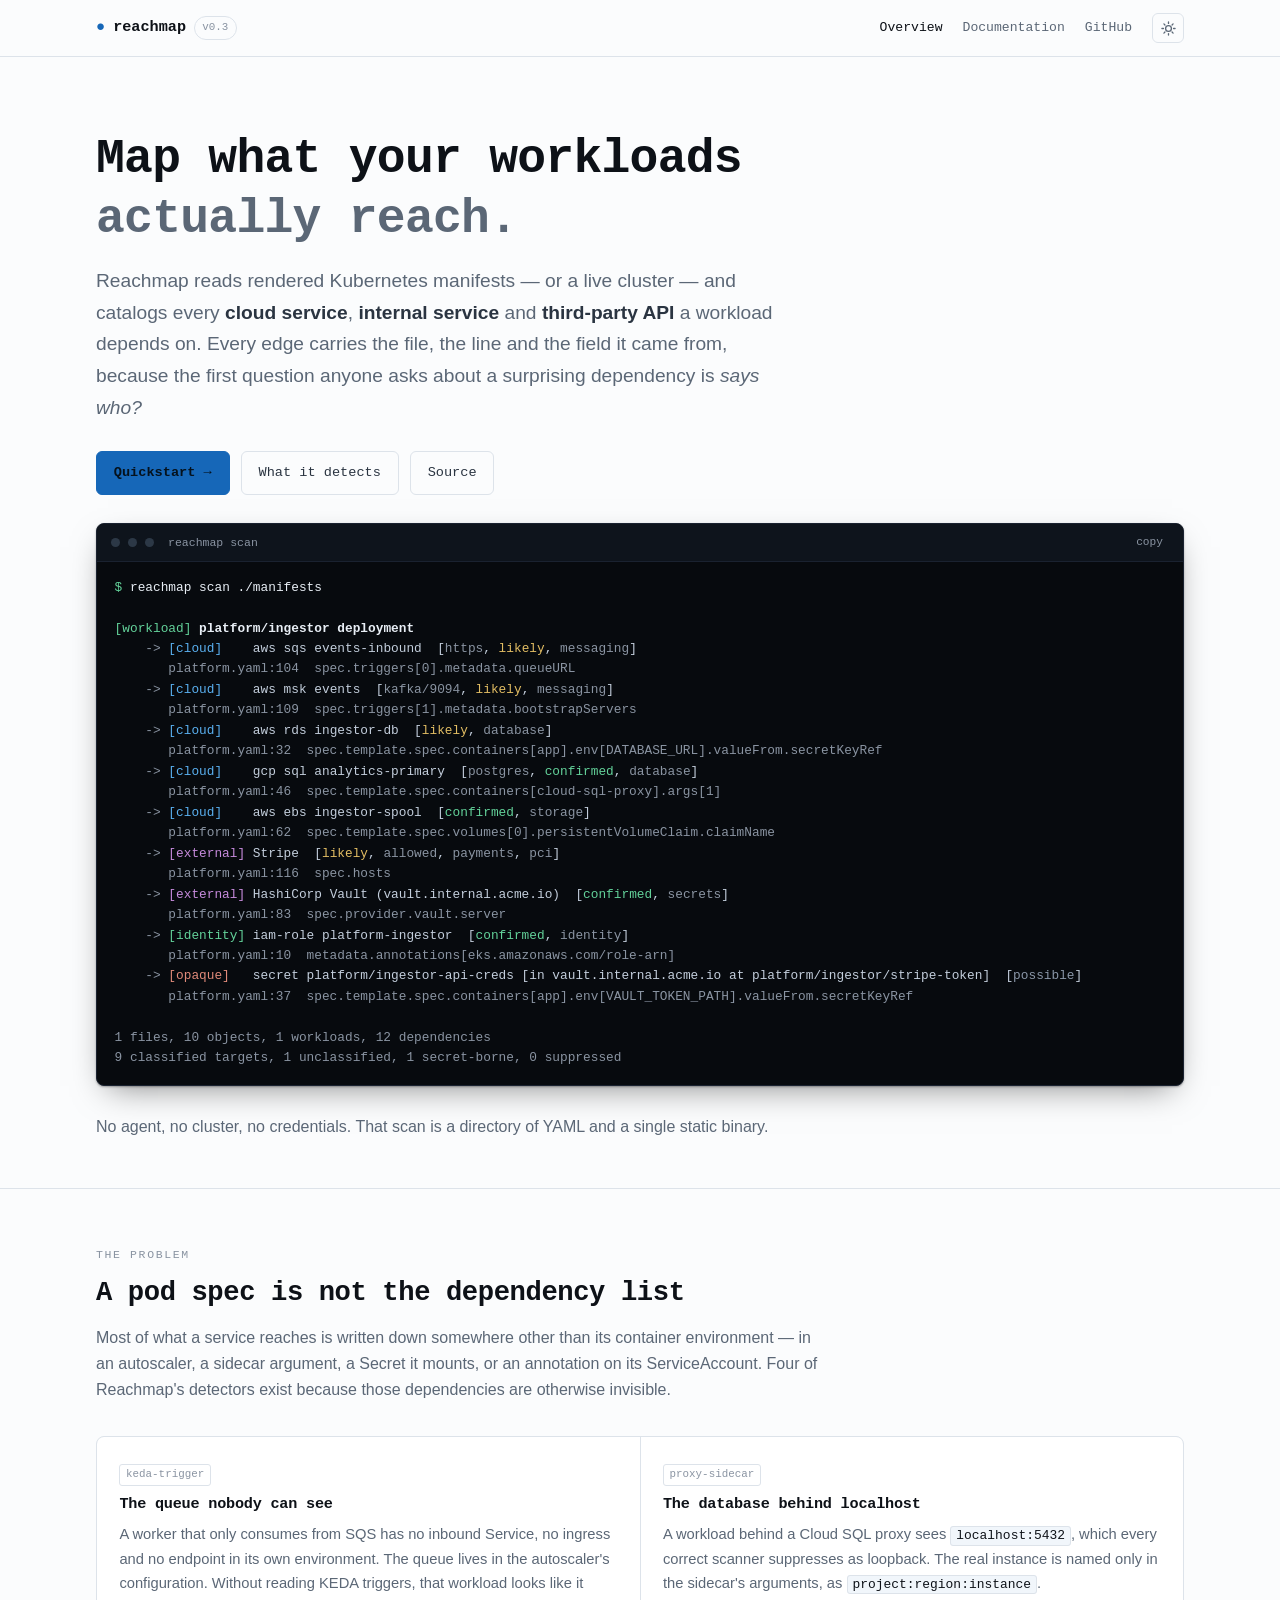
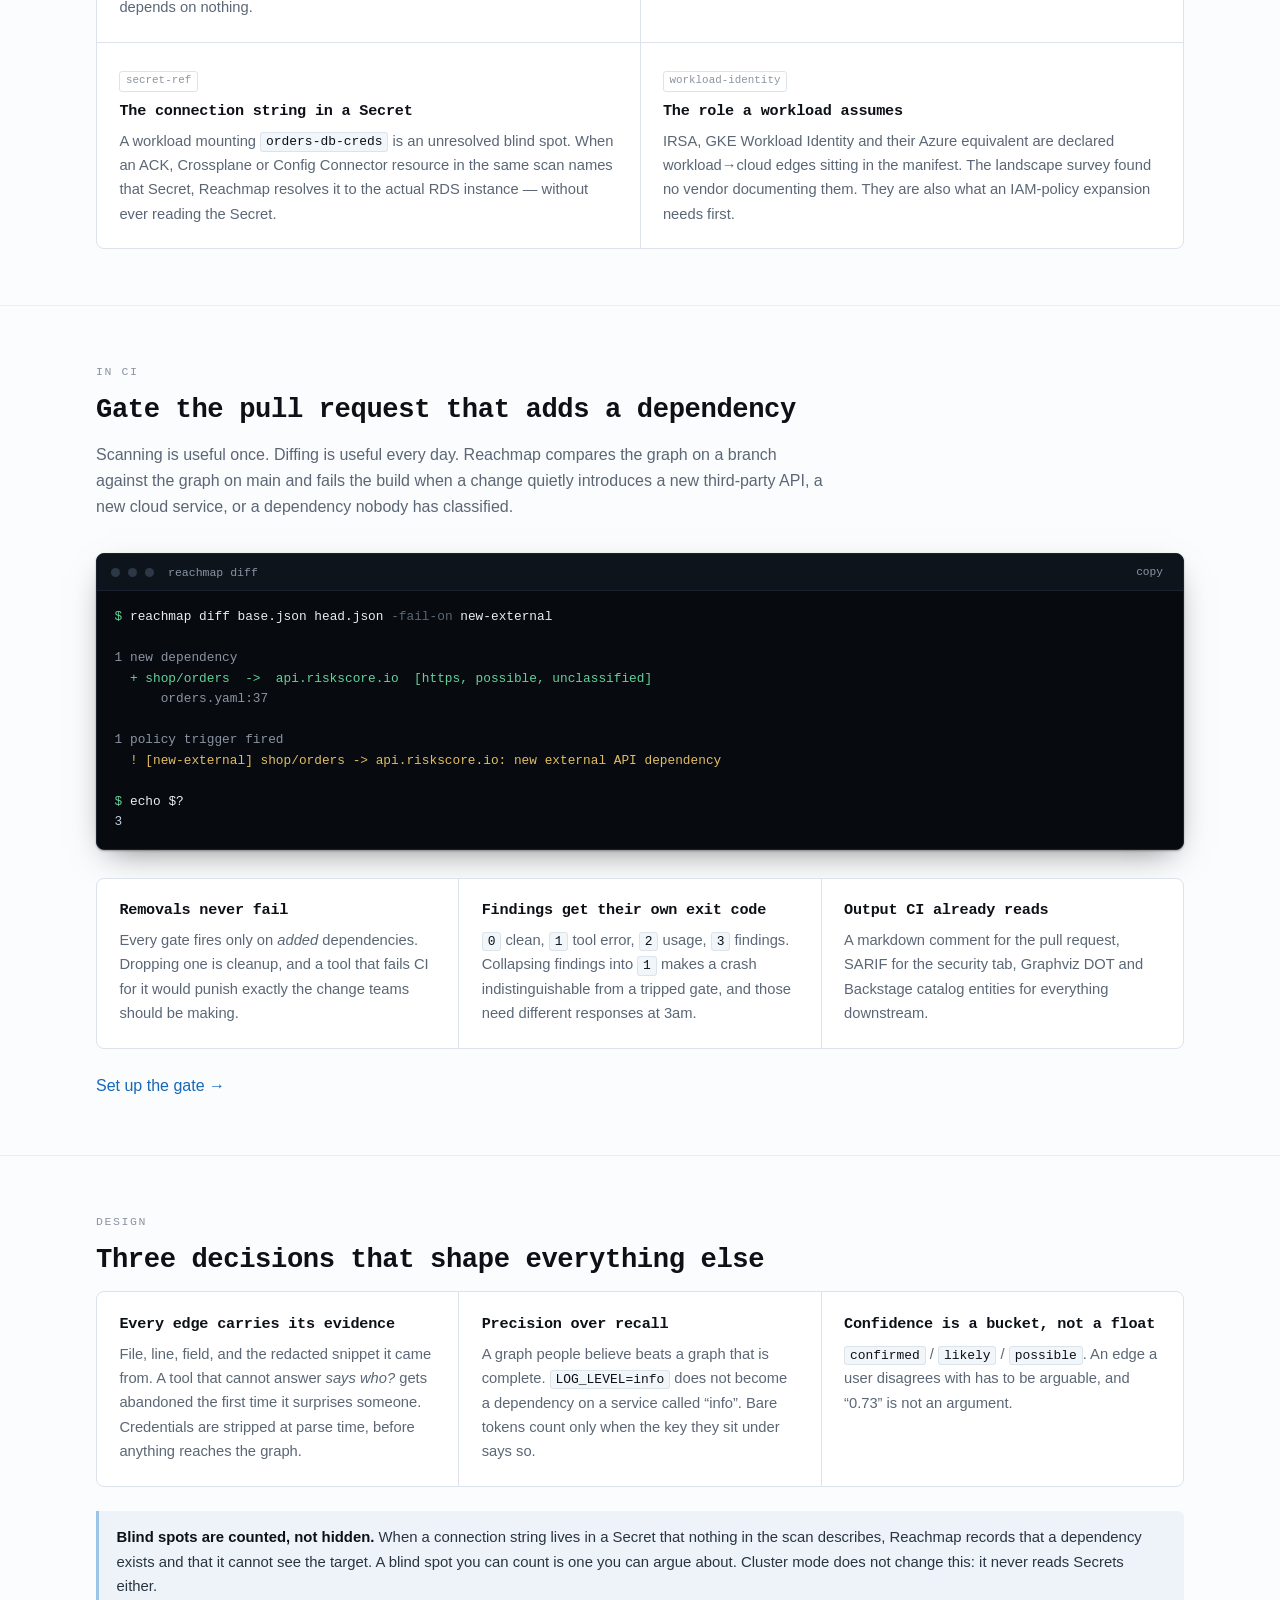
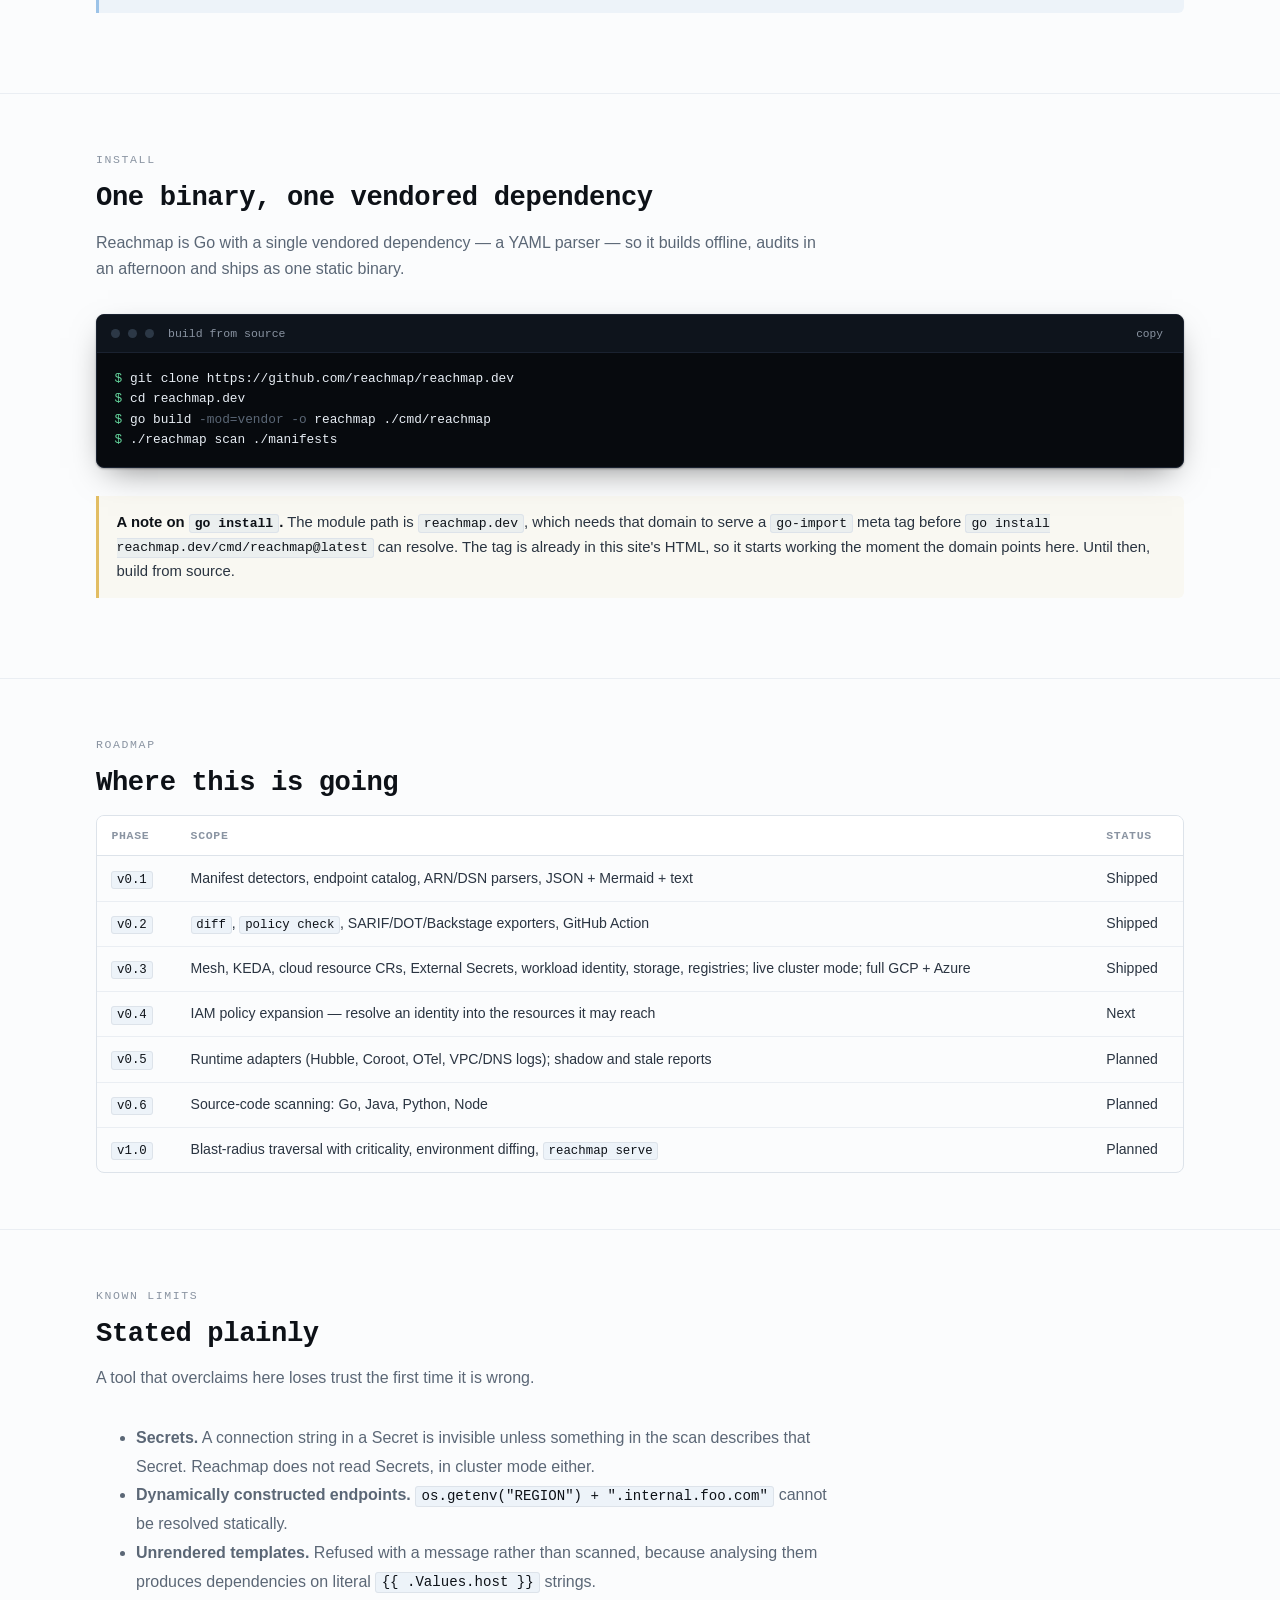
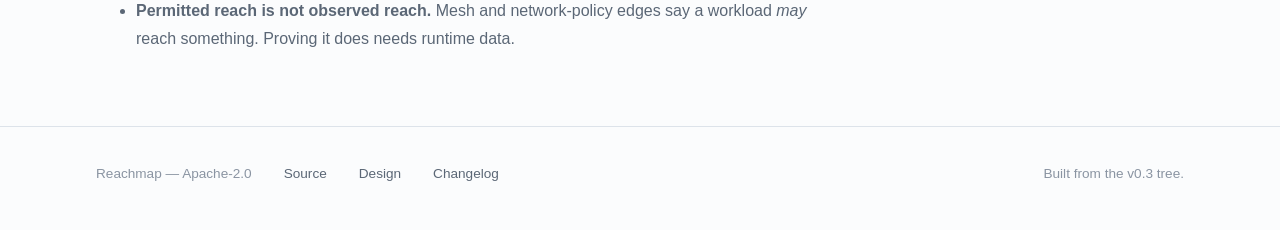
==== index.html @ 5110d8fe "Initial site: landing page and documentation A static site for Reachmap, served by GitHub Pages from" ====
<!doctype html>
<html lang="en">
<head>
  <meta charset="utf-8">
  <meta name="viewport" content="width=device-width, initial-scale=1">
  <title>Reachmap — map what your Kubernetes workloads reach</title>
  <meta name="description" content="A dependency mapper for distributed systems. Reads rendered Kubernetes manifests or a live cluster and catalogs every cloud service, internal service and third-party API a workload reaches — with the file and line behind every claim.">
  <meta property="og:title" content="Reachmap — map what your Kubernetes workloads reach">
  <meta property="og:description" content="A dependency mapper for distributed systems. Reads rendered Kubernetes manifests or a live cluster and catalogs every cloud service, internal service and third-party API a workload reaches — with the file and line behind every claim.">
  <meta property="og:type" content="website">
  <meta name="go-import" content="reachmap.dev git https://github.com/reachmap/reachmap.dev">
  <meta name="go-source" content="reachmap.dev https://github.com/reachmap/reachmap.dev https://github.com/reachmap/reachmap.dev/tree/main{/dir} https://github.com/reachmap/reachmap.dev/blob/main{/dir}/{file}#L{line}">
  <link rel="icon" href="data:image/svg+xml,<svg xmlns='http://www.w3.org/2000/svg' viewBox='0 0 16 16'><text y='13' font-size='13'>&#127760;</text></svg>">
  <link rel="stylesheet" href="assets/style.css">
  <script src="assets/theme-boot.js"></script>
</head>
<body>
<a class="skip" href="#main">Skip to content</a>
<header class="site-head">
  <div class="wrap">
    <a class="brand" href="index.html">
      <span class="mark">&#9679;</span> reachmap
      <span class="ver">v0.3</span>
    </a>
    <nav class="site-nav">
      <a href="index.html" aria-current="page">Overview</a>
      <a href="docs/index.html">Documentation</a>
      <a class="gh" href="https://github.com/reachmap/reachmap.dev">GitHub</a>
      <button class="theme-toggle" type="button" aria-label="Toggle theme"><svg class="moon" viewBox="0 0 16 16" fill="none" stroke="currentColor" stroke-width="1.4" stroke-linecap="round" stroke-linejoin="round" aria-hidden="true"><path d="M13.5 9.6A5.8 5.8 0 0 1 6.4 2.5 5.8 5.8 0 1 0 13.5 9.6Z"/></svg><svg class="sun" viewBox="0 0 16 16" fill="none" stroke="currentColor" stroke-width="1.4" stroke-linecap="round" aria-hidden="true"><circle cx="8" cy="8" r="3.1"/><path d="M8 1v1.6M8 13.4V15M15 8h-1.6M2.6 8H1M12.9 3.1l-1.1 1.1M4.2 11.8l-1.1 1.1M12.9 12.9l-1.1-1.1M4.2 4.2 3.1 3.1"/></svg></button>
    </nav>
  </div>
</header>
<main id="main">

<section class="hero">
  <div class="wrap">
    <h1>Map what your workloads<br><span class="dim">actually reach.</span></h1>
    <p class="lede">
      Reachmap reads rendered Kubernetes manifests &mdash; or a live cluster &mdash; and
      catalogs every <strong>cloud service</strong>, <strong>internal service</strong> and
      <strong>third-party API</strong> a workload depends on. Every edge carries the file,
      the line and the field it came from, because the first question anyone asks about a
      surprising dependency is <em>says who?</em>
    </p>
    <div class="cta-row">
      <a class="btn btn-primary" href="docs/quickstart.html">Quickstart &rarr;</a>
      <a class="btn" href="docs/detectors.html">What it detects</a>
      <a class="btn" href="https://github.com/reachmap/reachmap.dev">Source</a>
    </div>

    <div class="term">
  <div class="term-bar">
    <span class="dot"></span><span class="dot"></span><span class="dot"></span>
    <span class="label">reachmap scan</span><button class="copy" type="button">copy</button>
  </div>
  <pre><code><span class="t-prompt">$</span> <span class="t-cmd">reachmap</span> <span class="t-cmd">scan</span> <span class="t-cmd">./manifests</span>

<span class="t-ident">[workload]</span><span class="t-src"> platform/ingestor deployment</span>
    <span class="t-arrow">-&gt;</span> <span class="t-cloud">[cloud]    </span>aws sqs events-inbound  [<span class="t-meta">https</span>, <span class="t-likely">likely</span>, <span class="t-meta">messaging</span>]
<span class="t-meta">       platform.yaml:104  spec.triggers[0].metadata.queueURL</span>
    <span class="t-arrow">-&gt;</span> <span class="t-cloud">[cloud]    </span>aws msk events  [<span class="t-meta">kafka/9094</span>, <span class="t-likely">likely</span>, <span class="t-meta">messaging</span>]
<span class="t-meta">       platform.yaml:109  spec.triggers[1].metadata.bootstrapServers</span>
    <span class="t-arrow">-&gt;</span> <span class="t-cloud">[cloud]    </span>aws rds ingestor-db  [<span class="t-likely">likely</span>, <span class="t-meta">database</span>]
<span class="t-meta">       platform.yaml:32  spec.template.spec.containers[app].env[DATABASE_URL].valueFrom.secretKeyRef</span>
    <span class="t-arrow">-&gt;</span> <span class="t-cloud">[cloud]    </span>gcp sql analytics-primary  [<span class="t-meta">postgres</span>, <span class="t-conf">confirmed</span>, <span class="t-meta">database</span>]
<span class="t-meta">       platform.yaml:46  spec.template.spec.containers[cloud-sql-proxy].args[1]</span>
    <span class="t-arrow">-&gt;</span> <span class="t-cloud">[cloud]    </span>aws ebs ingestor-spool  [<span class="t-conf">confirmed</span>, <span class="t-meta">storage</span>]
<span class="t-meta">       platform.yaml:62  spec.template.spec.volumes[0].persistentVolumeClaim.claimName</span>
    <span class="t-arrow">-&gt;</span> <span class="t-ext">[external] </span>Stripe  [<span class="t-likely">likely</span>, <span class="t-meta">allowed</span>, <span class="t-meta">payments</span>, <span class="t-meta">pci</span>]
<span class="t-meta">       platform.yaml:116  spec.hosts</span>
    <span class="t-arrow">-&gt;</span> <span class="t-ext">[external] </span>HashiCorp Vault (vault.internal.acme.io)  [<span class="t-conf">confirmed</span>, <span class="t-meta">secrets</span>]
<span class="t-meta">       platform.yaml:83  spec.provider.vault.server</span>
    <span class="t-arrow">-&gt;</span> <span class="t-ident">[identity] </span>iam-role platform-ingestor  [<span class="t-conf">confirmed</span>, <span class="t-meta">identity</span>]
<span class="t-meta">       platform.yaml:10  metadata.annotations[eks.amazonaws.com/role-arn]</span>
    <span class="t-arrow">-&gt;</span> <span class="t-opaque">[opaque]   </span>secret platform/ingestor-api-creds [in vault.internal.acme.io at platform/ingestor/stripe-token]  [<span class="t-poss">possible</span>]
<span class="t-meta">       platform.yaml:37  spec.template.spec.containers[app].env[VAULT_TOKEN_PATH].valueFrom.secretKeyRef</span>

<span class="t-meta">1 files, 10 objects, 1 workloads, 12 dependencies</span>
<span class="t-meta">9 classified targets, 1 unclassified, 1 secret-borne, 0 suppressed</span></code></pre>
</div>

    <p class="sec-intro" style="margin-bottom:0">
      No agent, no cluster, no credentials. That scan is a directory of YAML and a
      single static binary.
    </p>
  </div>
</section>

<section>
  <div class="wrap">
    <div class="sec-label">The problem</div>
    <h2>A pod spec is not the dependency list</h2>
    <p class="sec-intro">
      Most of what a service reaches is written down somewhere other than its container
      environment &mdash; in an autoscaler, a sidecar argument, a Secret it mounts, or an
      annotation on its ServiceAccount. Four of Reachmap's detectors exist because those
      dependencies are otherwise invisible.
    </p>
    <div class="grid grid-2">
      <div class="cell">
        <span class="tag">keda-trigger</span>
        <h3>The queue nobody can see</h3>
        <p>A worker that only consumes from SQS has no inbound Service, no ingress and no
        endpoint in its own environment. The queue lives in the autoscaler's configuration.
        Without reading KEDA triggers, that workload looks like it depends on nothing.</p>
      </div>
      <div class="cell">
        <span class="tag">proxy-sidecar</span>
        <h3>The database behind localhost</h3>
        <p>A workload behind a Cloud SQL proxy sees <code>localhost:5432</code>, which every
        correct scanner suppresses as loopback. The real instance is named only in the
        sidecar's arguments, as <code>project:region:instance</code>.</p>
      </div>
      <div class="cell">
        <span class="tag">secret-ref</span>
        <h3>The connection string in a Secret</h3>
        <p>A workload mounting <code>orders-db-creds</code> is an unresolved blind spot. When an
        ACK, Crossplane or Config Connector resource in the same scan names that Secret,
        Reachmap resolves it to the actual RDS instance &mdash; without ever reading the Secret.</p>
      </div>
      <div class="cell">
        <span class="tag">workload-identity</span>
        <h3>The role a workload assumes</h3>
        <p>IRSA, GKE Workload Identity and their Azure equivalent are declared
        workload&rarr;cloud edges sitting in the manifest. The landscape survey found no
        vendor documenting them. They are also what an IAM-policy expansion needs first.</p>
      </div>
    </div>
  </div>
</section>

<section>
  <div class="wrap">
    <div class="sec-label">In CI</div>
    <h2>Gate the pull request that adds a dependency</h2>
    <p class="sec-intro">
      Scanning is useful once. Diffing is useful every day. Reachmap compares the graph on a
      branch against the graph on main and fails the build when a change quietly introduces a
      new third-party API, a new cloud service, or a dependency nobody has classified.
    </p>

    <div class="term">
  <div class="term-bar">
    <span class="dot"></span><span class="dot"></span><span class="dot"></span>
    <span class="label">reachmap diff</span><button class="copy" type="button">copy</button>
  </div>
  <pre><code><span class="t-prompt">$</span> <span class="t-cmd">reachmap</span> <span class="t-cmd">diff</span> <span class="t-cmd">base.json</span> <span class="t-cmd">head.json</span> <span class="t-flag">-fail-on</span> <span class="t-cmd">new-external</span>

<span class="t-meta">1 new dependency</span>
<span class="t-add">  + shop/orders  -&gt;  api.riskscore.io  [https, possible, unclassified]</span>
<span class="t-meta">      orders.yaml:37</span>

<span class="t-meta">1 policy trigger fired</span>
<span class="t-warn">  ! [new-external] shop/orders -&gt; api.riskscore.io: new external API dependency</span>

<span class="t-prompt">$</span> <span class="t-cmd">echo</span> <span class="t-cmd">$?</span>
3</code></pre>
</div>

    <div class="grid grid-3">
      <div class="cell">
        <h3>Removals never fail</h3>
        <p>Every gate fires only on <em>added</em> dependencies. Dropping one is cleanup, and a
        tool that fails CI for it would punish exactly the change teams should be making.</p>
      </div>
      <div class="cell">
        <h3>Findings get their own exit code</h3>
        <p><code>0</code> clean, <code>1</code> tool error, <code>2</code> usage, <code>3</code>
        findings. Collapsing findings into <code>1</code> makes a crash indistinguishable from a
        tripped gate, and those need different responses at 3am.</p>
      </div>
      <div class="cell">
        <h3>Output CI already reads</h3>
        <p>A markdown comment for the pull request, SARIF for the security tab, Graphviz DOT
        and Backstage catalog entities for everything downstream.</p>
      </div>
    </div>
    <p style="margin-top:1.5rem"><a href="docs/ci.html">Set up the gate &rarr;</a></p>
  </div>
</section>

<section>
  <div class="wrap">
    <div class="sec-label">Design</div>
    <h2>Three decisions that shape everything else</h2>
    <div class="grid grid-3">
      <div class="cell">
        <h3>Every edge carries its evidence</h3>
        <p>File, line, field, and the redacted snippet it came from. A tool that cannot answer
        <em>says who?</em> gets abandoned the first time it surprises someone. Credentials are
        stripped at parse time, before anything reaches the graph.</p>
      </div>
      <div class="cell">
        <h3>Precision over recall</h3>
        <p>A graph people believe beats a graph that is complete. <code>LOG_LEVEL=info</code> does
        not become a dependency on a service called &ldquo;info&rdquo;. Bare tokens count only when
        the key they sit under says so.</p>
      </div>
      <div class="cell">
        <h3>Confidence is a bucket, not a float</h3>
        <p><code>confirmed</code> / <code>likely</code> / <code>possible</code>. An edge a user
        disagrees with has to be arguable, and &ldquo;0.73&rdquo; is not an argument.</p>
      </div>
    </div>

    <div class="note">
      <strong>Blind spots are counted, not hidden.</strong> When a connection string lives in a
      Secret that nothing in the scan describes, Reachmap records that a dependency exists and
      that it cannot see the target. A blind spot you can count is one you can argue about.
      Cluster mode does not change this: it never reads Secrets either.
    </div>
  </div>
</section>

<section>
  <div class="wrap">
    <div class="sec-label">Install</div>
    <h2>One binary, one vendored dependency</h2>
    <p class="sec-intro">
      Reachmap is Go with a single vendored dependency &mdash; a YAML parser &mdash; so it builds
      offline, audits in an afternoon and ships as one static binary.
    </p>

    <div class="term">
  <div class="term-bar">
    <span class="dot"></span><span class="dot"></span><span class="dot"></span>
    <span class="label">build from source</span><button class="copy" type="button">copy</button>
  </div>
  <pre><code><span class="t-prompt">$</span> <span class="t-cmd">git</span> <span class="t-cmd">clone</span> <span class="t-cmd">https://github.com/reachmap/reachmap.dev</span>
<span class="t-prompt">$</span> <span class="t-cmd">cd</span> <span class="t-cmd">reachmap.dev</span>
<span class="t-prompt">$</span> <span class="t-cmd">go</span> <span class="t-cmd">build</span> <span class="t-flag">-mod=vendor</span> <span class="t-flag">-o</span> <span class="t-cmd">reachmap</span> <span class="t-cmd">./cmd/reachmap</span>
<span class="t-prompt">$</span> <span class="t-cmd">./reachmap</span> <span class="t-cmd">scan</span> <span class="t-cmd">./manifests</span></code></pre>
</div>

    <div class="note warn">
      <strong>A note on <code>go install</code>.</strong> The module path is
      <code>reachmap.dev</code>, which needs that domain to serve a <code>go-import</code> meta
      tag before <code>go install reachmap.dev/cmd/reachmap@latest</code> can resolve. The tag is
      already in this site's HTML, so it starts working the moment the domain points here.
      Until then, build from source.
    </div>
  </div>
</section>

<section>
  <div class="wrap">
    <div class="sec-label">Roadmap</div>
    <h2>Where this is going</h2>
    <div class="table-scroll">
      <table>
        <thead><tr><th>Phase</th><th>Scope</th><th>Status</th></tr></thead>
        <tbody>
          <tr><td><code>v0.1</code></td><td>Manifest detectors, endpoint catalog, ARN/DSN parsers, JSON + Mermaid + text</td><td>Shipped</td></tr>
          <tr><td><code>v0.2</code></td><td><code>diff</code>, <code>policy check</code>, SARIF/DOT/Backstage exporters, GitHub Action</td><td>Shipped</td></tr>
          <tr><td><code>v0.3</code></td><td>Mesh, KEDA, cloud resource CRs, External Secrets, workload identity, storage, registries; live cluster mode; full GCP + Azure</td><td>Shipped</td></tr>
          <tr><td><code>v0.4</code></td><td>IAM policy expansion &mdash; resolve an identity into the resources it may reach</td><td>Next</td></tr>
          <tr><td><code>v0.5</code></td><td>Runtime adapters (Hubble, Coroot, OTel, VPC/DNS logs); shadow and stale reports</td><td>Planned</td></tr>
          <tr><td><code>v0.6</code></td><td>Source-code scanning: Go, Java, Python, Node</td><td>Planned</td></tr>
          <tr><td><code>v1.0</code></td><td>Blast-radius traversal with criticality, environment diffing, <code>reachmap serve</code></td><td>Planned</td></tr>
        </tbody>
      </table>
    </div>
  </div>
</section>

<section>
  <div class="wrap">
    <div class="sec-label">Known limits</div>
    <h2>Stated plainly</h2>
    <p class="sec-intro">
      A tool that overclaims here loses trust the first time it is wrong.
    </p>
    <ul style="color:var(--fg-mute); max-width:46rem; line-height:1.8">
      <li><strong>Secrets.</strong> A connection string in a Secret is invisible unless something in
      the scan describes that Secret. Reachmap does not read Secrets, in cluster mode either.</li>
      <li><strong>Dynamically constructed endpoints.</strong>
      <code>os.getenv("REGION") + ".internal.foo.com"</code> cannot be resolved statically.</li>
      <li><strong>Unrendered templates.</strong> Refused with a message rather than scanned, because
      analysing them produces dependencies on literal <code>&#123;&#123; .Values.host &#125;&#125;</code> strings.</li>
      <li><strong>Permitted reach is not observed reach.</strong> Mesh and network-policy edges say a
      workload <em>may</em> reach something. Proving it does needs runtime data.</li>
    </ul>
  </div>
</section>

</main>
<footer class="site-foot">
  <div class="wrap">
    <span>Reachmap &mdash; Apache-2.0</span>
    <a href="https://github.com/reachmap/reachmap.dev">Source</a>
    <a href="https://github.com/reachmap/reachmap.dev/blob/main/docs/DESIGN.md">Design</a>
    <a href="https://github.com/reachmap/reachmap.dev/blob/main/CHANGELOG.md">Changelog</a>
    <span class="spacer">Built from the v0.3 tree.</span>
  </div>
</footer>
<script src="assets/site.js"></script>
</body>
</html>
---- assets/style.css ----
/* Reachmap — terminal-forward, dark-first.
   Dark is the default because the tool is judged by its output, and its output
   is a terminal. Light is a full override, not an afterthought. */

:root {
  color-scheme: dark;

  --bg:        #0b0f14;
  --bg-raised: #111721;
  --bg-sunken: #070a0e;
  --line:      #1e2733;
  --line-soft: #161d27;

  --fg:        #d7e0ea;
  --fg-strong: #f2f6fa;
  --fg-mute:   #8a97a8;
  --fg-faint:  #5d6a7a;

  --accent:      #5ab0f0;
  --accent-dim:  #2a5a80;
  --accent-wash: rgba(90, 176, 240, 0.09);

  /* Confidence + kind colours. These are the same semantic buckets the tool
     uses, so the site and the terminal agree. */
  --confirmed: #63d29a;
  --likely:    #e2bd63;
  --possible:  #8a97a8;
  --cloud:     #5ab0f0;
  --external:  #c78bdd;
  --identity:  #63d29a;
  --opaque:    #e08a7a;

  /* Terminal chrome is fixed, not themed. The code block stays dark in light
     mode on purpose, so a title bar mixed from the page background would come
     out mid-grey and look broken. */
  --term-bg:   #070a0e;
  --term-bar:  #0e141c;
  --term-line: #1a2230;
  --term-fg:   #c3cedc;

  --mono: ui-monospace, "SF Mono", "JetBrains Mono", "Fira Code", Menlo, Consolas, monospace;
  --sans: ui-sans-serif, -apple-system, "Segoe UI", Inter, Roboto, "Helvetica Neue", sans-serif;

  --wrap: 68rem;
  --radius: 6px;
}

:root[data-theme="light"] {
  color-scheme: light;
  --bg:        #fbfcfd;
  --bg-raised: #ffffff;
  --bg-sunken: #12161c;
  --line:      #dde3ea;
  --line-soft: #eaeef3;
  --fg:        #2a3441;
  --fg-strong: #0d1117;
  --fg-mute:   #5b6776;
  --fg-faint:  #8a94a2;
  --accent:      #1667b8;
  --accent-dim:  #9cc3e8;
  --accent-wash: rgba(22, 103, 184, 0.06);
}

/* Dark is the default, but a visitor whose system says light should get light
   without having to find the toggle. The [data-theme="dark"] guard keeps an
   explicit choice winning over the system preference. */
@media (prefers-color-scheme: light) {
  :root:not([data-theme="dark"]) {
    color-scheme: light;
    --bg:        #fbfcfd;
    --bg-raised: #ffffff;
    --bg-sunken: #12161c;
    --line:      #dde3ea;
    --line-soft: #eaeef3;
    --fg:        #2a3441;
    --fg-strong: #0d1117;
    --fg-mute:   #5b6776;
    --fg-faint:  #8a94a2;
    --accent:      #1667b8;
    --accent-dim:  #9cc3e8;
    --accent-wash: rgba(22, 103, 184, 0.06);
  }
}

*, *::before, *::after { box-sizing: border-box; }

html { scroll-behavior: smooth; }
@media (prefers-reduced-motion: reduce) { html { scroll-behavior: auto; } }

body {
  margin: 0;
  background: var(--bg);
  color: var(--fg);
  font: 400 16px/1.65 var(--sans);
  -webkit-font-smoothing: antialiased;
  text-rendering: optimizeLegibility;
}

.wrap { width: min(100% - 2.5rem, var(--wrap)); margin-inline: auto; }

a { color: var(--accent); text-decoration: none; }
a:hover { text-decoration: underline; text-underline-offset: 3px; }
a:focus-visible, button:focus-visible {
  outline: 2px solid var(--accent); outline-offset: 2px; border-radius: 3px;
}

h1, h2, h3, h4 {
  color: var(--fg-strong);
  font-family: var(--mono);
  font-weight: 600;
  letter-spacing: -0.015em;
  line-height: 1.25;
  margin: 0;
}

p { margin: 0 0 1rem; }
p:last-child { margin-bottom: 0; }

code { font-family: var(--mono); font-size: 0.88em; }

:not(pre) > code {
  background: var(--accent-wash);
  border: 1px solid var(--line);
  border-radius: 3px;
  padding: 0.1em 0.38em;
  color: var(--fg-strong);
  /* Short tokens never wrap because they fit; a long one wraps rather than
     pushing the whole page sideways on a phone. `nowrap` here was forcing a
     horizontal scrollbar on the landing page at 390px. */
  overflow-wrap: break-word;
}

/* Table cells are the one place a token must not wrap: a broken flag or
   hostname in a reference table is harder to read than a scrollbar, and the
   table already scrolls inside .table-scroll. */
td > code, th > code, .kv dt code { white-space: nowrap; }

/* ---------- header ---------- */

.site-head {
  position: sticky; top: 0; z-index: 20;
  background: color-mix(in srgb, var(--bg) 88%, transparent);
  backdrop-filter: blur(10px);
  border-bottom: 1px solid var(--line);
}
.site-head .wrap {
  display: flex; align-items: center; gap: 1.5rem;
  height: 3.5rem;
}
.brand {
  font-family: var(--mono); font-weight: 600; font-size: 0.95rem;
  color: var(--fg-strong); text-decoration: none;
  display: inline-flex; align-items: center; gap: 0.5rem;
  margin-right: auto;
}
.brand:hover { text-decoration: none; }
.brand .mark { color: var(--accent); }
.brand .ver {
  font-size: 0.68rem; font-weight: 500; color: var(--fg-faint);
  border: 1px solid var(--line); border-radius: 999px;
  padding: 0.1rem 0.45rem;
}
.site-nav { display: flex; align-items: center; gap: 1.25rem; }
.site-nav a {
  font-family: var(--mono); font-size: 0.82rem; color: var(--fg-mute);
}
.site-nav a:hover, .site-nav a[aria-current="page"] { color: var(--fg-strong); text-decoration: none; }

.theme-toggle {
  background: none; border: 1px solid var(--line); color: var(--fg-mute);
  border-radius: var(--radius); cursor: pointer;
  width: 2rem; height: 1.85rem; display: grid; place-items: center;
  padding: 0;
}
.theme-toggle svg { width: 15px; height: 15px; display: block; }
.theme-toggle .sun { display: none; }
:root[data-theme="light"] .theme-toggle .sun { display: block; }
:root[data-theme="light"] .theme-toggle .moon { display: none; }
@media (prefers-color-scheme: light) {
  :root:not([data-theme="dark"]) .theme-toggle .sun { display: block; }
  :root:not([data-theme="dark"]) .theme-toggle .moon { display: none; }
}
.theme-toggle:hover { color: var(--fg-strong); border-color: var(--accent-dim); }

@media (max-width: 40rem) {
  .site-nav a:not(.gh) { display: none; }
}

/* ---------- hero ---------- */

.hero { padding: 4.5rem 0 3rem; border-bottom: 1px solid var(--line); }
.hero h1 {
  font-size: clamp(1.9rem, 5.2vw, 3rem);
  margin-bottom: 1rem;
}
.hero h1 .dim { color: var(--fg-mute); }
.hero .lede {
  font-size: clamp(1rem, 2.1vw, 1.2rem);
  color: var(--fg-mute);
  max-width: 44rem;
  margin-bottom: 1.75rem;
}
.hero .lede strong { color: var(--fg); font-weight: 600; }

.cta-row { display: flex; flex-wrap: wrap; gap: 0.7rem; align-items: center; }
.btn {
  font-family: var(--mono); font-size: 0.85rem; font-weight: 500;
  padding: 0.6rem 1.05rem; border-radius: var(--radius);
  border: 1px solid var(--line); color: var(--fg);
  display: inline-flex; align-items: center; gap: 0.45rem;
}
.btn:hover { text-decoration: none; border-color: var(--accent-dim); color: var(--fg-strong); }
.btn-primary {
  background: var(--accent); border-color: var(--accent);
  color: #05121d; font-weight: 600;
}
.btn-primary:hover { background: color-mix(in srgb, var(--accent) 88%, #fff); color: #05121d; }

/* ---------- terminal ---------- */

.term {
  background: var(--term-bg);
  border: 1px solid var(--term-line);
  border-radius: 8px;
  overflow: hidden;
  margin: 1.75rem 0;
  box-shadow: 0 1px 2px rgba(0,0,0,.3), 0 12px 32px -12px rgba(0,0,0,.5);
}
.term-bar {
  display: flex; align-items: center; gap: 0.5rem;
  padding: 0.55rem 0.85rem;
  border-bottom: 1px solid var(--term-line);
  background: var(--term-bar);
}
.term-bar .dot { width: 9px; height: 9px; border-radius: 50%; background: #2c3846; }
.term-bar .label {
  font-family: var(--mono); font-size: 0.72rem; color: var(--fg-faint);
  margin-left: 0.4rem;
}
.term-bar .copy {
  margin-left: auto; background: none; border: 0; cursor: pointer;
  font-family: var(--mono); font-size: 0.7rem; color: var(--fg-faint);
  padding: 0.15rem 0.4rem; border-radius: 3px;
}
.term-bar .copy:hover { color: var(--term-fg); background: var(--term-line); }

.term pre {
  margin: 0; padding: 1rem 1.1rem;
  overflow-x: auto;
  font-family: var(--mono); font-size: 0.8rem; line-height: 1.6;
  color: var(--term-fg);
  tab-size: 2;
}
.term pre code { font-size: inherit; background: none; border: 0; padding: 0; white-space: pre; }

/* terminal token colours */
.t-prompt  { color: var(--confirmed); }
.t-cmd     { color: #e8eef5; }
.t-flag    { color: var(--fg-mute); }
.t-src     { color: #e8eef5; font-weight: 600; }
.t-arrow   { color: var(--fg-faint); }
.t-cloud   { color: var(--cloud); }
.t-ext     { color: var(--external); }
.t-ident   { color: var(--identity); }
.t-opaque  { color: var(--opaque); }
.t-meta    { color: var(--fg-faint); }
.t-conf    { color: var(--confirmed); }
.t-likely  { color: var(--likely); }
.t-poss    { color: var(--possible); }
.t-warn    { color: var(--likely); }
.t-comment { color: var(--fg-faint); font-style: italic; }
.t-add     { color: var(--confirmed); }

/* ---------- sections ---------- */

section { padding: 3.5rem 0; border-bottom: 1px solid var(--line-soft); }
section:last-of-type { border-bottom: 0; }

.sec-label {
  font-family: var(--mono); font-size: 0.72rem; letter-spacing: 0.14em;
  text-transform: uppercase; color: var(--fg-faint); margin-bottom: 0.75rem;
}
section > .wrap > h2 { font-size: clamp(1.3rem, 3vw, 1.7rem); margin-bottom: 0.9rem; }
.sec-intro { color: var(--fg-mute); max-width: 46rem; margin-bottom: 2rem; }

.grid { display: grid; gap: 1px; background: var(--line); border: 1px solid var(--line); border-radius: 8px; overflow: hidden; }
.grid-3 { grid-template-columns: repeat(3, 1fr); }
.grid-2 { grid-template-columns: repeat(2, 1fr); }
@media (max-width: 52rem) { .grid-3, .grid-2 { grid-template-columns: 1fr; } }

.cell { background: var(--bg-raised); padding: 1.4rem; }
.cell h3 { font-size: 0.95rem; margin-bottom: 0.5rem; }
.cell p { color: var(--fg-mute); font-size: 0.92rem; margin: 0; }
.cell .tag {
  display: inline-block; font-family: var(--mono); font-size: 0.68rem;
  color: var(--fg-faint); border: 1px solid var(--line);
  border-radius: 3px; padding: 0.05rem 0.35rem; margin-bottom: 0.6rem;
}

/* ---------- tables ---------- */

.table-scroll { overflow-x: auto; border: 1px solid var(--line); border-radius: 8px; }
table { border-collapse: collapse; width: 100%; font-size: 0.88rem; }
th, td { text-align: left; padding: 0.65rem 0.9rem; border-bottom: 1px solid var(--line-soft); vertical-align: top; }
thead th {
  font-family: var(--mono); font-size: 0.72rem; letter-spacing: 0.06em;
  text-transform: uppercase; color: var(--fg-faint);
  background: var(--bg-raised); border-bottom: 1px solid var(--line);
  position: sticky; top: 0;
}
tbody tr:last-child td { border-bottom: 0; }
tbody tr:hover td { background: var(--accent-wash); }

/* ---------- callouts ---------- */

.note {
  border-left: 3px solid var(--accent-dim);
  background: var(--accent-wash);
  padding: 0.9rem 1.1rem;
  border-radius: 0 var(--radius) var(--radius) 0;
  margin: 1.5rem 0;
  font-size: 0.93rem;
}
.note strong { color: var(--fg-strong); }
.note.warn { border-left-color: var(--likely); background: rgba(226, 189, 99, 0.07); }

/* ---------- docs layout ---------- */

.docs { display: grid; grid-template-columns: 15rem minmax(0, 1fr); gap: 3rem; padding: 2.75rem 0 5rem; }
@media (max-width: 58rem) { .docs { grid-template-columns: 1fr; gap: 1.5rem; } }

.docs-nav { font-size: 0.88rem; }
@media (min-width: 58rem) {
  .docs-nav { position: sticky; top: 5rem; align-self: start; max-height: calc(100vh - 7rem); overflow-y: auto; }
}
.docs-nav .group {
  font-family: var(--mono); font-size: 0.7rem; letter-spacing: 0.12em;
  text-transform: uppercase; color: var(--fg-faint);
  margin: 1.4rem 0 0.5rem;
}
.docs-nav .group:first-child { margin-top: 0; }
.docs-nav ul { list-style: none; margin: 0; padding: 0; }
.docs-nav li { margin: 0; }
.docs-nav a {
  display: block; padding: 0.28rem 0.6rem; margin-left: -0.6rem;
  color: var(--fg-mute); border-radius: var(--radius);
}
.docs-nav a:hover { color: var(--fg-strong); background: var(--line-soft); text-decoration: none; }
.docs-nav a[aria-current="page"] {
  color: var(--fg-strong); background: var(--accent-wash);
  box-shadow: inset 2px 0 0 var(--accent);
}

.docs-body { min-width: 0; max-width: 48rem; }
.docs-body h1 { font-size: clamp(1.5rem, 3.5vw, 2rem); margin-bottom: 0.6rem; }
.docs-body .page-lede { color: var(--fg-mute); font-size: 1.02rem; margin-bottom: 2.25rem; }
.docs-body h2 {
  font-size: 1.15rem; margin: 2.75rem 0 0.85rem;
  padding-top: 0.6rem; border-top: 1px solid var(--line-soft);
}
.docs-body h3 { font-size: 0.98rem; margin: 1.9rem 0 0.6rem; }
.docs-body ul, .docs-body ol { margin: 0 0 1rem; padding-left: 1.3rem; color: var(--fg); }
.docs-body li { margin-bottom: 0.4rem; }
.docs-body li::marker { color: var(--fg-faint); }

.anchor { color: var(--fg-faint); font-weight: 400; opacity: 0; margin-left: 0.4rem; }
h2:hover .anchor, h3:hover .anchor { opacity: 1; }
.anchor:hover { text-decoration: none; color: var(--accent); }

.page-nav {
  display: flex; justify-content: space-between; gap: 1rem;
  margin-top: 3.5rem; padding-top: 1.25rem; border-top: 1px solid var(--line);
  font-family: var(--mono); font-size: 0.82rem;
}
.page-nav a { color: var(--fg-mute); }
.page-nav a:hover { color: var(--fg-strong); }

/* ---------- footer ---------- */

.site-foot {
  border-top: 1px solid var(--line);
  padding: 2.25rem 0 3rem;
  color: var(--fg-faint);
  font-size: 0.85rem;
}
.site-foot .wrap { display: flex; flex-wrap: wrap; gap: 1rem 2rem; align-items: baseline; }
.site-foot .spacer { margin-left: auto; }
.site-foot a { color: var(--fg-mute); }

/* ---------- misc ---------- */

.kv { display: grid; grid-template-columns: auto 1fr; gap: 0.4rem 1.25rem; font-size: 0.9rem; }
.kv dt { font-family: var(--mono); color: var(--fg-faint); font-size: 0.82rem; }
.kv dd { margin: 0; color: var(--fg); }

.skip {
  position: absolute; left: -9999px;
  background: var(--accent); color: #05121d; padding: 0.6rem 1rem;
  border-radius: var(--radius); font-family: var(--mono); font-size: 0.85rem;
}
.skip:focus { left: 1rem; top: 1rem; z-index: 50; }
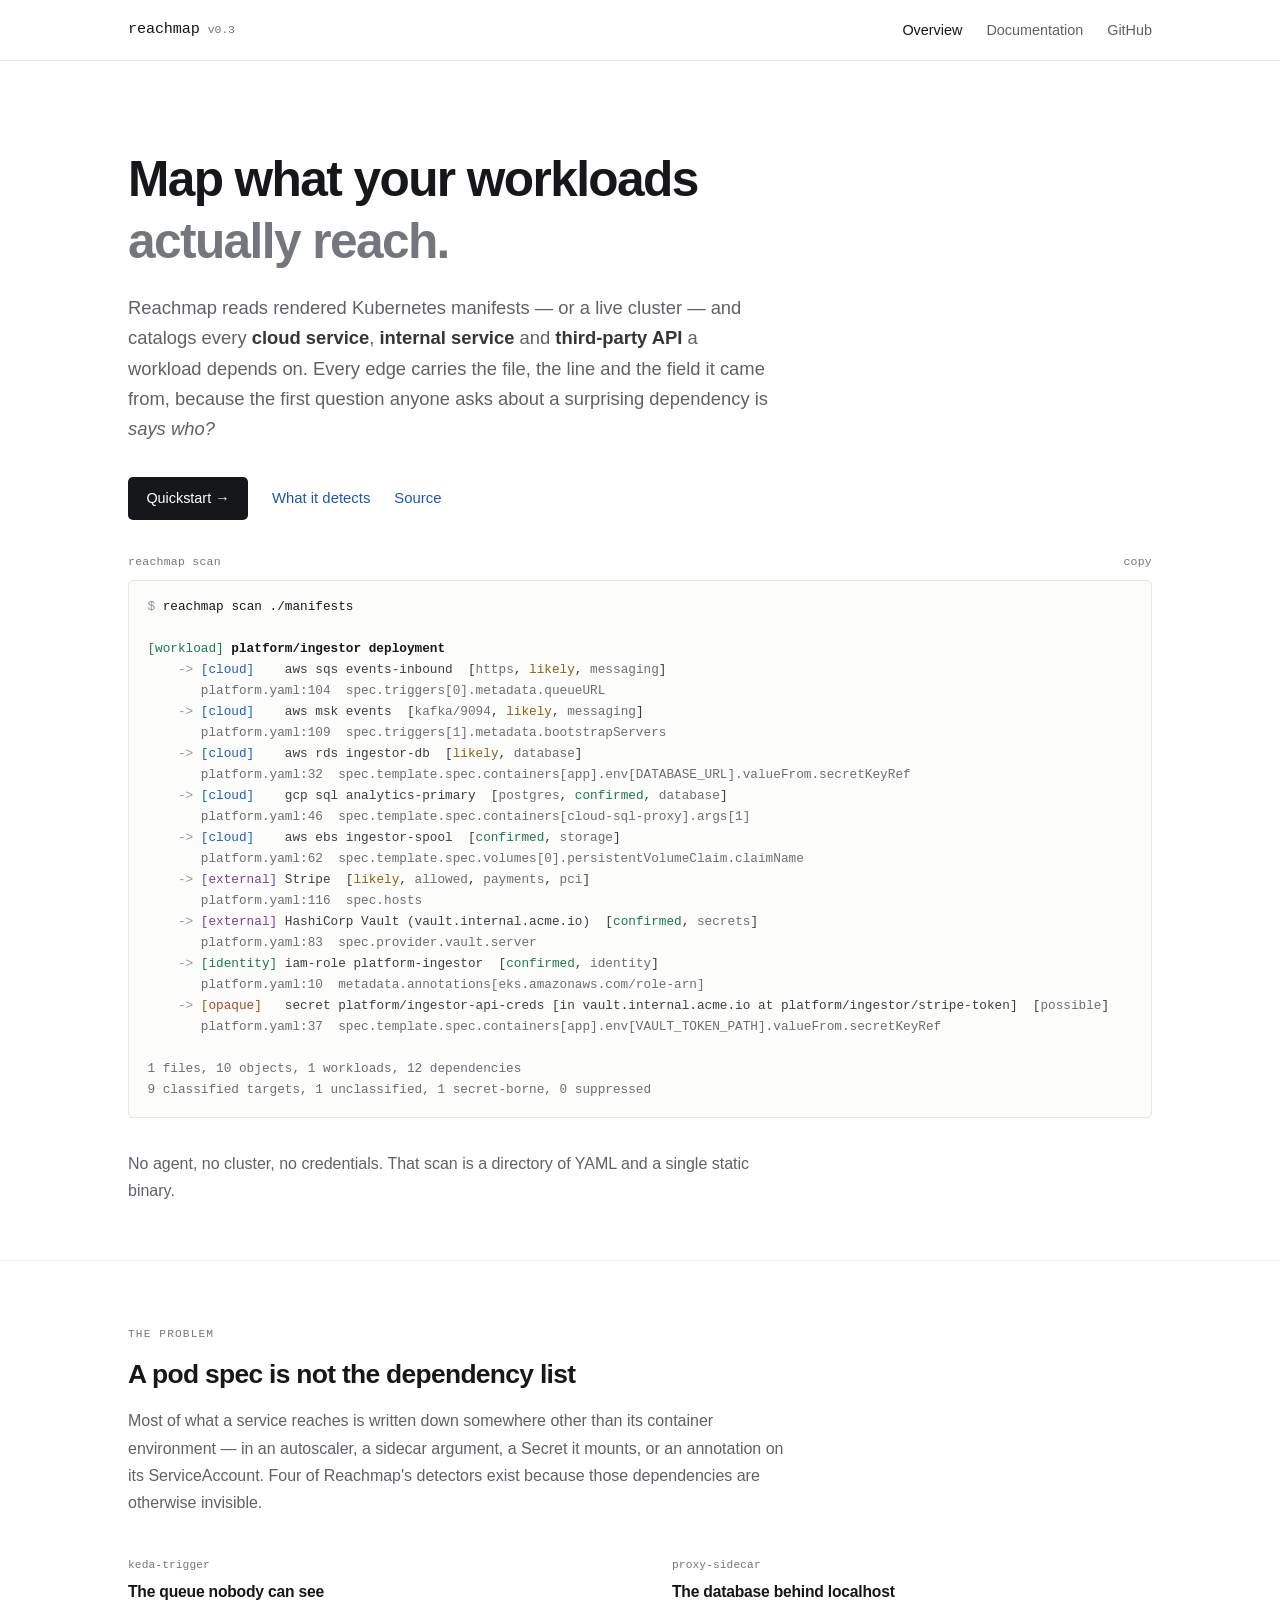
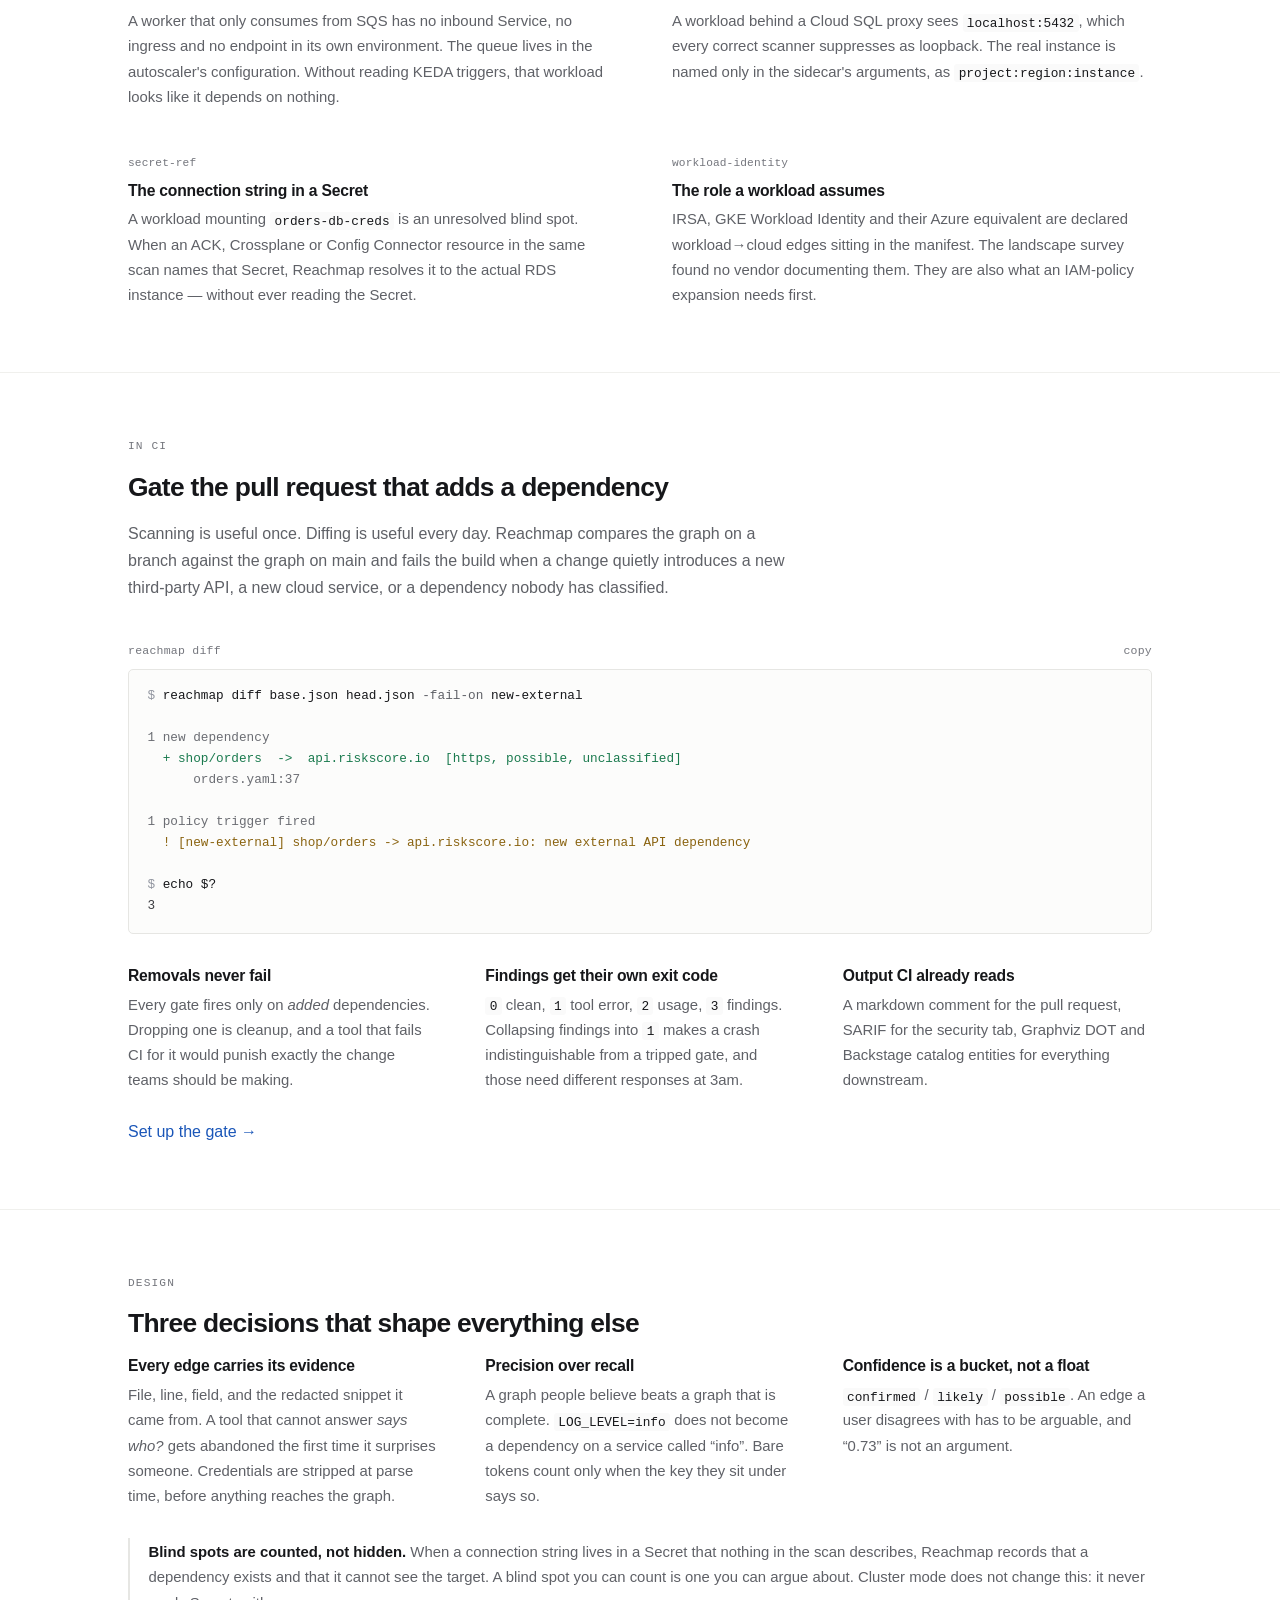
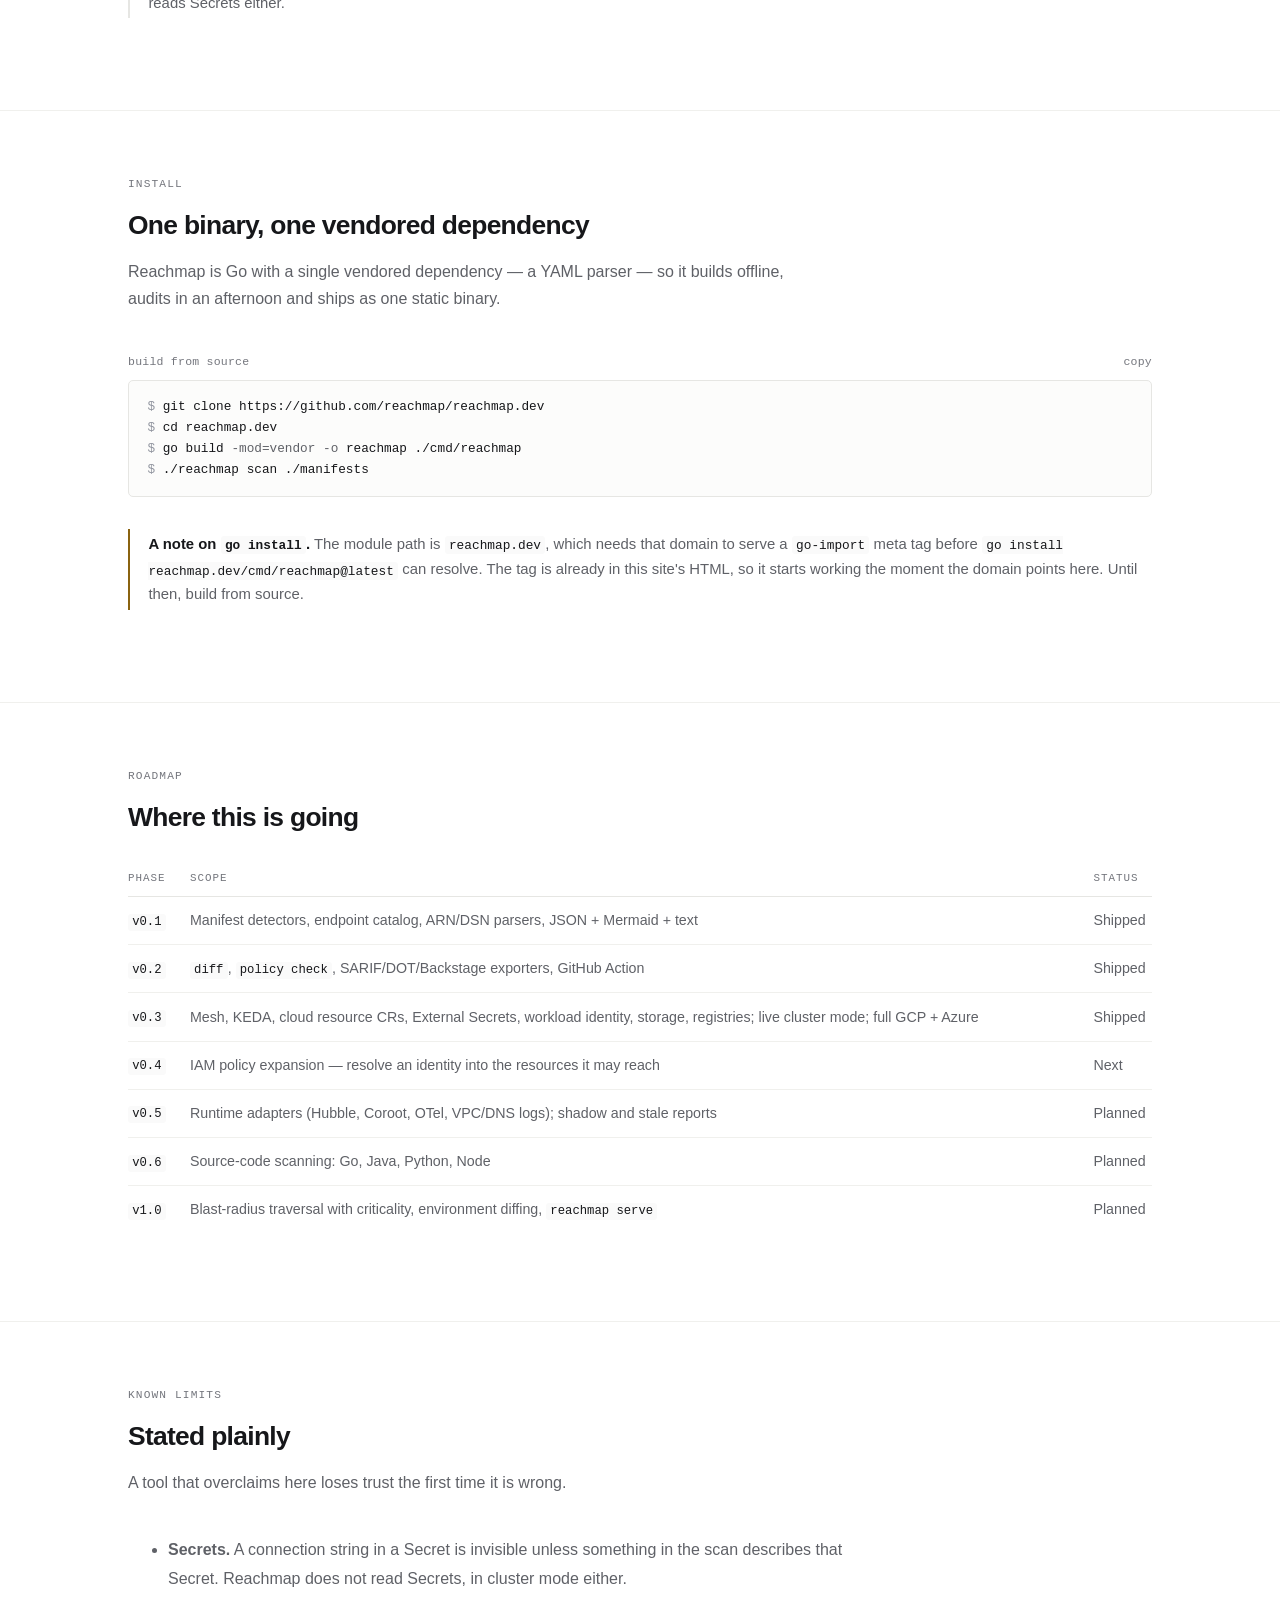
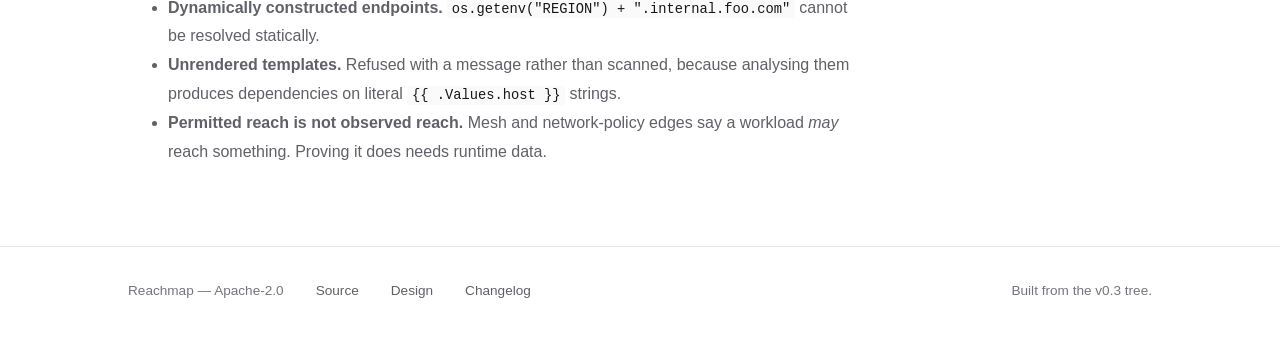
==== commit e87e9dfe: "design: light and minimal Replaces the dark, terminal-chrome treatment with a single light theme.  T" ====
--- a/index.html
+++ b/index.html
@@ -12,21 +12,18 @@
   <meta name="go-source" content="reachmap.dev https://github.com/reachmap/reachmap.dev https://github.com/reachmap/reachmap.dev/tree/main{/dir} https://github.com/reachmap/reachmap.dev/blob/main{/dir}/{file}#L{line}">
   <link rel="icon" href="data:image/svg+xml,<svg xmlns='http://www.w3.org/2000/svg' viewBox='0 0 16 16'><text y='13' font-size='13'>&#127760;</text></svg>">
   <link rel="stylesheet" href="assets/style.css">
-  <script src="assets/theme-boot.js"></script>
 </head>
 <body>
 <a class="skip" href="#main">Skip to content</a>
 <header class="site-head">
   <div class="wrap">
     <a class="brand" href="index.html">
-      <span class="mark">&#9679;</span> reachmap
-      <span class="ver">v0.3</span>
+      reachmap<span class="ver">v0.3</span>
     </a>
     <nav class="site-nav">
-      <a href="index.html" aria-current="page">Overview</a>
+      <a href="index.html" class="nav-home" aria-current="page">Overview</a>
       <a href="docs/index.html">Documentation</a>
       <a class="gh" href="https://github.com/reachmap/reachmap.dev">GitHub</a>
-      <button class="theme-toggle" type="button" aria-label="Toggle theme"><svg class="moon" viewBox="0 0 16 16" fill="none" stroke="currentColor" stroke-width="1.4" stroke-linecap="round" stroke-linejoin="round" aria-hidden="true"><path d="M13.5 9.6A5.8 5.8 0 0 1 6.4 2.5 5.8 5.8 0 1 0 13.5 9.6Z"/></svg><svg class="sun" viewBox="0 0 16 16" fill="none" stroke="currentColor" stroke-width="1.4" stroke-linecap="round" aria-hidden="true"><circle cx="8" cy="8" r="3.1"/><path d="M8 1v1.6M8 13.4V15M15 8h-1.6M2.6 8H1M12.9 3.1l-1.1 1.1M4.2 11.8l-1.1 1.1M12.9 12.9l-1.1-1.1M4.2 4.2 3.1 3.1"/></svg></button>
     </nav>
   </div>
 </header>
--- a/assets/style.css
+++ b/assets/style.css
@@ -1,97 +1,62 @@
-/* Reachmap — terminal-forward, dark-first.
-   Dark is the default because the tool is judged by its output, and its output
-   is a terminal. Light is a full override, not an afterthought. */
+/* Reachmap — light, minimal.
+   One surface, hairline rules, and whitespace doing the work that borders and
+   shadows used to. Colour appears in exactly two places: links, and the
+   semantic tokens in code output, where it carries meaning the text does not. */
 
 :root {
-  color-scheme: dark;
-
-  --bg:        #0b0f14;
-  --bg-raised: #111721;
-  --bg-sunken: #070a0e;
-  --line:      #1e2733;
-  --line-soft: #161d27;
-
-  --fg:        #d7e0ea;
-  --fg-strong: #f2f6fa;
-  --fg-mute:   #8a97a8;
-  --fg-faint:  #5d6a7a;
-
-  --accent:      #5ab0f0;
-  --accent-dim:  #2a5a80;
-  --accent-wash: rgba(90, 176, 240, 0.09);
-
-  /* Confidence + kind colours. These are the same semantic buckets the tool
-     uses, so the site and the terminal agree. */
-  --confirmed: #63d29a;
-  --likely:    #e2bd63;
-  --possible:  #8a97a8;
-  --cloud:     #5ab0f0;
-  --external:  #c78bdd;
-  --identity:  #63d29a;
-  --opaque:    #e08a7a;
-
-  /* Terminal chrome is fixed, not themed. The code block stays dark in light
-     mode on purpose, so a title bar mixed from the page background would come
-     out mid-grey and look broken. */
-  --term-bg:   #070a0e;
-  --term-bar:  #0e141c;
-  --term-line: #1a2230;
-  --term-fg:   #c3cedc;
-
-  --mono: ui-monospace, "SF Mono", "JetBrains Mono", "Fira Code", Menlo, Consolas, monospace;
-  --sans: ui-sans-serif, -apple-system, "Segoe UI", Inter, Roboto, "Helvetica Neue", sans-serif;
-
-  --wrap: 68rem;
-  --radius: 6px;
-}
-
-:root[data-theme="light"] {
   color-scheme: light;
-  --bg:        #fbfcfd;
-  --bg-raised: #ffffff;
-  --bg-sunken: #12161c;
-  --line:      #dde3ea;
-  --line-soft: #eaeef3;
-  --fg:        #2a3441;
-  --fg-strong: #0d1117;
-  --fg-mute:   #5b6776;
-  --fg-faint:  #8a94a2;
-  --accent:      #1667b8;
-  --accent-dim:  #9cc3e8;
-  --accent-wash: rgba(22, 103, 184, 0.06);
-}
-
-/* Dark is the default, but a visitor whose system says light should get light
-   without having to find the toggle. The [data-theme="dark"] guard keeps an
-   explicit choice winning over the system preference. */
-@media (prefers-color-scheme: light) {
-  :root:not([data-theme="dark"]) {
-    color-scheme: light;
-    --bg:        #fbfcfd;
-    --bg-raised: #ffffff;
-    --bg-sunken: #12161c;
-    --line:      #dde3ea;
-    --line-soft: #eaeef3;
-    --fg:        #2a3441;
-    --fg-strong: #0d1117;
-    --fg-mute:   #5b6776;
-    --fg-faint:  #8a94a2;
-    --accent:      #1667b8;
-    --accent-dim:  #9cc3e8;
-    --accent-wash: rgba(22, 103, 184, 0.06);
-  }
+
+  --bg:        #ffffff;
+  --bg-soft:   #fafafa;
+  --bg-code:   #fcfcfb;
+  --line:      #e6e6e3;
+  --line-soft: #f0f0ed;
+
+  --fg:        #35363a;
+  --fg-strong: #16171a;
+  --fg-mute:   #5f6167;
+  /* Not lighter than this. Hierarchy here comes from size, weight and letter-
+     spacing; leaning on low contrast instead would push labels, table headers
+     and detector names below 4.5:1, and those are content, not decoration. */
+  --fg-faint:  #74767d;
+  /* Punctuation only — the shell prompt and the arrow glyph. Exempt from the
+     text contrast floor because there is nothing to read in them. */
+  --fg-glyph:  #9296a0;
+
+  --accent:      #1a56b8;
+  --accent-soft: #eef3fb;
+
+  /* Semantic tokens for scan output. These are the same buckets the tool
+     prints, so the page and the terminal agree on what a colour means. */
+  --confirmed: #1a7a4e;
+  --likely:    #8a6310;
+  --possible:  #6b6d73;
+  --cloud:     #1d5fb8;
+  --external:  #7340a8;
+  --identity:  #1a7a4e;
+  --opaque:    #a8472a;
+
+  --mono: ui-monospace, "SF Mono", "JetBrains Mono", Menlo, Consolas, monospace;
+  --sans: -apple-system, BlinkMacSystemFont, "Segoe UI", Inter, Roboto,
+          "Helvetica Neue", Arial, sans-serif;
+
+  /* 64rem, not narrower: real scan output runs long, and this is the width at
+     which the hero block stops clipping. Prose is capped separately and much
+     tighter, so the extra width only ever goes to code and tables. */
+  --wrap: 64rem;
+  --radius: 5px;
 }
 
 *, *::before, *::after { box-sizing: border-box; }
 
-html { scroll-behavior: smooth; }
+html { scroll-behavior: smooth; -webkit-text-size-adjust: 100%; }
 @media (prefers-reduced-motion: reduce) { html { scroll-behavior: auto; } }
 
 body {
   margin: 0;
   background: var(--bg);
   color: var(--fg);
-  font: 400 16px/1.65 var(--sans);
+  font: 400 16px/1.7 var(--sans);
   -webkit-font-smoothing: antialiased;
   text-rendering: optimizeLegibility;
 }
@@ -99,303 +64,287 @@
 .wrap { width: min(100% - 2.5rem, var(--wrap)); margin-inline: auto; }
 
 a { color: var(--accent); text-decoration: none; }
-a:hover { text-decoration: underline; text-underline-offset: 3px; }
+a:hover { text-decoration: underline; text-underline-offset: 2px; }
 a:focus-visible, button:focus-visible {
-  outline: 2px solid var(--accent); outline-offset: 2px; border-radius: 3px;
-}
-
-h1, h2, h3, h4 {
+  outline: 2px solid var(--accent); outline-offset: 2px; border-radius: 2px;
+}
+
+h1, h2, h3 {
   color: var(--fg-strong);
-  font-family: var(--mono);
+  font-family: var(--sans);
   font-weight: 600;
-  letter-spacing: -0.015em;
+  letter-spacing: -0.021em;
   line-height: 1.25;
   margin: 0;
 }
 
-p { margin: 0 0 1rem; }
+p { margin: 0 0 1.1rem; }
 p:last-child { margin-bottom: 0; }
 
-code { font-family: var(--mono); font-size: 0.88em; }
-
+code { font-family: var(--mono); font-size: 0.86em; }
+
+/* Inline code is marked by tint alone. A border on every token turns a
+   technical paragraph into a fence. */
 :not(pre) > code {
-  background: var(--accent-wash);
-  border: 1px solid var(--line);
+  background: var(--bg-soft);
   border-radius: 3px;
-  padding: 0.1em 0.38em;
+  padding: 0.12em 0.34em;
   color: var(--fg-strong);
-  /* Short tokens never wrap because they fit; a long one wraps rather than
-     pushing the whole page sideways on a phone. `nowrap` here was forcing a
-     horizontal scrollbar on the landing page at 390px. */
   overflow-wrap: break-word;
 }
-
-/* Table cells are the one place a token must not wrap: a broken flag or
-   hostname in a reference table is harder to read than a scrollbar, and the
-   table already scrolls inside .table-scroll. */
 td > code, th > code, .kv dt code { white-space: nowrap; }
 
 /* ---------- header ---------- */
 
 .site-head {
-  position: sticky; top: 0; z-index: 20;
-  background: color-mix(in srgb, var(--bg) 88%, transparent);
-  backdrop-filter: blur(10px);
   border-bottom: 1px solid var(--line);
+  background: var(--bg);
 }
 .site-head .wrap {
-  display: flex; align-items: center; gap: 1.5rem;
-  height: 3.5rem;
+  display: flex; align-items: center; gap: 2rem;
+  height: 3.75rem;
 }
 .brand {
-  font-family: var(--mono); font-weight: 600; font-size: 0.95rem;
-  color: var(--fg-strong); text-decoration: none;
-  display: inline-flex; align-items: center; gap: 0.5rem;
-  margin-right: auto;
+  font-family: var(--mono); font-weight: 500; font-size: 0.95rem;
+  color: var(--fg-strong);
+  display: inline-flex; align-items: baseline; gap: 0.5rem;
+  margin-right: auto; letter-spacing: -0.01em;
 }
 .brand:hover { text-decoration: none; }
-.brand .mark { color: var(--accent); }
-.brand .ver {
-  font-size: 0.68rem; font-weight: 500; color: var(--fg-faint);
-  border: 1px solid var(--line); border-radius: 999px;
-  padding: 0.1rem 0.45rem;
-}
-.site-nav { display: flex; align-items: center; gap: 1.25rem; }
-.site-nav a {
-  font-family: var(--mono); font-size: 0.82rem; color: var(--fg-mute);
-}
-.site-nav a:hover, .site-nav a[aria-current="page"] { color: var(--fg-strong); text-decoration: none; }
-
-.theme-toggle {
-  background: none; border: 1px solid var(--line); color: var(--fg-mute);
-  border-radius: var(--radius); cursor: pointer;
-  width: 2rem; height: 1.85rem; display: grid; place-items: center;
-  padding: 0;
-}
-.theme-toggle svg { width: 15px; height: 15px; display: block; }
-.theme-toggle .sun { display: none; }
-:root[data-theme="light"] .theme-toggle .sun { display: block; }
-:root[data-theme="light"] .theme-toggle .moon { display: none; }
-@media (prefers-color-scheme: light) {
-  :root:not([data-theme="dark"]) .theme-toggle .sun { display: block; }
-  :root:not([data-theme="dark"]) .theme-toggle .moon { display: none; }
-}
-.theme-toggle:hover { color: var(--fg-strong); border-color: var(--accent-dim); }
-
-@media (max-width: 40rem) {
-  .site-nav a:not(.gh) { display: none; }
+.brand .ver { font-size: 0.72rem; color: var(--fg-faint); font-weight: 400; }
+
+.site-nav { display: flex; align-items: center; gap: 1.5rem; }
+.site-nav a { font-size: 0.9rem; color: var(--fg-mute); }
+.site-nav a:hover { color: var(--fg-strong); text-decoration: none; }
+.site-nav a[aria-current="page"] { color: var(--fg-strong); }
+
+/* On a narrow screen the brand plus three links will not fit, and flex items
+   refuse to shrink below their content, so the header pushes the whole page
+   sideways. Drop the link to the page you are already on, and the Overview
+   link — the wordmark already goes there. Keyed on a class rather than on
+   aria-current, because the 404 page marks nothing current and would
+   otherwise keep all three. */
+@media (max-width: 34rem) {
+  .site-head .wrap { gap: 1.25rem; }
+  .site-nav { gap: 1.1rem; }
+  .site-nav a.nav-home,
+  .site-nav a[aria-current="page"] { display: none; }
 }
 
 /* ---------- hero ---------- */
 
-.hero { padding: 4.5rem 0 3rem; border-bottom: 1px solid var(--line); }
+.hero { padding: 5.5rem 0 3.5rem; }
 .hero h1 {
-  font-size: clamp(1.9rem, 5.2vw, 3rem);
-  margin-bottom: 1rem;
-}
-.hero h1 .dim { color: var(--fg-mute); }
+  font-size: clamp(2rem, 5.5vw, 3.1rem);
+  letter-spacing: -0.032em;
+  margin-bottom: 1.25rem;
+}
+.hero h1 .dim { color: var(--fg-faint); }
 .hero .lede {
-  font-size: clamp(1rem, 2.1vw, 1.2rem);
+  font-size: clamp(1.02rem, 2vw, 1.15rem);
+  line-height: 1.65;
   color: var(--fg-mute);
-  max-width: 44rem;
-  margin-bottom: 1.75rem;
+  max-width: 40rem;
+  margin-bottom: 2rem;
 }
 .hero .lede strong { color: var(--fg); font-weight: 600; }
 
-.cta-row { display: flex; flex-wrap: wrap; gap: 0.7rem; align-items: center; }
-.btn {
-  font-family: var(--mono); font-size: 0.85rem; font-weight: 500;
-  padding: 0.6rem 1.05rem; border-radius: var(--radius);
-  border: 1px solid var(--line); color: var(--fg);
-  display: inline-flex; align-items: center; gap: 0.45rem;
-}
-.btn:hover { text-decoration: none; border-color: var(--accent-dim); color: var(--fg-strong); }
+.cta-row { display: flex; flex-wrap: wrap; gap: 1.5rem; align-items: center; }
+.btn { font-size: 0.93rem; color: var(--accent); }
 .btn-primary {
-  background: var(--accent); border-color: var(--accent);
-  color: #05121d; font-weight: 600;
-}
-.btn-primary:hover { background: color-mix(in srgb, var(--accent) 88%, #fff); color: #05121d; }
-
-/* ---------- terminal ---------- */
-
-.term {
-  background: var(--term-bg);
-  border: 1px solid var(--term-line);
-  border-radius: 8px;
-  overflow: hidden;
-  margin: 1.75rem 0;
-  box-shadow: 0 1px 2px rgba(0,0,0,.3), 0 12px 32px -12px rgba(0,0,0,.5);
-}
+  background: var(--fg-strong); color: #fff;
+  padding: 0.6rem 1.15rem; border-radius: var(--radius);
+  font-size: 0.9rem; font-weight: 500;
+}
+.btn-primary:hover { background: #000; text-decoration: none; }
+
+/* ---------- code blocks ---------- */
+
+.term { margin: 2rem 0; }
 .term-bar {
-  display: flex; align-items: center; gap: 0.5rem;
-  padding: 0.55rem 0.85rem;
-  border-bottom: 1px solid var(--term-line);
-  background: var(--term-bar);
-}
-.term-bar .dot { width: 9px; height: 9px; border-radius: 50%; background: #2c3846; }
-.term-bar .label {
-  font-family: var(--mono); font-size: 0.72rem; color: var(--fg-faint);
-  margin-left: 0.4rem;
-}
+  display: flex; align-items: baseline;
+  font-family: var(--mono); font-size: 0.72rem;
+  color: var(--fg-faint); letter-spacing: 0.02em;
+  margin-bottom: 0.5rem;
+}
+.term-bar .dot { display: none; }
 .term-bar .copy {
   margin-left: auto; background: none; border: 0; cursor: pointer;
-  font-family: var(--mono); font-size: 0.7rem; color: var(--fg-faint);
-  padding: 0.15rem 0.4rem; border-radius: 3px;
-}
-.term-bar .copy:hover { color: var(--term-fg); background: var(--term-line); }
+  font-family: var(--mono); font-size: 0.72rem; color: var(--fg-faint);
+  padding: 0; letter-spacing: 0.02em;
+}
+.term-bar .copy:hover { color: var(--accent); }
 
 .term pre {
-  margin: 0; padding: 1rem 1.1rem;
+  margin: 0; padding: 1rem 1.15rem;
+  background: var(--bg-code);
+  border: 1px solid var(--line);
+  border-radius: var(--radius);
   overflow-x: auto;
-  font-family: var(--mono); font-size: 0.8rem; line-height: 1.6;
-  color: var(--term-fg);
+  overscroll-behavior-x: contain;
+  scrollbar-width: thin;
+  font-family: var(--mono); font-size: 0.795rem; line-height: 1.65;
+  color: #3c3d41;
   tab-size: 2;
 }
-.term pre code { font-size: inherit; background: none; border: 0; padding: 0; white-space: pre; }
-
-/* terminal token colours */
-.t-prompt  { color: var(--confirmed); }
-.t-cmd     { color: #e8eef5; }
+.term pre code { font-size: inherit; background: none; padding: 0; white-space: pre; }
+
+.t-prompt  { color: var(--fg-glyph); }
+.t-cmd     { color: var(--fg-strong); font-weight: 500; }
 .t-flag    { color: var(--fg-mute); }
-.t-src     { color: #e8eef5; font-weight: 600; }
-.t-arrow   { color: var(--fg-faint); }
+.t-src     { color: var(--fg-strong); font-weight: 600; }
+.t-arrow   { color: var(--fg-glyph); }
 .t-cloud   { color: var(--cloud); }
 .t-ext     { color: var(--external); }
 .t-ident   { color: var(--identity); }
 .t-opaque  { color: var(--opaque); }
-.t-meta    { color: var(--fg-faint); }
+.t-meta    { color: #6b6d73; }  /* evidence locators are content: 5.1:1 */
 .t-conf    { color: var(--confirmed); }
 .t-likely  { color: var(--likely); }
 .t-poss    { color: var(--possible); }
 .t-warn    { color: var(--likely); }
-.t-comment { color: var(--fg-faint); font-style: italic; }
 .t-add     { color: var(--confirmed); }
 
 /* ---------- sections ---------- */
 
-section { padding: 3.5rem 0; border-bottom: 1px solid var(--line-soft); }
-section:last-of-type { border-bottom: 0; }
+section { padding: 4rem 0; }
+section + section { border-top: 1px solid var(--line-soft); }
 
 .sec-label {
-  font-family: var(--mono); font-size: 0.72rem; letter-spacing: 0.14em;
-  text-transform: uppercase; color: var(--fg-faint); margin-bottom: 0.75rem;
-}
-section > .wrap > h2 { font-size: clamp(1.3rem, 3vw, 1.7rem); margin-bottom: 0.9rem; }
-.sec-intro { color: var(--fg-mute); max-width: 46rem; margin-bottom: 2rem; }
-
-.grid { display: grid; gap: 1px; background: var(--line); border: 1px solid var(--line); border-radius: 8px; overflow: hidden; }
+  font-family: var(--mono); font-size: 0.7rem; letter-spacing: 0.1em;
+  text-transform: uppercase; color: var(--fg-faint); margin-bottom: 0.9rem;
+}
+section > .wrap > h2 {
+  font-size: clamp(1.35rem, 3vw, 1.65rem);
+  letter-spacing: -0.026em;
+  margin-bottom: 1rem;
+}
+.sec-intro { color: var(--fg-mute); max-width: 42rem; margin-bottom: 2.5rem; }
+
+/* Columns, not boxes. The old grid drew a border around every claim, which
+   made three short paragraphs look like a control panel. */
+.grid { display: grid; gap: 2.5rem 3rem; }
 .grid-3 { grid-template-columns: repeat(3, 1fr); }
-.grid-2 { grid-template-columns: repeat(2, 1fr); }
-@media (max-width: 52rem) { .grid-3, .grid-2 { grid-template-columns: 1fr; } }
-
-.cell { background: var(--bg-raised); padding: 1.4rem; }
-.cell h3 { font-size: 0.95rem; margin-bottom: 0.5rem; }
-.cell p { color: var(--fg-mute); font-size: 0.92rem; margin: 0; }
+.grid-2 { grid-template-columns: repeat(2, 1fr); gap: 2.75rem 4rem; }
+@media (max-width: 52rem) {
+  .grid-3, .grid-2 { grid-template-columns: 1fr; gap: 2.25rem; }
+}
+
+.cell h3 { font-size: 0.98rem; margin-bottom: 0.45rem; letter-spacing: -0.014em; }
+.cell p { color: var(--fg-mute); font-size: 0.93rem; margin: 0; }
 .cell .tag {
-  display: inline-block; font-family: var(--mono); font-size: 0.68rem;
-  color: var(--fg-faint); border: 1px solid var(--line);
-  border-radius: 3px; padding: 0.05rem 0.35rem; margin-bottom: 0.6rem;
+  display: block; font-family: var(--mono); font-size: 0.7rem;
+  color: var(--fg-faint); margin-bottom: 0.45rem; letter-spacing: 0.01em;
 }
 
 /* ---------- tables ---------- */
 
-.table-scroll { overflow-x: auto; border: 1px solid var(--line); border-radius: 8px; }
-table { border-collapse: collapse; width: 100%; font-size: 0.88rem; }
-th, td { text-align: left; padding: 0.65rem 0.9rem; border-bottom: 1px solid var(--line-soft); vertical-align: top; }
+.table-scroll { overflow-x: auto; margin: 1.5rem 0; }
+table { border-collapse: collapse; width: 100%; font-size: 0.89rem; }
+th, td {
+  text-align: left; padding: 0.7rem 1.1rem 0.7rem 0;
+  border-bottom: 1px solid var(--line-soft); vertical-align: top;
+}
+th:last-child, td:last-child { padding-right: 0; }
 thead th {
-  font-family: var(--mono); font-size: 0.72rem; letter-spacing: 0.06em;
+  font-family: var(--mono); font-size: 0.68rem; letter-spacing: 0.09em;
+  text-transform: uppercase; color: var(--fg-faint); font-weight: 400;
+  border-bottom: 1px solid var(--line); padding-bottom: 0.55rem;
+}
+tbody td { color: var(--fg-mute); }
+tbody td:first-child { color: var(--fg); }
+tbody tr:last-child td { border-bottom: 0; }
+
+/* ---------- callouts ---------- */
+
+.note {
+  border-left: 2px solid var(--line);
+  padding: 0.15rem 0 0.15rem 1.15rem;
+  margin: 1.75rem 0;
+  font-size: 0.93rem;
+  color: var(--fg-mute);
+}
+.note strong { color: var(--fg-strong); font-weight: 600; }
+.note.warn { border-left-color: var(--likely); }
+
+/* ---------- docs layout ---------- */
+
+.docs {
+  display: grid; grid-template-columns: 13rem minmax(0, 1fr);
+  gap: 4rem; padding: 3.5rem 0 6rem;
+}
+@media (max-width: 58rem) {
+  .docs { grid-template-columns: 1fr; gap: 2rem; padding-top: 2.25rem; }
+}
+
+.docs-nav { font-size: 0.9rem; }
+@media (min-width: 58rem) {
+  .docs-nav { position: sticky; top: 2.5rem; align-self: start; }
+}
+.docs-nav .group {
+  font-family: var(--mono); font-size: 0.68rem; letter-spacing: 0.1em;
   text-transform: uppercase; color: var(--fg-faint);
-  background: var(--bg-raised); border-bottom: 1px solid var(--line);
-  position: sticky; top: 0;
-}
-tbody tr:last-child td { border-bottom: 0; }
-tbody tr:hover td { background: var(--accent-wash); }
-
-/* ---------- callouts ---------- */
-
-.note {
-  border-left: 3px solid var(--accent-dim);
-  background: var(--accent-wash);
-  padding: 0.9rem 1.1rem;
-  border-radius: 0 var(--radius) var(--radius) 0;
-  margin: 1.5rem 0;
-  font-size: 0.93rem;
-}
-.note strong { color: var(--fg-strong); }
-.note.warn { border-left-color: var(--likely); background: rgba(226, 189, 99, 0.07); }
-
-/* ---------- docs layout ---------- */
-
-.docs { display: grid; grid-template-columns: 15rem minmax(0, 1fr); gap: 3rem; padding: 2.75rem 0 5rem; }
-@media (max-width: 58rem) { .docs { grid-template-columns: 1fr; gap: 1.5rem; } }
-
-.docs-nav { font-size: 0.88rem; }
-@media (min-width: 58rem) {
-  .docs-nav { position: sticky; top: 5rem; align-self: start; max-height: calc(100vh - 7rem); overflow-y: auto; }
-}
-.docs-nav .group {
-  font-family: var(--mono); font-size: 0.7rem; letter-spacing: 0.12em;
-  text-transform: uppercase; color: var(--fg-faint);
-  margin: 1.4rem 0 0.5rem;
+  margin: 2rem 0 0.7rem;
 }
 .docs-nav .group:first-child { margin-top: 0; }
 .docs-nav ul { list-style: none; margin: 0; padding: 0; }
-.docs-nav li { margin: 0; }
-.docs-nav a {
-  display: block; padding: 0.28rem 0.6rem; margin-left: -0.6rem;
-  color: var(--fg-mute); border-radius: var(--radius);
-}
-.docs-nav a:hover { color: var(--fg-strong); background: var(--line-soft); text-decoration: none; }
-.docs-nav a[aria-current="page"] {
-  color: var(--fg-strong); background: var(--accent-wash);
-  box-shadow: inset 2px 0 0 var(--accent);
-}
-
-.docs-body { min-width: 0; max-width: 48rem; }
-.docs-body h1 { font-size: clamp(1.5rem, 3.5vw, 2rem); margin-bottom: 0.6rem; }
-.docs-body .page-lede { color: var(--fg-mute); font-size: 1.02rem; margin-bottom: 2.25rem; }
+.docs-nav a { display: block; padding: 0.24rem 0; color: var(--fg-mute); }
+.docs-nav a:hover { color: var(--fg-strong); text-decoration: none; }
+.docs-nav a[aria-current="page"] { color: var(--fg-strong); font-weight: 500; }
+
+.docs-body { min-width: 0; max-width: 44rem; }
+.docs-body h1 {
+  font-size: clamp(1.65rem, 3.5vw, 2.1rem);
+  letter-spacing: -0.03em; margin-bottom: 0.7rem;
+}
+.docs-body .page-lede {
+  color: var(--fg-mute); font-size: 1.05rem; margin-bottom: 2.75rem;
+}
 .docs-body h2 {
-  font-size: 1.15rem; margin: 2.75rem 0 0.85rem;
-  padding-top: 0.6rem; border-top: 1px solid var(--line-soft);
-}
-.docs-body h3 { font-size: 0.98rem; margin: 1.9rem 0 0.6rem; }
-.docs-body ul, .docs-body ol { margin: 0 0 1rem; padding-left: 1.3rem; color: var(--fg); }
-.docs-body li { margin-bottom: 0.4rem; }
+  font-size: 1.2rem; letter-spacing: -0.022em;
+  margin: 3.25rem 0 0.9rem;
+}
+.docs-body h3 { font-size: 1rem; margin: 2.1rem 0 0.6rem; }
+.docs-body ul, .docs-body ol { margin: 0 0 1.1rem; padding-left: 1.15rem; }
+.docs-body li { margin-bottom: 0.45rem; }
 .docs-body li::marker { color: var(--fg-faint); }
 
-.anchor { color: var(--fg-faint); font-weight: 400; opacity: 0; margin-left: 0.4rem; }
-h2:hover .anchor, h3:hover .anchor { opacity: 1; }
+.anchor {
+  color: var(--fg-faint); font-weight: 400; opacity: 0;
+  margin-left: 0.4rem; transition: opacity .12s;
+}
+h2:hover .anchor, h3:hover .anchor, .anchor:focus-visible { opacity: 1; }
 .anchor:hover { text-decoration: none; color: var(--accent); }
 
 .page-nav {
   display: flex; justify-content: space-between; gap: 1rem;
-  margin-top: 3.5rem; padding-top: 1.25rem; border-top: 1px solid var(--line);
-  font-family: var(--mono); font-size: 0.82rem;
+  margin-top: 4rem; padding-top: 1.5rem; border-top: 1px solid var(--line);
+  font-size: 0.89rem;
 }
 .page-nav a { color: var(--fg-mute); }
-.page-nav a:hover { color: var(--fg-strong); }
+.page-nav a:hover { color: var(--accent); }
 
 /* ---------- footer ---------- */
 
 .site-foot {
   border-top: 1px solid var(--line);
-  padding: 2.25rem 0 3rem;
+  padding: 2rem 0 3.5rem;
   color: var(--fg-faint);
   font-size: 0.85rem;
 }
-.site-foot .wrap { display: flex; flex-wrap: wrap; gap: 1rem 2rem; align-items: baseline; }
+.site-foot .wrap { display: flex; flex-wrap: wrap; gap: 0.75rem 2rem; align-items: baseline; }
 .site-foot .spacer { margin-left: auto; }
 .site-foot a { color: var(--fg-mute); }
 
 /* ---------- misc ---------- */
 
-.kv { display: grid; grid-template-columns: auto 1fr; gap: 0.4rem 1.25rem; font-size: 0.9rem; }
-.kv dt { font-family: var(--mono); color: var(--fg-faint); font-size: 0.82rem; }
-.kv dd { margin: 0; color: var(--fg); }
+.kv { display: grid; grid-template-columns: auto 1fr; gap: 0.5rem 1.5rem; font-size: 0.91rem; }
+.kv dt { font-family: var(--mono); color: var(--fg-strong); font-size: 0.82rem; }
+.kv dd { margin: 0; color: var(--fg-mute); }
 
 .skip {
   position: absolute; left: -9999px;
-  background: var(--accent); color: #05121d; padding: 0.6rem 1rem;
-  border-radius: var(--radius); font-family: var(--mono); font-size: 0.85rem;
+  background: var(--fg-strong); color: #fff; padding: 0.6rem 1rem;
+  border-radius: var(--radius); font-size: 0.88rem;
 }
 .skip:focus { left: 1rem; top: 1rem; z-index: 50; }
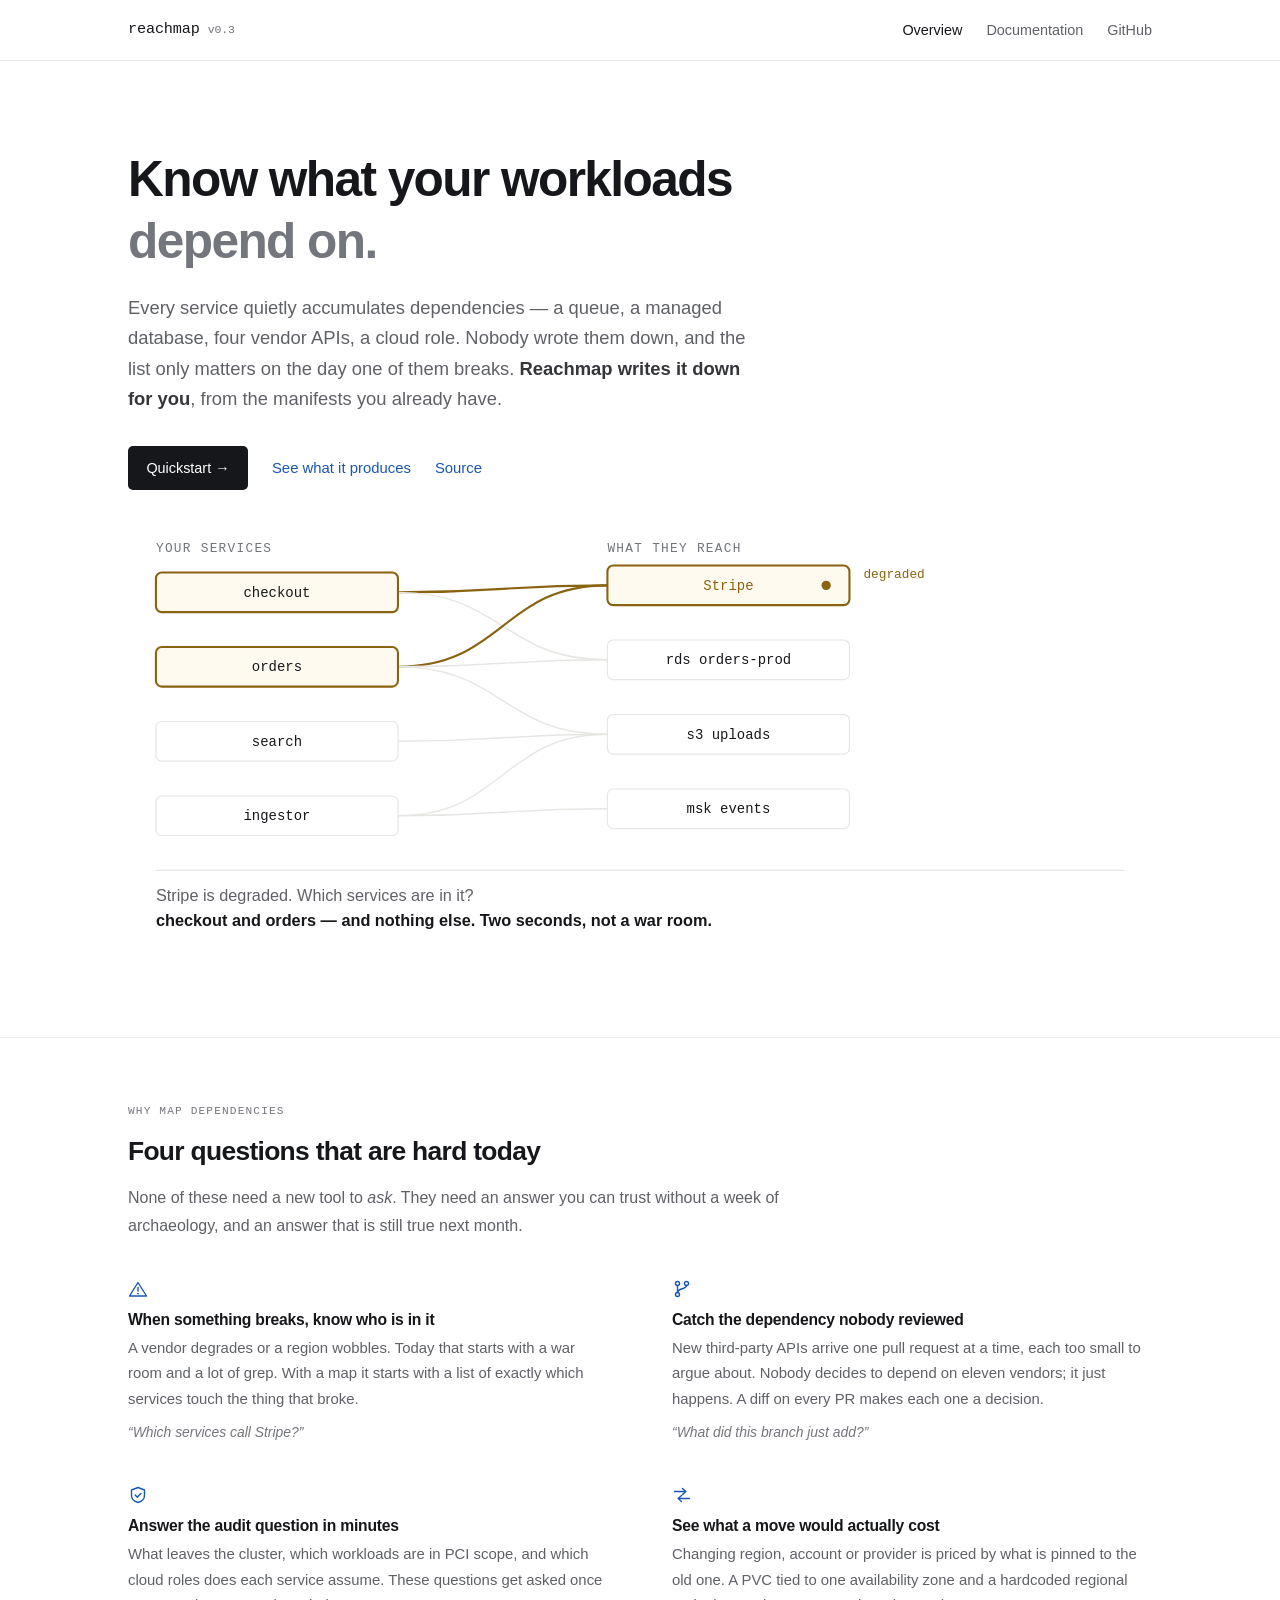
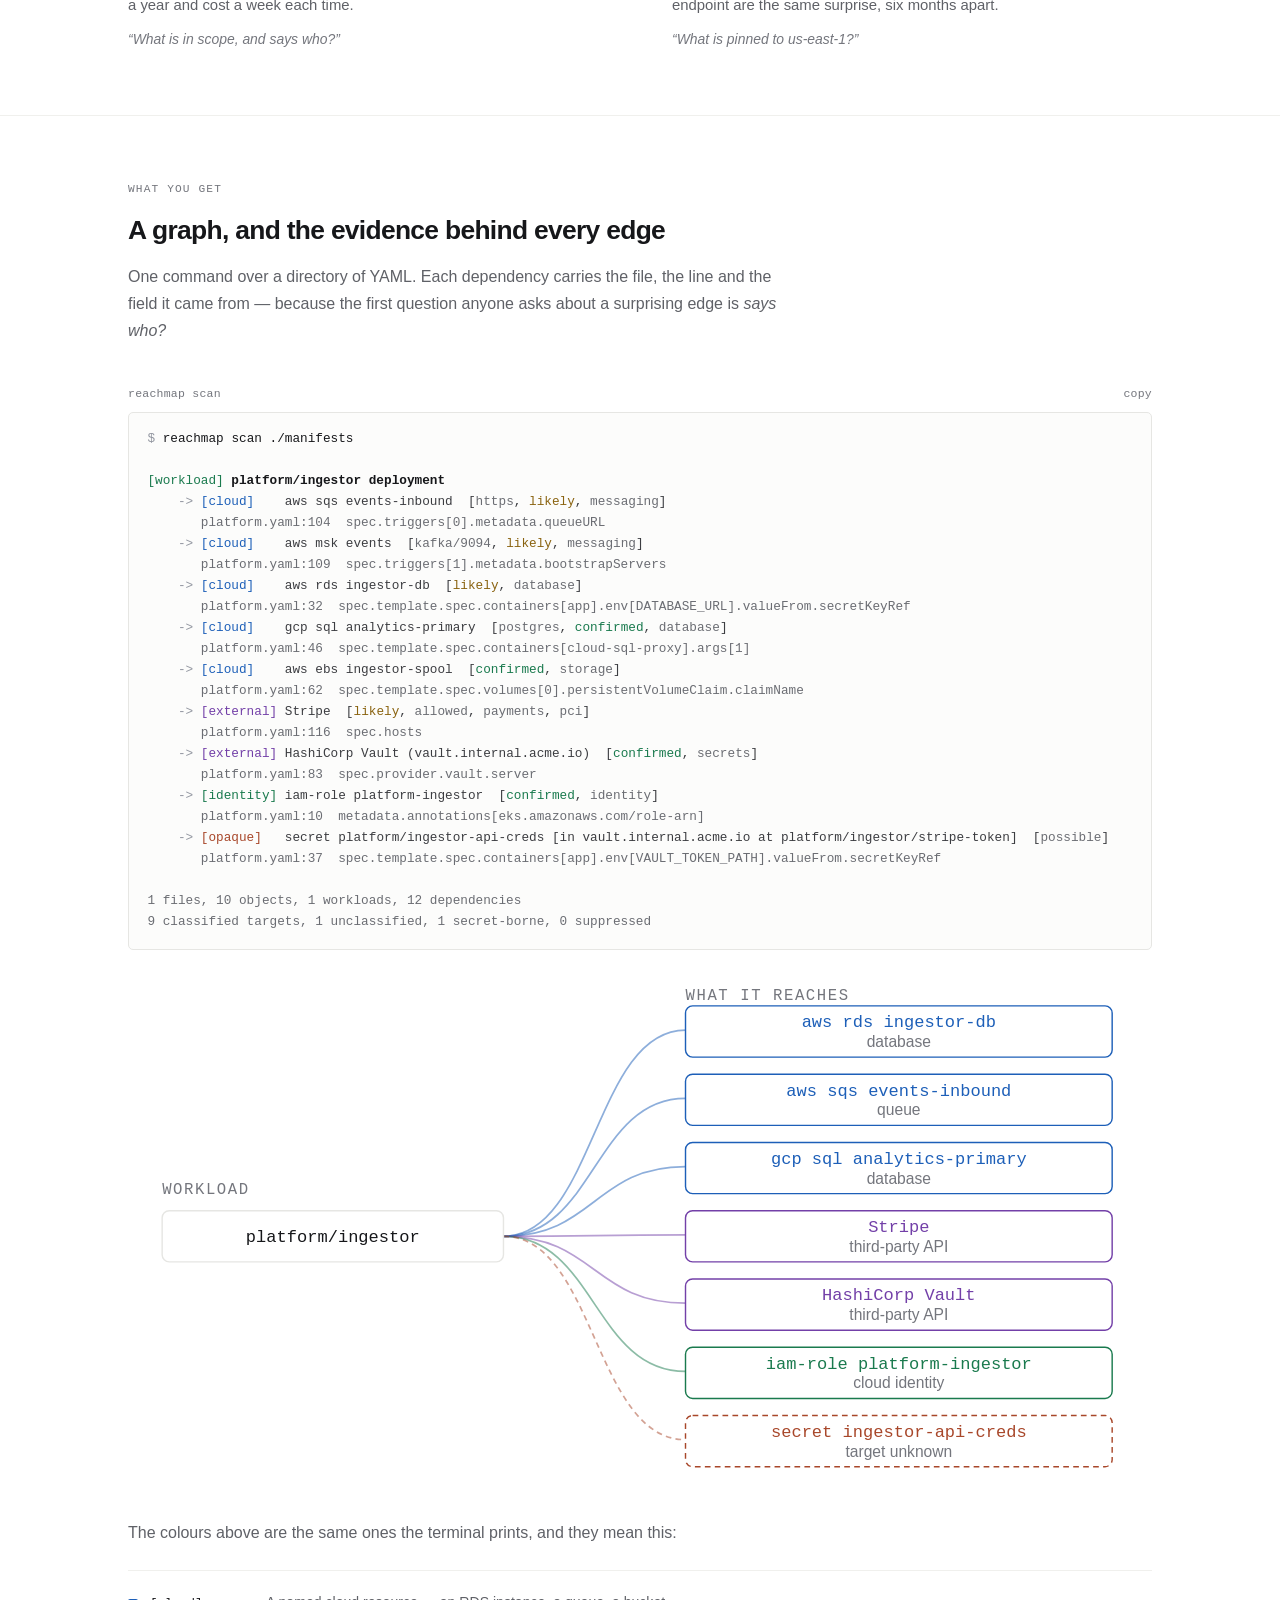
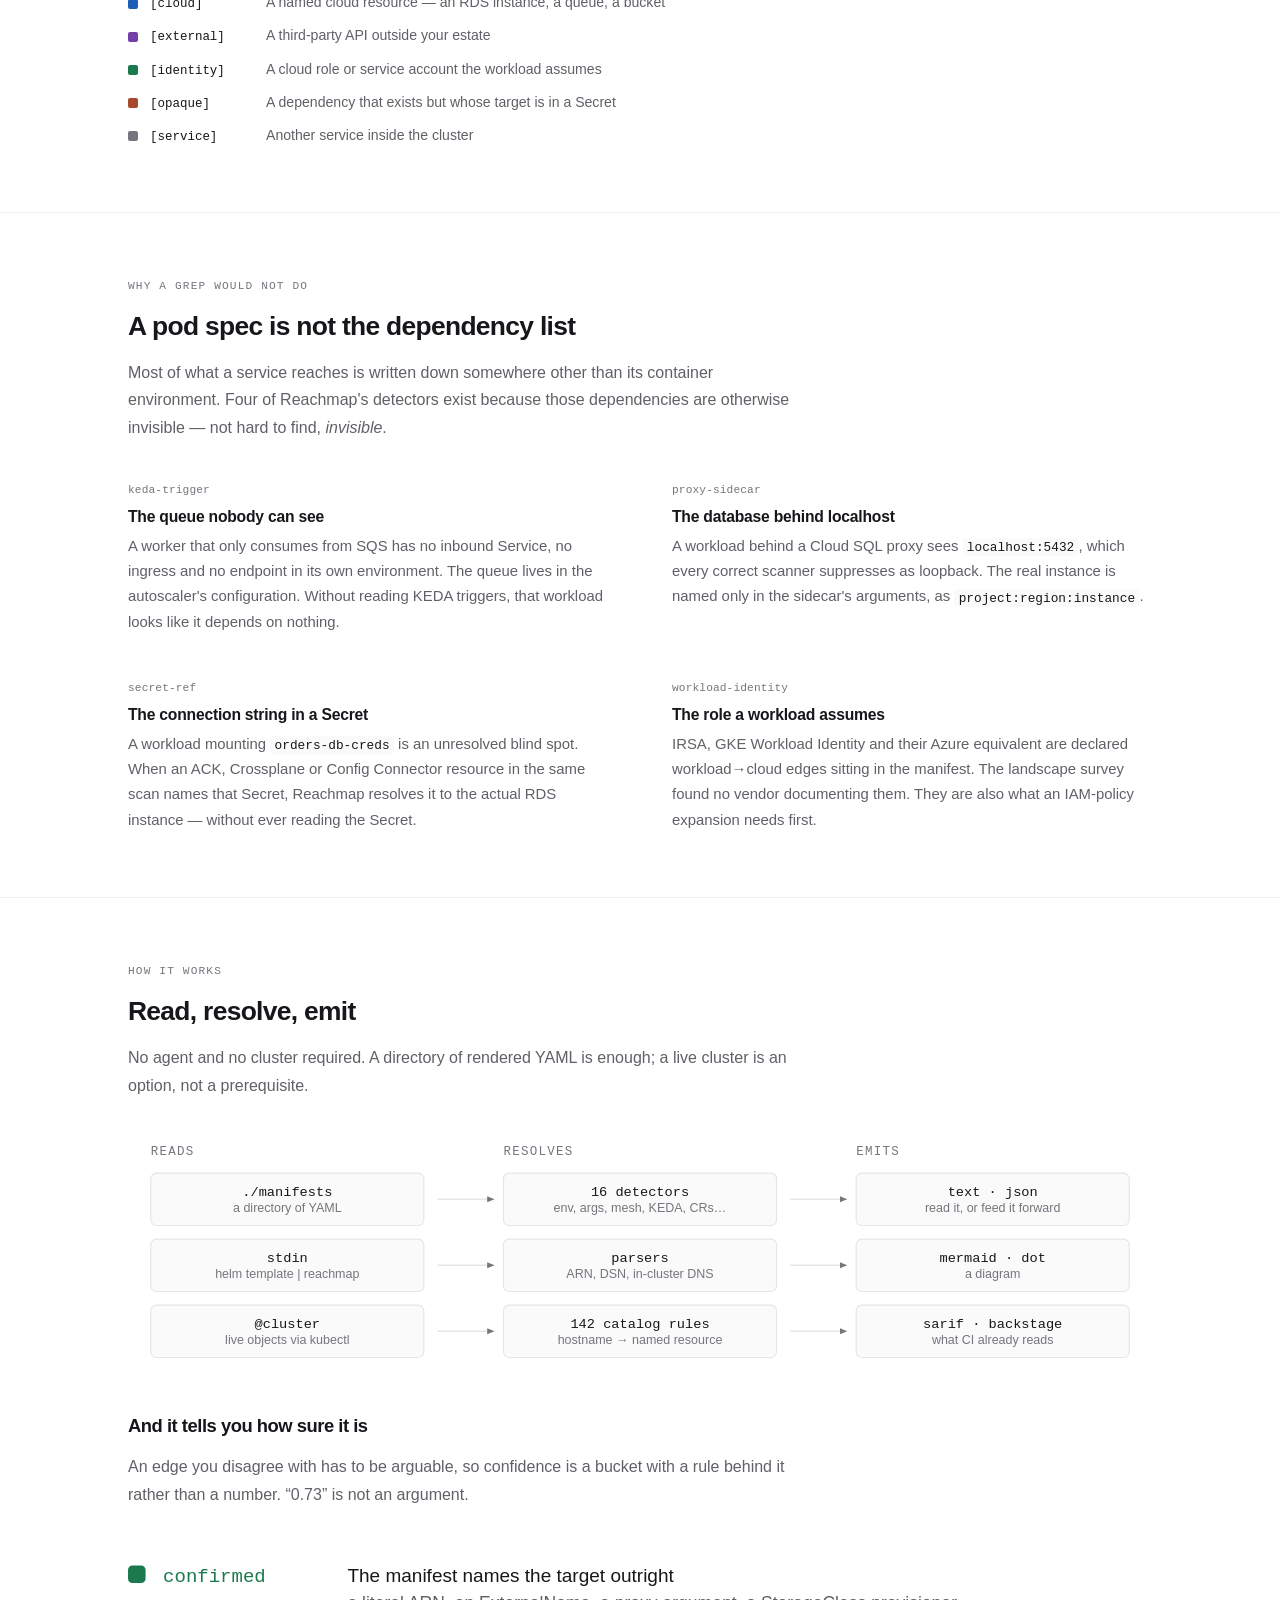
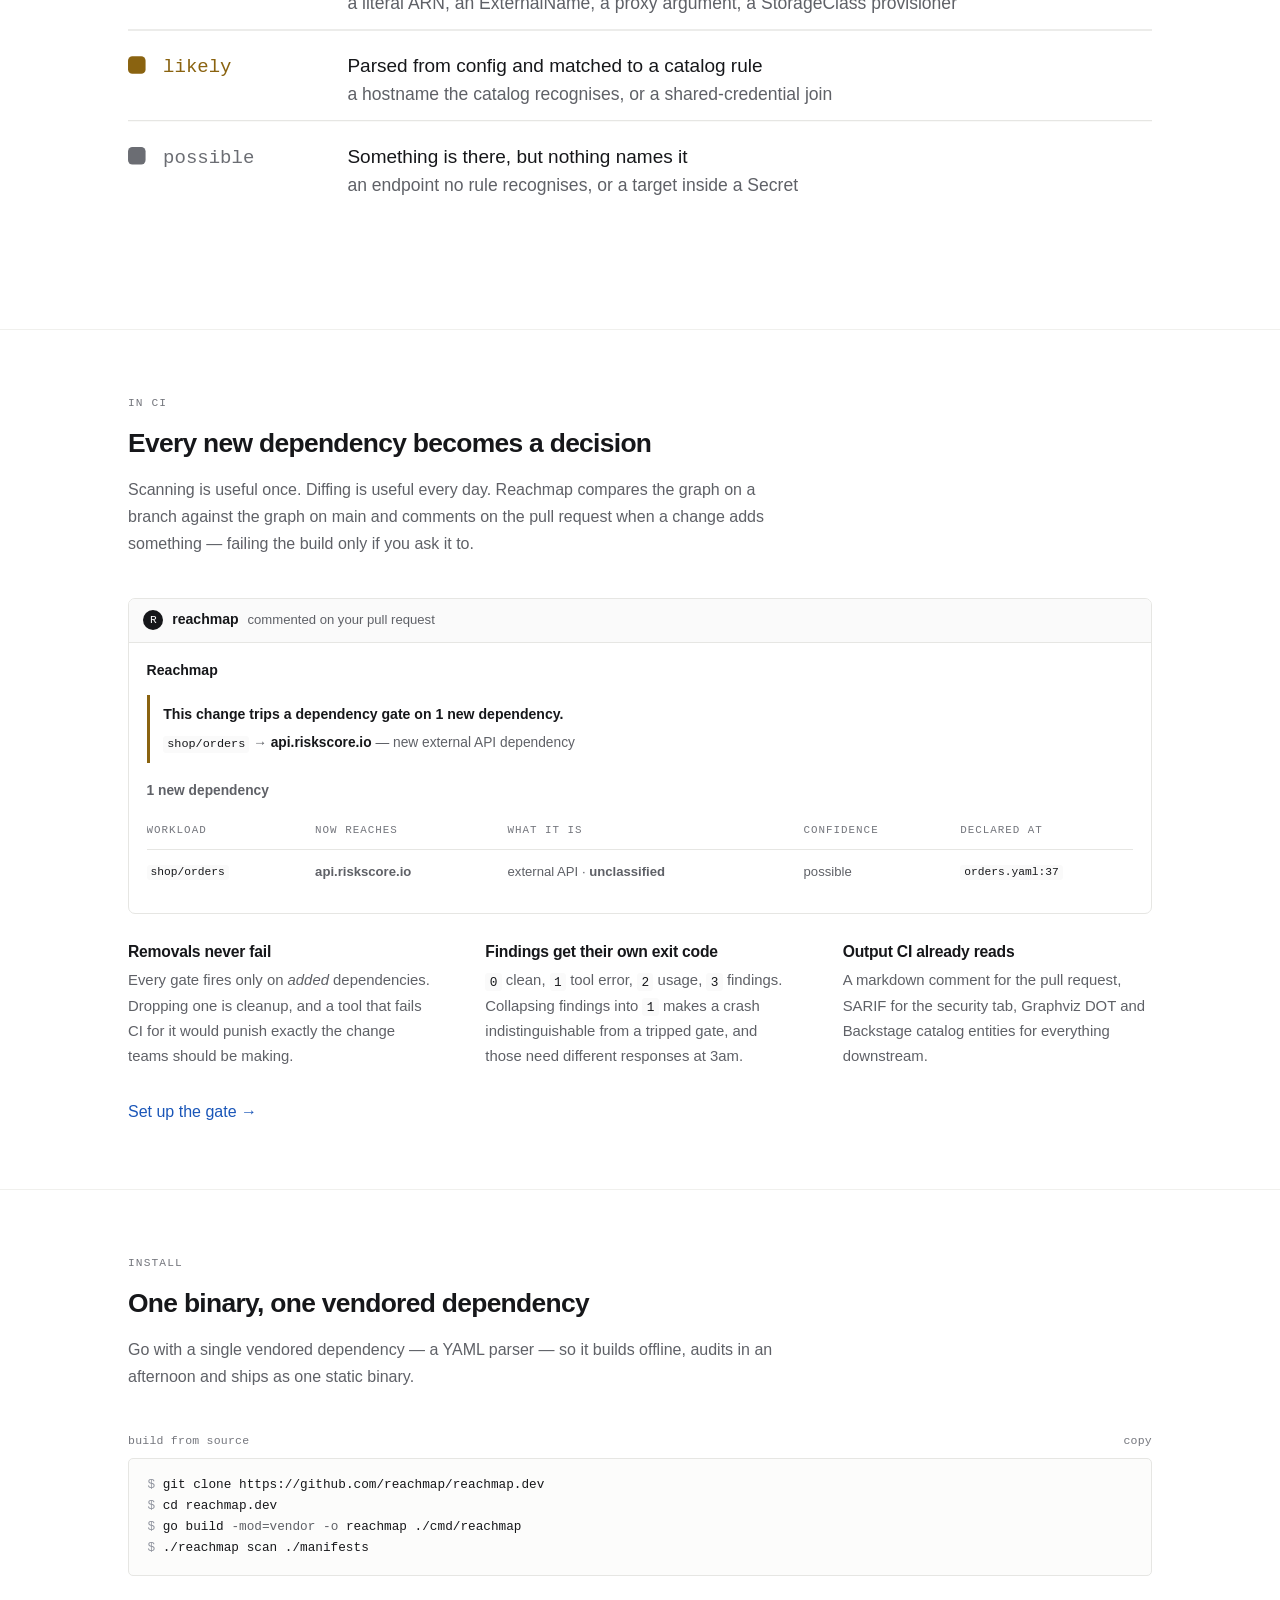
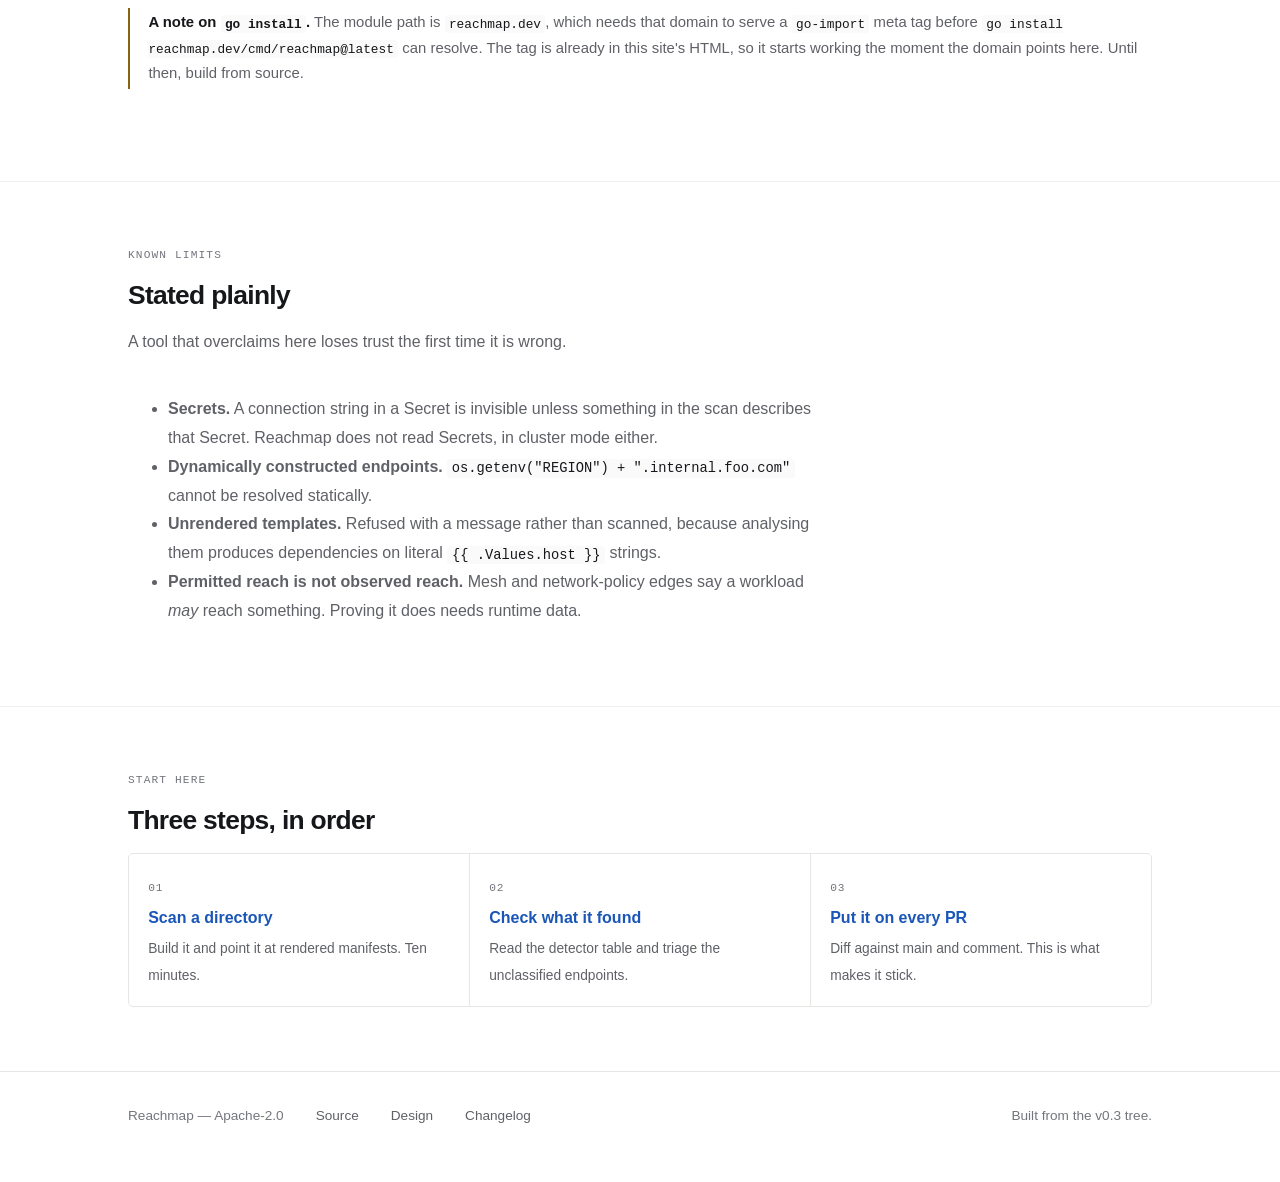
==== commit add44590: "design: lead with the payoff, and draw the parts worth drawing The landing page opened with what the" ====
--- a/index.html
+++ b/index.html
@@ -3,10 +3,10 @@
 <head>
   <meta charset="utf-8">
   <meta name="viewport" content="width=device-width, initial-scale=1">
-  <title>Reachmap — map what your Kubernetes workloads reach</title>
-  <meta name="description" content="A dependency mapper for distributed systems. Reads rendered Kubernetes manifests or a live cluster and catalogs every cloud service, internal service and third-party API a workload reaches — with the file and line behind every claim.">
-  <meta property="og:title" content="Reachmap — map what your Kubernetes workloads reach">
-  <meta property="og:description" content="A dependency mapper for distributed systems. Reads rendered Kubernetes manifests or a live cluster and catalogs every cloud service, internal service and third-party API a workload reaches — with the file and line behind every claim.">
+  <title>Reachmap — know what your workloads depend on</title>
+  <meta name="description" content="A dependency mapper for Kubernetes. Catalogs every cloud service, internal service and third-party API your workloads reach, so you can answer what breaks when something else does — with the file and line behind every claim.">
+  <meta property="og:title" content="Reachmap — know what your workloads depend on">
+  <meta property="og:description" content="A dependency mapper for Kubernetes. Catalogs every cloud service, internal service and third-party API your workloads reach, so you can answer what breaks when something else does — with the file and line behind every claim.">
   <meta property="og:type" content="website">
   <meta name="go-import" content="reachmap.dev git https://github.com/reachmap/reachmap.dev">
   <meta name="go-source" content="reachmap.dev https://github.com/reachmap/reachmap.dev https://github.com/reachmap/reachmap.dev/tree/main{/dir} https://github.com/reachmap/reachmap.dev/blob/main{/dir}/{file}#L{line}">
@@ -31,19 +31,48 @@
 
 <section class="hero">
   <div class="wrap">
-    <h1>Map what your workloads<br><span class="dim">actually reach.</span></h1>
+    <h1>Know what your workloads<br><span class="dim">depend on.</span></h1>
     <p class="lede">
-      Reachmap reads rendered Kubernetes manifests &mdash; or a live cluster &mdash; and
-      catalogs every <strong>cloud service</strong>, <strong>internal service</strong> and
-      <strong>third-party API</strong> a workload depends on. Every edge carries the file,
-      the line and the field it came from, because the first question anyone asks about a
-      surprising dependency is <em>says who?</em>
+      Every service quietly accumulates dependencies &mdash; a queue, a managed database,
+      four vendor APIs, a cloud role. Nobody wrote them down, and the list only matters
+      on the day one of them breaks. <strong>Reachmap writes it down for you</strong>, from
+      the manifests you already have.
     </p>
     <div class="cta-row">
       <a class="btn btn-primary" href="docs/quickstart.html">Quickstart &rarr;</a>
-      <a class="btn" href="docs/detectors.html">What it detects</a>
+      <a class="btn" href="#what-you-get">See what it produces</a>
       <a class="btn" href="https://github.com/reachmap/reachmap.dev">Source</a>
     </div>
+
+    <figure class="dia "><div class="dia-scroll"><div class="dia-inner" style="min-width:790px"><svg class="dia-svg" viewBox="0 0 880 360" role="img" aria-labelledby="t69ee3e4d d2bf0928f" preserveAspectRatio="xMidYMid meet"><title id="t69ee3e4d">Blast radius of one degraded dependency</title><desc id="d2bf0928f">Four services on the left connect to four shared dependencies on the right. Stripe is marked degraded; the edges from checkout and orders to Stripe are highlighted, showing those two services are affected and search and ingestor are not.</desc><g><path d="M232 57 C322.0 57, 322.0 51, 412 51" class="e-line e-hot"/><path d="M232 57 C322.0 57, 322.0 115, 412 115" class="e-line"/><path d="M232 121 C322.0 121, 322.0 51, 412 51" class="e-line e-hot"/><path d="M232 121 C322.0 121, 322.0 115, 412 115" class="e-line"/><path d="M232 121 C322.0 121, 322.0 179, 412 179" class="e-line"/><path d="M232 185 C322.0 185, 322.0 179, 412 179" class="e-line"/><path d="M232 249 C322.0 249, 322.0 243, 412 243" class="e-line"/><path d="M232 249 C322.0 249, 322.0 179, 412 179" class="e-line"/><text x="24" y="22" class="d-cap">YOUR SERVICES</text><rect x="24" y="40" width="208" height="34" rx="5" class="n-box hit"/><text x="128.0" y="61.0" class="n-label hit">checkout</text><rect x="24" y="104" width="208" height="34" rx="5" class="n-box hit"/><text x="128.0" y="125.0" class="n-label hit">orders</text><rect x="24" y="168" width="208" height="34" rx="5" class="n-box "/><text x="128.0" y="189.0" class="n-label ">search</text><rect x="24" y="232" width="208" height="34" rx="5" class="n-box "/><text x="128.0" y="253.0" class="n-label ">ingestor</text><text x="412" y="22" class="d-cap">WHAT THEY REACH</text><rect x="412" y="34" width="208" height="34" rx="5" class="n-box  down"/><text x="516.0" y="55.0" class="n-label  down">Stripe</text><rect x="412" y="98" width="208" height="34" rx="5" class="n-box "/><text x="516.0" y="119.0" class="n-label ">rds orders-prod</text><rect x="412" y="162" width="208" height="34" rx="5" class="n-box "/><text x="516.0" y="183.0" class="n-label ">s3 uploads</text><rect x="412" y="226" width="208" height="34" rx="5" class="n-box "/><text x="516.0" y="247.0" class="n-label ">msk events</text><circle cx="600" cy="51" r="4" class="pulse"/><text x="632" y="45" class="d-note">degraded</text><line x1="24" y1="296" x2="856" y2="296" class="d-rule"/><text x="24" y="322" class="d-ask">Stripe is degraded. Which services are in it?</text><text x="24" y="344" class="d-ans">checkout and orders &mdash; and nothing else. Two seconds, not a war room.</text></g></svg></div></div></figure>
+  </div>
+</section>
+
+<section>
+  <div class="wrap">
+    <div class="sec-label">Why map dependencies</div>
+    <h2>Four questions that are hard today</h2>
+    <p class="sec-intro">
+      None of these need a new tool to <em>ask</em>. They need an answer you can trust
+      without a week of archaeology, and an answer that is still true next month.
+    </p>
+    <div class="payoffs"><div class="payoff"><svg class="p-icon" viewBox="0 0 20 20" fill="none" stroke="currentColor" stroke-width="1.4" stroke-linecap="round" stroke-linejoin="round" aria-hidden="true"><path d="M10 3.5 18.5 17H1.5L10 3.5Z"/><path d="M10 8.5v3.5"/><circle cx="10" cy="14.6" r=".9" class="i-dot"/></svg>
+        <h3>When something breaks, know who is in it</h3><p>A vendor degrades or a region wobbles. Today that starts with a war room and a lot of grep. With a map it starts with a list of exactly which services touch the thing that broke.</p><span class="p-q">&ldquo;Which services call Stripe?&rdquo;</span></div><div class="payoff"><svg class="p-icon" viewBox="0 0 20 20" fill="none" stroke="currentColor" stroke-width="1.4" stroke-linecap="round" stroke-linejoin="round" aria-hidden="true"><circle cx="5.5" cy="4.5" r="2"/><circle cx="5.5" cy="15.5" r="2"/><circle cx="14.5" cy="4.5" r="2"/><path d="M5.5 6.5v7"/><path d="M14.5 6.5c0 4-9 2.5-9 7"/></svg>
+        <h3>Catch the dependency nobody reviewed</h3><p>New third-party APIs arrive one pull request at a time, each too small to argue about. Nobody decides to depend on eleven vendors; it just happens. A diff on every PR makes each one a decision.</p><span class="p-q">&ldquo;What did this branch just add?&rdquo;</span></div><div class="payoff"><svg class="p-icon" viewBox="0 0 20 20" fill="none" stroke="currentColor" stroke-width="1.4" stroke-linecap="round" stroke-linejoin="round" aria-hidden="true"><path d="M10 2.5 16.5 5v5.2c0 3.6-2.6 6.2-6.5 7.3-3.9-1.1-6.5-3.7-6.5-7.3V5L10 2.5Z"/><path d="M7.2 10.1 9.3 12.2l3.6-3.8"/></svg>
+        <h3>Answer the audit question in minutes</h3><p>What leaves the cluster, which workloads are in PCI scope, and which cloud roles does each service assume. These questions get asked once a year and cost a week each time.</p><span class="p-q">&ldquo;What is in scope, and says who?&rdquo;</span></div><div class="payoff"><svg class="p-icon" viewBox="0 0 20 20" fill="none" stroke="currentColor" stroke-width="1.4" stroke-linecap="round" stroke-linejoin="round" aria-hidden="true"><path d="M2.5 6.5h11"/><path d="M10.5 3.5 13.8 6.5 10.5 9.5"/><path d="M17.5 13.5h-11"/><path d="M9.5 10.5 6.2 13.5 9.5 16.5"/></svg>
+        <h3>See what a move would actually cost</h3><p>Changing region, account or provider is priced by what is pinned to the old one. A PVC tied to one availability zone and a hardcoded regional endpoint are the same surprise, six months apart.</p><span class="p-q">&ldquo;What is pinned to us-east-1?&rdquo;</span></div></div>
+  </div>
+</section>
+
+<section id="what-you-get">
+  <div class="wrap">
+    <div class="sec-label">What you get</div>
+    <h2>A graph, and the evidence behind every edge</h2>
+    <p class="sec-intro">
+      One command over a directory of YAML. Each dependency carries the file, the line and
+      the field it came from &mdash; because the first question anyone asks about a
+      surprising edge is <em>says who?</em>
+    </p>
 
     <div class="term">
   <div class="term-bar">
@@ -76,22 +105,23 @@
 <span class="t-meta">9 classified targets, 1 unclassified, 1 secret-borne, 0 suppressed</span></code></pre>
 </div>
 
-    <p class="sec-intro" style="margin-bottom:0">
-      No agent, no cluster, no credentials. That scan is a directory of YAML and a
-      single static binary.
-    </p>
-  </div>
-</section>
-
-<section>
-  <div class="wrap">
-    <div class="sec-label">The problem</div>
+    <figure class="dia "><div class="dia-scroll"><div class="dia-inner" style="min-width:660px"><svg class="dia-svg" viewBox="0 0 720 350" role="img" aria-labelledby="tb25acefd d24c980c4" preserveAspectRatio="xMidYMid meet"><title id="tb25acefd">The reach graph a scan produces</title><desc id="d24c980c4">The workload platform/ingestor on the left, connected to seven targets on the right: three cloud resources, two third-party APIs, one cloud identity, and one unresolved secret reference. Each target is coloured by kind.</desc><g><path d="M264 176 C328.0 176, 328.0 31, 392 31" class="e-line e-cloud"/><path d="M264 176 C328.0 176, 328.0 79, 392 79" class="e-line e-cloud"/><path d="M264 176 C328.0 176, 328.0 127, 392 127" class="e-line e-cloud"/><path d="M264 176 C328.0 176, 328.0 175, 392 175" class="e-line e-ext"/><path d="M264 176 C328.0 176, 328.0 223, 392 223" class="e-line e-ext"/><path d="M264 176 C328.0 176, 328.0 271, 392 271" class="e-line e-ident"/><path d="M264 176 C328.0 176, 328.0 319, 392 319" class="e-line e-opaque"/><rect x="24" y="158" width="240" height="36" rx="5" class="n-box workload"/><text x="144.0" y="180.0" class="n-label workload">platform/ingestor</text><text x="24" y="146" class="d-cap">WORKLOAD</text><text x="392" y="10" class="d-cap">WHAT IT REACHES</text><rect x="392" y="14" width="300" height="36" rx="5" class="n-box cloud"/><text x="542.0" y="29.0" class="n-label cloud">aws rds ingestor-db</text><text x="542.0" y="43.0" class="n-sub">database</text><rect x="392" y="62" width="300" height="36" rx="5" class="n-box cloud"/><text x="542.0" y="77.0" class="n-label cloud">aws sqs events-inbound</text><text x="542.0" y="91.0" class="n-sub">queue</text><rect x="392" y="110" width="300" height="36" rx="5" class="n-box cloud"/><text x="542.0" y="125.0" class="n-label cloud">gcp sql analytics-primary</text><text x="542.0" y="139.0" class="n-sub">database</text><rect x="392" y="158" width="300" height="36" rx="5" class="n-box ext"/><text x="542.0" y="173.0" class="n-label ext">Stripe</text><text x="542.0" y="187.0" class="n-sub">third-party API</text><rect x="392" y="206" width="300" height="36" rx="5" class="n-box ext"/><text x="542.0" y="221.0" class="n-label ext">HashiCorp Vault</text><text x="542.0" y="235.0" class="n-sub">third-party API</text><rect x="392" y="254" width="300" height="36" rx="5" class="n-box ident"/><text x="542.0" y="269.0" class="n-label ident">iam-role platform-ingestor</text><text x="542.0" y="283.0" class="n-sub">cloud identity</text><rect x="392" y="302" width="300" height="36" rx="5" class="n-box opaque"/><text x="542.0" y="317.0" class="n-label opaque">secret ingestor-api-creds</text><text x="542.0" y="331.0" class="n-sub">target unknown</text></g></svg></div></div></figure>
+
+    <p class="sec-intro" style="margin-bottom:0.5rem">
+      The colours above are the same ones the terminal prints, and they mean this:
+    </p>
+    <div class="legend"><div class="lg-row"><span class="lg-swatch lg-cloud"></span><code class="lg-tag">[cloud]</code><span class="lg-desc">A named cloud resource — an RDS instance, a queue, a bucket</span></div><div class="lg-row"><span class="lg-swatch lg-ext"></span><code class="lg-tag">[external]</code><span class="lg-desc">A third-party API outside your estate</span></div><div class="lg-row"><span class="lg-swatch lg-ident"></span><code class="lg-tag">[identity]</code><span class="lg-desc">A cloud role or service account the workload assumes</span></div><div class="lg-row"><span class="lg-swatch lg-opaque"></span><code class="lg-tag">[opaque]</code><span class="lg-desc">A dependency that exists but whose target is in a Secret</span></div><div class="lg-row"><span class="lg-swatch lg-svc"></span><code class="lg-tag">[service]</code><span class="lg-desc">Another service inside the cluster</span></div></div>
+  </div>
+</section>
+
+<section>
+  <div class="wrap">
+    <div class="sec-label">Why a grep would not do</div>
     <h2>A pod spec is not the dependency list</h2>
     <p class="sec-intro">
       Most of what a service reaches is written down somewhere other than its container
-      environment &mdash; in an autoscaler, a sidecar argument, a Secret it mounts, or an
-      annotation on its ServiceAccount. Four of Reachmap's detectors exist because those
-      dependencies are otherwise invisible.
+      environment. Four of Reachmap's detectors exist because those dependencies are
+      otherwise invisible &mdash; not hard to find, <em>invisible</em>.
     </p>
     <div class="grid grid-2">
       <div class="cell">
@@ -128,30 +158,57 @@
 
 <section>
   <div class="wrap">
+    <div class="sec-label">How it works</div>
+    <h2>Read, resolve, emit</h2>
+    <p class="sec-intro">
+      No agent and no cluster required. A directory of rendered YAML is enough; a live
+      cluster is an option, not a prerequisite.
+    </p>
+    <figure class="dia "><div class="dia-scroll"><div class="dia-inner" style="min-width:810px"><svg class="dia-svg" viewBox="0 0 900 200" role="img" aria-labelledby="t179f091a dc845013e" preserveAspectRatio="xMidYMid meet"><title id="t179f091a">How a scan flows</title><desc id="dc845013e">Three stages. Reads: a manifest directory, stdin, or a live cluster. Resolves: sixteen detectors, the ARN and DSN parsers, and 142 catalog rules. Emits: text and JSON, Mermaid and DOT diagrams, SARIF and Backstage entities.</desc><defs><marker id="rm-arrow" viewBox="0 0 8 8" refX="7" refY="4" markerWidth="6" markerHeight="6" orient="auto"><path d="M0 1 L7 4 L0 7" class="e-head"/></marker></defs><g><text x="20" y="14" class="d-cap">READS</text><rect x="20" y="30" width="240" height="46" rx="5" class="n-box stage"/><text x="140.0" y="50.0" class="n-label stage">./manifests</text><text x="140.0" y="64.0" class="n-sub">a directory of YAML</text><rect x="20" y="88" width="240" height="46" rx="5" class="n-box stage"/><text x="140.0" y="108.0" class="n-label stage">stdin</text><text x="140.0" y="122.0" class="n-sub">helm template | reachmap</text><rect x="20" y="146" width="240" height="46" rx="5" class="n-box stage"/><text x="140.0" y="166.0" class="n-label stage">@cluster</text><text x="140.0" y="180.0" class="n-sub">live objects via kubectl</text><text x="330" y="14" class="d-cap">RESOLVES</text><rect x="330" y="30" width="240" height="46" rx="5" class="n-box stage"/><text x="450.0" y="50.0" class="n-label stage">16 detectors</text><text x="450.0" y="64.0" class="n-sub">env, args, mesh, KEDA, CRs…</text><rect x="330" y="88" width="240" height="46" rx="5" class="n-box stage"/><text x="450.0" y="108.0" class="n-label stage">parsers</text><text x="450.0" y="122.0" class="n-sub">ARN, DSN, in-cluster DNS</text><rect x="330" y="146" width="240" height="46" rx="5" class="n-box stage"/><text x="450.0" y="166.0" class="n-label stage">142 catalog rules</text><text x="450.0" y="180.0" class="n-sub">hostname → named resource</text><text x="640" y="14" class="d-cap">EMITS</text><rect x="640" y="30" width="240" height="46" rx="5" class="n-box stage"/><text x="760.0" y="50.0" class="n-label stage">text · json</text><text x="760.0" y="64.0" class="n-sub">read it, or feed it forward</text><rect x="640" y="88" width="240" height="46" rx="5" class="n-box stage"/><text x="760.0" y="108.0" class="n-label stage">mermaid · dot</text><text x="760.0" y="122.0" class="n-sub">a diagram</text><rect x="640" y="146" width="240" height="46" rx="5" class="n-box stage"/><text x="760.0" y="166.0" class="n-label stage">sarif · backstage</text><text x="760.0" y="180.0" class="n-sub">what CI already reads</text><path d="M272 53 H322" class="e-line e-arrow" marker-end="url(#rm-arrow)"/><path d="M582 53 H632" class="e-line e-arrow" marker-end="url(#rm-arrow)"/><path d="M272 111 H322" class="e-line e-arrow" marker-end="url(#rm-arrow)"/><path d="M582 111 H632" class="e-line e-arrow" marker-end="url(#rm-arrow)"/><path d="M272 169 H322" class="e-line e-arrow" marker-end="url(#rm-arrow)"/><path d="M582 169 H632" class="e-line e-arrow" marker-end="url(#rm-arrow)"/></g></svg></div></div></figure>
+
+    <h2 style="margin-top:3rem; font-size:1.15rem">And it tells you how sure it is</h2>
+    <p class="sec-intro">
+      An edge you disagree with has to be arguable, so confidence is a bucket with a rule
+      behind it rather than a number. &ldquo;0.73&rdquo; is not an argument.
+    </p>
+    <figure class="dia "><div class="dia-scroll"><div class="dia-inner" style="min-width:600px"><svg class="dia-svg" viewBox="0 0 700 192" role="img" aria-labelledby="tdf0e5762 dc0396b10" preserveAspectRatio="xMidYMid meet"><title id="tdf0e5762">The three confidence buckets</title><desc id="dc0396b10">Confirmed: the manifest names the target outright. Likely: parsed from config and matched to a catalog rule. Possible: something is there but nothing names it.</desc><g><rect x="0" y="12" width="12" height="12" rx="3" class="cf-chip cf-conf"/><text x="24" y="23" class="cf-name cf-conf">confirmed</text><text x="150" y="23" class="cf-claim">The manifest names the target outright</text><text x="150" y="42" class="cf-eg">a literal ARN, an ExternalName, a proxy argument, a StorageClass provisioner</text><line x1="0" y1="56" x2="700" y2="56" class="d-rule"/><rect x="0" y="74" width="12" height="12" rx="3" class="cf-chip cf-likely"/><text x="24" y="85" class="cf-name cf-likely">likely</text><text x="150" y="85" class="cf-claim">Parsed from config and matched to a catalog rule</text><text x="150" y="104" class="cf-eg">a hostname the catalog recognises, or a shared-credential join</text><line x1="0" y1="118" x2="700" y2="118" class="d-rule"/><rect x="0" y="136" width="12" height="12" rx="3" class="cf-chip cf-poss"/><text x="24" y="147" class="cf-name cf-poss">possible</text><text x="150" y="147" class="cf-claim">Something is there, but nothing names it</text><text x="150" y="166" class="cf-eg">an endpoint no rule recognises, or a target inside a Secret</text></g></svg></div></div></figure>
+  </div>
+</section>
+
+<section>
+  <div class="wrap">
     <div class="sec-label">In CI</div>
-    <h2>Gate the pull request that adds a dependency</h2>
+    <h2>Every new dependency becomes a decision</h2>
     <p class="sec-intro">
       Scanning is useful once. Diffing is useful every day. Reachmap compares the graph on a
-      branch against the graph on main and fails the build when a change quietly introduces a
-      new third-party API, a new cloud service, or a dependency nobody has classified.
-    </p>
-
-    <div class="term">
-  <div class="term-bar">
-    <span class="dot"></span><span class="dot"></span><span class="dot"></span>
-    <span class="label">reachmap diff</span><button class="copy" type="button">copy</button>
-  </div>
-  <pre><code><span class="t-prompt">$</span> <span class="t-cmd">reachmap</span> <span class="t-cmd">diff</span> <span class="t-cmd">base.json</span> <span class="t-cmd">head.json</span> <span class="t-flag">-fail-on</span> <span class="t-cmd">new-external</span>
-
-<span class="t-meta">1 new dependency</span>
-<span class="t-add">  + shop/orders  -&gt;  api.riskscore.io  [https, possible, unclassified]</span>
-<span class="t-meta">      orders.yaml:37</span>
-
-<span class="t-meta">1 policy trigger fired</span>
-<span class="t-warn">  ! [new-external] shop/orders -&gt; api.riskscore.io: new external API dependency</span>
-
-<span class="t-prompt">$</span> <span class="t-cmd">echo</span> <span class="t-cmd">$?</span>
-3</code></pre>
+      branch against the graph on main and comments on the pull request when a change adds
+      something &mdash; failing the build only if you ask it to.
+    </p>
+
+    <div class="pr-mock" aria-label="Illustration of the pull-request comment Reachmap leaves">
+  <div class="pr-head">
+    <span class="pr-avatar" aria-hidden="true">R</span>
+    <span class="pr-who">reachmap</span>
+    <span class="pr-when">commented on your pull request</span>
+  </div>
+  <div class="pr-body">
+    <p class="pr-title">Reachmap</p>
+    <div class="pr-warn">
+      <strong>This change trips a dependency gate on 1 new dependency.</strong>
+      <div><code>shop/orders</code> &rarr; <strong>api.riskscore.io</strong> &mdash; new external API dependency</div>
+    </div>
+    <p class="pr-sub"><strong>1 new dependency</strong></p>
+    <div class="table-scroll"><table>
+  <thead><tr><th>Workload</th><th>Now reaches</th><th>What it is</th><th>Confidence</th><th>Declared at</th></tr></thead>
+  <tbody><tr>
+    <td><code>shop/orders</code></td>
+    <td><strong>api.riskscore.io</strong></td>
+    <td>external API &middot; <strong>unclassified</strong></td>
+    <td>possible</td>
+    <td><code>orders.yaml:37</code></td>
+  </tr></tbody>
+</table></div>
+  </div>
 </div>
 
     <div class="grid grid-3">
@@ -172,40 +229,7 @@
         and Backstage catalog entities for everything downstream.</p>
       </div>
     </div>
-    <p style="margin-top:1.5rem"><a href="docs/ci.html">Set up the gate &rarr;</a></p>
-  </div>
-</section>
-
-<section>
-  <div class="wrap">
-    <div class="sec-label">Design</div>
-    <h2>Three decisions that shape everything else</h2>
-    <div class="grid grid-3">
-      <div class="cell">
-        <h3>Every edge carries its evidence</h3>
-        <p>File, line, field, and the redacted snippet it came from. A tool that cannot answer
-        <em>says who?</em> gets abandoned the first time it surprises someone. Credentials are
-        stripped at parse time, before anything reaches the graph.</p>
-      </div>
-      <div class="cell">
-        <h3>Precision over recall</h3>
-        <p>A graph people believe beats a graph that is complete. <code>LOG_LEVEL=info</code> does
-        not become a dependency on a service called &ldquo;info&rdquo;. Bare tokens count only when
-        the key they sit under says so.</p>
-      </div>
-      <div class="cell">
-        <h3>Confidence is a bucket, not a float</h3>
-        <p><code>confirmed</code> / <code>likely</code> / <code>possible</code>. An edge a user
-        disagrees with has to be arguable, and &ldquo;0.73&rdquo; is not an argument.</p>
-      </div>
-    </div>
-
-    <div class="note">
-      <strong>Blind spots are counted, not hidden.</strong> When a connection string lives in a
-      Secret that nothing in the scan describes, Reachmap records that a dependency exists and
-      that it cannot see the target. A blind spot you can count is one you can argue about.
-      Cluster mode does not change this: it never reads Secrets either.
-    </div>
+    <p style="margin-top:1.75rem"><a href="docs/ci.html">Set up the gate &rarr;</a></p>
   </div>
 </section>
 
@@ -214,8 +238,8 @@
     <div class="sec-label">Install</div>
     <h2>One binary, one vendored dependency</h2>
     <p class="sec-intro">
-      Reachmap is Go with a single vendored dependency &mdash; a YAML parser &mdash; so it builds
-      offline, audits in an afternoon and ships as one static binary.
+      Go with a single vendored dependency &mdash; a YAML parser &mdash; so it builds offline,
+      audits in an afternoon and ships as one static binary.
     </p>
 
     <div class="term">
@@ -241,33 +265,12 @@
 
 <section>
   <div class="wrap">
-    <div class="sec-label">Roadmap</div>
-    <h2>Where this is going</h2>
-    <div class="table-scroll">
-      <table>
-        <thead><tr><th>Phase</th><th>Scope</th><th>Status</th></tr></thead>
-        <tbody>
-          <tr><td><code>v0.1</code></td><td>Manifest detectors, endpoint catalog, ARN/DSN parsers, JSON + Mermaid + text</td><td>Shipped</td></tr>
-          <tr><td><code>v0.2</code></td><td><code>diff</code>, <code>policy check</code>, SARIF/DOT/Backstage exporters, GitHub Action</td><td>Shipped</td></tr>
-          <tr><td><code>v0.3</code></td><td>Mesh, KEDA, cloud resource CRs, External Secrets, workload identity, storage, registries; live cluster mode; full GCP + Azure</td><td>Shipped</td></tr>
-          <tr><td><code>v0.4</code></td><td>IAM policy expansion &mdash; resolve an identity into the resources it may reach</td><td>Next</td></tr>
-          <tr><td><code>v0.5</code></td><td>Runtime adapters (Hubble, Coroot, OTel, VPC/DNS logs); shadow and stale reports</td><td>Planned</td></tr>
-          <tr><td><code>v0.6</code></td><td>Source-code scanning: Go, Java, Python, Node</td><td>Planned</td></tr>
-          <tr><td><code>v1.0</code></td><td>Blast-radius traversal with criticality, environment diffing, <code>reachmap serve</code></td><td>Planned</td></tr>
-        </tbody>
-      </table>
-    </div>
-  </div>
-</section>
-
-<section>
-  <div class="wrap">
     <div class="sec-label">Known limits</div>
     <h2>Stated plainly</h2>
     <p class="sec-intro">
       A tool that overclaims here loses trust the first time it is wrong.
     </p>
-    <ul style="color:var(--fg-mute); max-width:46rem; line-height:1.8">
+    <ul style="color:var(--fg-mute); max-width:44rem; line-height:1.8">
       <li><strong>Secrets.</strong> A connection string in a Secret is invisible unless something in
       the scan describes that Secret. Reachmap does not read Secrets, in cluster mode either.</li>
       <li><strong>Dynamically constructed endpoints.</strong>
@@ -280,6 +283,30 @@
   </div>
 </section>
 
+<section>
+  <div class="wrap">
+    <div class="sec-label">Start here</div>
+    <h2>Three steps, in order</h2>
+    <div class="next">
+      <a href="docs/quickstart.html">
+        <span class="n-step">01</span>
+        <span class="n-name">Scan a directory</span>
+        <span class="n-why">Build it and point it at rendered manifests. Ten minutes.</span>
+      </a>
+      <a href="docs/detectors.html">
+        <span class="n-step">02</span>
+        <span class="n-name">Check what it found</span>
+        <span class="n-why">Read the detector table and triage the unclassified endpoints.</span>
+      </a>
+      <a href="docs/ci.html">
+        <span class="n-step">03</span>
+        <span class="n-name">Put it on every PR</span>
+        <span class="n-why">Diff against main and comment. This is what makes it stick.</span>
+      </a>
+    </div>
+  </div>
+</section>
+
 </main>
 <footer class="site-foot">
   <div class="wrap">
--- a/assets/style.css
+++ b/assets/style.css
@@ -348,3 +348,188 @@
   border-radius: var(--radius); font-size: 0.88rem;
 }
 .skip:focus { left: 1rem; top: 1rem; z-index: 50; }
+
+/* ==========================================================================
+   Diagrams
+   Colour lives here, not in the SVG, so a token change moves the drawings and
+   the terminal output together. The node colours are the scan output's colours
+   on purpose: the legend teaches them once and they stay learned.
+   ========================================================================== */
+
+.dia { margin: 2.25rem 0; }
+.dia-scroll { overflow-x: auto; overscroll-behavior-x: contain; scrollbar-width: thin; }
+.dia-inner { max-width: 100%; }
+.dia-svg { width: 100%; height: auto; display: block; }
+.dia figcaption {
+  margin-top: 0.7rem; font-size: 0.84rem; color: var(--fg-mute);
+}
+
+/* shared primitives */
+.n-box { fill: var(--bg); stroke: var(--line); stroke-width: 1; }
+.n-label {
+  font-family: var(--mono); font-size: 12px; fill: var(--fg-strong);
+  text-anchor: middle;
+}
+.n-sub {
+  font-family: var(--sans); font-size: 11px; fill: var(--fg-faint);
+  text-anchor: middle;
+}
+.e-line { fill: none; stroke: var(--line); stroke-width: 1.2; }
+.e-head { fill: var(--fg-faint); stroke: none; }
+/* 11px, not 9.5px. A diagram scaled to fit an 800px column renders its text at
+   roughly 0.85x, and 9.5px declared became 8px on screen — small enough that
+   the captions were decorative rather than readable. */
+.d-cap {
+  font-family: var(--mono); font-size: 11px; letter-spacing: 0.1em;
+  fill: var(--fg-faint); text-transform: uppercase;
+}
+.d-rule { stroke: var(--line); stroke-width: 1; }
+
+/* node kinds — the same five the terminal prints */
+.n-box.cloud, .e-cloud  { stroke: var(--cloud); }
+.n-box.ext,   .e-ext    { stroke: var(--external); }
+.n-box.ident, .e-ident  { stroke: var(--identity); }
+.n-box.opaque, .e-opaque{ stroke: var(--opaque); stroke-dasharray: 4 3; }
+.n-label.cloud  { fill: var(--cloud); }
+.n-label.ext    { fill: var(--external); }
+.n-label.ident  { fill: var(--identity); }
+.n-label.opaque { fill: var(--opaque); }
+.e-cloud, .e-ext, .e-ident, .e-opaque { opacity: .5; }
+
+/* blast radius */
+.n-box.hit { stroke: var(--likely); stroke-width: 1.8; fill: #fffaf0; }
+.n-box.down { stroke: var(--likely); stroke-width: 1.8; fill: #fffaf0; }
+.n-label.down { fill: var(--likely); }
+.e-hot { stroke: var(--likely); stroke-width: 1.8; opacity: 1; }
+.pulse { fill: var(--likely); }
+.d-note {
+  font-family: var(--mono); font-size: 11px; fill: var(--likely);
+}
+.d-ask { font-family: var(--sans); font-size: 14px; fill: var(--fg-mute); }
+.d-ans { font-family: var(--sans); font-size: 14px; font-weight: 600; fill: var(--fg-strong); }
+
+/* pipeline + gate stages */
+.n-box.stage { fill: var(--bg-soft); stroke: var(--line); }
+.n-box.ok { fill: var(--bg); stroke: var(--confirmed); }
+.n-label.ok { fill: var(--confirmed); }
+.n-box.wl { fill: var(--fg-strong); stroke: var(--fg-strong); }
+.n-label.wl { fill: #fff; }
+.n-box.surf { fill: var(--bg-soft); stroke: var(--line); }
+.n-box.surf-out { stroke: var(--accent); }
+.n-label.surf-out { fill: var(--accent); }
+
+/* cluster-mode boundary */
+.zone { fill: var(--bg-soft); stroke: var(--line); }
+.zone-off { fill: #fdf6f3; stroke: #e8cfc6; }
+.n-box.read { fill: var(--bg); stroke: var(--line-soft); }
+.n-box.never { fill: #fff; stroke: var(--opaque); stroke-dasharray: 4 3; }
+.n-label.never { fill: var(--opaque); }
+.z-note { font-family: var(--sans); font-size: 12px; fill: var(--fg-mute); }
+.z-test { fill: var(--fg-strong); font-weight: 600; }
+.e-cut { stroke: var(--opaque); stroke-width: 1.2; stroke-dasharray: 4 3; }
+.e-cross { stroke: var(--opaque); stroke-width: 1.6; fill: none; }
+
+/* confidence scale */
+.cf-chip { fill: var(--line); }
+.cf-chip.cf-conf { fill: var(--confirmed); }
+.cf-chip.cf-likely { fill: var(--likely); }
+.cf-chip.cf-poss { fill: var(--possible); }
+.cf-name { font-family: var(--mono); font-size: 13px; font-weight: 500; }
+.cf-name.cf-conf { fill: var(--confirmed); }
+.cf-name.cf-likely { fill: var(--likely); }
+.cf-name.cf-poss { fill: var(--possible); }
+.cf-claim { font-family: var(--sans); font-size: 13px; fill: var(--fg-strong); }
+.cf-eg { font-family: var(--sans); font-size: 12px; fill: var(--fg-mute); }
+
+/* ---------- legend ---------- */
+
+.legend {
+  display: grid; gap: 0.55rem;
+  margin: 1.5rem 0 0;
+  padding-top: 1.25rem; border-top: 1px solid var(--line-soft);
+}
+.lg-row { display: grid; grid-template-columns: 10px 6.5rem 1fr; gap: 0.75rem; align-items: baseline; }
+.lg-swatch { width: 10px; height: 10px; border-radius: 2px; background: var(--line); align-self: center; }
+.lg-swatch.lg-cloud  { background: var(--cloud); }
+.lg-swatch.lg-ext    { background: var(--external); }
+.lg-swatch.lg-ident  { background: var(--identity); }
+.lg-swatch.lg-opaque { background: var(--opaque); }
+.lg-swatch.lg-svc    { background: var(--fg-faint); }
+.lg-tag { font-size: 0.78rem; background: none; padding: 0; color: var(--fg-strong); }
+.lg-desc { font-size: 0.88rem; color: var(--fg-mute); }
+@media (max-width: 34rem) {
+  .lg-row { grid-template-columns: 10px 1fr; }
+  .lg-desc { grid-column: 2; }
+}
+
+/* ---------- payoff cards ---------- */
+
+.payoffs { display: grid; grid-template-columns: repeat(2, 1fr); gap: 2.5rem 4rem; }
+@media (max-width: 52rem) { .payoffs { grid-template-columns: 1fr; gap: 2.25rem; } }
+.payoff .p-icon {
+  width: 20px; height: 20px; color: var(--accent);
+  display: block; margin-bottom: 0.7rem;
+}
+.payoff .i-dot { fill: currentColor; stroke: none; }
+.payoff h3 { font-size: 0.98rem; margin-bottom: 0.4rem; letter-spacing: -0.014em; }
+.payoff p { color: var(--fg-mute); font-size: 0.93rem; margin: 0; }
+.payoff .p-q {
+  display: block; margin-top: 0.6rem; font-size: 0.87rem;
+  color: var(--fg-faint); font-style: italic;
+}
+
+/* ---------- pull-request comment illustration ---------- */
+
+.pr-mock {
+  border: 1px solid var(--line); border-radius: 7px; overflow: hidden;
+  margin: 1.75rem 0; font-size: 0.88rem; background: var(--bg);
+}
+.pr-head {
+  display: flex; align-items: center; gap: 0.55rem;
+  padding: 0.6rem 0.9rem; background: var(--bg-soft);
+  border-bottom: 1px solid var(--line);
+}
+.pr-avatar {
+  width: 20px; height: 20px; border-radius: 50%; background: var(--fg-strong);
+  color: #fff; font-family: var(--mono); font-size: 0.7rem;
+  display: grid; place-items: center;
+}
+.pr-who { font-weight: 600; color: var(--fg-strong); }
+.pr-when { color: var(--fg-mute); font-size: 0.82rem; }
+.pr-body { padding: 1rem 1.1rem 1.15rem; }
+.pr-title { font-weight: 600; color: var(--fg-strong); margin: 0 0 0.75rem; }
+.pr-warn {
+  border-left: 3px solid var(--likely); padding: 0.5rem 0 0.5rem 0.85rem;
+  margin-bottom: 1rem; color: var(--fg-mute);
+}
+.pr-warn > strong { color: var(--fg-strong); display: block; margin-bottom: 0.3rem; }
+.pr-warn div strong { color: var(--fg-strong); }
+.pr-warn div { font-size: 0.86rem; }
+.pr-sub { margin: 0 0 0.5rem; color: var(--fg-mute); font-size: 0.86rem; }
+.pr-body table { font-size: 0.82rem; }
+.pr-body .table-scroll { margin: 0; }
+
+/* ---------- next steps ---------- */
+
+.next { display: grid; grid-template-columns: repeat(3, 1fr); gap: 1px; background: var(--line); border: 1px solid var(--line); border-radius: var(--radius); overflow: hidden; }
+@media (max-width: 52rem) { .next { grid-template-columns: 1fr; } }
+.next a { display: block; padding: 1.1rem 1.2rem; background: var(--bg); color: inherit; }
+.next a:hover { background: var(--bg-soft); text-decoration: none; }
+.next .n-step { font-family: var(--mono); font-size: 0.7rem; color: var(--fg-faint); letter-spacing: 0.08em; }
+.next .n-name { display: block; margin: 0.3rem 0 0.2rem; font-weight: 600; color: var(--accent); }
+.next .n-why { font-size: 0.86rem; color: var(--fg-mute); }
+
+/* ---------- on this page ---------- */
+
+.toc {
+  border-left: 2px solid var(--line); padding: 0.1rem 0 0.1rem 1.1rem;
+  margin: 0 0 2.5rem; font-size: 0.88rem;
+}
+.toc .toc-cap {
+  font-family: var(--mono); font-size: 0.68rem; letter-spacing: 0.1em;
+  text-transform: uppercase; color: var(--fg-faint); display: block;
+  margin-bottom: 0.4rem;
+}
+.toc ul { list-style: none; margin: 0; padding: 0; display: grid; gap: 0.22rem; }
+.toc a { color: var(--fg-mute); }
+.toc a:hover { color: var(--accent); }
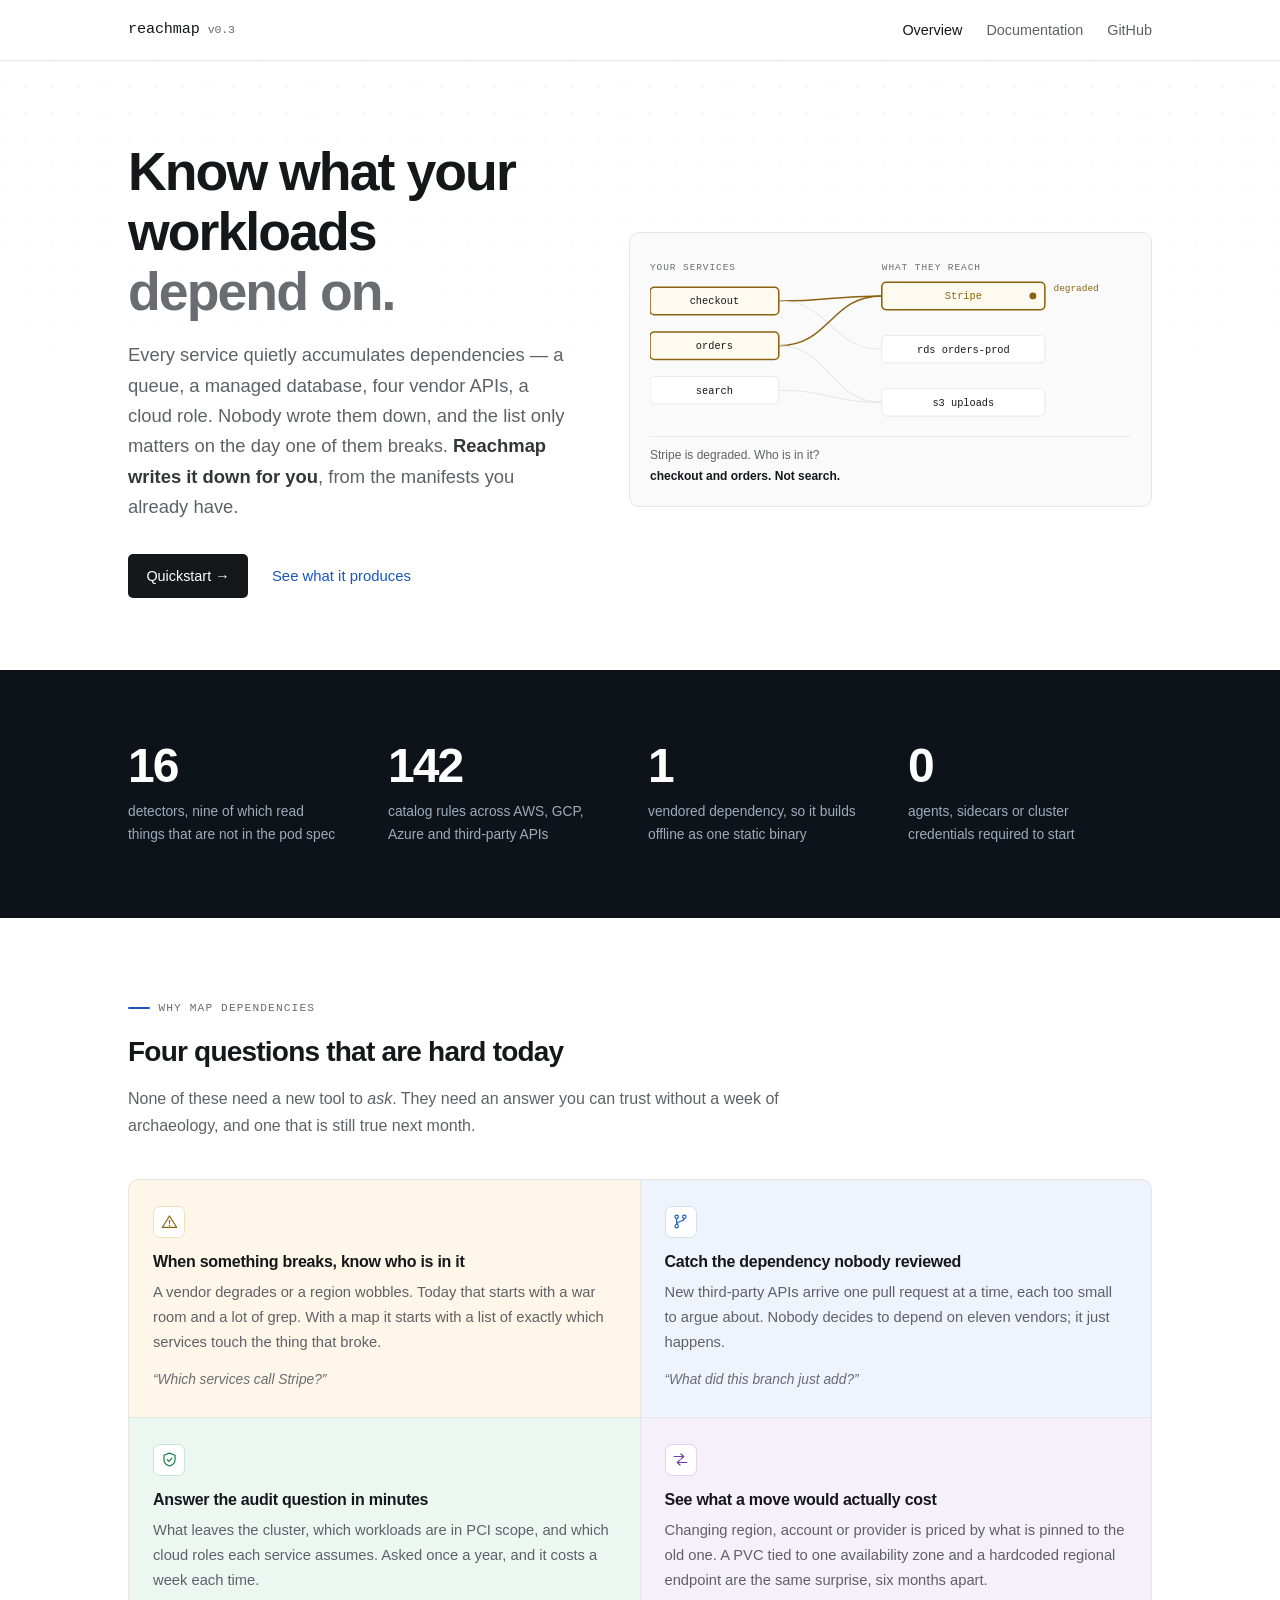
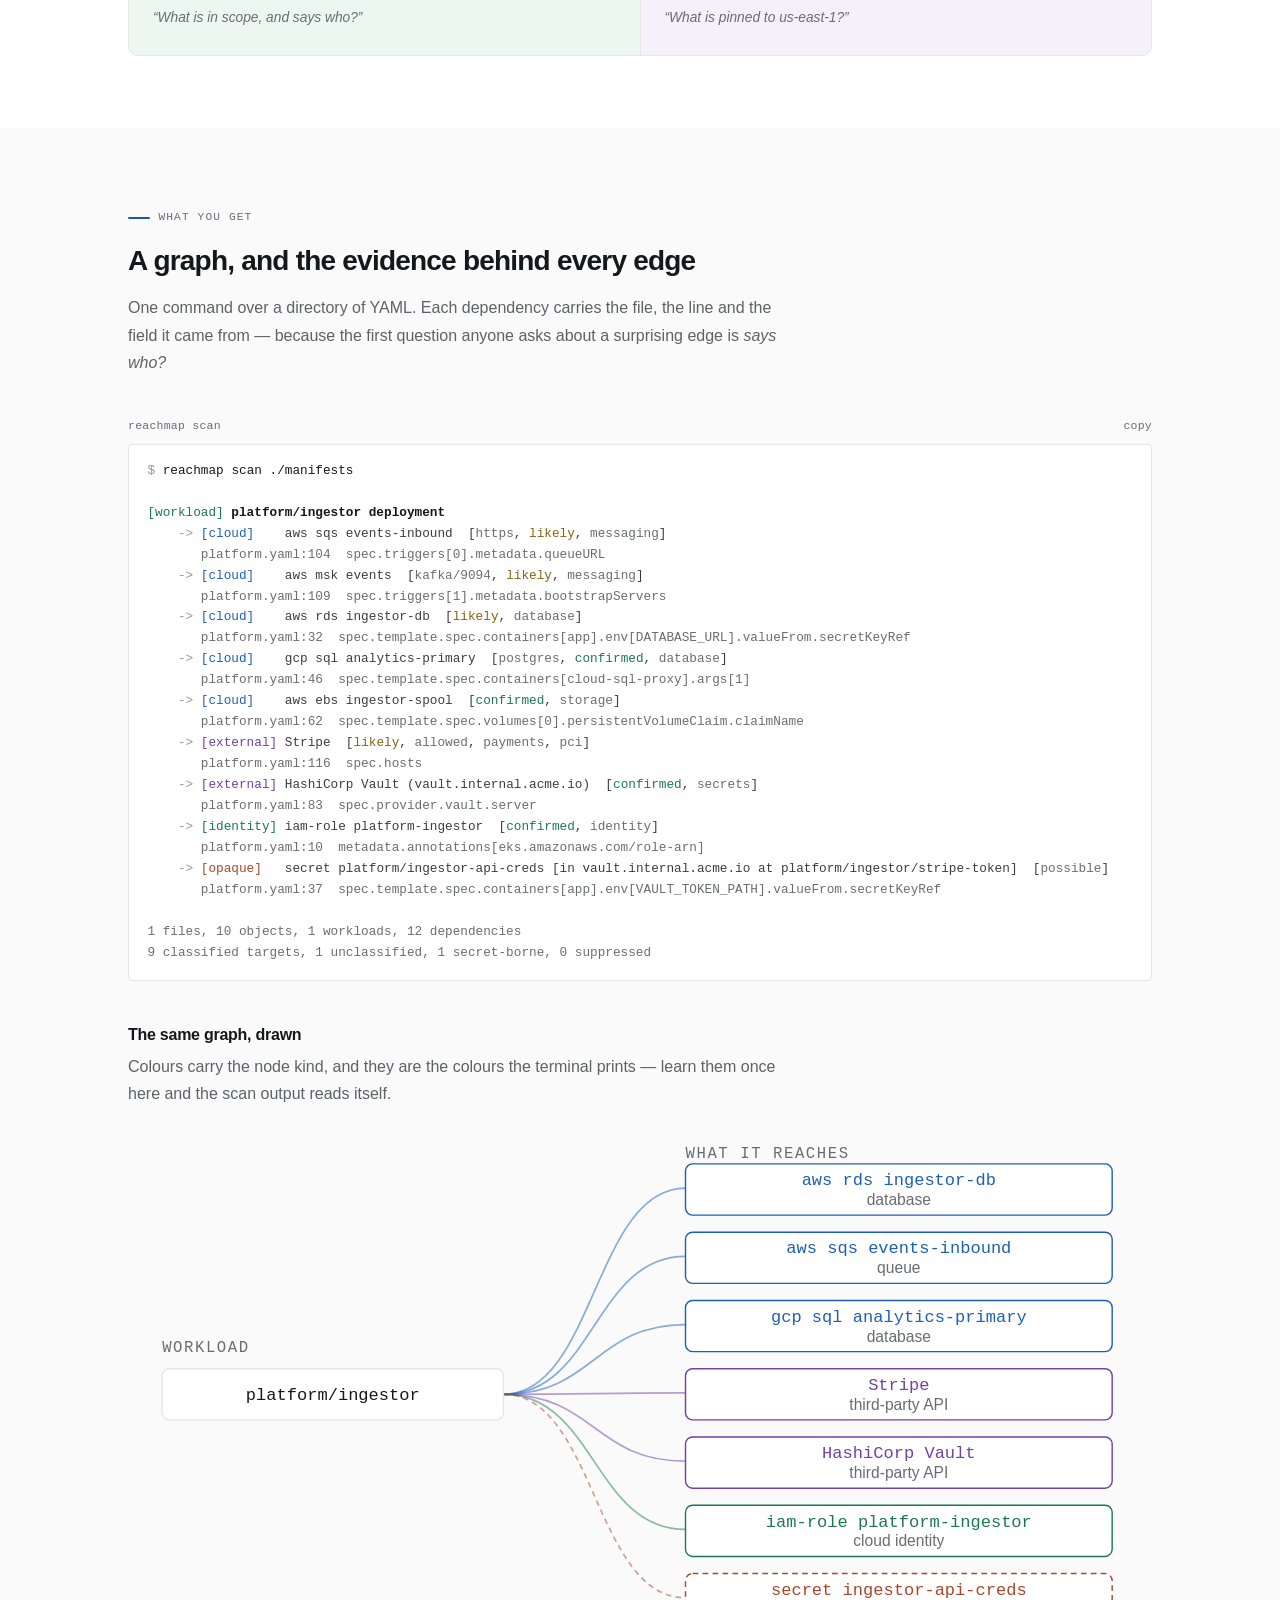
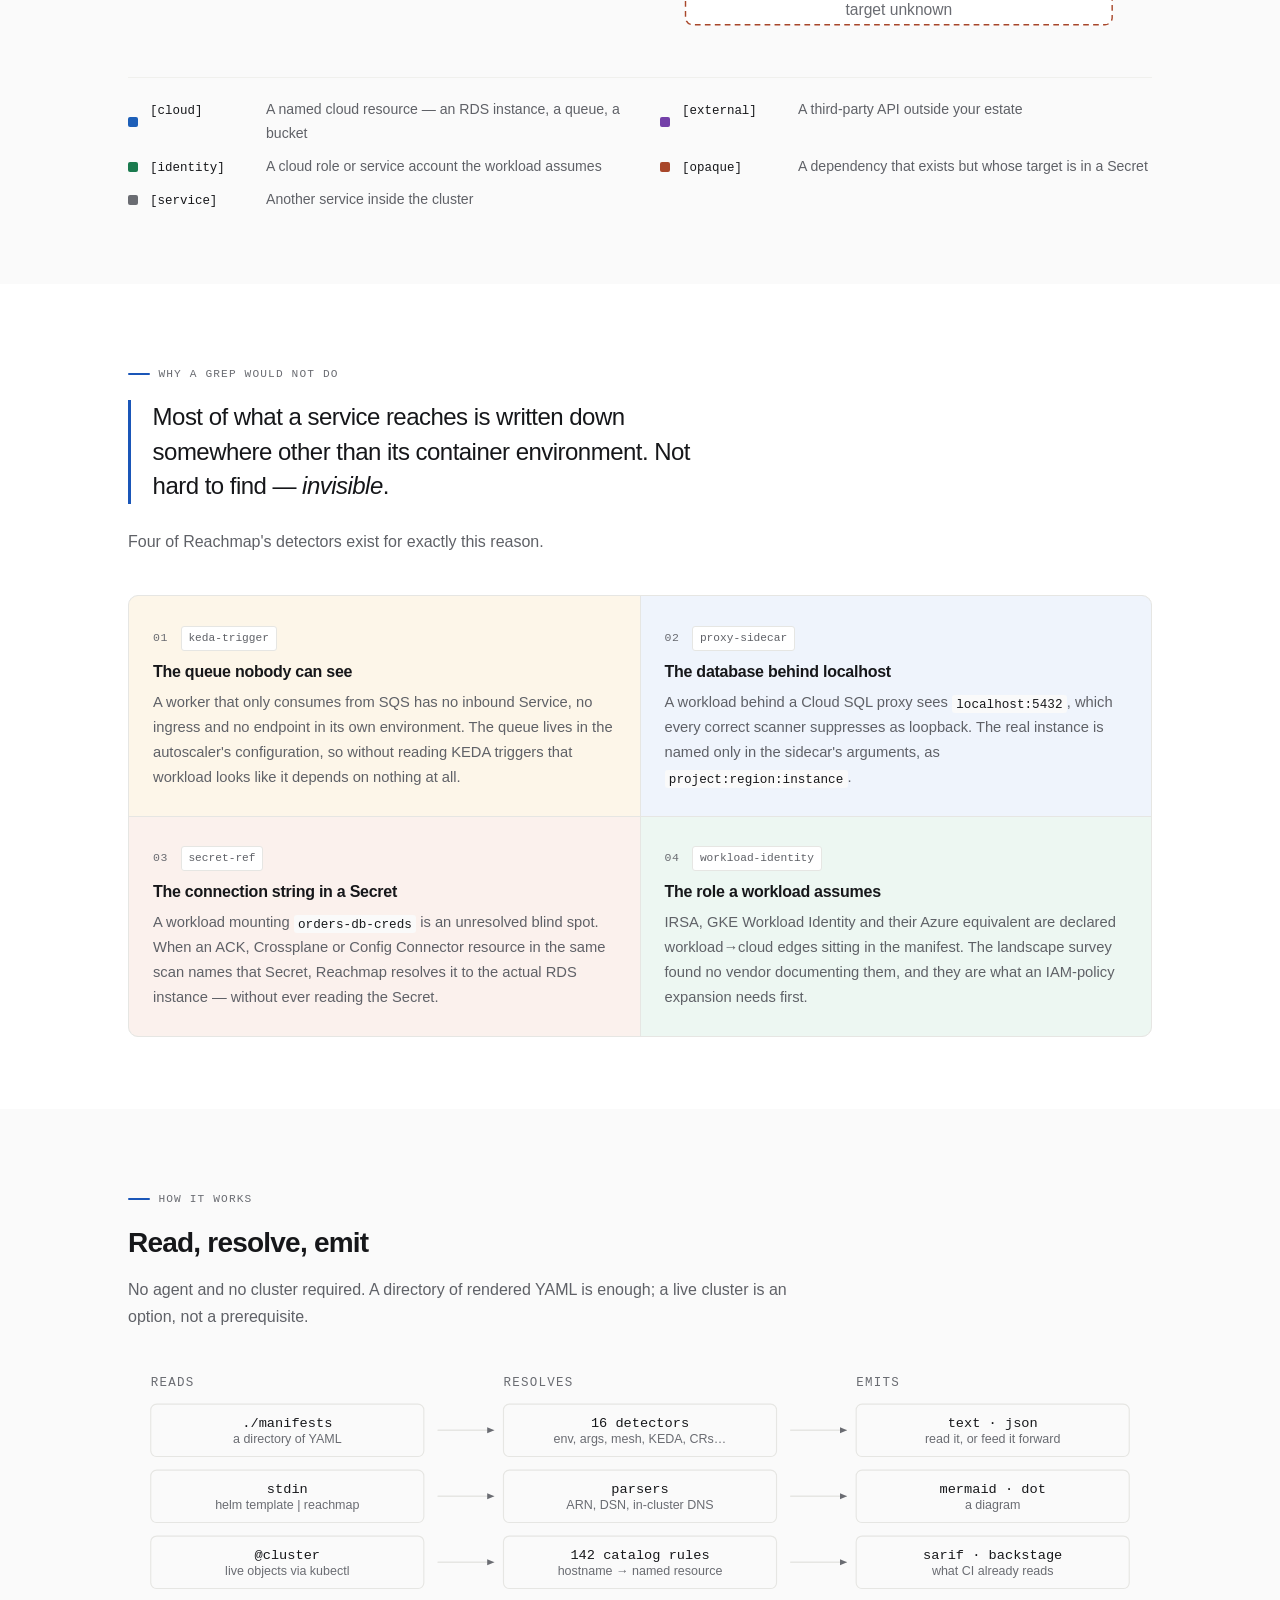
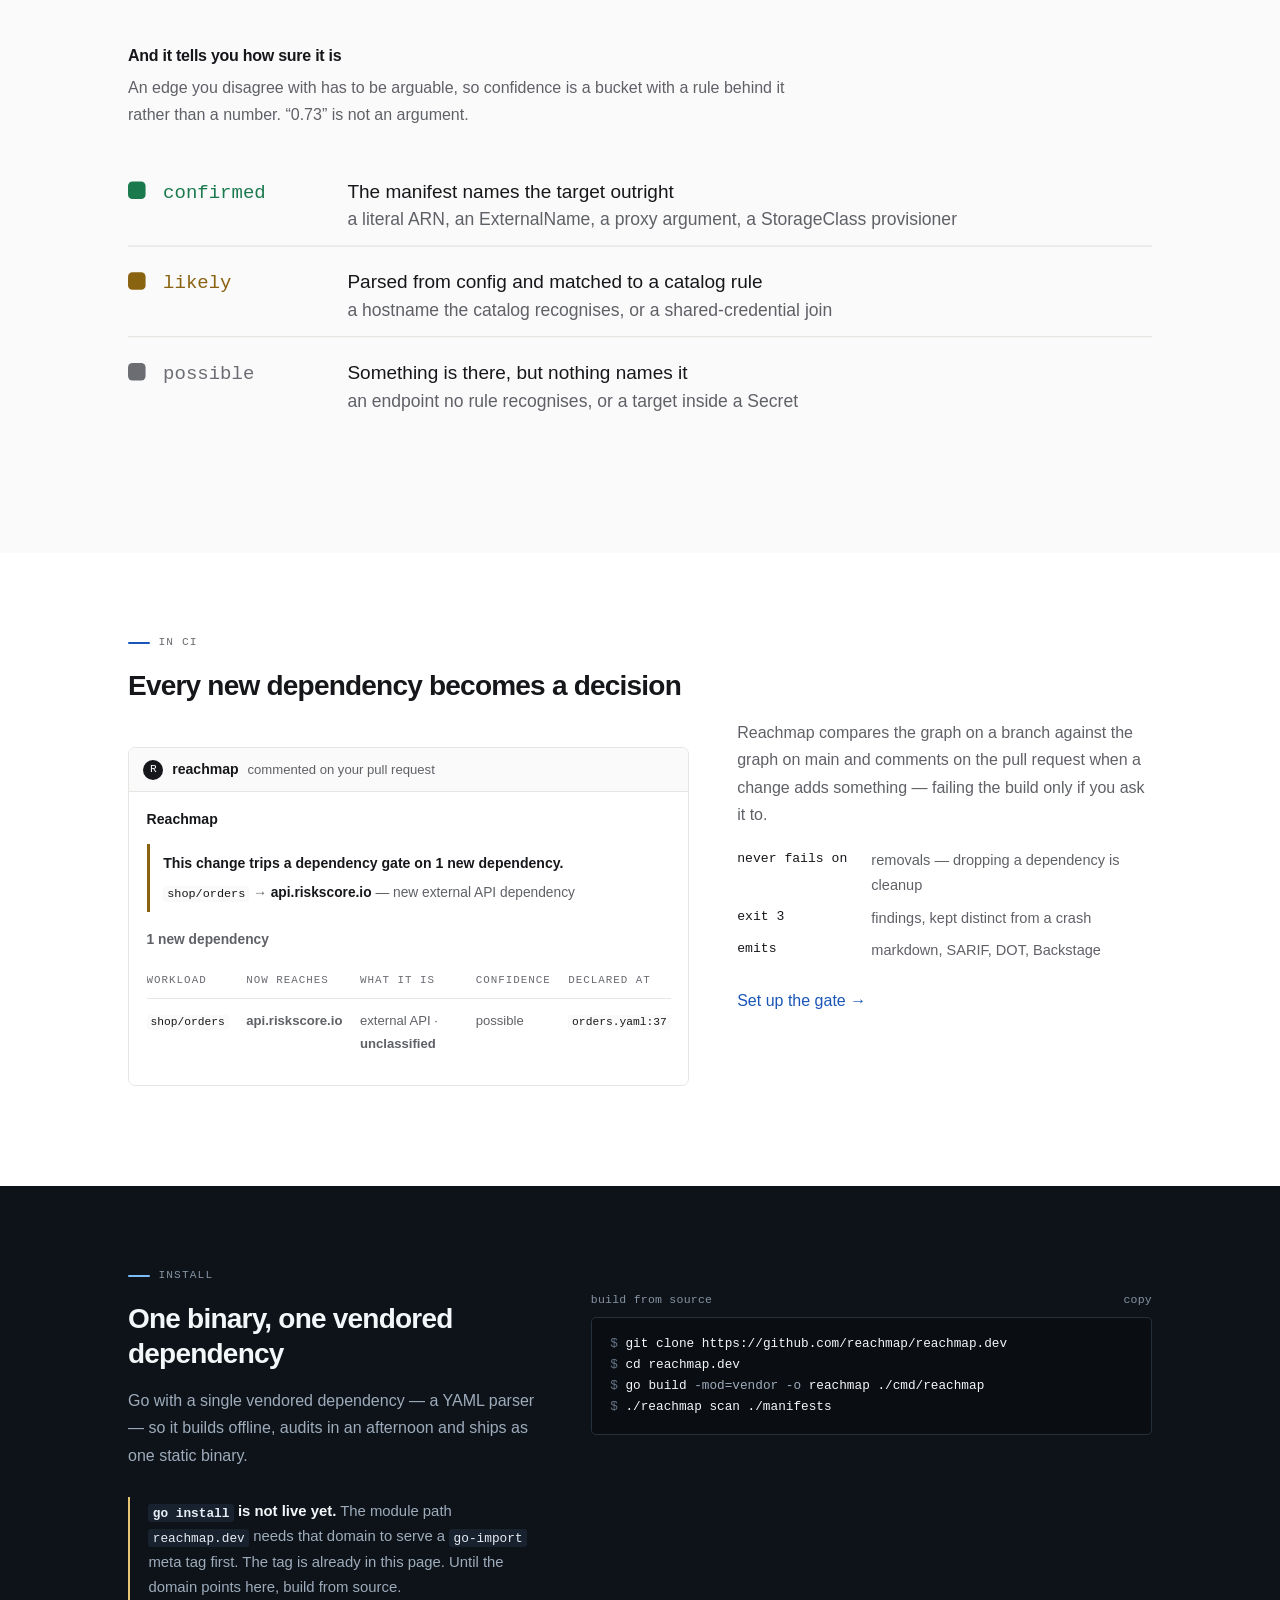
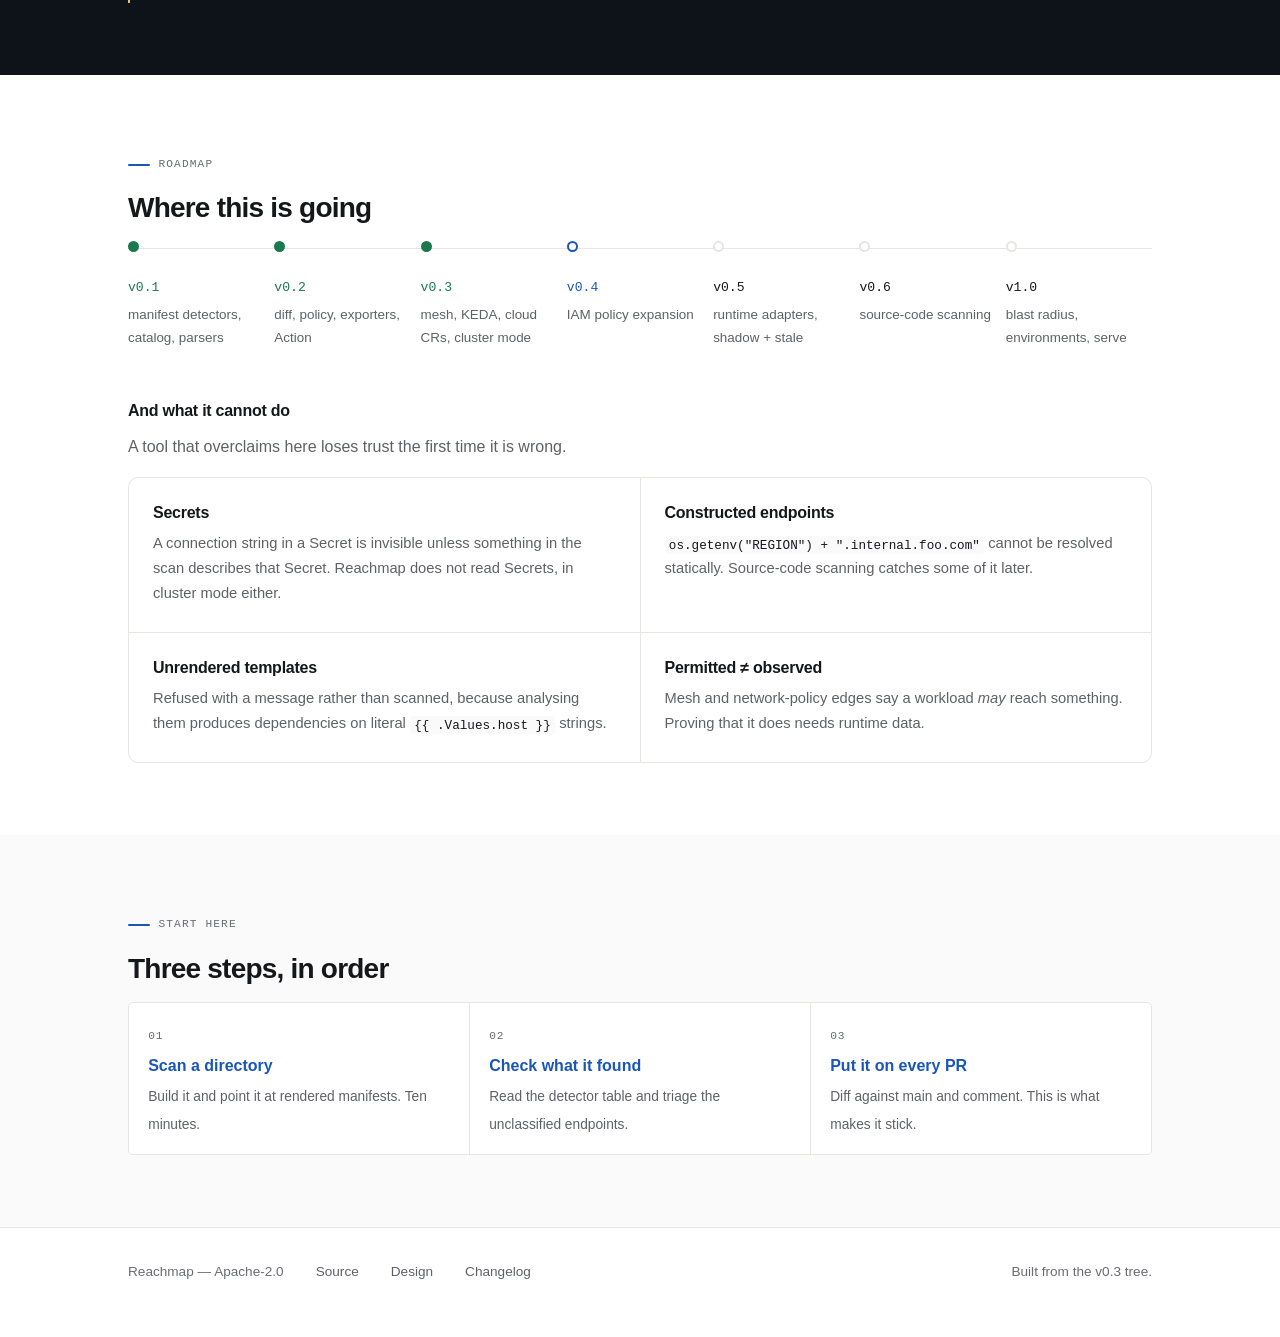
==== commit 974d35b9: "design: give the page a beat The site was nine consecutive sections of label, heading, intro paragra" ====
--- a/index.html
+++ b/index.html
@@ -31,42 +31,54 @@
 
 <section class="hero">
   <div class="wrap">
-    <h1>Know what your workloads<br><span class="dim">depend on.</span></h1>
-    <p class="lede">
-      Every service quietly accumulates dependencies &mdash; a queue, a managed database,
-      four vendor APIs, a cloud role. Nobody wrote them down, and the list only matters
-      on the day one of them breaks. <strong>Reachmap writes it down for you</strong>, from
-      the manifests you already have.
-    </p>
-    <div class="cta-row">
-      <a class="btn btn-primary" href="docs/quickstart.html">Quickstart &rarr;</a>
-      <a class="btn" href="#what-you-get">See what it produces</a>
-      <a class="btn" href="https://github.com/reachmap/reachmap.dev">Source</a>
-    </div>
-
-    <figure class="dia "><div class="dia-scroll"><div class="dia-inner" style="min-width:790px"><svg class="dia-svg" viewBox="0 0 880 360" role="img" aria-labelledby="t69ee3e4d d2bf0928f" preserveAspectRatio="xMidYMid meet"><title id="t69ee3e4d">Blast radius of one degraded dependency</title><desc id="d2bf0928f">Four services on the left connect to four shared dependencies on the right. Stripe is marked degraded; the edges from checkout and orders to Stripe are highlighted, showing those two services are affected and search and ingestor are not.</desc><g><path d="M232 57 C322.0 57, 322.0 51, 412 51" class="e-line e-hot"/><path d="M232 57 C322.0 57, 322.0 115, 412 115" class="e-line"/><path d="M232 121 C322.0 121, 322.0 51, 412 51" class="e-line e-hot"/><path d="M232 121 C322.0 121, 322.0 115, 412 115" class="e-line"/><path d="M232 121 C322.0 121, 322.0 179, 412 179" class="e-line"/><path d="M232 185 C322.0 185, 322.0 179, 412 179" class="e-line"/><path d="M232 249 C322.0 249, 322.0 243, 412 243" class="e-line"/><path d="M232 249 C322.0 249, 322.0 179, 412 179" class="e-line"/><text x="24" y="22" class="d-cap">YOUR SERVICES</text><rect x="24" y="40" width="208" height="34" rx="5" class="n-box hit"/><text x="128.0" y="61.0" class="n-label hit">checkout</text><rect x="24" y="104" width="208" height="34" rx="5" class="n-box hit"/><text x="128.0" y="125.0" class="n-label hit">orders</text><rect x="24" y="168" width="208" height="34" rx="5" class="n-box "/><text x="128.0" y="189.0" class="n-label ">search</text><rect x="24" y="232" width="208" height="34" rx="5" class="n-box "/><text x="128.0" y="253.0" class="n-label ">ingestor</text><text x="412" y="22" class="d-cap">WHAT THEY REACH</text><rect x="412" y="34" width="208" height="34" rx="5" class="n-box  down"/><text x="516.0" y="55.0" class="n-label  down">Stripe</text><rect x="412" y="98" width="208" height="34" rx="5" class="n-box "/><text x="516.0" y="119.0" class="n-label ">rds orders-prod</text><rect x="412" y="162" width="208" height="34" rx="5" class="n-box "/><text x="516.0" y="183.0" class="n-label ">s3 uploads</text><rect x="412" y="226" width="208" height="34" rx="5" class="n-box "/><text x="516.0" y="247.0" class="n-label ">msk events</text><circle cx="600" cy="51" r="4" class="pulse"/><text x="632" y="45" class="d-note">degraded</text><line x1="24" y1="296" x2="856" y2="296" class="d-rule"/><text x="24" y="322" class="d-ask">Stripe is degraded. Which services are in it?</text><text x="24" y="344" class="d-ans">checkout and orders &mdash; and nothing else. Two seconds, not a war room.</text></g></svg></div></div></figure>
-  </div>
-</section>
-
-<section>
-  <div class="wrap">
-    <div class="sec-label">Why map dependencies</div>
+    <div class="hero-grid">
+      <div>
+        <h1>Know what your workloads<br><span class="dim">depend on.</span></h1>
+        <p class="lede">
+          Every service quietly accumulates dependencies &mdash; a queue, a managed
+          database, four vendor APIs, a cloud role. Nobody wrote them down, and the list
+          only matters on the day one of them breaks.
+          <strong>Reachmap writes it down for you</strong>, from the manifests you already have.
+        </p>
+        <div class="cta-row">
+          <a class="btn btn-primary" href="docs/quickstart.html">Quickstart &rarr;</a>
+          <a class="btn" href="#what-you-get">See what it produces</a>
+        </div>
+      </div>
+      <div class="hero-art"><figure class="dia "><div class="dia-scroll"><div class="dia-inner" style="min-width:460px"><svg class="dia-svg" viewBox="0 0 560 276" role="img" aria-labelledby="t69ee3e4d dc1c272f3" preserveAspectRatio="xMidYMid meet"><title id="t69ee3e4d">Blast radius of one degraded dependency</title><desc id="dc1c272f3">Three services on the left connect to three shared dependencies on the right. Stripe is marked degraded; the edges from checkout and orders to Stripe are highlighted, showing those two services are affected and search is not.</desc><g><path d="M150 56 C210.0 56, 210.0 50, 270 50" class="e-line e-hot"/><path d="M150 56 C210.0 56, 210.0 112, 270 112" class="e-line"/><path d="M150 108 C210.0 108, 210.0 50, 270 50" class="e-line e-hot"/><path d="M150 108 C210.0 108, 210.0 174, 270 174" class="e-line"/><path d="M150 160 C210.0 160, 210.0 174, 270 174" class="e-line"/><text x="0" y="20" class="d-cap">YOUR SERVICES</text><rect x="0" y="40" width="150" height="32" rx="5" class="n-box hit"/><text x="75.0" y="60.0" class="n-label hit">checkout</text><rect x="0" y="92" width="150" height="32" rx="5" class="n-box hit"/><text x="75.0" y="112.0" class="n-label hit">orders</text><rect x="0" y="144" width="150" height="32" rx="5" class="n-box "/><text x="75.0" y="164.0" class="n-label ">search</text><text x="270" y="20" class="d-cap">WHAT THEY REACH</text><rect x="270" y="34" width="190" height="32" rx="5" class="n-box down"/><text x="365.0" y="54.0" class="n-label down">Stripe</text><rect x="270" y="96" width="190" height="32" rx="5" class="n-box "/><text x="365.0" y="116.0" class="n-label ">rds orders-prod</text><rect x="270" y="158" width="190" height="32" rx="5" class="n-box "/><text x="365.0" y="178.0" class="n-label ">s3 uploads</text><circle cx="446" cy="50" r="4" class="pulse"/><text x="470" y="44" class="d-note">degraded</text><line x1="0" y1="214" x2="560" y2="214" class="d-rule"/><text x="0" y="240" class="d-ask">Stripe is degraded. Who is in it?</text><text x="0" y="264" class="d-ans">checkout and orders. Not search.</text></g></svg></div></div></figure></div>
+    </div>
+  </div>
+</section>
+
+<section class="band-ink">
+  <div class="wrap">
+    <div class="stats"><div class="stat"><span class="s-num">16<span class="s-unit"></span></span>
+        <span class="s-label">detectors, nine of which read things that are not in the pod spec</span></div><div class="stat"><span class="s-num">142<span class="s-unit"></span></span>
+        <span class="s-label">catalog rules across AWS, GCP, Azure and third-party APIs</span></div><div class="stat"><span class="s-num">1<span class="s-unit"></span></span>
+        <span class="s-label">vendored dependency, so it builds offline as one static binary</span></div><div class="stat"><span class="s-num">0<span class="s-unit"></span></span>
+        <span class="s-label">agents, sidecars or cluster credentials required to start</span></div></div>
+  </div>
+</section>
+
+<section class="plain">
+  <div class="wrap">
+    <div class="eyebrow">Why map dependencies</div>
     <h2>Four questions that are hard today</h2>
     <p class="sec-intro">
       None of these need a new tool to <em>ask</em>. They need an answer you can trust
-      without a week of archaeology, and an answer that is still true next month.
-    </p>
-    <div class="payoffs"><div class="payoff"><svg class="p-icon" viewBox="0 0 20 20" fill="none" stroke="currentColor" stroke-width="1.4" stroke-linecap="round" stroke-linejoin="round" aria-hidden="true"><path d="M10 3.5 18.5 17H1.5L10 3.5Z"/><path d="M10 8.5v3.5"/><circle cx="10" cy="14.6" r=".9" class="i-dot"/></svg>
-        <h3>When something breaks, know who is in it</h3><p>A vendor degrades or a region wobbles. Today that starts with a war room and a lot of grep. With a map it starts with a list of exactly which services touch the thing that broke.</p><span class="p-q">&ldquo;Which services call Stripe?&rdquo;</span></div><div class="payoff"><svg class="p-icon" viewBox="0 0 20 20" fill="none" stroke="currentColor" stroke-width="1.4" stroke-linecap="round" stroke-linejoin="round" aria-hidden="true"><circle cx="5.5" cy="4.5" r="2"/><circle cx="5.5" cy="15.5" r="2"/><circle cx="14.5" cy="4.5" r="2"/><path d="M5.5 6.5v7"/><path d="M14.5 6.5c0 4-9 2.5-9 7"/></svg>
-        <h3>Catch the dependency nobody reviewed</h3><p>New third-party APIs arrive one pull request at a time, each too small to argue about. Nobody decides to depend on eleven vendors; it just happens. A diff on every PR makes each one a decision.</p><span class="p-q">&ldquo;What did this branch just add?&rdquo;</span></div><div class="payoff"><svg class="p-icon" viewBox="0 0 20 20" fill="none" stroke="currentColor" stroke-width="1.4" stroke-linecap="round" stroke-linejoin="round" aria-hidden="true"><path d="M10 2.5 16.5 5v5.2c0 3.6-2.6 6.2-6.5 7.3-3.9-1.1-6.5-3.7-6.5-7.3V5L10 2.5Z"/><path d="M7.2 10.1 9.3 12.2l3.6-3.8"/></svg>
-        <h3>Answer the audit question in minutes</h3><p>What leaves the cluster, which workloads are in PCI scope, and which cloud roles does each service assume. These questions get asked once a year and cost a week each time.</p><span class="p-q">&ldquo;What is in scope, and says who?&rdquo;</span></div><div class="payoff"><svg class="p-icon" viewBox="0 0 20 20" fill="none" stroke="currentColor" stroke-width="1.4" stroke-linecap="round" stroke-linejoin="round" aria-hidden="true"><path d="M2.5 6.5h11"/><path d="M10.5 3.5 13.8 6.5 10.5 9.5"/><path d="M17.5 13.5h-11"/><path d="M9.5 10.5 6.2 13.5 9.5 16.5"/></svg>
-        <h3>See what a move would actually cost</h3><p>Changing region, account or provider is priced by what is pinned to the old one. A PVC tied to one availability zone and a hardcoded regional endpoint are the same surprise, six months apart.</p><span class="p-q">&ldquo;What is pinned to us-east-1?&rdquo;</span></div></div>
-  </div>
-</section>
-
-<section id="what-you-get">
-  <div class="wrap">
-    <div class="sec-label">What you get</div>
+      without a week of archaeology, and one that is still true next month.
+    </p>
+    <div class="cards cards-2"><div class="card t-a"><span class="c-chip"><svg class="p-icon" viewBox="0 0 20 20" fill="none" stroke="currentColor" stroke-width="1.4" stroke-linecap="round" stroke-linejoin="round" aria-hidden="true"><path d="M10 3.5 18.5 17H1.5L10 3.5Z"/><path d="M10 8.5v3.5"/><circle cx="10" cy="14.6" r=".9" class="i-dot"/></svg></span>
+        <h3>When something breaks, know who is in it</h3><p>A vendor degrades or a region wobbles. Today that starts with a war room and a lot of grep. With a map it starts with a list of exactly which services touch the thing that broke.</p><span class="c-q">&ldquo;Which services call Stripe?&rdquo;</span></div><div class="card t-b"><span class="c-chip"><svg class="p-icon" viewBox="0 0 20 20" fill="none" stroke="currentColor" stroke-width="1.4" stroke-linecap="round" stroke-linejoin="round" aria-hidden="true"><circle cx="5.5" cy="4.5" r="2"/><circle cx="5.5" cy="15.5" r="2"/><circle cx="14.5" cy="4.5" r="2"/><path d="M5.5 6.5v7"/><path d="M14.5 6.5c0 4-9 2.5-9 7"/></svg></span>
+        <h3>Catch the dependency nobody reviewed</h3><p>New third-party APIs arrive one pull request at a time, each too small to argue about. Nobody decides to depend on eleven vendors; it just happens.</p><span class="c-q">&ldquo;What did this branch just add?&rdquo;</span></div><div class="card t-g"><span class="c-chip"><svg class="p-icon" viewBox="0 0 20 20" fill="none" stroke="currentColor" stroke-width="1.4" stroke-linecap="round" stroke-linejoin="round" aria-hidden="true"><path d="M10 2.5 16.5 5v5.2c0 3.6-2.6 6.2-6.5 7.3-3.9-1.1-6.5-3.7-6.5-7.3V5L10 2.5Z"/><path d="M7.2 10.1 9.3 12.2l3.6-3.8"/></svg></span>
+        <h3>Answer the audit question in minutes</h3><p>What leaves the cluster, which workloads are in PCI scope, and which cloud roles each service assumes. Asked once a year, and it costs a week each time.</p><span class="c-q">&ldquo;What is in scope, and says who?&rdquo;</span></div><div class="card t-p"><span class="c-chip"><svg class="p-icon" viewBox="0 0 20 20" fill="none" stroke="currentColor" stroke-width="1.4" stroke-linecap="round" stroke-linejoin="round" aria-hidden="true"><path d="M2.5 6.5h11"/><path d="M10.5 3.5 13.8 6.5 10.5 9.5"/><path d="M17.5 13.5h-11"/><path d="M9.5 10.5 6.2 13.5 9.5 16.5"/></svg></span>
+        <h3>See what a move would actually cost</h3><p>Changing region, account or provider is priced by what is pinned to the old one. A PVC tied to one availability zone and a hardcoded regional endpoint are the same surprise, six months apart.</p><span class="c-q">&ldquo;What is pinned to us-east-1?&rdquo;</span></div></div>
+  </div>
+</section>
+
+<section class="band-soft" id="what-you-get">
+  <div class="wrap">
+    <div class="eyebrow">What you get</div>
     <h2>A graph, and the evidence behind every edge</h2>
     <p class="sec-intro">
       One command over a directory of YAML. Each dependency carries the file, the line and
@@ -105,60 +117,41 @@
 <span class="t-meta">9 classified targets, 1 unclassified, 1 secret-borne, 0 suppressed</span></code></pre>
 </div>
 
+    <h3 style="font-size:1rem; margin:2.75rem 0 .5rem">The same graph, drawn</h3>
+    <p class="sec-intro" style="margin-bottom:1rem">
+      Colours carry the node kind, and they are the colours the terminal prints &mdash;
+      learn them once here and the scan output reads itself.
+    </p>
     <figure class="dia "><div class="dia-scroll"><div class="dia-inner" style="min-width:660px"><svg class="dia-svg" viewBox="0 0 720 350" role="img" aria-labelledby="tb25acefd d24c980c4" preserveAspectRatio="xMidYMid meet"><title id="tb25acefd">The reach graph a scan produces</title><desc id="d24c980c4">The workload platform/ingestor on the left, connected to seven targets on the right: three cloud resources, two third-party APIs, one cloud identity, and one unresolved secret reference. Each target is coloured by kind.</desc><g><path d="M264 176 C328.0 176, 328.0 31, 392 31" class="e-line e-cloud"/><path d="M264 176 C328.0 176, 328.0 79, 392 79" class="e-line e-cloud"/><path d="M264 176 C328.0 176, 328.0 127, 392 127" class="e-line e-cloud"/><path d="M264 176 C328.0 176, 328.0 175, 392 175" class="e-line e-ext"/><path d="M264 176 C328.0 176, 328.0 223, 392 223" class="e-line e-ext"/><path d="M264 176 C328.0 176, 328.0 271, 392 271" class="e-line e-ident"/><path d="M264 176 C328.0 176, 328.0 319, 392 319" class="e-line e-opaque"/><rect x="24" y="158" width="240" height="36" rx="5" class="n-box workload"/><text x="144.0" y="180.0" class="n-label workload">platform/ingestor</text><text x="24" y="146" class="d-cap">WORKLOAD</text><text x="392" y="10" class="d-cap">WHAT IT REACHES</text><rect x="392" y="14" width="300" height="36" rx="5" class="n-box cloud"/><text x="542.0" y="29.0" class="n-label cloud">aws rds ingestor-db</text><text x="542.0" y="43.0" class="n-sub">database</text><rect x="392" y="62" width="300" height="36" rx="5" class="n-box cloud"/><text x="542.0" y="77.0" class="n-label cloud">aws sqs events-inbound</text><text x="542.0" y="91.0" class="n-sub">queue</text><rect x="392" y="110" width="300" height="36" rx="5" class="n-box cloud"/><text x="542.0" y="125.0" class="n-label cloud">gcp sql analytics-primary</text><text x="542.0" y="139.0" class="n-sub">database</text><rect x="392" y="158" width="300" height="36" rx="5" class="n-box ext"/><text x="542.0" y="173.0" class="n-label ext">Stripe</text><text x="542.0" y="187.0" class="n-sub">third-party API</text><rect x="392" y="206" width="300" height="36" rx="5" class="n-box ext"/><text x="542.0" y="221.0" class="n-label ext">HashiCorp Vault</text><text x="542.0" y="235.0" class="n-sub">third-party API</text><rect x="392" y="254" width="300" height="36" rx="5" class="n-box ident"/><text x="542.0" y="269.0" class="n-label ident">iam-role platform-ingestor</text><text x="542.0" y="283.0" class="n-sub">cloud identity</text><rect x="392" y="302" width="300" height="36" rx="5" class="n-box opaque"/><text x="542.0" y="317.0" class="n-label opaque">secret ingestor-api-creds</text><text x="542.0" y="331.0" class="n-sub">target unknown</text></g></svg></div></div></figure>
-
-    <p class="sec-intro" style="margin-bottom:0.5rem">
-      The colours above are the same ones the terminal prints, and they mean this:
-    </p>
-    <div class="legend"><div class="lg-row"><span class="lg-swatch lg-cloud"></span><code class="lg-tag">[cloud]</code><span class="lg-desc">A named cloud resource — an RDS instance, a queue, a bucket</span></div><div class="lg-row"><span class="lg-swatch lg-ext"></span><code class="lg-tag">[external]</code><span class="lg-desc">A third-party API outside your estate</span></div><div class="lg-row"><span class="lg-swatch lg-ident"></span><code class="lg-tag">[identity]</code><span class="lg-desc">A cloud role or service account the workload assumes</span></div><div class="lg-row"><span class="lg-swatch lg-opaque"></span><code class="lg-tag">[opaque]</code><span class="lg-desc">A dependency that exists but whose target is in a Secret</span></div><div class="lg-row"><span class="lg-swatch lg-svc"></span><code class="lg-tag">[service]</code><span class="lg-desc">Another service inside the cluster</span></div></div>
-  </div>
-</section>
-
-<section>
-  <div class="wrap">
-    <div class="sec-label">Why a grep would not do</div>
-    <h2>A pod spec is not the dependency list</h2>
+    <div class="legend legend-wide"><div class="lg-row"><span class="lg-swatch lg-cloud"></span><code class="lg-tag">[cloud]</code><span class="lg-desc">A named cloud resource — an RDS instance, a queue, a bucket</span></div><div class="lg-row"><span class="lg-swatch lg-ext"></span><code class="lg-tag">[external]</code><span class="lg-desc">A third-party API outside your estate</span></div><div class="lg-row"><span class="lg-swatch lg-ident"></span><code class="lg-tag">[identity]</code><span class="lg-desc">A cloud role or service account the workload assumes</span></div><div class="lg-row"><span class="lg-swatch lg-opaque"></span><code class="lg-tag">[opaque]</code><span class="lg-desc">A dependency that exists but whose target is in a Secret</span></div><div class="lg-row"><span class="lg-swatch lg-svc"></span><code class="lg-tag">[service]</code><span class="lg-desc">Another service inside the cluster</span></div></div>
+  </div>
+</section>
+
+<section class="plain">
+  <div class="wrap">
+    <div class="eyebrow">Why a grep would not do</div>
+    <p class="pull">
+      Most of what a service reaches is written down somewhere other than its container
+      environment. Not hard to find &mdash; <em>invisible</em>.
+    </p>
     <p class="sec-intro">
-      Most of what a service reaches is written down somewhere other than its container
-      environment. Four of Reachmap's detectors exist because those dependencies are
-      otherwise invisible &mdash; not hard to find, <em>invisible</em>.
-    </p>
-    <div class="grid grid-2">
-      <div class="cell">
-        <span class="tag">keda-trigger</span>
-        <h3>The queue nobody can see</h3>
-        <p>A worker that only consumes from SQS has no inbound Service, no ingress and no
-        endpoint in its own environment. The queue lives in the autoscaler's configuration.
-        Without reading KEDA triggers, that workload looks like it depends on nothing.</p>
-      </div>
-      <div class="cell">
-        <span class="tag">proxy-sidecar</span>
-        <h3>The database behind localhost</h3>
-        <p>A workload behind a Cloud SQL proxy sees <code>localhost:5432</code>, which every
-        correct scanner suppresses as loopback. The real instance is named only in the
-        sidecar's arguments, as <code>project:region:instance</code>.</p>
-      </div>
-      <div class="cell">
-        <span class="tag">secret-ref</span>
-        <h3>The connection string in a Secret</h3>
-        <p>A workload mounting <code>orders-db-creds</code> is an unresolved blind spot. When an
-        ACK, Crossplane or Config Connector resource in the same scan names that Secret,
-        Reachmap resolves it to the actual RDS instance &mdash; without ever reading the Secret.</p>
-      </div>
-      <div class="cell">
-        <span class="tag">workload-identity</span>
-        <h3>The role a workload assumes</h3>
-        <p>IRSA, GKE Workload Identity and their Azure equivalent are declared
-        workload&rarr;cloud edges sitting in the manifest. The landscape survey found no
-        vendor documenting them. They are also what an IAM-policy expansion needs first.</p>
-      </div>
-    </div>
-  </div>
-</section>
-
-<section>
-  <div class="wrap">
-    <div class="sec-label">How it works</div>
+      Four of Reachmap's detectors exist for exactly this reason.
+    </p>
+    <div class="cards cards-2"><div class="card t-a"><span class="c-num">01</span>
+        <span class="c-det">keda-trigger</span>
+        <h3 style="margin-top:.7rem">The queue nobody can see</h3><p>A worker that only consumes from SQS has no inbound Service, no ingress and no endpoint in its own environment. The queue lives in the autoscaler's configuration, so without reading KEDA triggers that workload looks like it depends on nothing at all.</p></div><div class="card t-b"><span class="c-num">02</span>
+        <span class="c-det">proxy-sidecar</span>
+        <h3 style="margin-top:.7rem">The database behind localhost</h3><p>A workload behind a Cloud SQL proxy sees <code>localhost:5432</code>, which every correct scanner suppresses as loopback. The real instance is named only in the sidecar's arguments, as <code>project:region:instance</code>.</p></div><div class="card t-c"><span class="c-num">03</span>
+        <span class="c-det">secret-ref</span>
+        <h3 style="margin-top:.7rem">The connection string in a Secret</h3><p>A workload mounting <code>orders-db-creds</code> is an unresolved blind spot. When an ACK, Crossplane or Config Connector resource in the same scan names that Secret, Reachmap resolves it to the actual RDS instance &mdash; without ever reading the Secret.</p></div><div class="card t-g"><span class="c-num">04</span>
+        <span class="c-det">workload-identity</span>
+        <h3 style="margin-top:.7rem">The role a workload assumes</h3><p>IRSA, GKE Workload Identity and their Azure equivalent are declared workload&rarr;cloud edges sitting in the manifest. The landscape survey found no vendor documenting them, and they are what an IAM-policy expansion needs first.</p></div></div>
+  </div>
+</section>
+
+<section class="band-soft">
+  <div class="wrap">
+    <div class="eyebrow">How it works</div>
     <h2>Read, resolve, emit</h2>
     <p class="sec-intro">
       No agent and no cluster required. A directory of rendered YAML is enough; a live
@@ -166,8 +159,8 @@
     </p>
     <figure class="dia "><div class="dia-scroll"><div class="dia-inner" style="min-width:810px"><svg class="dia-svg" viewBox="0 0 900 200" role="img" aria-labelledby="t179f091a dc845013e" preserveAspectRatio="xMidYMid meet"><title id="t179f091a">How a scan flows</title><desc id="dc845013e">Three stages. Reads: a manifest directory, stdin, or a live cluster. Resolves: sixteen detectors, the ARN and DSN parsers, and 142 catalog rules. Emits: text and JSON, Mermaid and DOT diagrams, SARIF and Backstage entities.</desc><defs><marker id="rm-arrow" viewBox="0 0 8 8" refX="7" refY="4" markerWidth="6" markerHeight="6" orient="auto"><path d="M0 1 L7 4 L0 7" class="e-head"/></marker></defs><g><text x="20" y="14" class="d-cap">READS</text><rect x="20" y="30" width="240" height="46" rx="5" class="n-box stage"/><text x="140.0" y="50.0" class="n-label stage">./manifests</text><text x="140.0" y="64.0" class="n-sub">a directory of YAML</text><rect x="20" y="88" width="240" height="46" rx="5" class="n-box stage"/><text x="140.0" y="108.0" class="n-label stage">stdin</text><text x="140.0" y="122.0" class="n-sub">helm template | reachmap</text><rect x="20" y="146" width="240" height="46" rx="5" class="n-box stage"/><text x="140.0" y="166.0" class="n-label stage">@cluster</text><text x="140.0" y="180.0" class="n-sub">live objects via kubectl</text><text x="330" y="14" class="d-cap">RESOLVES</text><rect x="330" y="30" width="240" height="46" rx="5" class="n-box stage"/><text x="450.0" y="50.0" class="n-label stage">16 detectors</text><text x="450.0" y="64.0" class="n-sub">env, args, mesh, KEDA, CRs…</text><rect x="330" y="88" width="240" height="46" rx="5" class="n-box stage"/><text x="450.0" y="108.0" class="n-label stage">parsers</text><text x="450.0" y="122.0" class="n-sub">ARN, DSN, in-cluster DNS</text><rect x="330" y="146" width="240" height="46" rx="5" class="n-box stage"/><text x="450.0" y="166.0" class="n-label stage">142 catalog rules</text><text x="450.0" y="180.0" class="n-sub">hostname → named resource</text><text x="640" y="14" class="d-cap">EMITS</text><rect x="640" y="30" width="240" height="46" rx="5" class="n-box stage"/><text x="760.0" y="50.0" class="n-label stage">text · json</text><text x="760.0" y="64.0" class="n-sub">read it, or feed it forward</text><rect x="640" y="88" width="240" height="46" rx="5" class="n-box stage"/><text x="760.0" y="108.0" class="n-label stage">mermaid · dot</text><text x="760.0" y="122.0" class="n-sub">a diagram</text><rect x="640" y="146" width="240" height="46" rx="5" class="n-box stage"/><text x="760.0" y="166.0" class="n-label stage">sarif · backstage</text><text x="760.0" y="180.0" class="n-sub">what CI already reads</text><path d="M272 53 H322" class="e-line e-arrow" marker-end="url(#rm-arrow)"/><path d="M582 53 H632" class="e-line e-arrow" marker-end="url(#rm-arrow)"/><path d="M272 111 H322" class="e-line e-arrow" marker-end="url(#rm-arrow)"/><path d="M582 111 H632" class="e-line e-arrow" marker-end="url(#rm-arrow)"/><path d="M272 169 H322" class="e-line e-arrow" marker-end="url(#rm-arrow)"/><path d="M582 169 H632" class="e-line e-arrow" marker-end="url(#rm-arrow)"/></g></svg></div></div></figure>
 
-    <h2 style="margin-top:3rem; font-size:1.15rem">And it tells you how sure it is</h2>
-    <p class="sec-intro">
+    <h3 style="font-size:1rem; margin:3rem 0 .5rem">And it tells you how sure it is</h3>
+    <p class="sec-intro" style="margin-bottom:0.5rem">
       An edge you disagree with has to be arguable, so confidence is a bucket with a rule
       behind it rather than a number. &ldquo;0.73&rdquo; is not an argument.
     </p>
@@ -175,17 +168,12 @@
   </div>
 </section>
 
-<section>
-  <div class="wrap">
-    <div class="sec-label">In CI</div>
+<section class="plain">
+  <div class="wrap">
+    <div class="eyebrow">In CI</div>
     <h2>Every new dependency becomes a decision</h2>
-    <p class="sec-intro">
-      Scanning is useful once. Diffing is useful every day. Reachmap compares the graph on a
-      branch against the graph on main and comments on the pull request when a change adds
-      something &mdash; failing the build only if you ask it to.
-    </p>
-
-    <div class="pr-mock" aria-label="Illustration of the pull-request comment Reachmap leaves">
+    <div class="split split-rev">
+      <div><div class="pr-mock" aria-label="Illustration of the pull-request comment Reachmap leaves">
   <div class="pr-head">
     <span class="pr-avatar" aria-hidden="true">R</span>
     <span class="pr-who">reachmap</span>
@@ -209,40 +197,42 @@
   </tr></tbody>
 </table></div>
   </div>
-</div>
-
-    <div class="grid grid-3">
-      <div class="cell">
-        <h3>Removals never fail</h3>
-        <p>Every gate fires only on <em>added</em> dependencies. Dropping one is cleanup, and a
-        tool that fails CI for it would punish exactly the change teams should be making.</p>
+</div></div>
+      <div>
+        <p class="sec-intro">
+          Reachmap compares the graph on a branch against the graph on main and comments on
+          the pull request when a change adds something &mdash; failing the build only if
+          you ask it to.
+        </p>
+        <dl class="kv" style="margin-bottom:1.5rem">
+          <dt>never fails on</dt><dd>removals &mdash; dropping a dependency is cleanup</dd>
+          <dt>exit 3</dt><dd>findings, kept distinct from a crash</dd>
+          <dt>emits</dt><dd>markdown, SARIF, DOT, Backstage</dd>
+        </dl>
+        <p><a href="docs/ci.html">Set up the gate &rarr;</a></p>
       </div>
-      <div class="cell">
-        <h3>Findings get their own exit code</h3>
-        <p><code>0</code> clean, <code>1</code> tool error, <code>2</code> usage, <code>3</code>
-        findings. Collapsing findings into <code>1</code> makes a crash indistinguishable from a
-        tripped gate, and those need different responses at 3am.</p>
+    </div>
+  </div>
+</section>
+
+<section class="band-ink">
+  <div class="wrap">
+    <div class="split">
+      <div>
+        <div class="eyebrow">Install</div>
+        <h2>One binary, one vendored dependency</h2>
+        <p class="sec-intro">
+          Go with a single vendored dependency &mdash; a YAML parser &mdash; so it builds
+          offline, audits in an afternoon and ships as one static binary.
+        </p>
+        <div class="note warn" style="margin-bottom:0">
+          <strong><code>go install</code> is not live yet.</strong> The module path
+          <code>reachmap.dev</code> needs that domain to serve a <code>go-import</code> meta
+          tag first. The tag is already in this page. Until the domain points here, build
+          from source.
+        </div>
       </div>
-      <div class="cell">
-        <h3>Output CI already reads</h3>
-        <p>A markdown comment for the pull request, SARIF for the security tab, Graphviz DOT
-        and Backstage catalog entities for everything downstream.</p>
-      </div>
-    </div>
-    <p style="margin-top:1.75rem"><a href="docs/ci.html">Set up the gate &rarr;</a></p>
-  </div>
-</section>
-
-<section>
-  <div class="wrap">
-    <div class="sec-label">Install</div>
-    <h2>One binary, one vendored dependency</h2>
-    <p class="sec-intro">
-      Go with a single vendored dependency &mdash; a YAML parser &mdash; so it builds offline,
-      audits in an afternoon and ships as one static binary.
-    </p>
-
-    <div class="term">
+      <div><div class="term">
   <div class="term-bar">
     <span class="dot"></span><span class="dot"></span><span class="dot"></span>
     <span class="label">build from source</span><button class="copy" type="button">copy</button>
@@ -251,41 +241,47 @@
 <span class="t-prompt">$</span> <span class="t-cmd">cd</span> <span class="t-cmd">reachmap.dev</span>
 <span class="t-prompt">$</span> <span class="t-cmd">go</span> <span class="t-cmd">build</span> <span class="t-flag">-mod=vendor</span> <span class="t-flag">-o</span> <span class="t-cmd">reachmap</span> <span class="t-cmd">./cmd/reachmap</span>
 <span class="t-prompt">$</span> <span class="t-cmd">./reachmap</span> <span class="t-cmd">scan</span> <span class="t-cmd">./manifests</span></code></pre>
-</div>
-
-    <div class="note warn">
-      <strong>A note on <code>go install</code>.</strong> The module path is
-      <code>reachmap.dev</code>, which needs that domain to serve a <code>go-import</code> meta
-      tag before <code>go install reachmap.dev/cmd/reachmap@latest</code> can resolve. The tag is
-      already in this site's HTML, so it starts working the moment the domain points here.
-      Until then, build from source.
-    </div>
-  </div>
-</section>
-
-<section>
-  <div class="wrap">
-    <div class="sec-label">Known limits</div>
-    <h2>Stated plainly</h2>
-    <p class="sec-intro">
+</div></div>
+    </div>
+  </div>
+</section>
+
+<section class="plain">
+  <div class="wrap">
+    <div class="eyebrow">Roadmap</div>
+    <h2>Where this is going</h2>
+    <div class="road"><div class="road-step done"><span class="r-ver">v0.1</span>
+        <span class="r-what">manifest detectors, catalog, parsers</span></div><div class="road-step done"><span class="r-ver">v0.2</span>
+        <span class="r-what">diff, policy, exporters, Action</span></div><div class="road-step done"><span class="r-ver">v0.3</span>
+        <span class="r-what">mesh, KEDA, cloud CRs, cluster mode</span></div><div class="road-step now"><span class="r-ver">v0.4</span>
+        <span class="r-what">IAM policy expansion</span></div><div class="road-step "><span class="r-ver">v0.5</span>
+        <span class="r-what">runtime adapters, shadow + stale</span></div><div class="road-step "><span class="r-ver">v0.6</span>
+        <span class="r-what">source-code scanning</span></div><div class="road-step "><span class="r-ver">v1.0</span>
+        <span class="r-what">blast radius, environments, serve</span></div></div>
+
+    <h3 style="font-size:1rem; margin:3.25rem 0 .75rem">And what it cannot do</h3>
+    <p class="sec-intro" style="margin-bottom:1rem">
       A tool that overclaims here loses trust the first time it is wrong.
     </p>
-    <ul style="color:var(--fg-mute); max-width:44rem; line-height:1.8">
-      <li><strong>Secrets.</strong> A connection string in a Secret is invisible unless something in
-      the scan describes that Secret. Reachmap does not read Secrets, in cluster mode either.</li>
-      <li><strong>Dynamically constructed endpoints.</strong>
-      <code>os.getenv("REGION") + ".internal.foo.com"</code> cannot be resolved statically.</li>
-      <li><strong>Unrendered templates.</strong> Refused with a message rather than scanned, because
-      analysing them produces dependencies on literal <code>&#123;&#123; .Values.host &#125;&#125;</code> strings.</li>
-      <li><strong>Permitted reach is not observed reach.</strong> Mesh and network-policy edges say a
-      workload <em>may</em> reach something. Proving it does needs runtime data.</li>
-    </ul>
-  </div>
-</section>
-
-<section>
-  <div class="wrap">
-    <div class="sec-label">Start here</div>
+    <div class="cards cards-2">
+      <div class="card"><h3>Secrets</h3><p>A connection string in a Secret is invisible unless
+      something in the scan describes that Secret. Reachmap does not read Secrets, in cluster
+      mode either.</p></div>
+      <div class="card"><h3>Constructed endpoints</h3><p><code>os.getenv("REGION") +
+      ".internal.foo.com"</code> cannot be resolved statically. Source-code scanning catches
+      some of it later.</p></div>
+      <div class="card"><h3>Unrendered templates</h3><p>Refused with a message rather than
+      scanned, because analysing them produces dependencies on literal
+      <code>&#123;&#123; .Values.host &#125;&#125;</code> strings.</p></div>
+      <div class="card"><h3>Permitted &ne; observed</h3><p>Mesh and network-policy edges say a
+      workload <em>may</em> reach something. Proving that it does needs runtime data.</p></div>
+    </div>
+  </div>
+</section>
+
+<section class="band-soft">
+  <div class="wrap">
+    <div class="eyebrow">Start here</div>
     <h2>Three steps, in order</h2>
     <div class="next">
       <a href="docs/quickstart.html">
--- a/assets/style.css
+++ b/assets/style.css
@@ -17,14 +17,31 @@
   --fg-mute:   #5f6167;
   /* Not lighter than this. Hierarchy here comes from size, weight and letter-
      spacing; leaning on low contrast instead would push labels, table headers
-     and detector names below 4.5:1, and those are content, not decoration. */
-  --fg-faint:  #74767d;
+     and detector names below 4.5:1, and those are content, not decoration.
+     Tuned against the darkest ground it ever sits on (--tint-purple), not
+     against white: the tinted cards cost roughly half a point of ratio, which
+     is what pushed the eyebrows and card captions under the floor. */
+  --fg-faint:  #6a6c72;
   /* Punctuation only — the shell prompt and the arrow glyph. Exempt from the
      text contrast floor because there is nothing to read in them. */
   --fg-glyph:  #9296a0;
 
   --accent:      #1a56b8;
   --accent-soft: #eef3fb;
+
+  /* Tints. The page had exactly two colours and nine identically shaped
+     sections, which is what made it read like a chapter book. These give each
+     card a field of its own without turning the thing into a pitch deck. */
+  --tint-blue:   #eff4fc;
+  --tint-green:  #edf7f2;
+  --tint-amber:  #fdf6e9;
+  --tint-purple: #f5f0fa;
+  --tint-clay:   #fbf1ed;
+  --edge-blue:   #cfe0f6;
+  --edge-green:  #c7e6d6;
+  --edge-amber:  #f0dfb8;
+  --edge-purple: #e0d2ef;
+  --edge-clay:   #f0d7cc;
 
   /* Semantic tokens for scan output. These are the same buckets the tool
      prints, so the page and the terminal agree on what a colour means. */
@@ -205,29 +222,75 @@
 .t-warn    { color: var(--likely); }
 .t-add     { color: var(--confirmed); }
 
-/* ---------- sections ---------- */
-
-section { padding: 4rem 0; }
-section + section { border-top: 1px solid var(--line-soft); }
+/* ---------- surfaces ----------
+   Three of them, alternating. A hairline between nine identical white
+   sections is a page break, not a rhythm; a change of ground is. */
+
+section { padding: 4.5rem 0; }
+section.band-soft { background: var(--bg-soft); }
+/* On the soft band the code surface has to move the other way, or a #fcfcfb
+   block on a #fafafa ground is not a block at all. */
+section.band-soft .term pre,
+section.band-soft .pr-mock,
+section.band-soft .card { background: #fff; }
+section.band-soft .hero-art { background: #fff; }
+section.band-soft + section.band-soft { border-top: 1px solid var(--line); }
+section.plain + section.plain { border-top: 1px solid var(--line-soft); }
+
+/* Dark bands re-point the tokens rather than restating every rule, so a
+   section flips wholesale — including the syntax colours inside a code block,
+   which have to brighten or they disappear. */
+section.band-ink {
+  --bg:        #0e1319;
+  --bg-soft:   #141b23;
+  --bg-code:   #0a0e13;
+  --line:      #24303d;
+  --line-soft: #1a232d;
+  --fg:        #cfd8e3;
+  --fg-strong: #f4f7fa;
+  --fg-mute:   #9dabbb;
+  --fg-faint:  #8593a3;
+  --fg-glyph:  #64738400;
+  --accent:      #7cbcf7;
+  --accent-soft: #14202d;
+  --confirmed: #6ad3a0;
+  --likely:    #e6c473;
+  --possible:  #9dabbb;
+  --cloud:     #74bbf7;
+  --external:  #cf97e2;
+  --identity:  #6ad3a0;
+  --opaque:    #ec9a88;
+  --tint-blue: #14202d;
+  --edge-blue: #24303d;
+  background: #0e1319;
+  color: var(--fg);
+}
+section.band-ink .t-prompt, section.band-ink .t-arrow { color: #647384; }
+section.band-ink .t-meta { color: #8593a3; }
+section.band-ink .term pre { color: #c6d1de; }
+section.band-ink :not(pre) > code { background: #18222e; color: #e6edf5; }
+section.band-ink .btn-primary { background: #fff; color: #0e1319; }
+section.band-ink .btn-primary:hover { background: #dbe6f2; color: #0e1319; }
 
 .sec-label {
   font-family: var(--mono); font-size: 0.7rem; letter-spacing: 0.1em;
   text-transform: uppercase; color: var(--fg-faint); margin-bottom: 0.9rem;
 }
-section > .wrap > h2 {
-  font-size: clamp(1.35rem, 3vw, 1.65rem);
-  letter-spacing: -0.026em;
+section h2 {
+  font-size: clamp(1.4rem, 3vw, 1.75rem);
+  letter-spacing: -0.028em;
   margin-bottom: 1rem;
 }
+section h3 { font-size: 1rem; letter-spacing: -0.016em; }
 .sec-intro { color: var(--fg-mute); max-width: 42rem; margin-bottom: 2.5rem; }
 
 /* Columns, not boxes. The old grid drew a border around every claim, which
    made three short paragraphs look like a control panel. */
 .grid { display: grid; gap: 2.5rem 3rem; }
-.grid-3 { grid-template-columns: repeat(3, 1fr); }
-.grid-2 { grid-template-columns: repeat(2, 1fr); gap: 2.75rem 4rem; }
+.grid-3 { grid-template-columns: repeat(3, minmax(0, 1fr)); }
+.grid-2 { grid-template-columns: repeat(2, minmax(0, 1fr)); gap: 2.75rem 4rem; }
 @media (max-width: 52rem) {
-  .grid-3, .grid-2 { grid-template-columns: 1fr; gap: 2.25rem; }
+  .grid-3, .grid-2 { grid-template-columns: minmax(0, 1fr); gap: 2.25rem; }
 }
 
 .cell h3 { font-size: 0.98rem; margin-bottom: 0.45rem; letter-spacing: -0.014em; }
@@ -274,7 +337,7 @@
   gap: 4rem; padding: 3.5rem 0 6rem;
 }
 @media (max-width: 58rem) {
-  .docs { grid-template-columns: 1fr; gap: 2rem; padding-top: 2.25rem; }
+  .docs { grid-template-columns: minmax(0, 1fr); gap: 2rem; padding-top: 2.25rem; }
 }
 
 .docs-nav { font-size: 0.9rem; }
@@ -464,8 +527,8 @@
 
 /* ---------- payoff cards ---------- */
 
-.payoffs { display: grid; grid-template-columns: repeat(2, 1fr); gap: 2.5rem 4rem; }
-@media (max-width: 52rem) { .payoffs { grid-template-columns: 1fr; gap: 2.25rem; } }
+.payoffs { display: grid; grid-template-columns: repeat(2, minmax(0, 1fr)); gap: 2.5rem 4rem; }
+@media (max-width: 52rem) { .payoffs { grid-template-columns: minmax(0, 1fr); gap: 2.25rem; } }
 .payoff .p-icon {
   width: 20px; height: 20px; color: var(--accent);
   display: block; margin-bottom: 0.7rem;
@@ -511,8 +574,8 @@
 
 /* ---------- next steps ---------- */
 
-.next { display: grid; grid-template-columns: repeat(3, 1fr); gap: 1px; background: var(--line); border: 1px solid var(--line); border-radius: var(--radius); overflow: hidden; }
-@media (max-width: 52rem) { .next { grid-template-columns: 1fr; } }
+.next { display: grid; grid-template-columns: repeat(3, minmax(0, 1fr)); gap: 1px; background: var(--line); border: 1px solid var(--line); border-radius: var(--radius); overflow: hidden; }
+@media (max-width: 52rem) { .next { grid-template-columns: minmax(0, 1fr); } }
 .next a { display: block; padding: 1.1rem 1.2rem; background: var(--bg); color: inherit; }
 .next a:hover { background: var(--bg-soft); text-decoration: none; }
 .next .n-step { font-family: var(--mono); font-size: 0.7rem; color: var(--fg-faint); letter-spacing: 0.08em; }
@@ -533,3 +596,176 @@
 .toc ul { list-style: none; margin: 0; padding: 0; display: grid; gap: 0.22rem; }
 .toc a { color: var(--fg-mute); }
 .toc a:hover { color: var(--accent); }
+
+/* ==========================================================================
+   Rhythm: the components that stop every section looking the same
+   ========================================================================== */
+
+/* ---------- hero: side by side, on a faint field ---------- */
+
+.hero {
+  padding: 5rem 0 4.5rem;
+  position: relative;
+  background-image: radial-gradient(circle, var(--line) 1px, transparent 1px);
+  background-size: 26px 26px;
+  background-position: -13px -13px;
+}
+/* The grid is texture, not content: fade it out before it reaches the copy. */
+.hero::after {
+  content: ""; position: absolute; inset: 0; pointer-events: none;
+  background: linear-gradient(to bottom, rgba(255,255,255,.55) 0%, #fff 62%, #fff 100%);
+}
+.hero > .wrap { position: relative; z-index: 1; }
+
+.hero-grid > * { min-width: 0; }
+.split > * { min-width: 0; }
+.hero-grid {
+  display: grid; grid-template-columns: minmax(0, 0.92fr) minmax(0, 1.08fr);
+  gap: 3.5rem; align-items: center;
+}
+@media (max-width: 62rem) { .hero-grid > * { min-width: 0; }
+.split > * { min-width: 0; }
+.hero-grid { grid-template-columns: minmax(0, 1fr); gap: 2.5rem; } }
+
+.hero h1 {
+  font-size: clamp(2.1rem, 4.6vw, 3.35rem);
+  letter-spacing: -0.036em; line-height: 1.12;
+  margin-bottom: 1.2rem;
+}
+.hero .lede { max-width: none; margin-bottom: 2rem; }
+
+.hero-art {
+  background: var(--bg-soft);
+  border: 1px solid var(--line);
+  border-radius: 10px;
+  padding: 1.25rem 1.25rem 1rem;
+}
+.hero-art .dia { margin: 0; }
+.hero-art .dia figcaption { margin-top: 0.85rem; }
+
+.eyebrow {
+  display: inline-flex; align-items: center; gap: 0.5rem;
+  font-family: var(--mono); font-size: 0.7rem; letter-spacing: 0.1em;
+  text-transform: uppercase; color: var(--fg-faint); margin-bottom: 1rem;
+}
+.eyebrow::before {
+  content: ""; width: 1.4rem; height: 2px; border-radius: 2px;
+  background: var(--accent);
+}
+
+/* ---------- the numbers band ---------- */
+
+.stats { display: grid; grid-template-columns: repeat(4, minmax(0, 1fr)); gap: 2rem 1rem; }
+@media (max-width: 52rem) { .stats { grid-template-columns: repeat(2, minmax(0, 1fr)); gap: 2.25rem 1rem; } }
+.stat .s-num {
+  display: block;
+  font-size: clamp(2.1rem, 5vw, 3rem); font-weight: 600;
+  letter-spacing: -0.04em; line-height: 1;
+  color: var(--fg-strong);
+}
+.stat .s-unit { font-size: 0.5em; font-weight: 500; color: var(--fg-mute); letter-spacing: -0.01em; }
+.stat .s-label {
+  display: block; margin-top: 0.6rem; font-size: 0.86rem; color: var(--fg-mute);
+  max-width: 13rem;
+}
+.band-ink .stat .s-num { color: #fff; }
+
+/* ---------- tinted cards ---------- */
+
+.cards { display: grid; gap: 1px; background: var(--line); border: 1px solid var(--line); border-radius: 10px; overflow: hidden; }
+.cards-2 { grid-template-columns: repeat(2, minmax(0, 1fr)); }
+.cards-3 { grid-template-columns: repeat(3, minmax(0, 1fr)); }
+@media (max-width: 52rem) { .cards-2, .cards-3 { grid-template-columns: minmax(0, 1fr); } }
+
+.card { background: var(--bg); padding: 1.6rem 1.5rem; }
+.card h3 { font-size: 1rem; margin-bottom: 0.5rem; letter-spacing: -0.016em; }
+.card p { color: var(--fg-mute); font-size: 0.92rem; margin: 0; }
+
+/* One tint per card, so a row of four reads as four things rather than as one
+   grey slab. The hue matches what the card is about wherever the palette
+   already means something — clay is the unresolved-secret colour. */
+.card.t-b { background: var(--tint-blue); }
+.card.t-g { background: var(--tint-green); }
+.card.t-a { background: var(--tint-amber); }
+.card.t-p { background: var(--tint-purple); }
+.card.t-c { background: var(--tint-clay); }
+
+.card .c-chip {
+  display: inline-grid; place-items: center;
+  width: 2rem; height: 2rem; border-radius: 7px;
+  background: var(--bg); border: 1px solid var(--line);
+  margin-bottom: 0.9rem;
+}
+.card .c-chip .p-icon { width: 17px; height: 17px; }
+.card.t-b .c-chip { color: var(--cloud); border-color: var(--edge-blue); }
+.card.t-g .c-chip { color: var(--identity); border-color: var(--edge-green); }
+.card.t-a .c-chip { color: var(--likely); border-color: var(--edge-amber); }
+.card.t-p .c-chip { color: var(--external); border-color: var(--edge-purple); }
+.card .i-dot { fill: currentColor; stroke: none; }
+.card .c-q {
+  display: block; margin-top: 0.8rem; font-size: 0.86rem;
+  color: var(--fg-faint); font-style: italic;
+}
+
+/* numbered cards — the blind spots */
+.card .c-num {
+  font-family: var(--mono); font-size: 0.72rem; color: var(--fg-faint);
+  letter-spacing: 0.06em;
+}
+.card .c-det {
+  display: inline-block; font-family: var(--mono); font-size: 0.7rem;
+  padding: 0.12rem 0.42rem; border-radius: 3px;
+  background: var(--bg); border: 1px solid var(--line); color: var(--fg-mute);
+  margin-left: 0.5rem;
+}
+
+/* ---------- split: text beside art ---------- */
+
+.split {
+  display: grid; grid-template-columns: minmax(0, 0.85fr) minmax(0, 1.15fr);
+  gap: 3rem; align-items: start;
+}
+.split.split-rev { grid-template-columns: minmax(0, 1.15fr) minmax(0, 0.85fr); }
+@media (max-width: 58rem) {
+  .split, .split.split-rev { grid-template-columns: minmax(0, 1fr); gap: 2rem; }
+}
+.split .sec-intro { margin-bottom: 1.25rem; }
+
+/* ---------- roadmap timeline ---------- */
+
+.road { display: grid; grid-template-columns: repeat(7, minmax(0, 1fr)); gap: 0; margin-top: 1rem; }
+@media (max-width: 62rem) { .road { grid-template-columns: repeat(4, minmax(0, 1fr)); row-gap: 2rem; } }
+@media (max-width: 34rem) { .road { grid-template-columns: repeat(2, minmax(0, 1fr)); } }
+.road-step { position: relative; padding-top: 1.9rem; padding-right: 0.75rem; }
+.road-step::before {
+  content: ""; position: absolute; left: 0; top: 0.45rem;
+  width: 100%; height: 1px; background: var(--line);
+}
+.road-step::after {
+  content: ""; position: absolute; left: 0; top: 0;
+  width: 11px; height: 11px; border-radius: 50%;
+  background: var(--bg); border: 2px solid var(--line);
+}
+.road-step.done::after { background: var(--confirmed); border-color: var(--confirmed); }
+.road-step.now::after { background: var(--bg); border-color: var(--accent); }
+.road-step .r-ver { font-family: var(--mono); font-size: 0.82rem; color: var(--fg-strong); font-weight: 500; }
+.road-step .r-what { display: block; margin-top: 0.3rem; font-size: 0.84rem; color: var(--fg-mute); }
+.road-step.done .r-ver { color: var(--confirmed); }
+.road-step.now .r-ver { color: var(--accent); }
+
+/* ---------- pull statement ---------- */
+
+.pull {
+  font-size: clamp(1.15rem, 2.6vw, 1.5rem);
+  line-height: 1.45; letter-spacing: -0.022em;
+  color: var(--fg-strong); font-weight: 500;
+  max-width: 38rem;
+  border-left: 3px solid var(--accent);
+  padding-left: 1.35rem;
+  margin: 0 0 1.5rem;
+}
+.band-ink .pull { border-left-color: var(--accent); }
+
+/* A legend under a full-width graph has room for two columns. */
+.legend-wide { grid-template-columns: repeat(2, minmax(0, 1fr)); column-gap: 2.5rem; }
+@media (max-width: 52rem) { .legend-wide { grid-template-columns: minmax(0, 1fr); } }
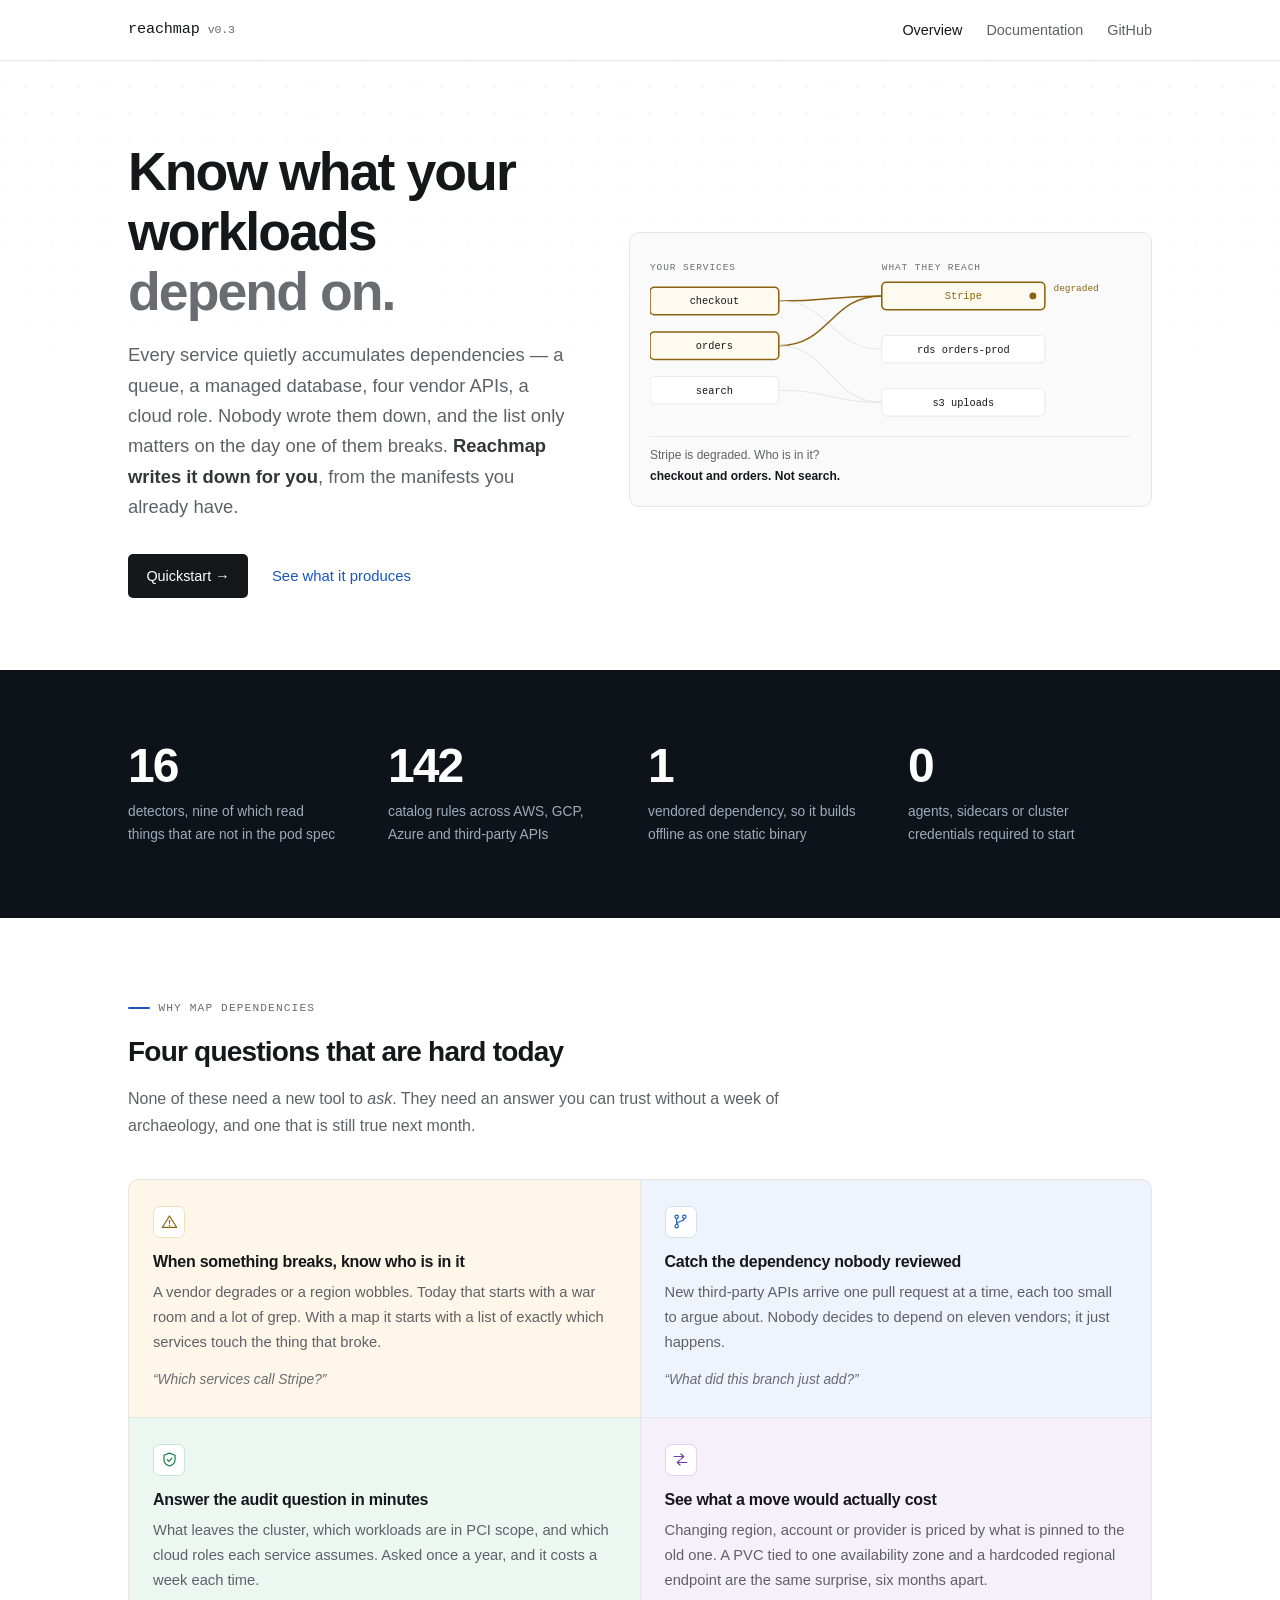
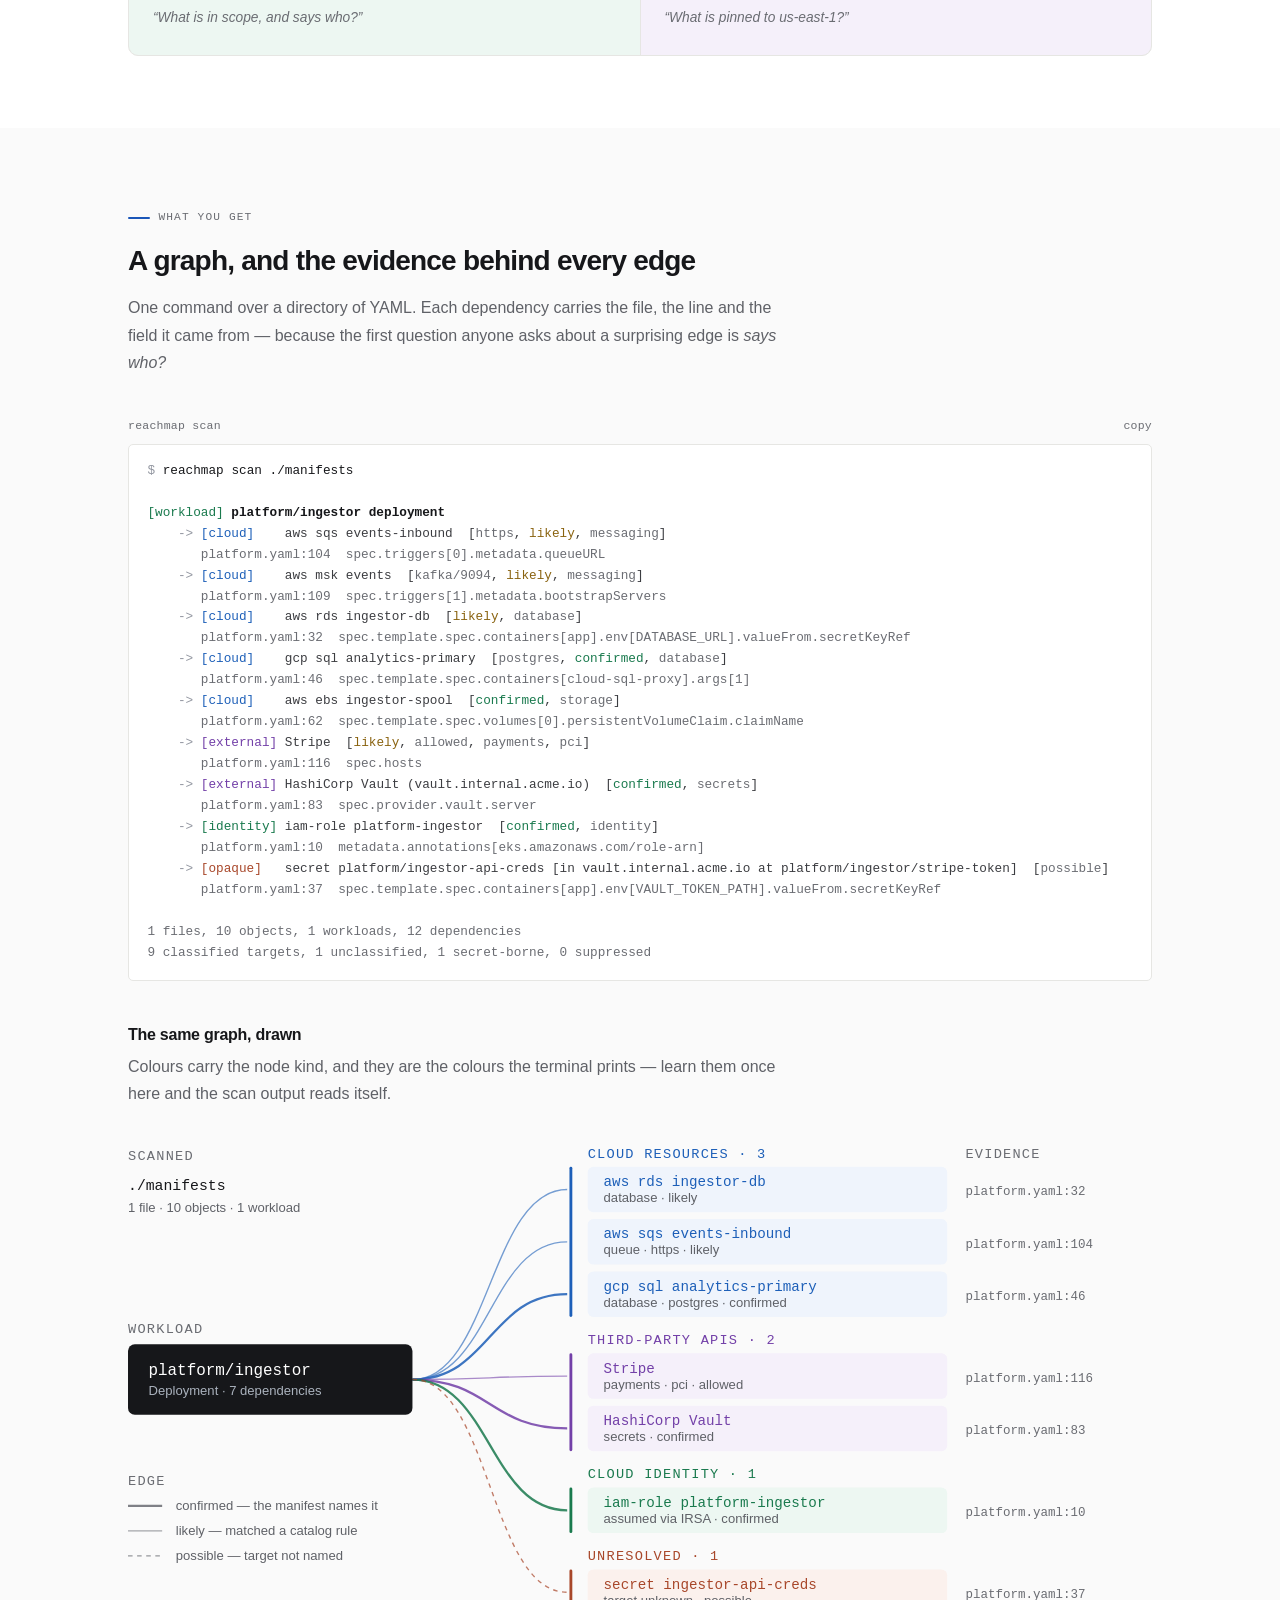
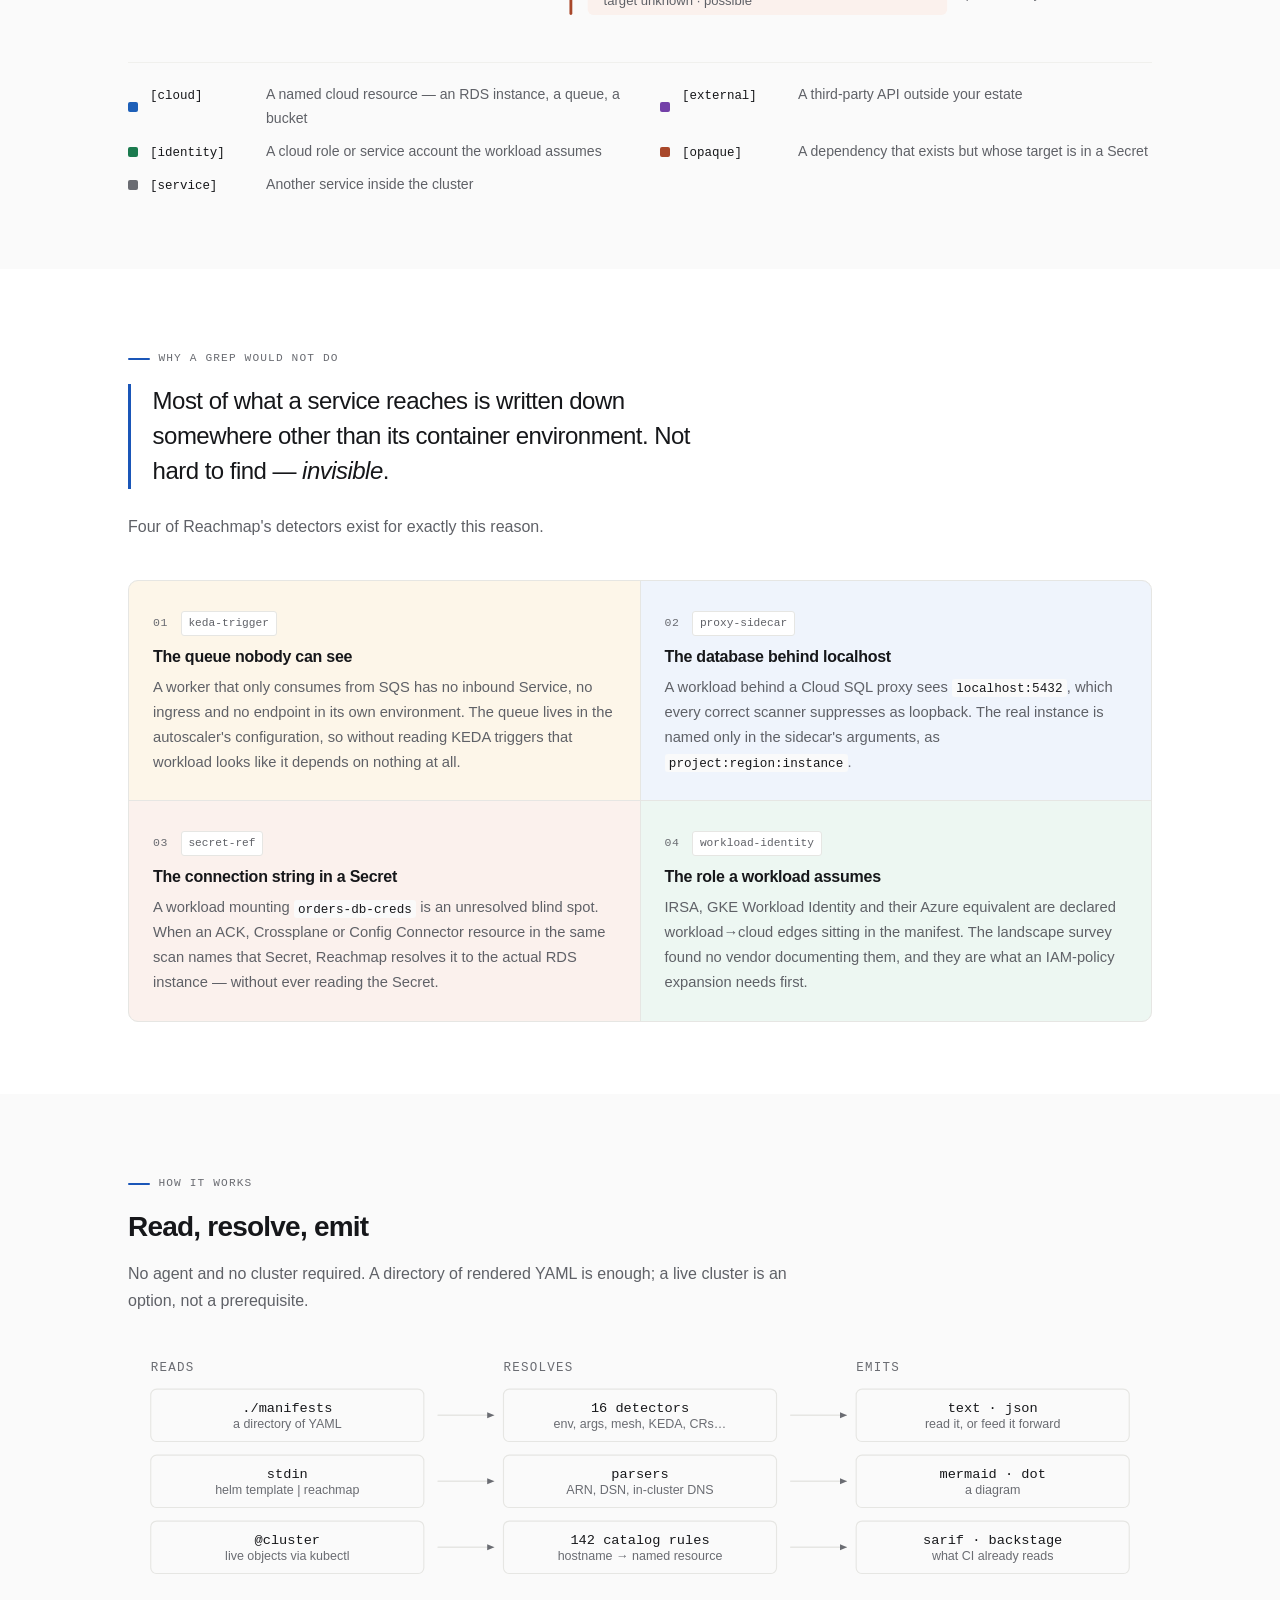
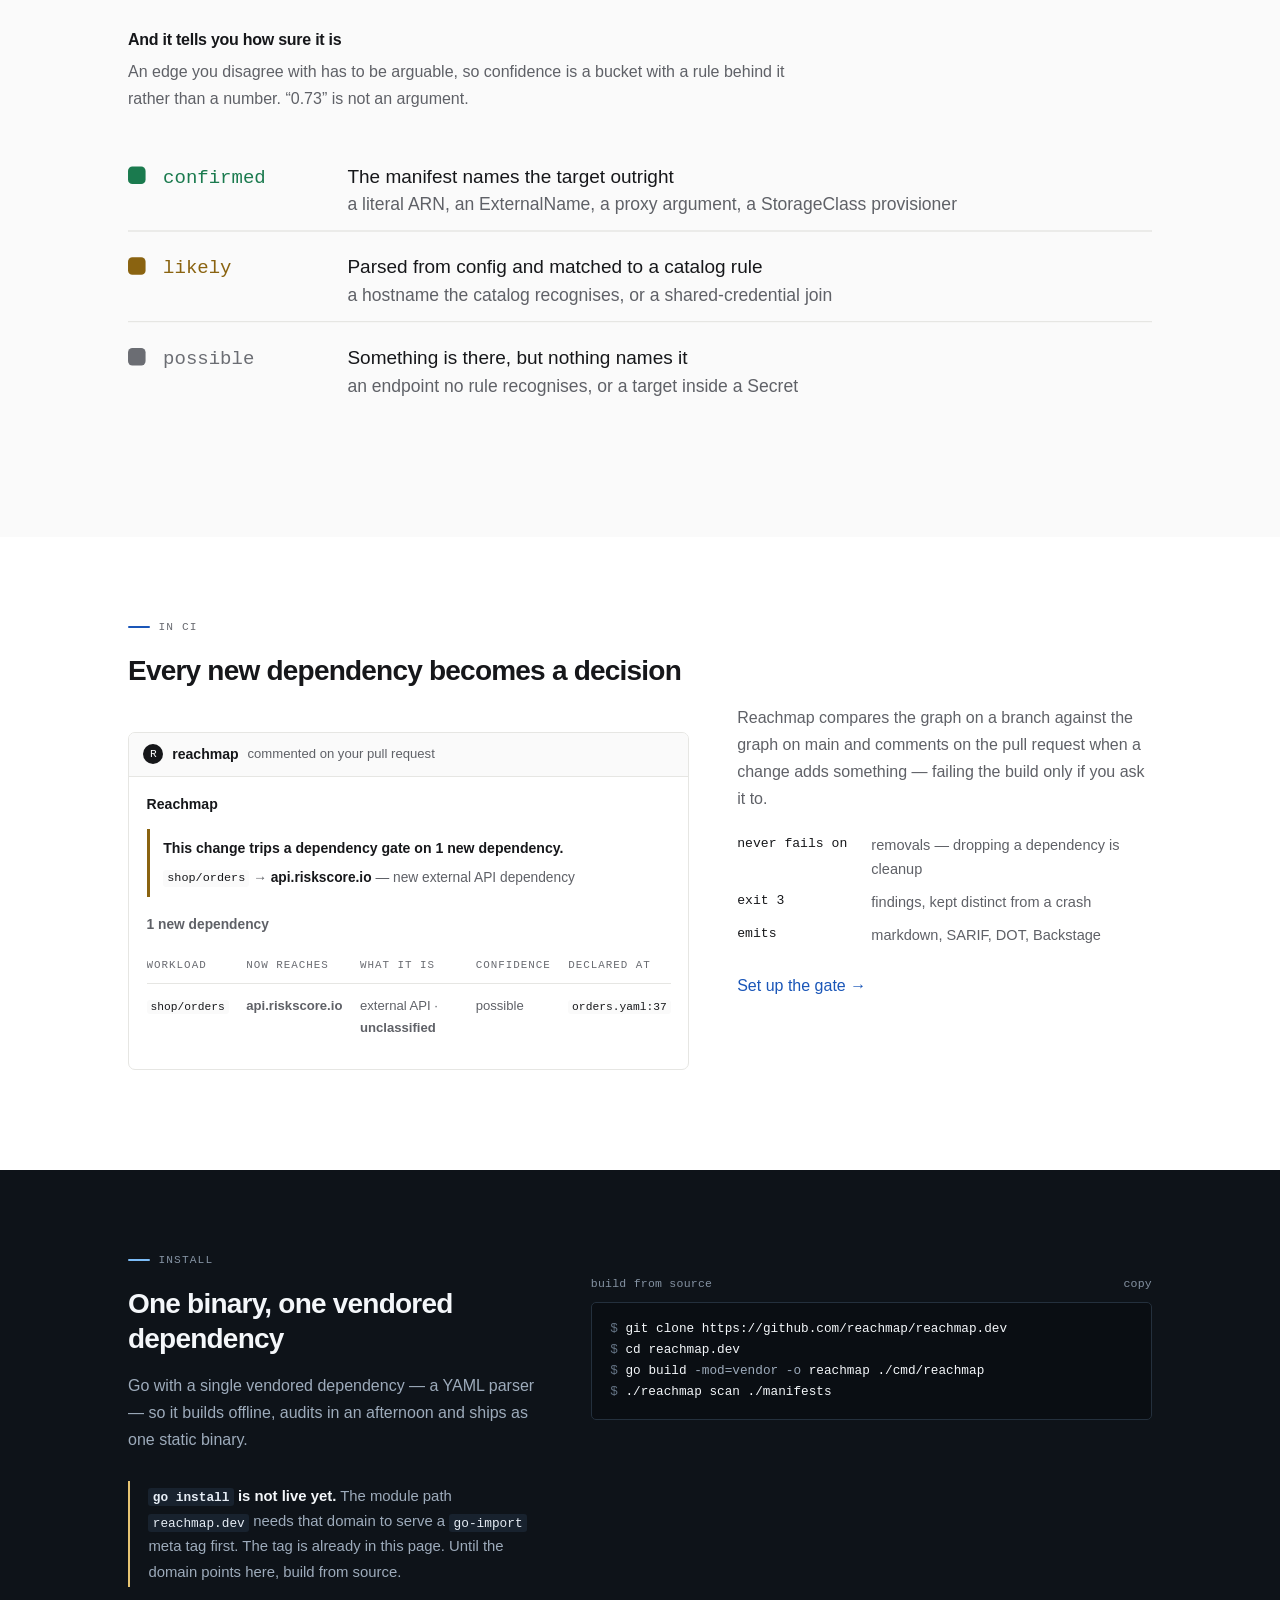
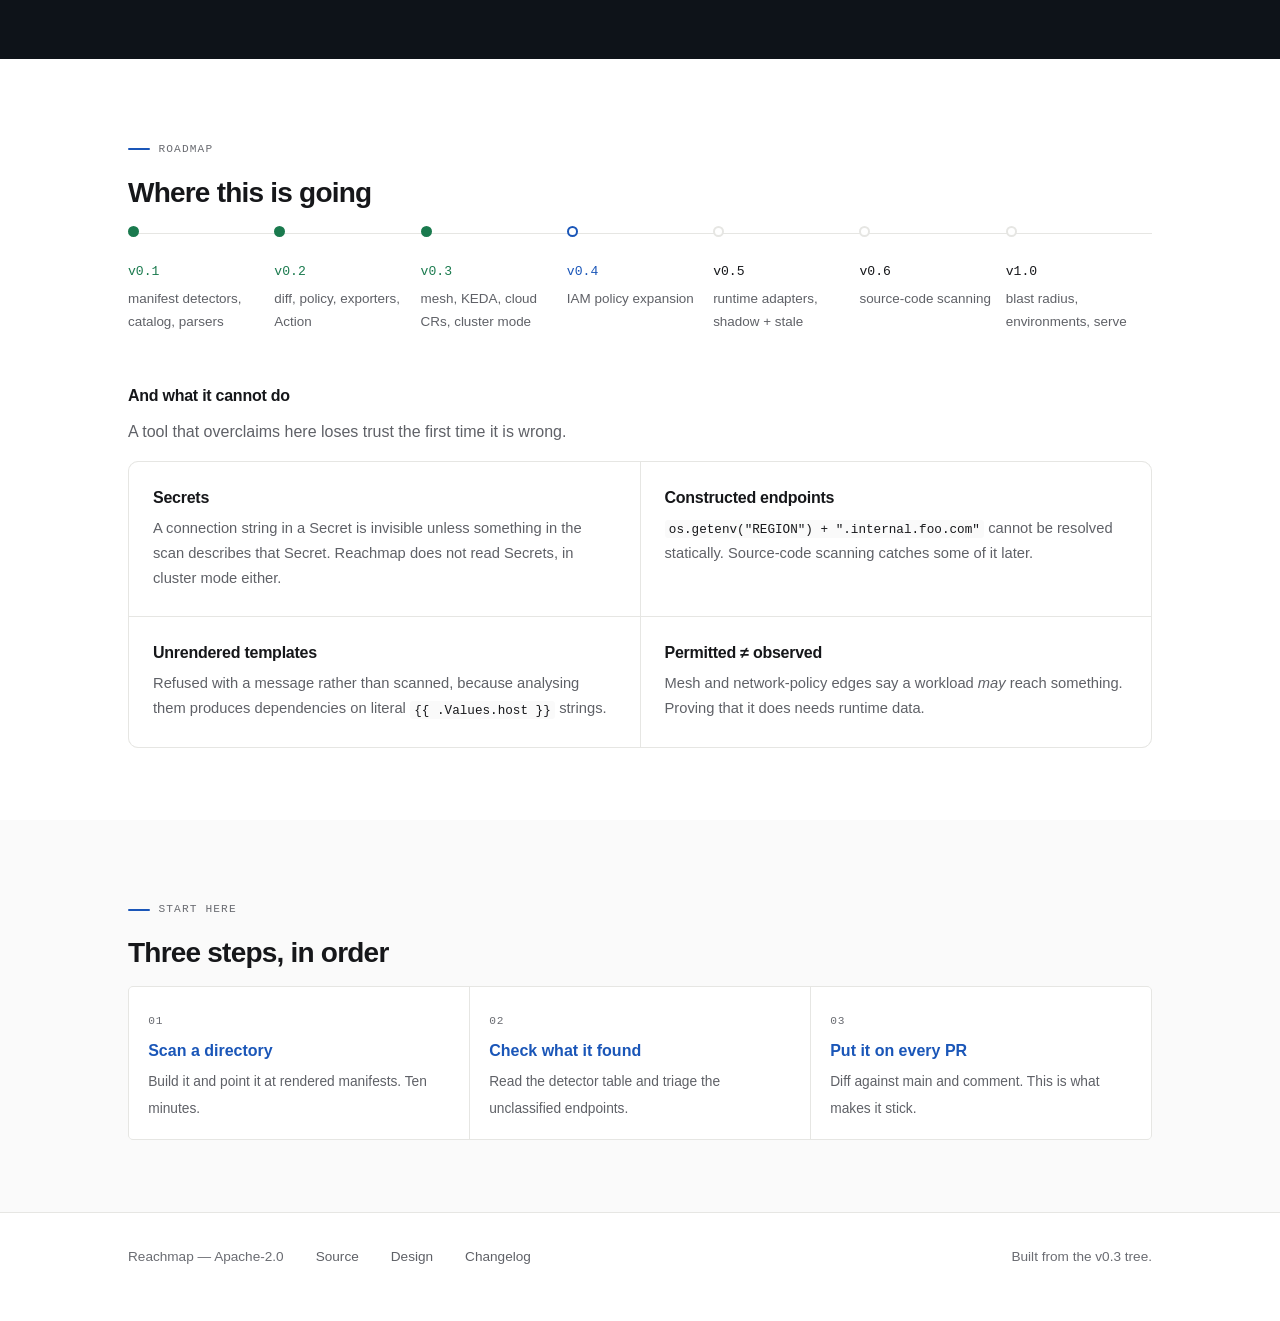
==== commit 1344ee2b: "design: make the reach graph carry more than the paragraph above it The diagram drew seven identical" ====
--- a/index.html
+++ b/index.html
@@ -122,7 +122,7 @@
       Colours carry the node kind, and they are the colours the terminal prints &mdash;
       learn them once here and the scan output reads itself.
     </p>
-    <figure class="dia "><div class="dia-scroll"><div class="dia-inner" style="min-width:660px"><svg class="dia-svg" viewBox="0 0 720 350" role="img" aria-labelledby="tb25acefd d24c980c4" preserveAspectRatio="xMidYMid meet"><title id="tb25acefd">The reach graph a scan produces</title><desc id="d24c980c4">The workload platform/ingestor on the left, connected to seven targets on the right: three cloud resources, two third-party APIs, one cloud identity, and one unresolved secret reference. Each target is coloured by kind.</desc><g><path d="M264 176 C328.0 176, 328.0 31, 392 31" class="e-line e-cloud"/><path d="M264 176 C328.0 176, 328.0 79, 392 79" class="e-line e-cloud"/><path d="M264 176 C328.0 176, 328.0 127, 392 127" class="e-line e-cloud"/><path d="M264 176 C328.0 176, 328.0 175, 392 175" class="e-line e-ext"/><path d="M264 176 C328.0 176, 328.0 223, 392 223" class="e-line e-ext"/><path d="M264 176 C328.0 176, 328.0 271, 392 271" class="e-line e-ident"/><path d="M264 176 C328.0 176, 328.0 319, 392 319" class="e-line e-opaque"/><rect x="24" y="158" width="240" height="36" rx="5" class="n-box workload"/><text x="144.0" y="180.0" class="n-label workload">platform/ingestor</text><text x="24" y="146" class="d-cap">WORKLOAD</text><text x="392" y="10" class="d-cap">WHAT IT REACHES</text><rect x="392" y="14" width="300" height="36" rx="5" class="n-box cloud"/><text x="542.0" y="29.0" class="n-label cloud">aws rds ingestor-db</text><text x="542.0" y="43.0" class="n-sub">database</text><rect x="392" y="62" width="300" height="36" rx="5" class="n-box cloud"/><text x="542.0" y="77.0" class="n-label cloud">aws sqs events-inbound</text><text x="542.0" y="91.0" class="n-sub">queue</text><rect x="392" y="110" width="300" height="36" rx="5" class="n-box cloud"/><text x="542.0" y="125.0" class="n-label cloud">gcp sql analytics-primary</text><text x="542.0" y="139.0" class="n-sub">database</text><rect x="392" y="158" width="300" height="36" rx="5" class="n-box ext"/><text x="542.0" y="173.0" class="n-label ext">Stripe</text><text x="542.0" y="187.0" class="n-sub">third-party API</text><rect x="392" y="206" width="300" height="36" rx="5" class="n-box ext"/><text x="542.0" y="221.0" class="n-label ext">HashiCorp Vault</text><text x="542.0" y="235.0" class="n-sub">third-party API</text><rect x="392" y="254" width="300" height="36" rx="5" class="n-box ident"/><text x="542.0" y="269.0" class="n-label ident">iam-role platform-ingestor</text><text x="542.0" y="283.0" class="n-sub">cloud identity</text><rect x="392" y="302" width="300" height="36" rx="5" class="n-box opaque"/><text x="542.0" y="317.0" class="n-label opaque">secret ingestor-api-creds</text><text x="542.0" y="331.0" class="n-sub">target unknown</text></g></svg></div></div></figure>
+    <figure class="dia "><div class="dia-scroll"><div class="dia-inner" style="min-width:740px"><svg class="dia-svg" viewBox="0 0 900 424" role="img" aria-labelledby="tb25acefd dbb369de7" preserveAspectRatio="xMidYMid meet"><title id="tb25acefd">The reach graph a scan produces</title><desc id="dbb369de7">The workload platform/ingestor on the left connects to seven targets, grouped by kind: three cloud resources, two third-party APIs, one cloud identity, and one unresolved secret reference. Each target shows its category, protocol and confidence, and each carries the file and line it was found at. Edge weight shows confidence: heavier for confirmed, lighter for likely, dashed where the target could not be named.</desc><g><path d="M250 207 C318.0 207, 318.0 40.0, 386 40.0" class="rg-edge rg-likely e-cloud"/><path d="M250 207 C318.0 207, 318.0 86.0, 386 86.0" class="rg-edge rg-likely e-cloud"/><path d="M250 207 C318.0 207, 318.0 132.0, 386 132.0" class="rg-edge rg-conf e-cloud"/><path d="M250 207 C318.0 207, 318.0 204.0, 386 204.0" class="rg-edge rg-likely e-ext"/><path d="M250 207 C318.0 207, 318.0 250.0, 386 250.0" class="rg-edge rg-conf e-ext"/><path d="M250 207 C318.0 207, 318.0 322.0, 386 322.0" class="rg-edge rg-conf e-ident"/><path d="M250 207 C318.0 207, 318.0 394.0, 386 394.0" class="rg-edge rg-poss e-opaque"/><rect x="404" y="20" width="316" height="40" rx="5" class="rg-node rg-cloud"/><text x="418" y="37" class="rg-name rg-cloud">aws rds ingestor-db</text><text x="418" y="51" class="rg-sub">database · likely</text><text x="736" y="45" class="rg-ev">platform.yaml:32</text><rect x="404" y="66" width="316" height="40" rx="5" class="rg-node rg-cloud"/><text x="418" y="83" class="rg-name rg-cloud">aws sqs events-inbound</text><text x="418" y="97" class="rg-sub">queue · https · likely</text><text x="736" y="91" class="rg-ev">platform.yaml:104</text><rect x="404" y="112" width="316" height="40" rx="5" class="rg-node rg-cloud"/><text x="418" y="129" class="rg-name rg-cloud">gcp sql analytics-primary</text><text x="418" y="143" class="rg-sub">database · postgres · confirmed</text><text x="736" y="137" class="rg-ev">platform.yaml:46</text><rect x="388" y="20" width="2.5" height="132" rx="1.25" class="rg-rail rg-cloud"/><text x="404" y="12" class="rg-cap rg-cloud">CLOUD RESOURCES &middot; 3</text><rect x="404" y="184" width="316" height="40" rx="5" class="rg-node rg-ext"/><text x="418" y="201" class="rg-name rg-ext">Stripe</text><text x="418" y="215" class="rg-sub">payments · pci · allowed</text><text x="736" y="209" class="rg-ev">platform.yaml:116</text><rect x="404" y="230" width="316" height="40" rx="5" class="rg-node rg-ext"/><text x="418" y="247" class="rg-name rg-ext">HashiCorp Vault</text><text x="418" y="261" class="rg-sub">secrets · confirmed</text><text x="736" y="255" class="rg-ev">platform.yaml:83</text><rect x="388" y="184" width="2.5" height="86" rx="1.25" class="rg-rail rg-ext"/><text x="404" y="176" class="rg-cap rg-ext">THIRD-PARTY APIS &middot; 2</text><rect x="404" y="302" width="316" height="40" rx="5" class="rg-node rg-ident"/><text x="418" y="319" class="rg-name rg-ident">iam-role platform-ingestor</text><text x="418" y="333" class="rg-sub">assumed via IRSA · confirmed</text><text x="736" y="327" class="rg-ev">platform.yaml:10</text><rect x="388" y="302" width="2.5" height="40" rx="1.25" class="rg-rail rg-ident"/><text x="404" y="294" class="rg-cap rg-ident">CLOUD IDENTITY &middot; 1</text><rect x="404" y="374" width="316" height="40" rx="5" class="rg-node rg-opaque"/><text x="418" y="391" class="rg-name rg-opaque">secret ingestor-api-creds</text><text x="418" y="405" class="rg-sub">target unknown · possible</text><text x="736" y="399" class="rg-ev">platform.yaml:37</text><rect x="388" y="374" width="2.5" height="40" rx="1.25" class="rg-rail rg-opaque"/><text x="404" y="366" class="rg-cap rg-opaque">UNRESOLVED &middot; 1</text><text x="736" y="12" class="rg-cap rg-ev-cap">EVIDENCE</text><text x="0" y="14" class="rg-cap">SCANNED</text><text x="0" y="40" class="rg-src">./manifests</text><text x="0" y="60" class="rg-key">1 file &middot; 10 objects &middot; 1 workload</text><text x="0" y="166" class="rg-cap">WORKLOAD</text><rect x="0" y="176" width="250" height="62" rx="6" class="rg-wl"/><text x="18" y="203" class="rg-wl-name">platform/ingestor</text><text x="18" y="221" class="rg-wl-sub">Deployment &middot; 7 dependencies</text><text x="0" y="300" class="rg-cap">EDGE</text><line x1="0" y1="318" x2="30" y2="318" class="rg-edge rg-conf rg-key-line"/><text x="42" y="322" class="rg-key">confirmed — the manifest names it</text><line x1="0" y1="340" x2="30" y2="340" class="rg-edge rg-likely rg-key-line"/><text x="42" y="344" class="rg-key">likely — matched a catalog rule</text><line x1="0" y1="362" x2="30" y2="362" class="rg-edge rg-poss rg-key-line"/><text x="42" y="366" class="rg-key">possible — target not named</text></g></svg></div></div></figure>
     <div class="legend legend-wide"><div class="lg-row"><span class="lg-swatch lg-cloud"></span><code class="lg-tag">[cloud]</code><span class="lg-desc">A named cloud resource — an RDS instance, a queue, a bucket</span></div><div class="lg-row"><span class="lg-swatch lg-ext"></span><code class="lg-tag">[external]</code><span class="lg-desc">A third-party API outside your estate</span></div><div class="lg-row"><span class="lg-swatch lg-ident"></span><code class="lg-tag">[identity]</code><span class="lg-desc">A cloud role or service account the workload assumes</span></div><div class="lg-row"><span class="lg-swatch lg-opaque"></span><code class="lg-tag">[opaque]</code><span class="lg-desc">A dependency that exists but whose target is in a Secret</span></div><div class="lg-row"><span class="lg-swatch lg-svc"></span><code class="lg-tag">[service]</code><span class="lg-desc">Another service inside the cluster</span></div></div>
   </div>
 </section>
--- a/assets/style.css
+++ b/assets/style.css
@@ -769,3 +769,68 @@
 /* A legend under a full-width graph has room for two columns. */
 .legend-wide { grid-template-columns: repeat(2, minmax(0, 1fr)); column-gap: 2.5rem; }
 @media (max-width: 52rem) { .legend-wide { grid-template-columns: minmax(0, 1fr); } }
+
+/* ---------- reach graph ----------
+   Its own type scale rather than the shared diagram one: this drawing carries
+   four columns of information and runs at about 0.82 of its viewBox in the
+   docs column, so the shared 11px caption would land at 9px and the evidence
+   column below that. Sizes here are chosen so nothing renders under 9px at the
+   narrowest width the figure is allowed to reach. */
+
+.rg-cap {
+  font-family: var(--mono); font-size: 12px; letter-spacing: 0.09em;
+  fill: var(--fg-faint);
+}
+.rg-cap.rg-cloud  { fill: var(--cloud); }
+.rg-cap.rg-ext    { fill: var(--external); }
+.rg-cap.rg-ident  { fill: var(--identity); }
+.rg-cap.rg-opaque { fill: var(--opaque); }
+
+.rg-rail { fill: var(--line); }
+.rg-rail.rg-cloud  { fill: var(--cloud); }
+.rg-rail.rg-ext    { fill: var(--external); }
+.rg-rail.rg-ident  { fill: var(--identity); }
+.rg-rail.rg-opaque { fill: var(--opaque); }
+
+/* The node is a tinted field with no border. The old 1px coloured outline was
+   the only thing carrying kind, and at a 1px stroke that is not a signal. */
+.rg-node { fill: var(--bg-soft); stroke: none; }
+.rg-node.rg-cloud  { fill: var(--tint-blue); }
+.rg-node.rg-ext    { fill: var(--tint-purple); }
+.rg-node.rg-ident  { fill: var(--tint-green); }
+.rg-node.rg-opaque { fill: var(--tint-clay); }
+
+.rg-name { font-family: var(--mono); font-size: 12.5px; fill: var(--fg-strong); }
+.rg-name.rg-cloud  { fill: var(--cloud); }
+.rg-name.rg-ext    { fill: var(--external); }
+.rg-name.rg-ident  { fill: var(--identity); }
+.rg-name.rg-opaque { fill: var(--opaque); }
+.rg-sub { font-family: var(--sans); font-size: 11.5px; fill: var(--fg-mute); }
+.rg-ev  { font-family: var(--mono); font-size: 11px; fill: var(--fg-faint); }
+.rg-ev-cap { fill: var(--fg-faint); }
+
+.rg-wl { fill: var(--fg-strong); }
+.rg-wl-name { font-family: var(--mono); font-size: 14px; fill: #fff; }
+.rg-wl-sub  { font-family: var(--sans); font-size: 11.5px; fill: #aab2bd; }
+
+/* Confidence lives in the stroke: heavier when the manifest names the target
+   outright, lighter when a catalog rule matched, dashed when nothing names it. */
+.rg-edge { fill: none; stroke: var(--line); }
+.rg-edge.rg-conf   { stroke-width: 2; opacity: .85; }
+.rg-edge.rg-likely { stroke-width: 1.2; opacity: .6; }
+.rg-edge.rg-poss   { stroke-width: 1.2; stroke-dasharray: 4 4; opacity: .7; }
+.rg-edge.e-cloud  { stroke: var(--cloud); }
+.rg-edge.e-ext    { stroke: var(--external); }
+.rg-edge.e-ident  { stroke: var(--identity); }
+.rg-edge.e-opaque { stroke: var(--opaque); }
+.rg-key-line { stroke: var(--fg-faint); }
+.rg-key { font-family: var(--sans); font-size: 11.5px; fill: var(--fg-mute); }
+
+/* The 44rem cap on .docs-body is a measure for prose; a dense figure can use
+   the whole grid column. Only above 68rem, which is where the column is
+   actually wide enough — below that the figure would push past the column and
+   take the page sideways with it, which is worse than a short scroll. */
+@media (min-width: 68rem) {
+  .docs-body .dia { width: calc(100% + 3rem); max-width: none; }
+}
+.rg-src { font-family: var(--mono); font-size: 13px; fill: var(--fg-strong); }
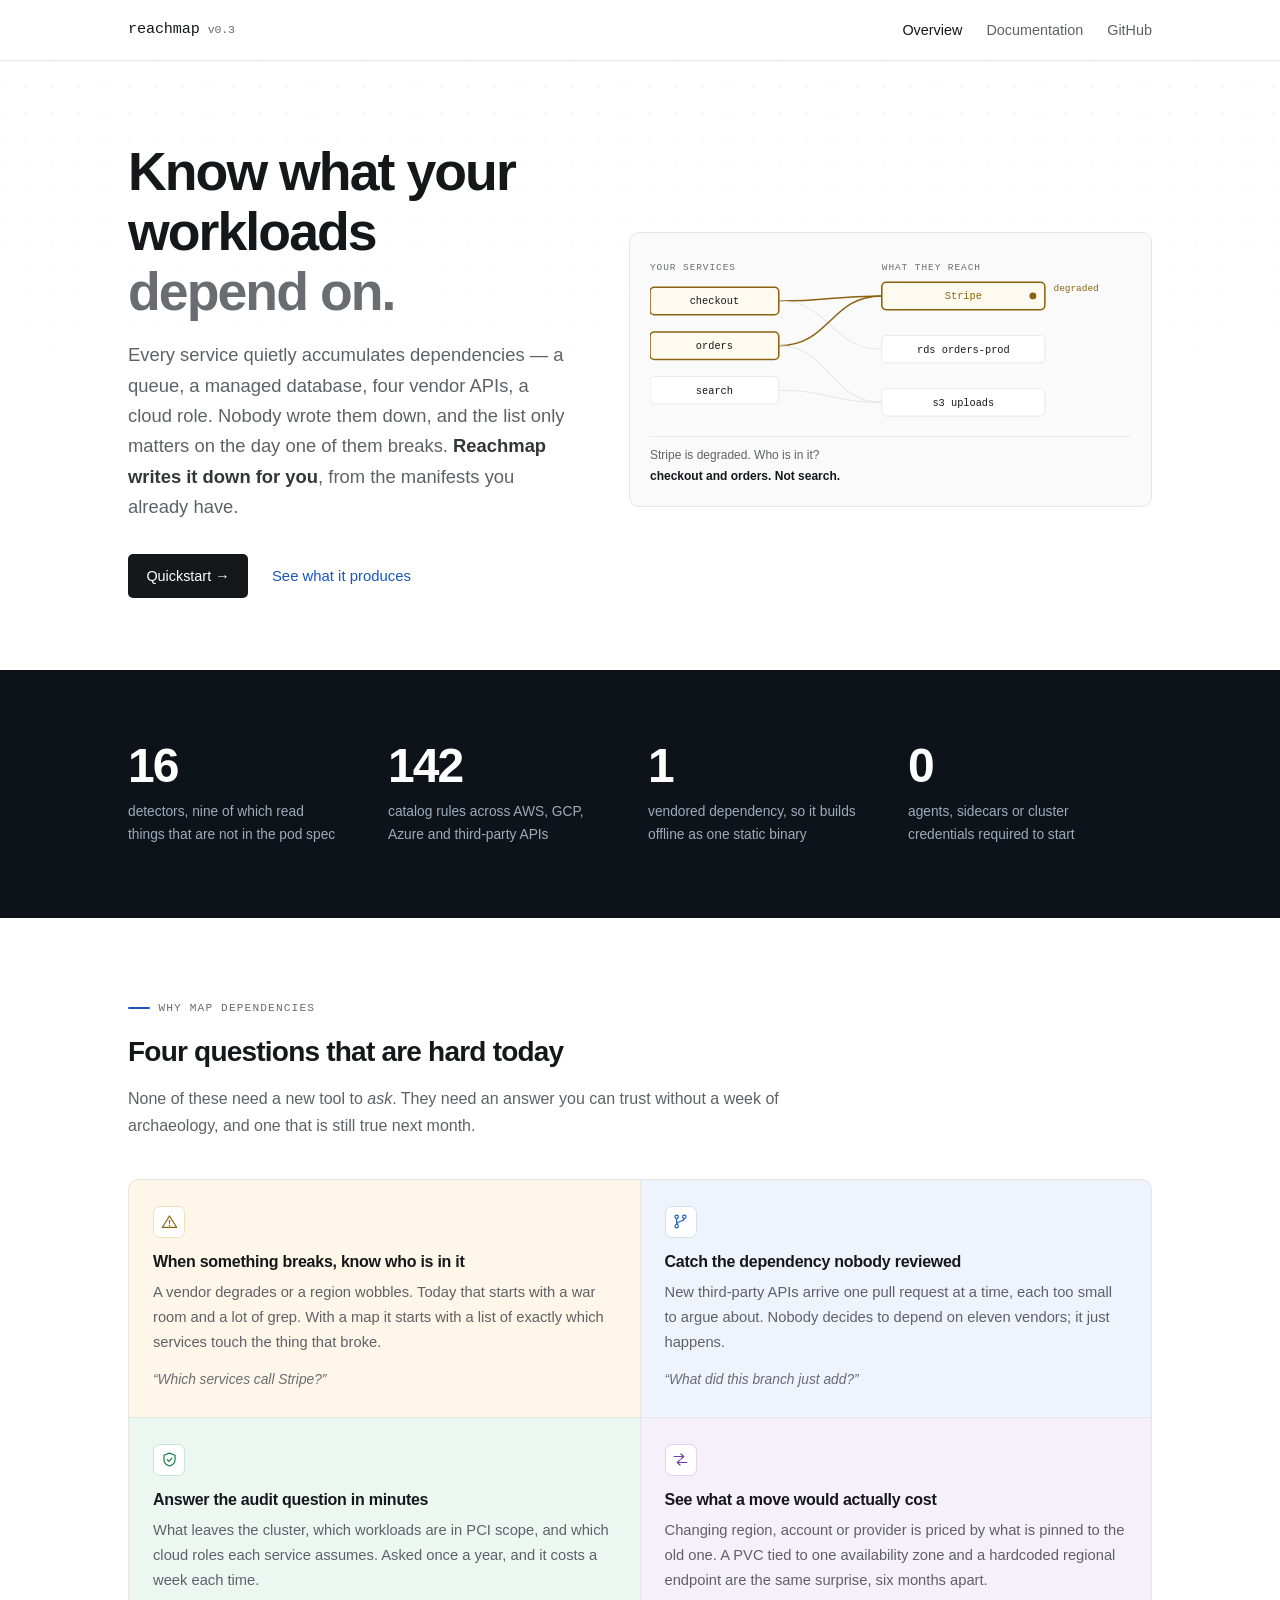
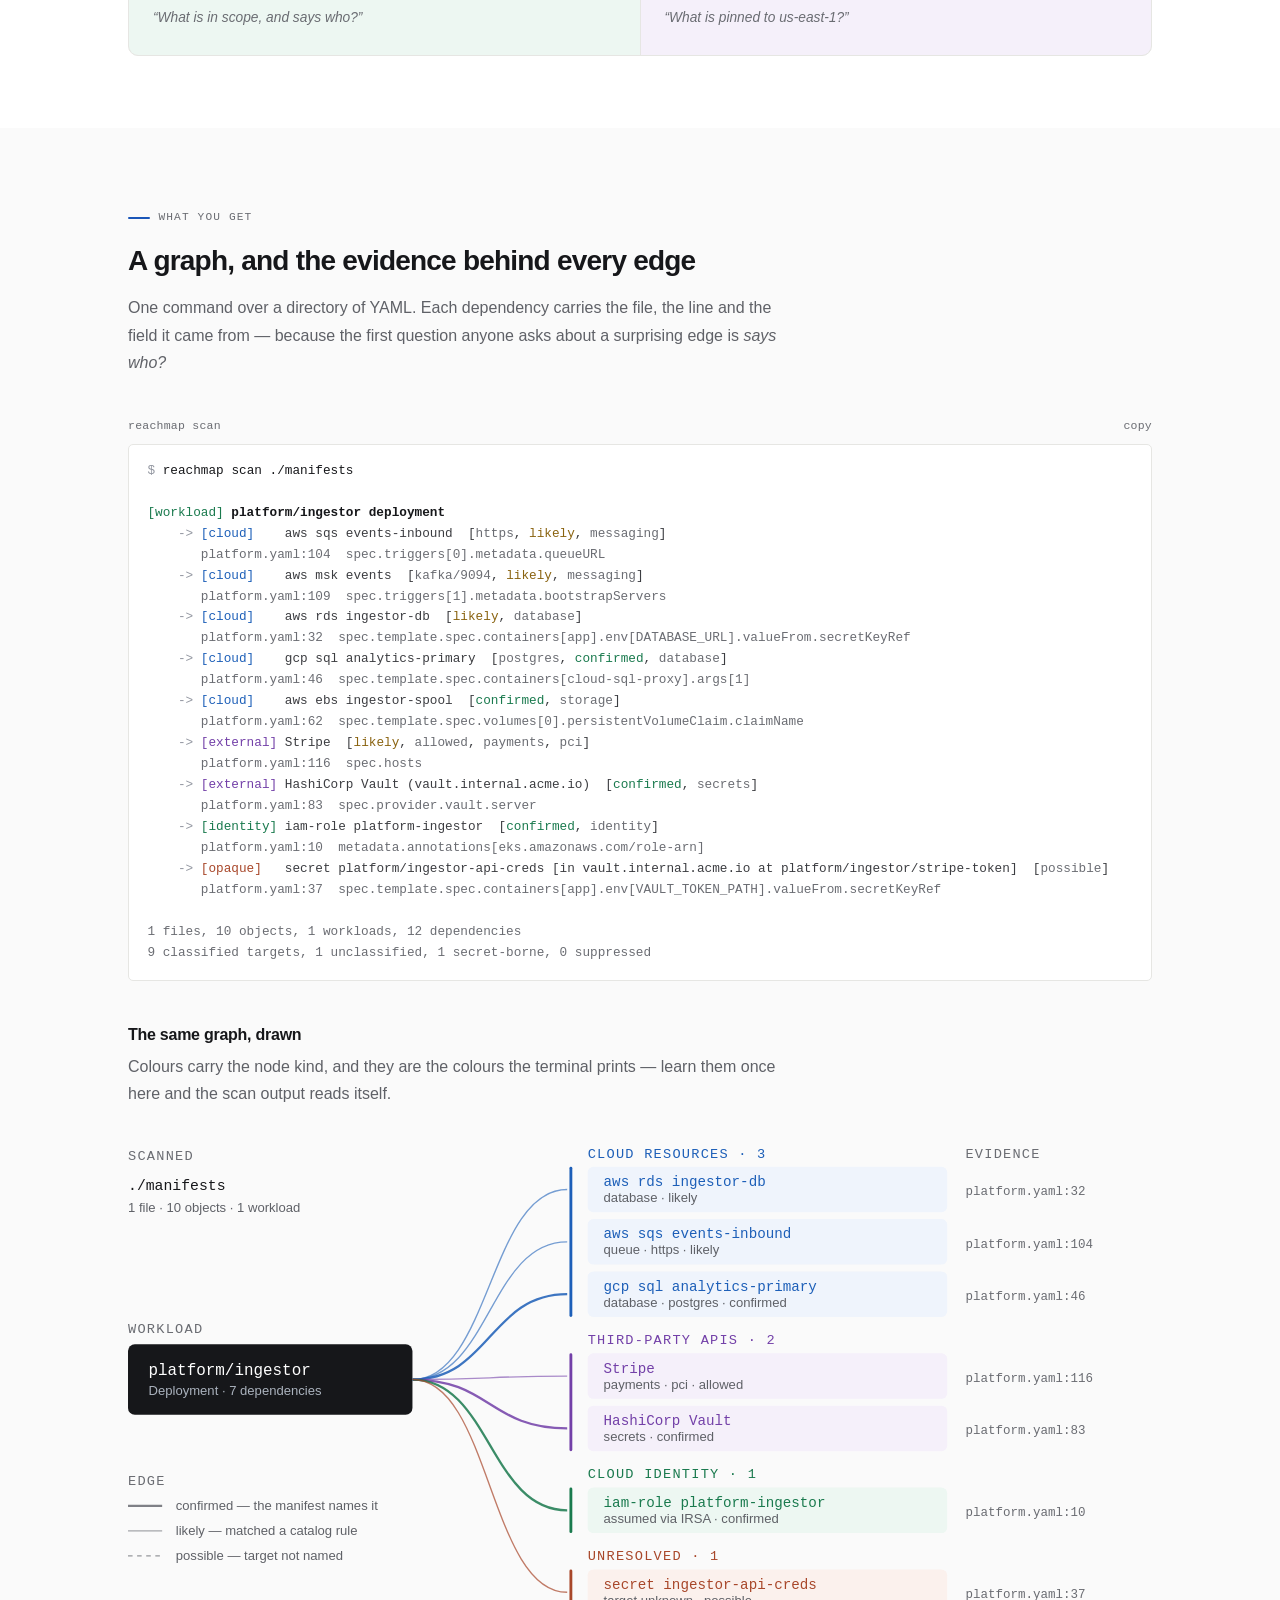
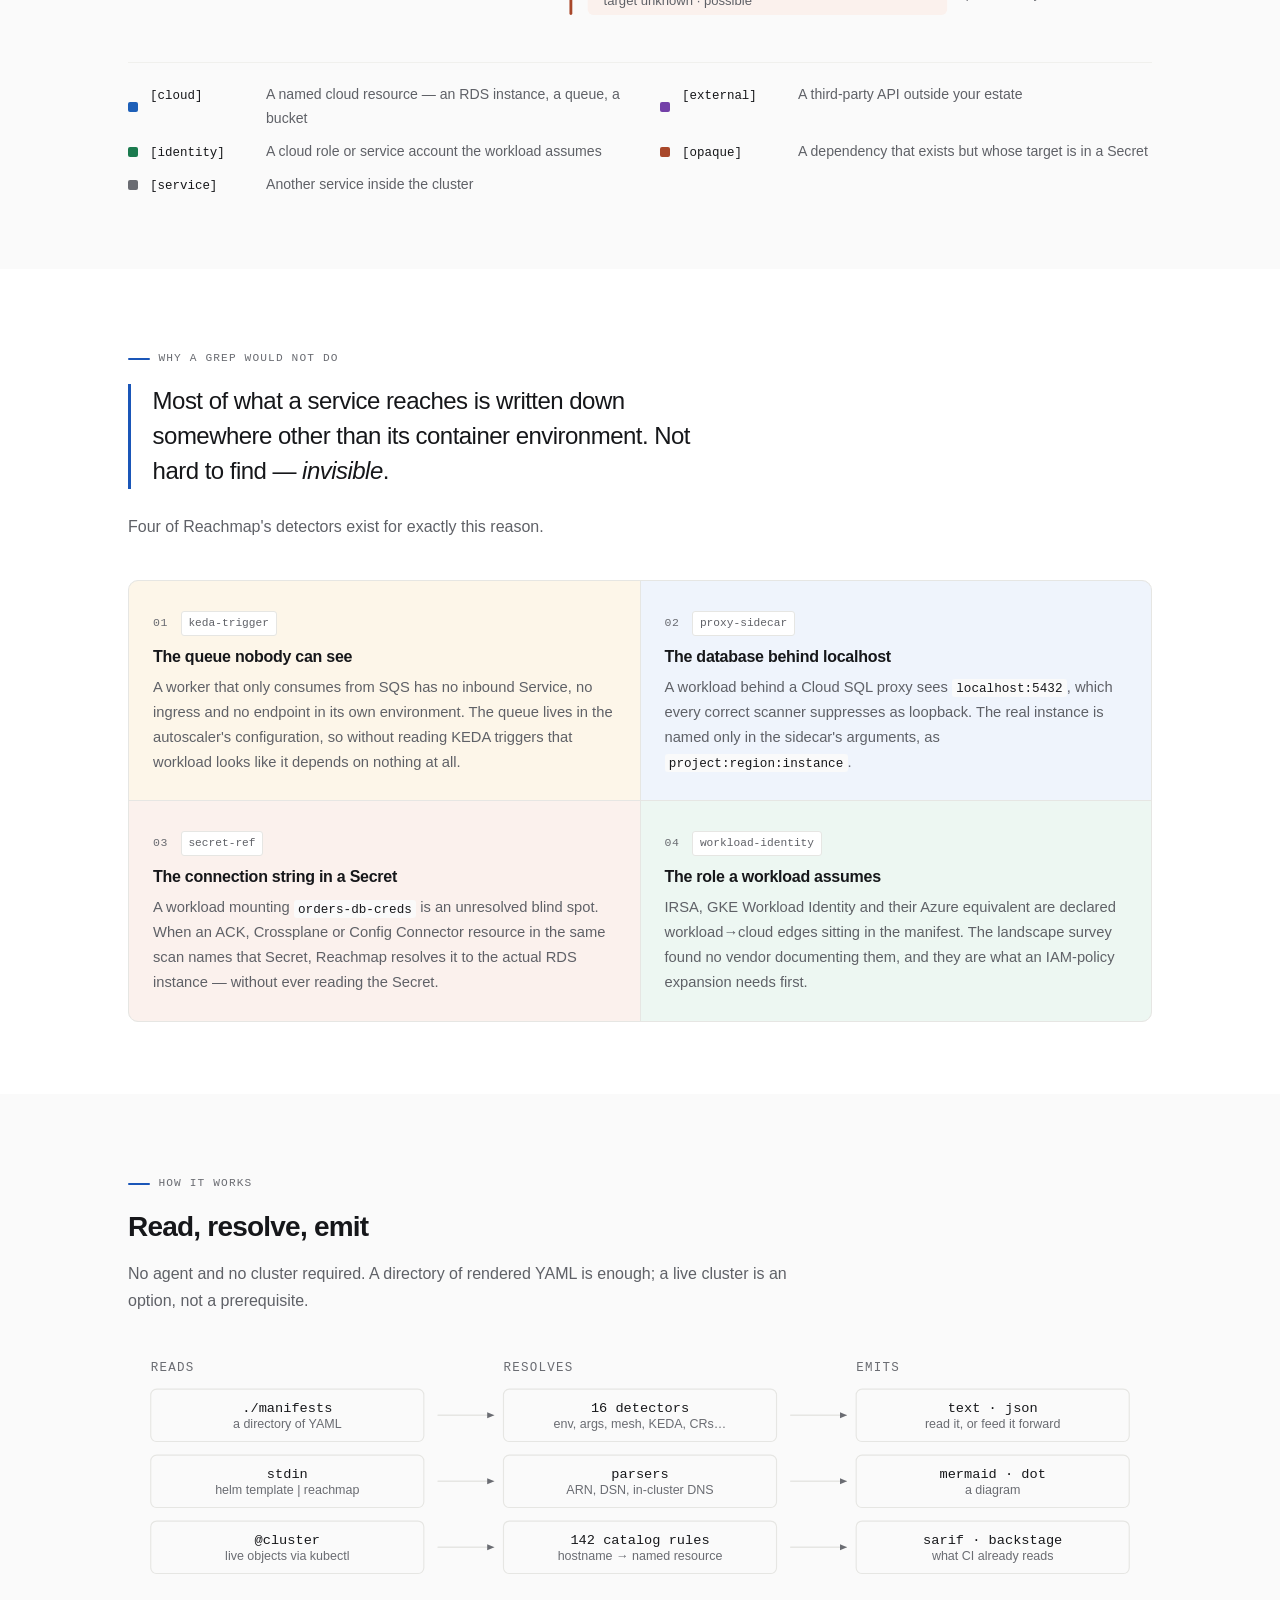
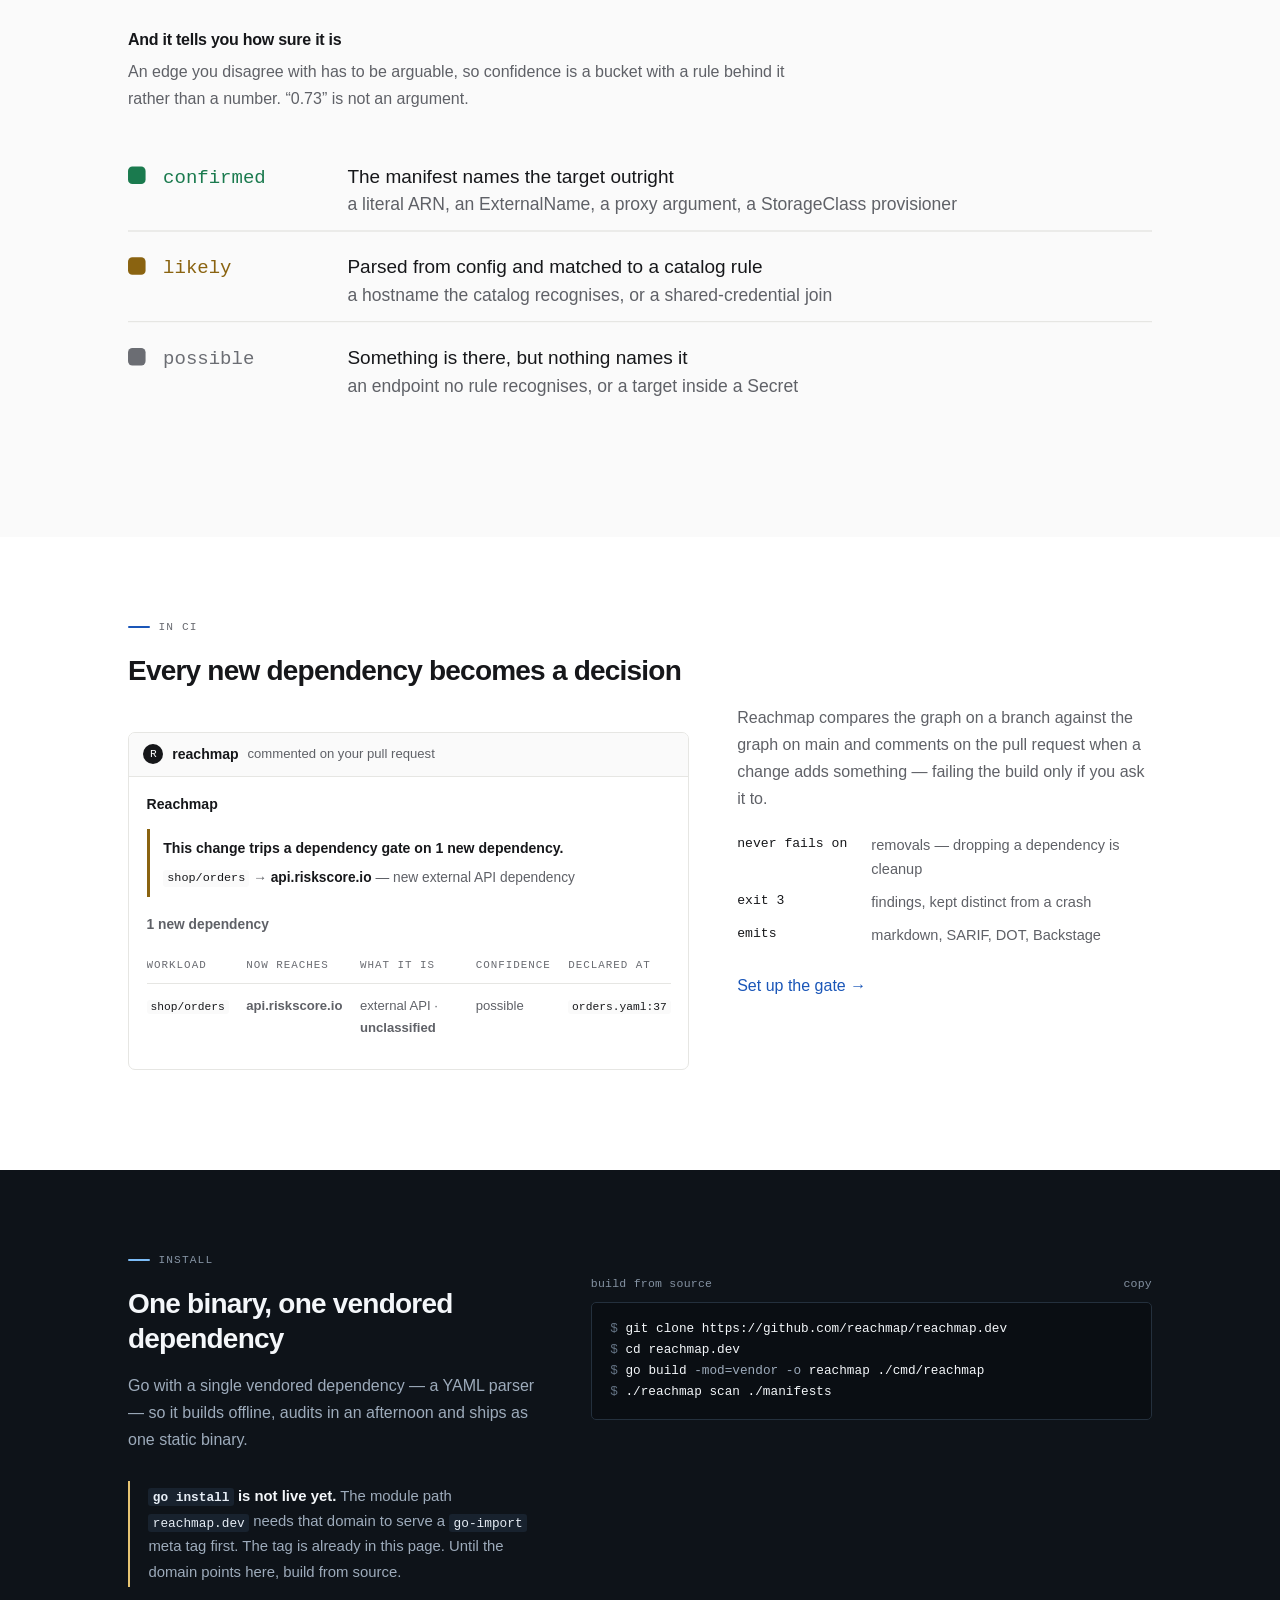
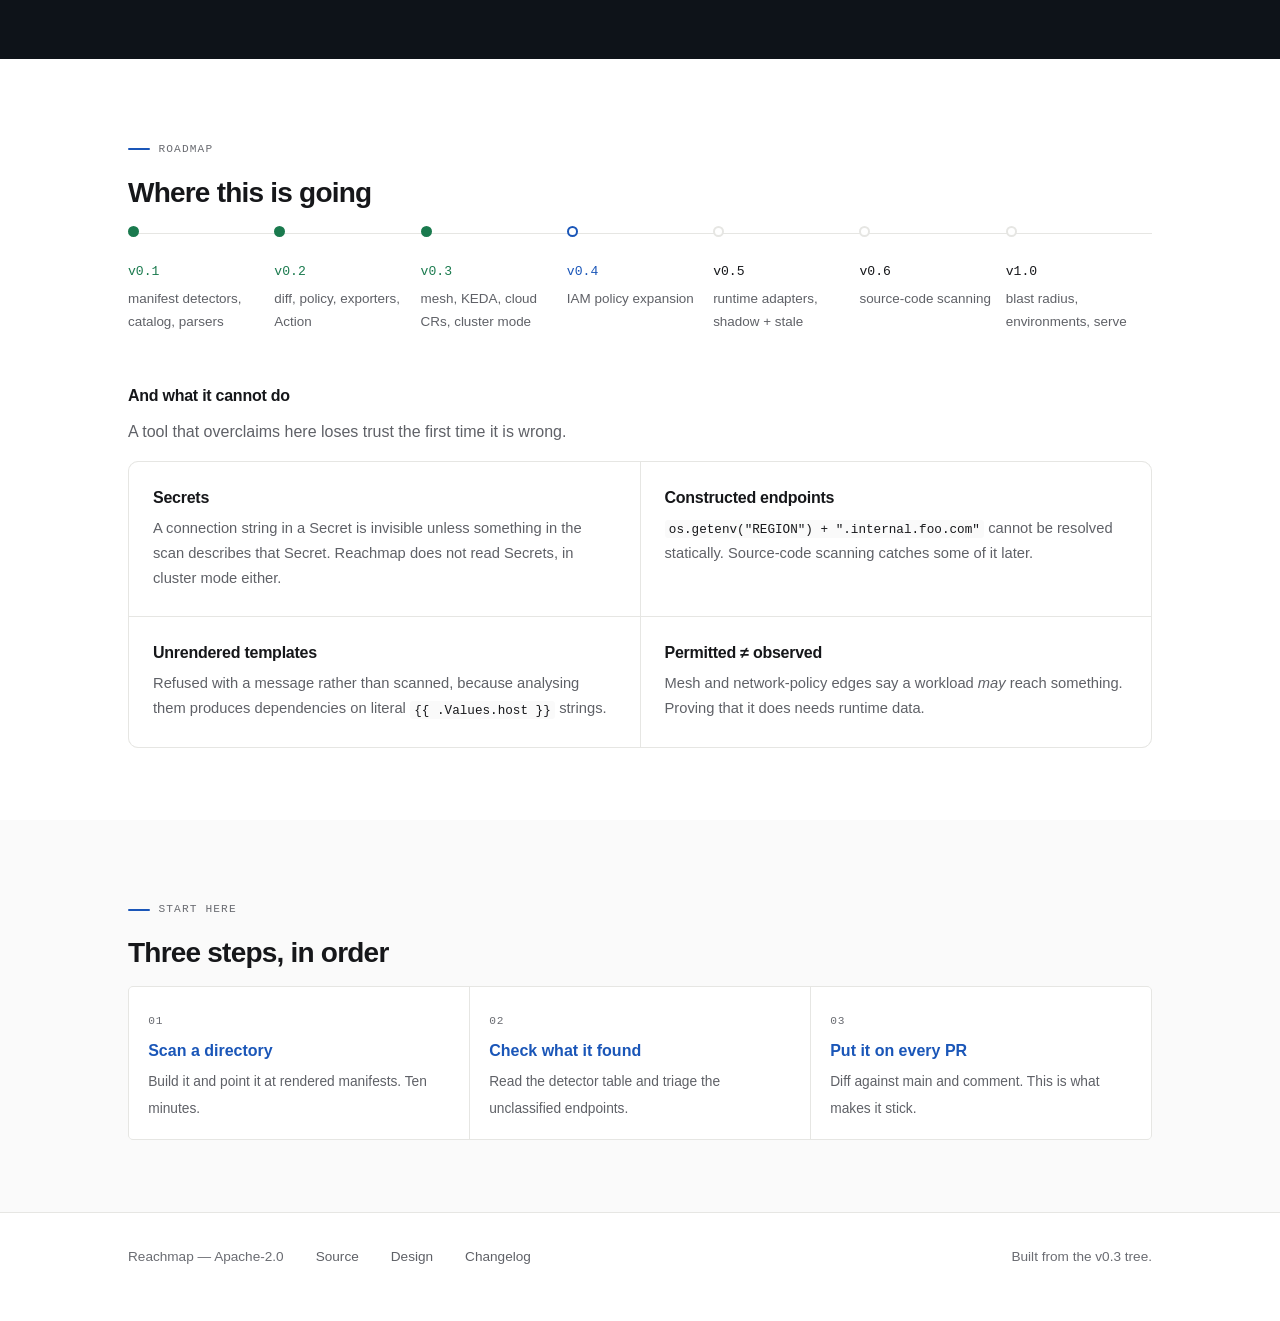
==== commit 9c1fa9d2: "design: animate the two diagrams where sequence is the point Motion only where it carries something " ====
--- a/index.html
+++ b/index.html
@@ -45,7 +45,7 @@
           <a class="btn" href="#what-you-get">See what it produces</a>
         </div>
       </div>
-      <div class="hero-art"><figure class="dia "><div class="dia-scroll"><div class="dia-inner" style="min-width:460px"><svg class="dia-svg" viewBox="0 0 560 276" role="img" aria-labelledby="t69ee3e4d dc1c272f3" preserveAspectRatio="xMidYMid meet"><title id="t69ee3e4d">Blast radius of one degraded dependency</title><desc id="dc1c272f3">Three services on the left connect to three shared dependencies on the right. Stripe is marked degraded; the edges from checkout and orders to Stripe are highlighted, showing those two services are affected and search is not.</desc><g><path d="M150 56 C210.0 56, 210.0 50, 270 50" class="e-line e-hot"/><path d="M150 56 C210.0 56, 210.0 112, 270 112" class="e-line"/><path d="M150 108 C210.0 108, 210.0 50, 270 50" class="e-line e-hot"/><path d="M150 108 C210.0 108, 210.0 174, 270 174" class="e-line"/><path d="M150 160 C210.0 160, 210.0 174, 270 174" class="e-line"/><text x="0" y="20" class="d-cap">YOUR SERVICES</text><rect x="0" y="40" width="150" height="32" rx="5" class="n-box hit"/><text x="75.0" y="60.0" class="n-label hit">checkout</text><rect x="0" y="92" width="150" height="32" rx="5" class="n-box hit"/><text x="75.0" y="112.0" class="n-label hit">orders</text><rect x="0" y="144" width="150" height="32" rx="5" class="n-box "/><text x="75.0" y="164.0" class="n-label ">search</text><text x="270" y="20" class="d-cap">WHAT THEY REACH</text><rect x="270" y="34" width="190" height="32" rx="5" class="n-box down"/><text x="365.0" y="54.0" class="n-label down">Stripe</text><rect x="270" y="96" width="190" height="32" rx="5" class="n-box "/><text x="365.0" y="116.0" class="n-label ">rds orders-prod</text><rect x="270" y="158" width="190" height="32" rx="5" class="n-box "/><text x="365.0" y="178.0" class="n-label ">s3 uploads</text><circle cx="446" cy="50" r="4" class="pulse"/><text x="470" y="44" class="d-note">degraded</text><line x1="0" y1="214" x2="560" y2="214" class="d-rule"/><text x="0" y="240" class="d-ask">Stripe is degraded. Who is in it?</text><text x="0" y="264" class="d-ans">checkout and orders. Not search.</text></g></svg></div></div></figure></div>
+      <div class="hero-art"><figure class="dia dia-seq"><div class="dia-scroll"><div class="dia-inner" style="min-width:460px"><svg class="dia-svg" viewBox="0 0 560 276" role="img" aria-labelledby="t69ee3e4d dc1c272f3" preserveAspectRatio="xMidYMid meet"><title id="t69ee3e4d">Blast radius of one degraded dependency</title><desc id="dc1c272f3">Three services on the left connect to three shared dependencies on the right. Stripe is marked degraded; the edges from checkout and orders to Stripe are highlighted, showing those two services are affected and search is not.</desc><g class="br"><path d="M150 56 C210.0 56, 210.0 50, 270 50" pathLength="1" class="e-line e-hot br-hot"/><path d="M150 56 C210.0 56, 210.0 112, 270 112" pathLength="1" class="e-line br-cold"/><path d="M150 108 C210.0 108, 210.0 50, 270 50" pathLength="1" class="e-line e-hot br-hot"/><path d="M150 108 C210.0 108, 210.0 174, 270 174" pathLength="1" class="e-line br-cold"/><path d="M150 160 C210.0 160, 210.0 174, 270 174" pathLength="1" class="e-line br-cold"/><text x="0" y="20" class="d-cap br-p1">YOUR SERVICES</text><g class="br-p1 br-hit"><rect x="0" y="40" width="150" height="32" rx="5" class="n-box hit"/><text x="75.0" y="60.0" class="n-label hit">checkout</text></g><g class="br-p1 br-hit"><rect x="0" y="92" width="150" height="32" rx="5" class="n-box hit"/><text x="75.0" y="112.0" class="n-label hit">orders</text></g><g class="br-p1 "><rect x="0" y="144" width="150" height="32" rx="5" class="n-box "/><text x="75.0" y="164.0" class="n-label ">search</text></g><text x="270" y="20" class="d-cap br-p1">WHAT THEY REACH</text><g class="br-p1 br-down"><rect x="270" y="34" width="190" height="32" rx="5" class="n-box down"/><text x="365.0" y="54.0" class="n-label down">Stripe</text></g><g class="br-p1 "><rect x="270" y="96" width="190" height="32" rx="5" class="n-box "/><text x="365.0" y="116.0" class="n-label ">rds orders-prod</text></g><g class="br-p1 "><rect x="270" y="158" width="190" height="32" rx="5" class="n-box "/><text x="365.0" y="178.0" class="n-label ">s3 uploads</text></g><g class="br-alarm"><circle cx="446" cy="50" r="10" class="pulse-ring"/><circle cx="446" cy="50" r="4" class="pulse"/><text x="470" y="44" class="d-note">degraded</text></g><line x1="0" y1="214" x2="560" y2="214" class="d-rule br-answer"/><text x="0" y="240" class="d-ask br-answer">Stripe is degraded. Who is in it?</text><text x="0" y="264" class="d-ans br-answer">checkout and orders. Not search.</text></g></svg></div></div></figure></div>
     </div>
   </div>
 </section>
@@ -122,7 +122,7 @@
       Colours carry the node kind, and they are the colours the terminal prints &mdash;
       learn them once here and the scan output reads itself.
     </p>
-    <figure class="dia "><div class="dia-scroll"><div class="dia-inner" style="min-width:740px"><svg class="dia-svg" viewBox="0 0 900 424" role="img" aria-labelledby="tb25acefd dbb369de7" preserveAspectRatio="xMidYMid meet"><title id="tb25acefd">The reach graph a scan produces</title><desc id="dbb369de7">The workload platform/ingestor on the left connects to seven targets, grouped by kind: three cloud resources, two third-party APIs, one cloud identity, and one unresolved secret reference. Each target shows its category, protocol and confidence, and each carries the file and line it was found at. Edge weight shows confidence: heavier for confirmed, lighter for likely, dashed where the target could not be named.</desc><g><path d="M250 207 C318.0 207, 318.0 40.0, 386 40.0" class="rg-edge rg-likely e-cloud"/><path d="M250 207 C318.0 207, 318.0 86.0, 386 86.0" class="rg-edge rg-likely e-cloud"/><path d="M250 207 C318.0 207, 318.0 132.0, 386 132.0" class="rg-edge rg-conf e-cloud"/><path d="M250 207 C318.0 207, 318.0 204.0, 386 204.0" class="rg-edge rg-likely e-ext"/><path d="M250 207 C318.0 207, 318.0 250.0, 386 250.0" class="rg-edge rg-conf e-ext"/><path d="M250 207 C318.0 207, 318.0 322.0, 386 322.0" class="rg-edge rg-conf e-ident"/><path d="M250 207 C318.0 207, 318.0 394.0, 386 394.0" class="rg-edge rg-poss e-opaque"/><rect x="404" y="20" width="316" height="40" rx="5" class="rg-node rg-cloud"/><text x="418" y="37" class="rg-name rg-cloud">aws rds ingestor-db</text><text x="418" y="51" class="rg-sub">database · likely</text><text x="736" y="45" class="rg-ev">platform.yaml:32</text><rect x="404" y="66" width="316" height="40" rx="5" class="rg-node rg-cloud"/><text x="418" y="83" class="rg-name rg-cloud">aws sqs events-inbound</text><text x="418" y="97" class="rg-sub">queue · https · likely</text><text x="736" y="91" class="rg-ev">platform.yaml:104</text><rect x="404" y="112" width="316" height="40" rx="5" class="rg-node rg-cloud"/><text x="418" y="129" class="rg-name rg-cloud">gcp sql analytics-primary</text><text x="418" y="143" class="rg-sub">database · postgres · confirmed</text><text x="736" y="137" class="rg-ev">platform.yaml:46</text><rect x="388" y="20" width="2.5" height="132" rx="1.25" class="rg-rail rg-cloud"/><text x="404" y="12" class="rg-cap rg-cloud">CLOUD RESOURCES &middot; 3</text><rect x="404" y="184" width="316" height="40" rx="5" class="rg-node rg-ext"/><text x="418" y="201" class="rg-name rg-ext">Stripe</text><text x="418" y="215" class="rg-sub">payments · pci · allowed</text><text x="736" y="209" class="rg-ev">platform.yaml:116</text><rect x="404" y="230" width="316" height="40" rx="5" class="rg-node rg-ext"/><text x="418" y="247" class="rg-name rg-ext">HashiCorp Vault</text><text x="418" y="261" class="rg-sub">secrets · confirmed</text><text x="736" y="255" class="rg-ev">platform.yaml:83</text><rect x="388" y="184" width="2.5" height="86" rx="1.25" class="rg-rail rg-ext"/><text x="404" y="176" class="rg-cap rg-ext">THIRD-PARTY APIS &middot; 2</text><rect x="404" y="302" width="316" height="40" rx="5" class="rg-node rg-ident"/><text x="418" y="319" class="rg-name rg-ident">iam-role platform-ingestor</text><text x="418" y="333" class="rg-sub">assumed via IRSA · confirmed</text><text x="736" y="327" class="rg-ev">platform.yaml:10</text><rect x="388" y="302" width="2.5" height="40" rx="1.25" class="rg-rail rg-ident"/><text x="404" y="294" class="rg-cap rg-ident">CLOUD IDENTITY &middot; 1</text><rect x="404" y="374" width="316" height="40" rx="5" class="rg-node rg-opaque"/><text x="418" y="391" class="rg-name rg-opaque">secret ingestor-api-creds</text><text x="418" y="405" class="rg-sub">target unknown · possible</text><text x="736" y="399" class="rg-ev">platform.yaml:37</text><rect x="388" y="374" width="2.5" height="40" rx="1.25" class="rg-rail rg-opaque"/><text x="404" y="366" class="rg-cap rg-opaque">UNRESOLVED &middot; 1</text><text x="736" y="12" class="rg-cap rg-ev-cap">EVIDENCE</text><text x="0" y="14" class="rg-cap">SCANNED</text><text x="0" y="40" class="rg-src">./manifests</text><text x="0" y="60" class="rg-key">1 file &middot; 10 objects &middot; 1 workload</text><text x="0" y="166" class="rg-cap">WORKLOAD</text><rect x="0" y="176" width="250" height="62" rx="6" class="rg-wl"/><text x="18" y="203" class="rg-wl-name">platform/ingestor</text><text x="18" y="221" class="rg-wl-sub">Deployment &middot; 7 dependencies</text><text x="0" y="300" class="rg-cap">EDGE</text><line x1="0" y1="318" x2="30" y2="318" class="rg-edge rg-conf rg-key-line"/><text x="42" y="322" class="rg-key">confirmed — the manifest names it</text><line x1="0" y1="340" x2="30" y2="340" class="rg-edge rg-likely rg-key-line"/><text x="42" y="344" class="rg-key">likely — matched a catalog rule</text><line x1="0" y1="362" x2="30" y2="362" class="rg-edge rg-poss rg-key-line"/><text x="42" y="366" class="rg-key">possible — target not named</text></g></svg></div></div></figure>
+    <figure class="dia dia-seq"><div class="dia-scroll"><div class="dia-inner" style="min-width:740px"><svg class="dia-svg" viewBox="0 0 900 424" role="img" aria-labelledby="tb25acefd dbb369de7" preserveAspectRatio="xMidYMid meet"><title id="tb25acefd">The reach graph a scan produces</title><desc id="dbb369de7">The workload platform/ingestor on the left connects to seven targets, grouped by kind: three cloud resources, two third-party APIs, one cloud identity, and one unresolved secret reference. Each target shows its category, protocol and confidence, and each carries the file and line it was found at. Edge weight shows confidence: heavier for confirmed, lighter for likely, dashed where the target could not be named.</desc><g class="rg"><g class="rg-aside" style="--i:0"><text x="0" y="14" class="rg-cap">SCANNED</text><text x="0" y="40" class="rg-src">./manifests</text><text x="0" y="60" class="rg-key">1 file &middot; 10 objects &middot; 1 workload</text><text x="0" y="166" class="rg-cap">WORKLOAD</text><rect x="0" y="176" width="250" height="62" rx="6" class="rg-wl"/><text x="18" y="203" class="rg-wl-name">platform/ingestor</text><text x="18" y="221" class="rg-wl-sub">Deployment &middot; 7 dependencies</text></g><text x="736" y="12" class="rg-cap rg-ev-cap rg-aside" style="--i:0">EVIDENCE</text><g class="rg-grp" style="--i:1"><rect x="388" y="20" width="2.5" height="132" rx="1.25" class="rg-rail rg-cloud"/><text x="404" y="12" class="rg-cap rg-cloud">CLOUD RESOURCES &middot; 3</text></g><g class="rg-row" style="--i:2"><path d="M250 207 C318.0 207, 318.0 40.0, 386 40.0" pathLength="1" class="rg-edge rg-likely e-cloud"/><rect x="404" y="20" width="316" height="40" rx="5" class="rg-node rg-cloud"/><text x="418" y="37" class="rg-name rg-cloud">aws rds ingestor-db</text><text x="418" y="51" class="rg-sub">database · likely</text><text x="736" y="45" class="rg-ev">platform.yaml:32</text></g><g class="rg-row" style="--i:3"><path d="M250 207 C318.0 207, 318.0 86.0, 386 86.0" pathLength="1" class="rg-edge rg-likely e-cloud"/><rect x="404" y="66" width="316" height="40" rx="5" class="rg-node rg-cloud"/><text x="418" y="83" class="rg-name rg-cloud">aws sqs events-inbound</text><text x="418" y="97" class="rg-sub">queue · https · likely</text><text x="736" y="91" class="rg-ev">platform.yaml:104</text></g><g class="rg-row" style="--i:4"><path d="M250 207 C318.0 207, 318.0 132.0, 386 132.0" pathLength="1" class="rg-edge rg-conf e-cloud"/><rect x="404" y="112" width="316" height="40" rx="5" class="rg-node rg-cloud"/><text x="418" y="129" class="rg-name rg-cloud">gcp sql analytics-primary</text><text x="418" y="143" class="rg-sub">database · postgres · confirmed</text><text x="736" y="137" class="rg-ev">platform.yaml:46</text></g><g class="rg-grp" style="--i:5"><rect x="388" y="184" width="2.5" height="86" rx="1.25" class="rg-rail rg-ext"/><text x="404" y="176" class="rg-cap rg-ext">THIRD-PARTY APIS &middot; 2</text></g><g class="rg-row" style="--i:6"><path d="M250 207 C318.0 207, 318.0 204.0, 386 204.0" pathLength="1" class="rg-edge rg-likely e-ext"/><rect x="404" y="184" width="316" height="40" rx="5" class="rg-node rg-ext"/><text x="418" y="201" class="rg-name rg-ext">Stripe</text><text x="418" y="215" class="rg-sub">payments · pci · allowed</text><text x="736" y="209" class="rg-ev">platform.yaml:116</text></g><g class="rg-row" style="--i:7"><path d="M250 207 C318.0 207, 318.0 250.0, 386 250.0" pathLength="1" class="rg-edge rg-conf e-ext"/><rect x="404" y="230" width="316" height="40" rx="5" class="rg-node rg-ext"/><text x="418" y="247" class="rg-name rg-ext">HashiCorp Vault</text><text x="418" y="261" class="rg-sub">secrets · confirmed</text><text x="736" y="255" class="rg-ev">platform.yaml:83</text></g><g class="rg-grp" style="--i:8"><rect x="388" y="302" width="2.5" height="40" rx="1.25" class="rg-rail rg-ident"/><text x="404" y="294" class="rg-cap rg-ident">CLOUD IDENTITY &middot; 1</text></g><g class="rg-row" style="--i:9"><path d="M250 207 C318.0 207, 318.0 322.0, 386 322.0" pathLength="1" class="rg-edge rg-conf e-ident"/><rect x="404" y="302" width="316" height="40" rx="5" class="rg-node rg-ident"/><text x="418" y="319" class="rg-name rg-ident">iam-role platform-ingestor</text><text x="418" y="333" class="rg-sub">assumed via IRSA · confirmed</text><text x="736" y="327" class="rg-ev">platform.yaml:10</text></g><g class="rg-grp" style="--i:10"><rect x="388" y="374" width="2.5" height="40" rx="1.25" class="rg-rail rg-opaque"/><text x="404" y="366" class="rg-cap rg-opaque">UNRESOLVED &middot; 1</text></g><g class="rg-row" style="--i:11"><path d="M250 207 C318.0 207, 318.0 394.0, 386 394.0" pathLength="1" class="rg-edge rg-poss e-opaque"/><rect x="404" y="374" width="316" height="40" rx="5" class="rg-node rg-opaque"/><text x="418" y="391" class="rg-name rg-opaque">secret ingestor-api-creds</text><text x="418" y="405" class="rg-sub">target unknown · possible</text><text x="736" y="399" class="rg-ev">platform.yaml:37</text></g><g class="rg-aside" style="--i:12"><text x="0" y="300" class="rg-cap">EDGE</text><line x1="0" y1="318" x2="30" y2="318" class="rg-edge rg-conf rg-key-line"/><text x="42" y="322" class="rg-key">confirmed — the manifest names it</text><line x1="0" y1="340" x2="30" y2="340" class="rg-edge rg-likely rg-key-line"/><text x="42" y="344" class="rg-key">likely — matched a catalog rule</text><line x1="0" y1="362" x2="30" y2="362" class="rg-edge rg-poss rg-key-line"/><text x="42" y="366" class="rg-key">possible — target not named</text></g></g></svg></div></div></figure>
     <div class="legend legend-wide"><div class="lg-row"><span class="lg-swatch lg-cloud"></span><code class="lg-tag">[cloud]</code><span class="lg-desc">A named cloud resource — an RDS instance, a queue, a bucket</span></div><div class="lg-row"><span class="lg-swatch lg-ext"></span><code class="lg-tag">[external]</code><span class="lg-desc">A third-party API outside your estate</span></div><div class="lg-row"><span class="lg-swatch lg-ident"></span><code class="lg-tag">[identity]</code><span class="lg-desc">A cloud role or service account the workload assumes</span></div><div class="lg-row"><span class="lg-swatch lg-opaque"></span><code class="lg-tag">[opaque]</code><span class="lg-desc">A dependency that exists but whose target is in a Secret</span></div><div class="lg-row"><span class="lg-swatch lg-svc"></span><code class="lg-tag">[service]</code><span class="lg-desc">Another service inside the cluster</span></div></div>
   </div>
 </section>
@@ -157,7 +157,7 @@
       No agent and no cluster required. A directory of rendered YAML is enough; a live
       cluster is an option, not a prerequisite.
     </p>
-    <figure class="dia "><div class="dia-scroll"><div class="dia-inner" style="min-width:810px"><svg class="dia-svg" viewBox="0 0 900 200" role="img" aria-labelledby="t179f091a dc845013e" preserveAspectRatio="xMidYMid meet"><title id="t179f091a">How a scan flows</title><desc id="dc845013e">Three stages. Reads: a manifest directory, stdin, or a live cluster. Resolves: sixteen detectors, the ARN and DSN parsers, and 142 catalog rules. Emits: text and JSON, Mermaid and DOT diagrams, SARIF and Backstage entities.</desc><defs><marker id="rm-arrow" viewBox="0 0 8 8" refX="7" refY="4" markerWidth="6" markerHeight="6" orient="auto"><path d="M0 1 L7 4 L0 7" class="e-head"/></marker></defs><g><text x="20" y="14" class="d-cap">READS</text><rect x="20" y="30" width="240" height="46" rx="5" class="n-box stage"/><text x="140.0" y="50.0" class="n-label stage">./manifests</text><text x="140.0" y="64.0" class="n-sub">a directory of YAML</text><rect x="20" y="88" width="240" height="46" rx="5" class="n-box stage"/><text x="140.0" y="108.0" class="n-label stage">stdin</text><text x="140.0" y="122.0" class="n-sub">helm template | reachmap</text><rect x="20" y="146" width="240" height="46" rx="5" class="n-box stage"/><text x="140.0" y="166.0" class="n-label stage">@cluster</text><text x="140.0" y="180.0" class="n-sub">live objects via kubectl</text><text x="330" y="14" class="d-cap">RESOLVES</text><rect x="330" y="30" width="240" height="46" rx="5" class="n-box stage"/><text x="450.0" y="50.0" class="n-label stage">16 detectors</text><text x="450.0" y="64.0" class="n-sub">env, args, mesh, KEDA, CRs…</text><rect x="330" y="88" width="240" height="46" rx="5" class="n-box stage"/><text x="450.0" y="108.0" class="n-label stage">parsers</text><text x="450.0" y="122.0" class="n-sub">ARN, DSN, in-cluster DNS</text><rect x="330" y="146" width="240" height="46" rx="5" class="n-box stage"/><text x="450.0" y="166.0" class="n-label stage">142 catalog rules</text><text x="450.0" y="180.0" class="n-sub">hostname → named resource</text><text x="640" y="14" class="d-cap">EMITS</text><rect x="640" y="30" width="240" height="46" rx="5" class="n-box stage"/><text x="760.0" y="50.0" class="n-label stage">text · json</text><text x="760.0" y="64.0" class="n-sub">read it, or feed it forward</text><rect x="640" y="88" width="240" height="46" rx="5" class="n-box stage"/><text x="760.0" y="108.0" class="n-label stage">mermaid · dot</text><text x="760.0" y="122.0" class="n-sub">a diagram</text><rect x="640" y="146" width="240" height="46" rx="5" class="n-box stage"/><text x="760.0" y="166.0" class="n-label stage">sarif · backstage</text><text x="760.0" y="180.0" class="n-sub">what CI already reads</text><path d="M272 53 H322" class="e-line e-arrow" marker-end="url(#rm-arrow)"/><path d="M582 53 H632" class="e-line e-arrow" marker-end="url(#rm-arrow)"/><path d="M272 111 H322" class="e-line e-arrow" marker-end="url(#rm-arrow)"/><path d="M582 111 H632" class="e-line e-arrow" marker-end="url(#rm-arrow)"/><path d="M272 169 H322" class="e-line e-arrow" marker-end="url(#rm-arrow)"/><path d="M582 169 H632" class="e-line e-arrow" marker-end="url(#rm-arrow)"/></g></svg></div></div></figure>
+    <figure class="dia "><div class="dia-scroll"><div class="dia-inner" style="min-width:810px"><svg class="dia-svg" viewBox="0 0 900 200" role="img" aria-labelledby="t179f091a dc845013e" preserveAspectRatio="xMidYMid meet"><title id="t179f091a">How a scan flows</title><desc id="dc845013e">Three stages. Reads: a manifest directory, stdin, or a live cluster. Resolves: sixteen detectors, the ARN and DSN parsers, and 142 catalog rules. Emits: text and JSON, Mermaid and DOT diagrams, SARIF and Backstage entities.</desc><defs><marker id="rm-arrow" viewBox="0 0 8 8" refX="7" refY="4" markerWidth="6" markerHeight="6" orient="auto"><path d="M0 1 L7 4 L0 7" class="e-head"/></marker></defs><g><text x="20" y="14" class="d-cap">READS</text><rect x="20" y="30" width="240" height="46" rx="5" class="n-box stage"/><text x="140.0" y="50.0" class="n-label stage">./manifests</text><text x="140.0" y="64.0" class="n-sub">a directory of YAML</text><rect x="20" y="88" width="240" height="46" rx="5" class="n-box stage"/><text x="140.0" y="108.0" class="n-label stage">stdin</text><text x="140.0" y="122.0" class="n-sub">helm template | reachmap</text><rect x="20" y="146" width="240" height="46" rx="5" class="n-box stage"/><text x="140.0" y="166.0" class="n-label stage">@cluster</text><text x="140.0" y="180.0" class="n-sub">live objects via kubectl</text><text x="330" y="14" class="d-cap">RESOLVES</text><rect x="330" y="30" width="240" height="46" rx="5" class="n-box stage"/><text x="450.0" y="50.0" class="n-label stage">16 detectors</text><text x="450.0" y="64.0" class="n-sub">env, args, mesh, KEDA, CRs…</text><rect x="330" y="88" width="240" height="46" rx="5" class="n-box stage"/><text x="450.0" y="108.0" class="n-label stage">parsers</text><text x="450.0" y="122.0" class="n-sub">ARN, DSN, in-cluster DNS</text><rect x="330" y="146" width="240" height="46" rx="5" class="n-box stage"/><text x="450.0" y="166.0" class="n-label stage">142 catalog rules</text><text x="450.0" y="180.0" class="n-sub">hostname → named resource</text><text x="640" y="14" class="d-cap">EMITS</text><rect x="640" y="30" width="240" height="46" rx="5" class="n-box stage"/><text x="760.0" y="50.0" class="n-label stage">text · json</text><text x="760.0" y="64.0" class="n-sub">read it, or feed it forward</text><rect x="640" y="88" width="240" height="46" rx="5" class="n-box stage"/><text x="760.0" y="108.0" class="n-label stage">mermaid · dot</text><text x="760.0" y="122.0" class="n-sub">a diagram</text><rect x="640" y="146" width="240" height="46" rx="5" class="n-box stage"/><text x="760.0" y="166.0" class="n-label stage">sarif · backstage</text><text x="760.0" y="180.0" class="n-sub">what CI already reads</text><path d="M272 53 H322" class="e-line e-arrow pl-flow" marker-end="url(#rm-arrow)"/><path d="M582 53 H632" class="e-line e-arrow pl-flow" marker-end="url(#rm-arrow)"/><path d="M272 111 H322" class="e-line e-arrow pl-flow" marker-end="url(#rm-arrow)"/><path d="M582 111 H632" class="e-line e-arrow pl-flow" marker-end="url(#rm-arrow)"/><path d="M272 169 H322" class="e-line e-arrow pl-flow" marker-end="url(#rm-arrow)"/><path d="M582 169 H632" class="e-line e-arrow pl-flow" marker-end="url(#rm-arrow)"/></g></svg></div></div></figure>
 
     <h3 style="font-size:1rem; margin:3rem 0 .5rem">And it tells you how sure it is</h3>
     <p class="sec-intro" style="margin-bottom:0.5rem">
--- a/assets/style.css
+++ b/assets/style.css
@@ -834,3 +834,124 @@
   .docs-body .dia { width: calc(100% + 3rem); max-width: none; }
 }
 .rg-src { font-family: var(--mono); font-size: 13px; fill: var(--fg-strong); }
+
+/* ==========================================================================
+   Motion
+   Three rules, in this order of importance:
+
+   1. The final state is the default. Everything above this block already
+      renders the finished diagram. Animation only ever plays *into* that
+      state, with animation-fill-mode: backwards supplying the "before" during
+      the delay. So a reader with JavaScript off, or an IntersectionObserver
+      that never fires, sees a correct diagram rather than an invisible one —
+      which is the failure mode of every reveal-on-scroll implementation that
+      starts from opacity:0 in the base stylesheet.
+   2. All of it sits inside prefers-reduced-motion: no-preference. Someone who
+      has asked their system for less movement gets none of this.
+   3. It only runs once, when the figure is first scrolled into view. Ambient
+      looping next to body text is hostile; the one exception is the degraded
+      marker in the hero, which pulses because that is what a status indicator
+      does, and stopping would read as recovered.
+   ========================================================================== */
+
+@media (prefers-reduced-motion: no-preference) {
+
+  /* ---- reach graph: rows arrive in group order, outward from the workload ---- */
+
+  .dia.in-view .rg-aside { animation: rg-rise .55s cubic-bezier(.22,.7,.3,1) backwards; }
+  .dia.in-view .rg-grp,
+  .dia.in-view .rg-row   { animation: rg-rise .5s cubic-bezier(.22,.7,.3,1) backwards; }
+  .dia.in-view .rg-aside,
+  .dia.in-view .rg-grp,
+  .dia.in-view .rg-row { animation-delay: calc(var(--i, 0) * 65ms); }
+
+  @keyframes rg-rise {
+    from { opacity: 0; transform: translateX(10px); }
+    to   { opacity: 1; transform: none; }
+  }
+
+  /* The edge draws itself. pathLength normalises every curve to 1 so one
+     dashoffset value works for all of them regardless of actual length.
+     The dashed "possible" edge is excluded: its dasharray is what makes it
+     mean "unresolved", and borrowing it for the draw would overwrite that. */
+  .dia.in-view .rg-edge:not(.rg-poss):not(.rg-key-line) {
+    animation: rg-draw .62s cubic-bezier(.4,0,.25,1) backwards;
+    animation-delay: calc(var(--i, 0) * 65ms + 90ms);
+  }
+  @keyframes rg-draw {
+    from { stroke-dasharray: 1; stroke-dashoffset: 1; }
+    to   { stroke-dasharray: 1; stroke-dashoffset: 0; }
+  }
+
+  /* ---- blast radius: the story, in four beats ---- */
+
+  .dia.in-view .br-p1 { animation: rg-rise .5s cubic-bezier(.22,.7,.3,1) backwards; }
+  .dia.in-view .br-cold, .dia.in-view .br-hot {
+    animation: rg-draw .6s cubic-bezier(.4,0,.25,1) backwards; animation-delay: .15s;
+  }
+  /* Beat three: the two affected paths go from an ordinary grey edge to the
+     highlight. Animating *into* the resting state means the diagram is still
+     correct if this never plays. */
+  .dia.in-view .br-hot {
+    animation: rg-draw .6s cubic-bezier(.4,0,.25,1) backwards,
+               br-ignite .5s ease-out 1.05s backwards;
+  }
+  @keyframes br-ignite {
+    from { stroke: var(--line); stroke-width: 1.2; }
+    to   { stroke: var(--likely); stroke-width: 1.8; }
+  }
+  .dia.in-view .br-hit rect { animation: br-mark .5s ease-out 1.15s backwards; }
+  .dia.in-view .br-down rect { animation: br-mark .5s ease-out .95s backwards; }
+  @keyframes br-mark {
+    from { stroke: var(--line); stroke-width: 1; fill: var(--bg); }
+    to   { stroke: var(--likely); stroke-width: 1.8; fill: #fffaf0; }
+  }
+  .dia.in-view .br-alarm { animation: rg-rise .45s ease-out 1s backwards; }
+  .dia.in-view .br-answer { animation: br-land .55s cubic-bezier(.22,.7,.3,1) 1.5s backwards; }
+  @keyframes br-land {
+    from { opacity: 0; transform: translateY(6px); }
+    to   { opacity: 1; transform: none; }
+  }
+
+  /* The one loop on the site. A degraded marker that stopped pulsing would
+     read as recovered, which is the opposite of what the diagram says. */
+  .pulse-ring { animation: br-pulse 2.6s ease-out infinite; }
+  @keyframes br-pulse {
+    0%   { transform: scale(.4); opacity: .5; }
+    70%  { transform: scale(1);  opacity: 0; }
+    100% { transform: scale(1);  opacity: 0; }
+  }
+
+  /* ---- every other figure: one quiet rise, no stagger ----
+     Keyed on a class the generator sets, not on :has(). A browser without
+     :has() would have failed open here and run the whole-figure rise *on top
+     of* the per-row stagger in the two figures that sequence themselves. */
+  .dia.in-view:not(.dia-seq) > .dia-scroll {
+    animation: rg-rise .5s cubic-bezier(.22,.7,.3,1) backwards;
+  }
+}
+
+/* transform on an SVG child needs a box to resolve against, and the default
+   (view-box) makes scale() pivot on the canvas corner rather than the shape. */
+.pulse-ring { transform-box: fill-box; transform-origin: center; fill: var(--likely); opacity: 0; }
+
+/* ---- hover: trace one row back to its edge ----
+   Not motion for its own sake. With seven curves leaving one point, following
+   a particular edge by eye is genuinely hard, and this is the cheapest fix
+   that does not add a line of JavaScript. */
+.rg-row { transition: opacity .18s ease; }
+.rg:hover .rg-row { opacity: .38; }
+.rg:hover .rg-row:hover { opacity: 1; }
+.rg-row:hover .rg-edge { stroke-width: 2.6; opacity: 1; }
+.rg-row:hover .rg-node { filter: saturate(1.35); }
+.rg-row .rg-edge, .rg-row .rg-node { transition: stroke-width .18s ease, filter .18s ease; }
+
+/* Hovering the pipeline makes it flow. Ambient by default would be noise;
+   on demand it answers "which way does this go". */
+@media (prefers-reduced-motion: no-preference) {
+  .dia:hover .pl-flow {
+    stroke-dasharray: 4 4;
+    animation: pl-march .55s linear infinite;
+  }
+  @keyframes pl-march { to { stroke-dashoffset: -8; } }
+}
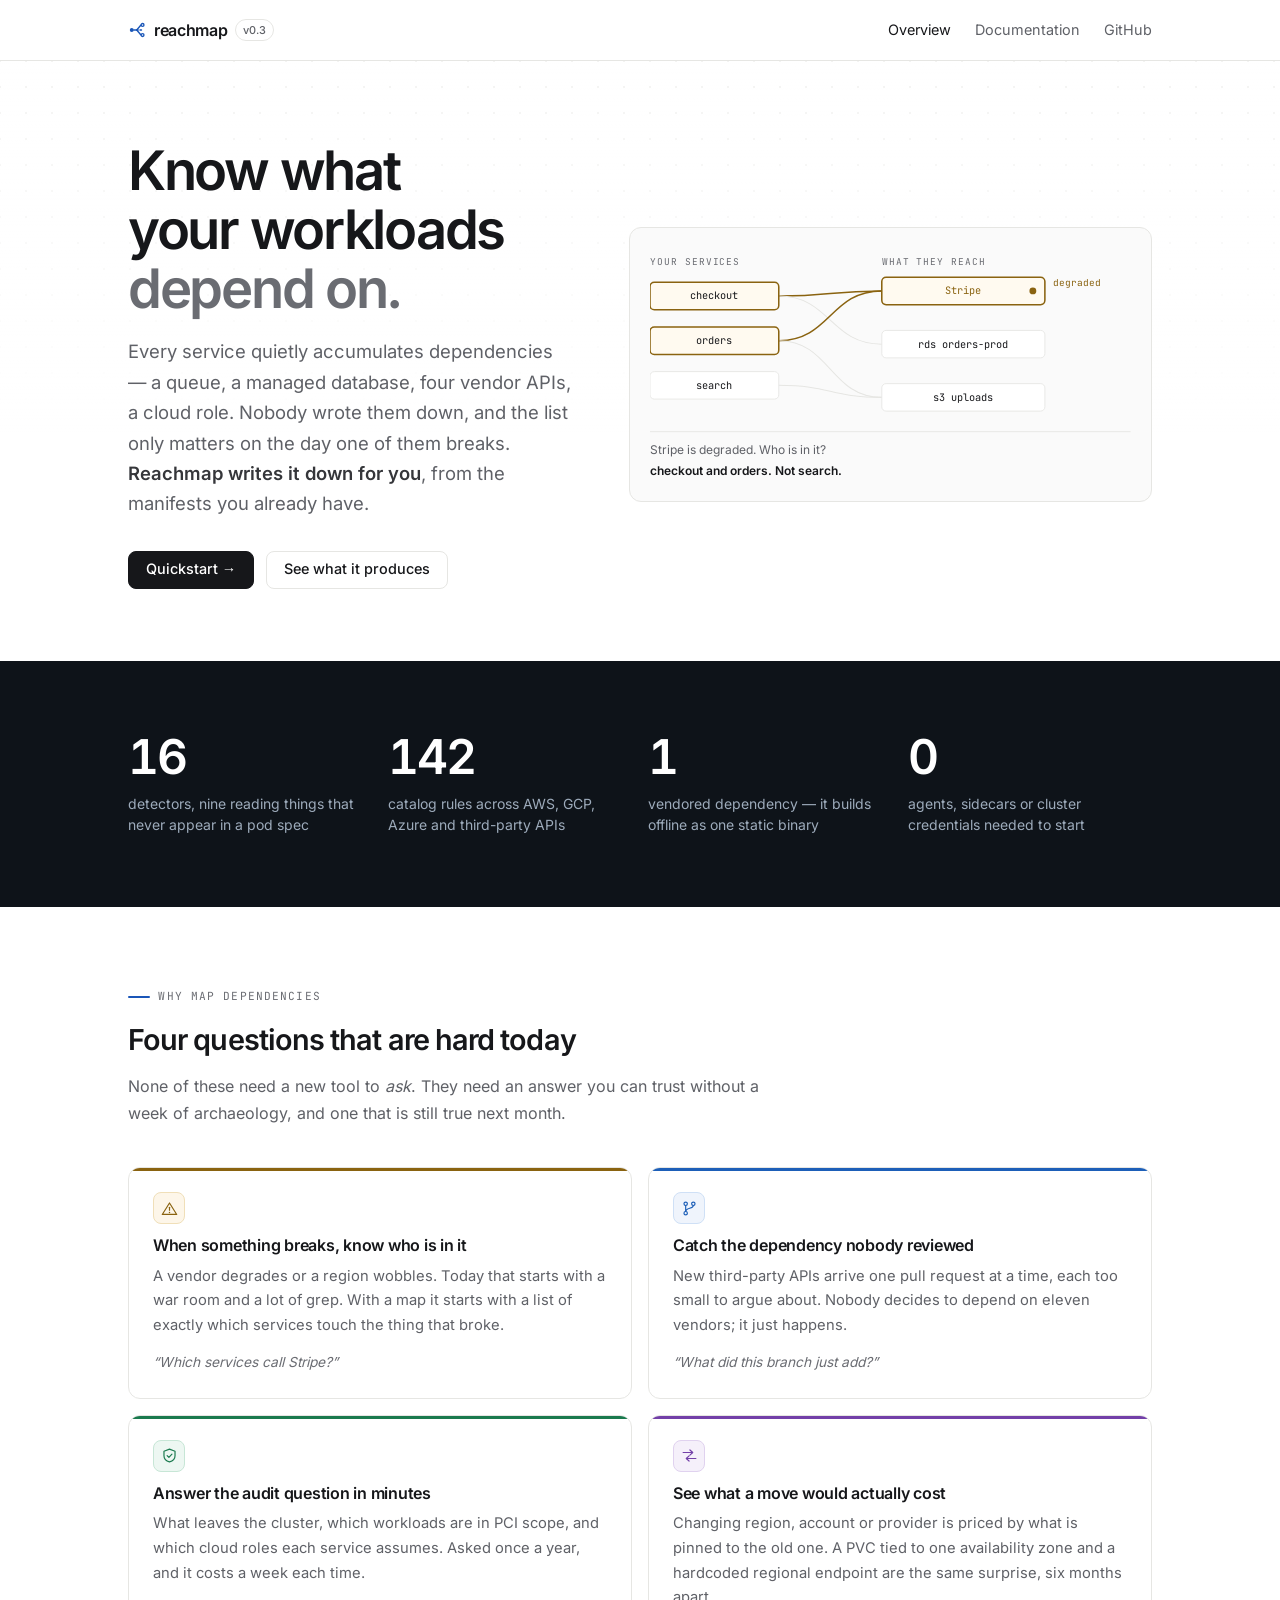
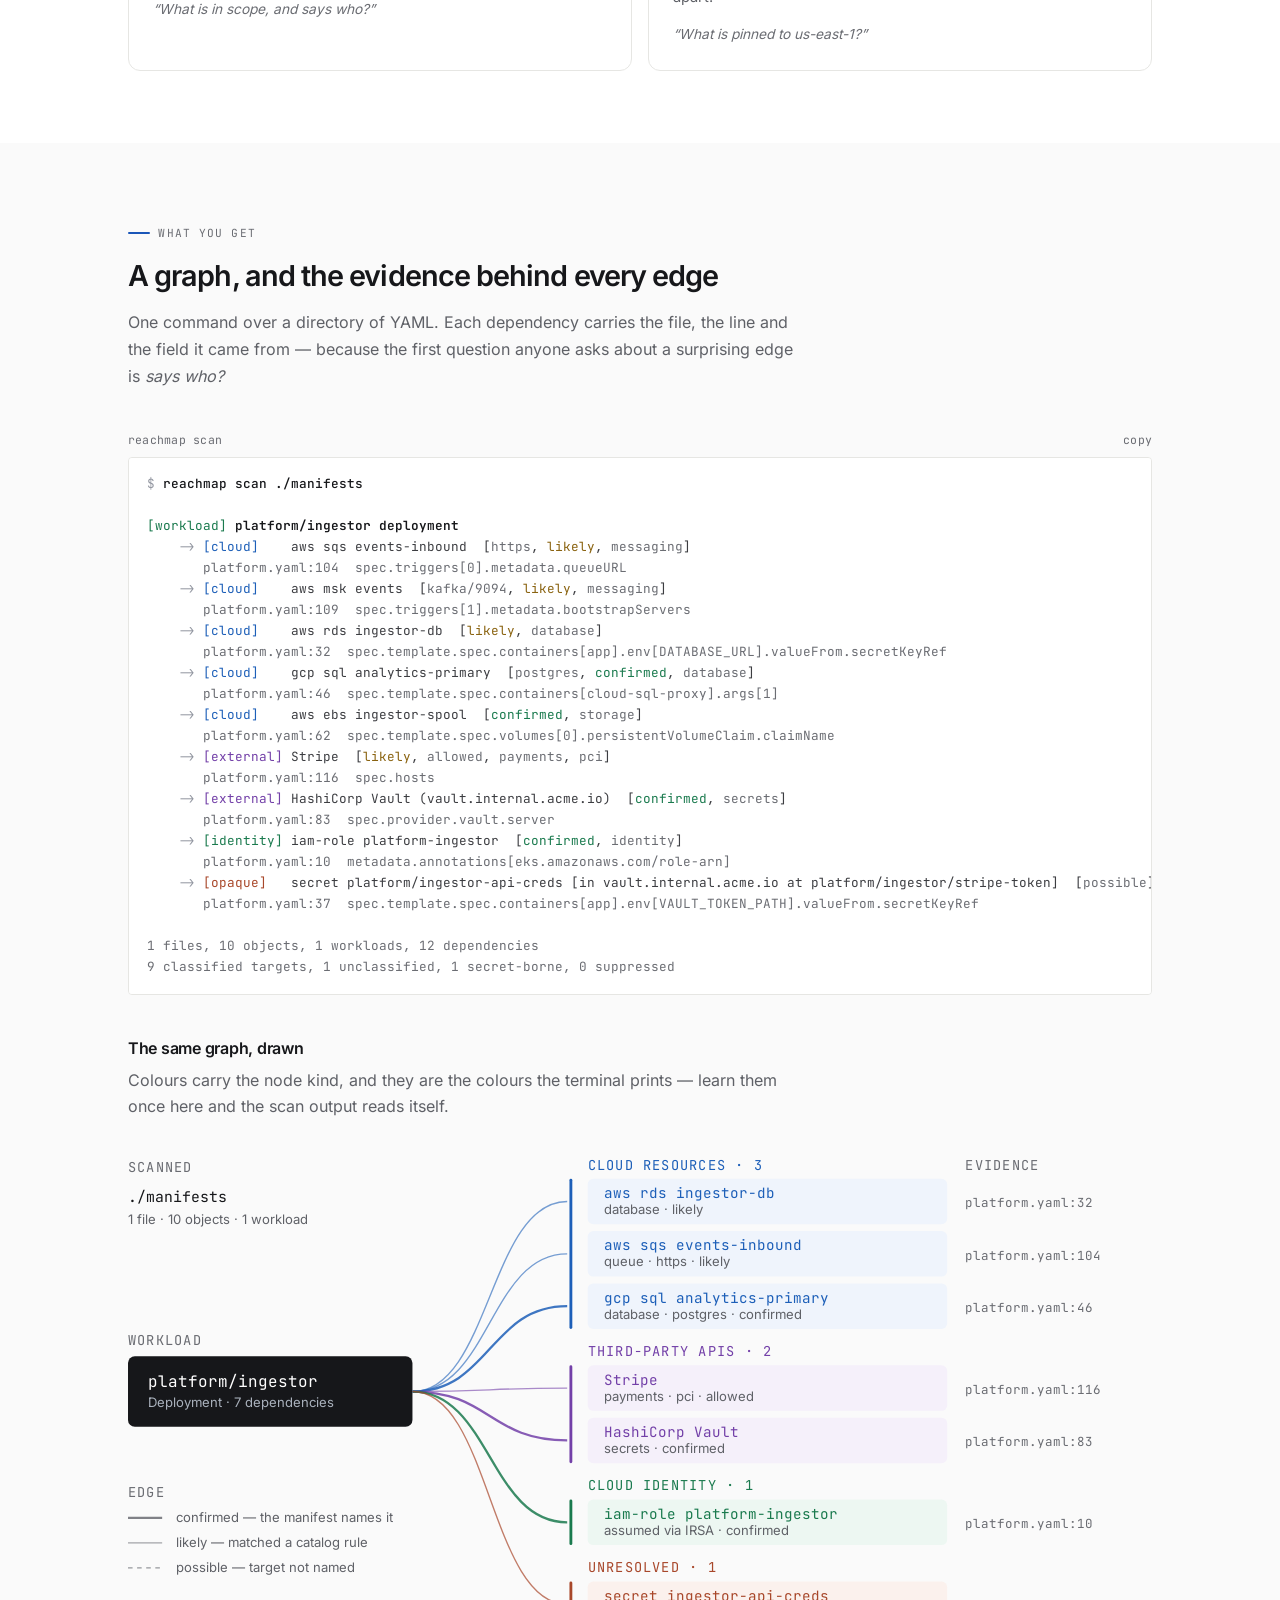
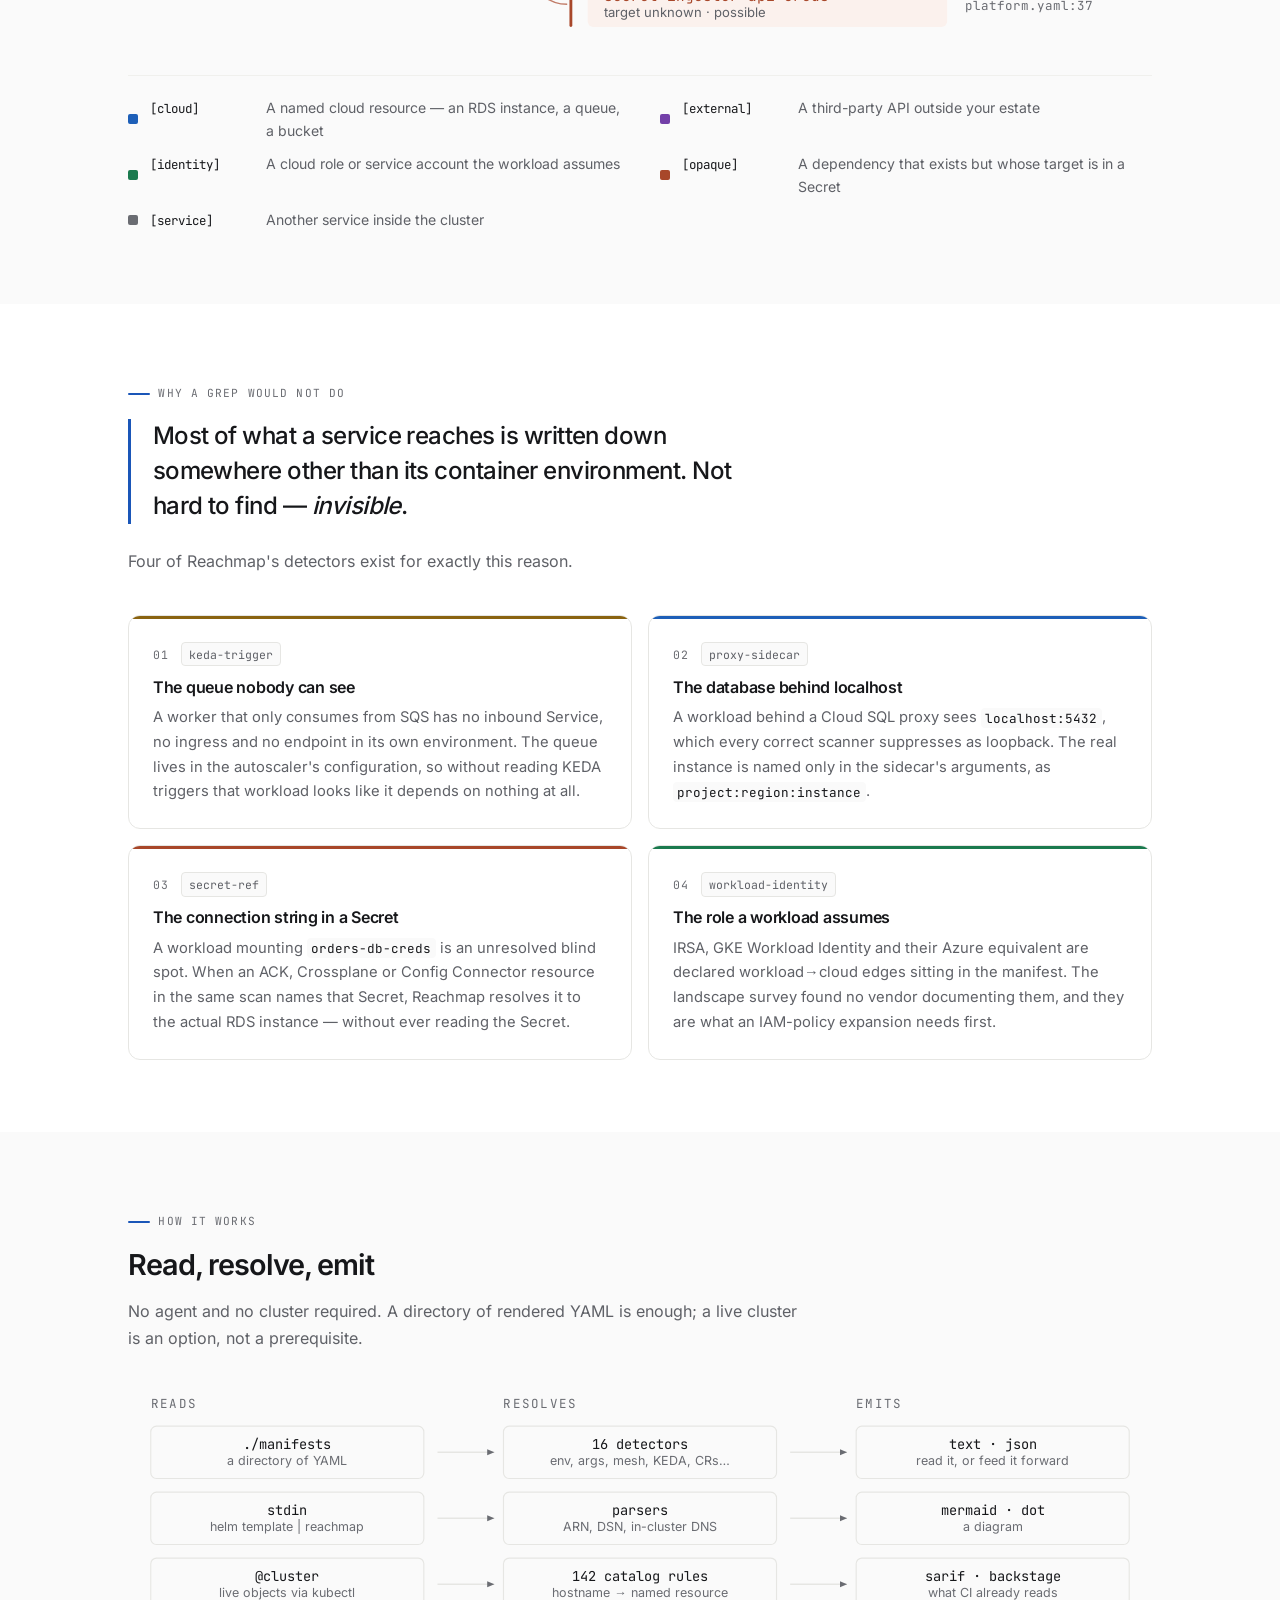
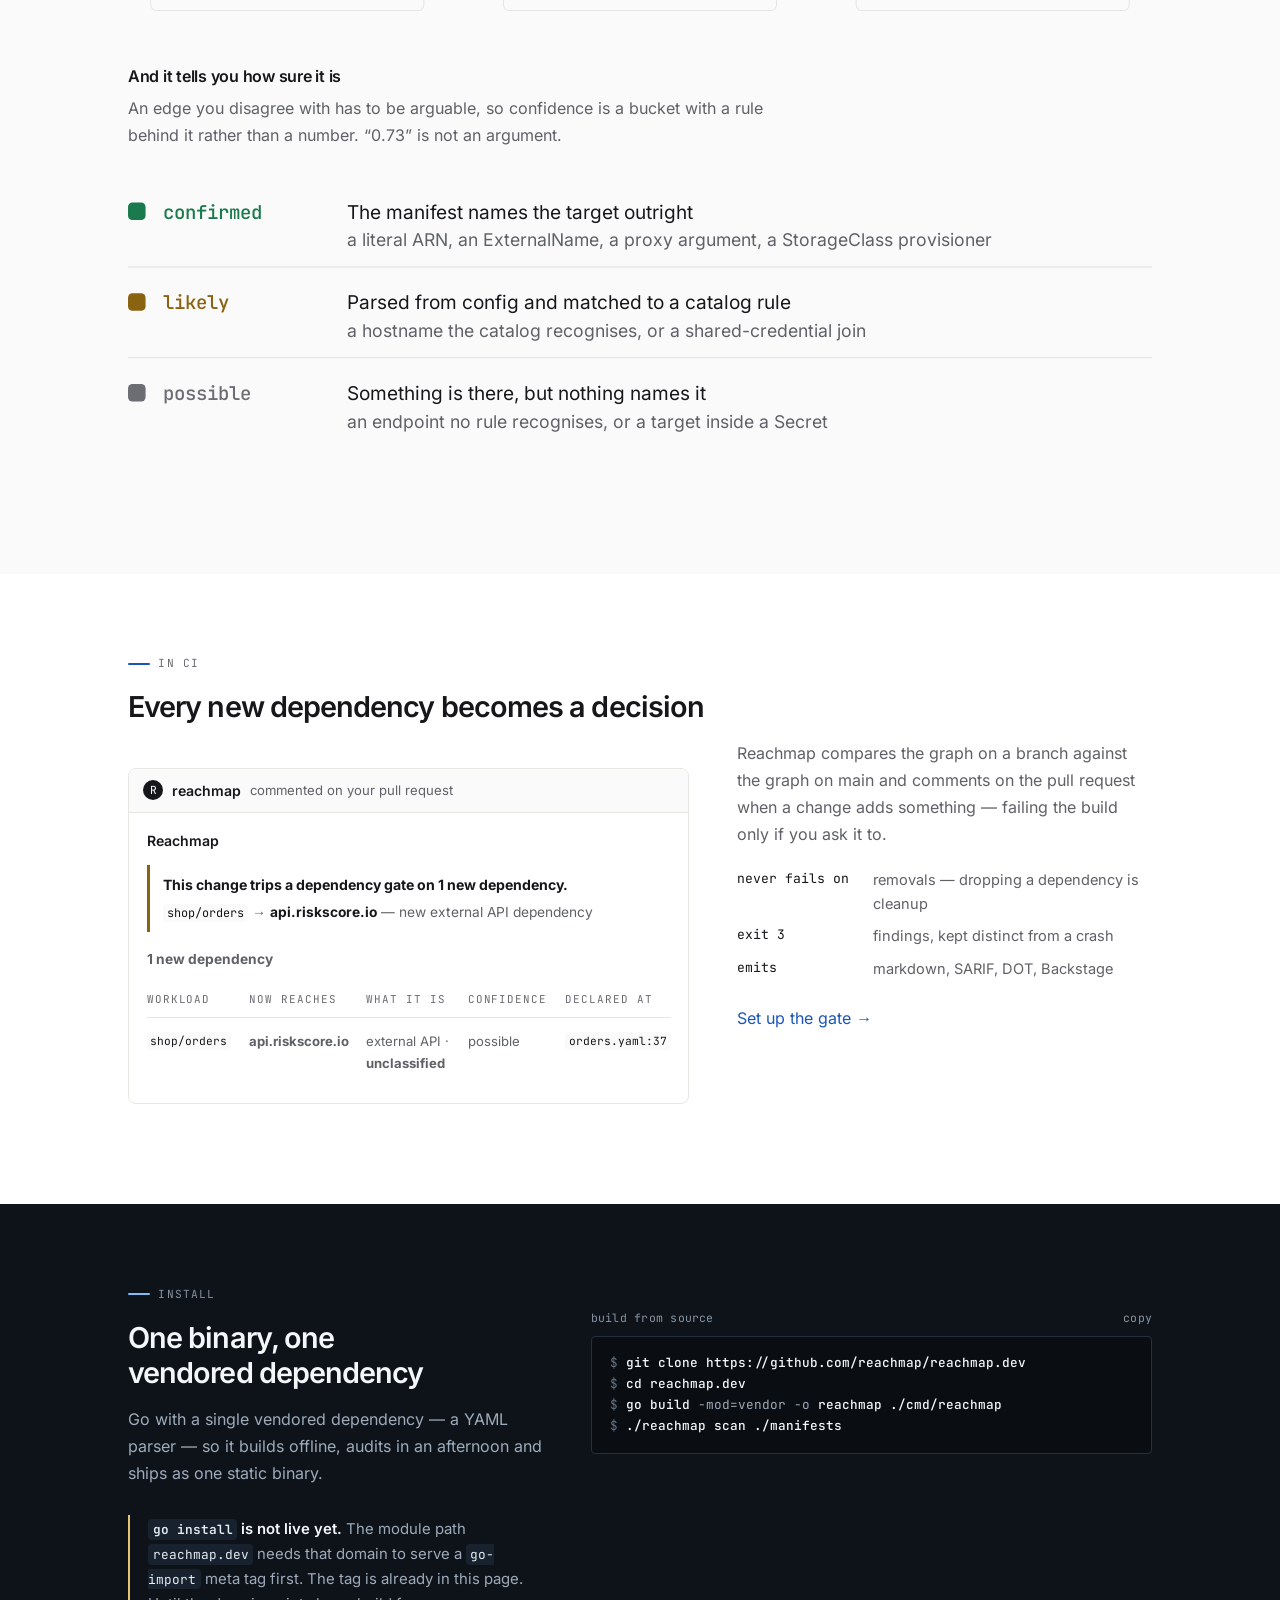
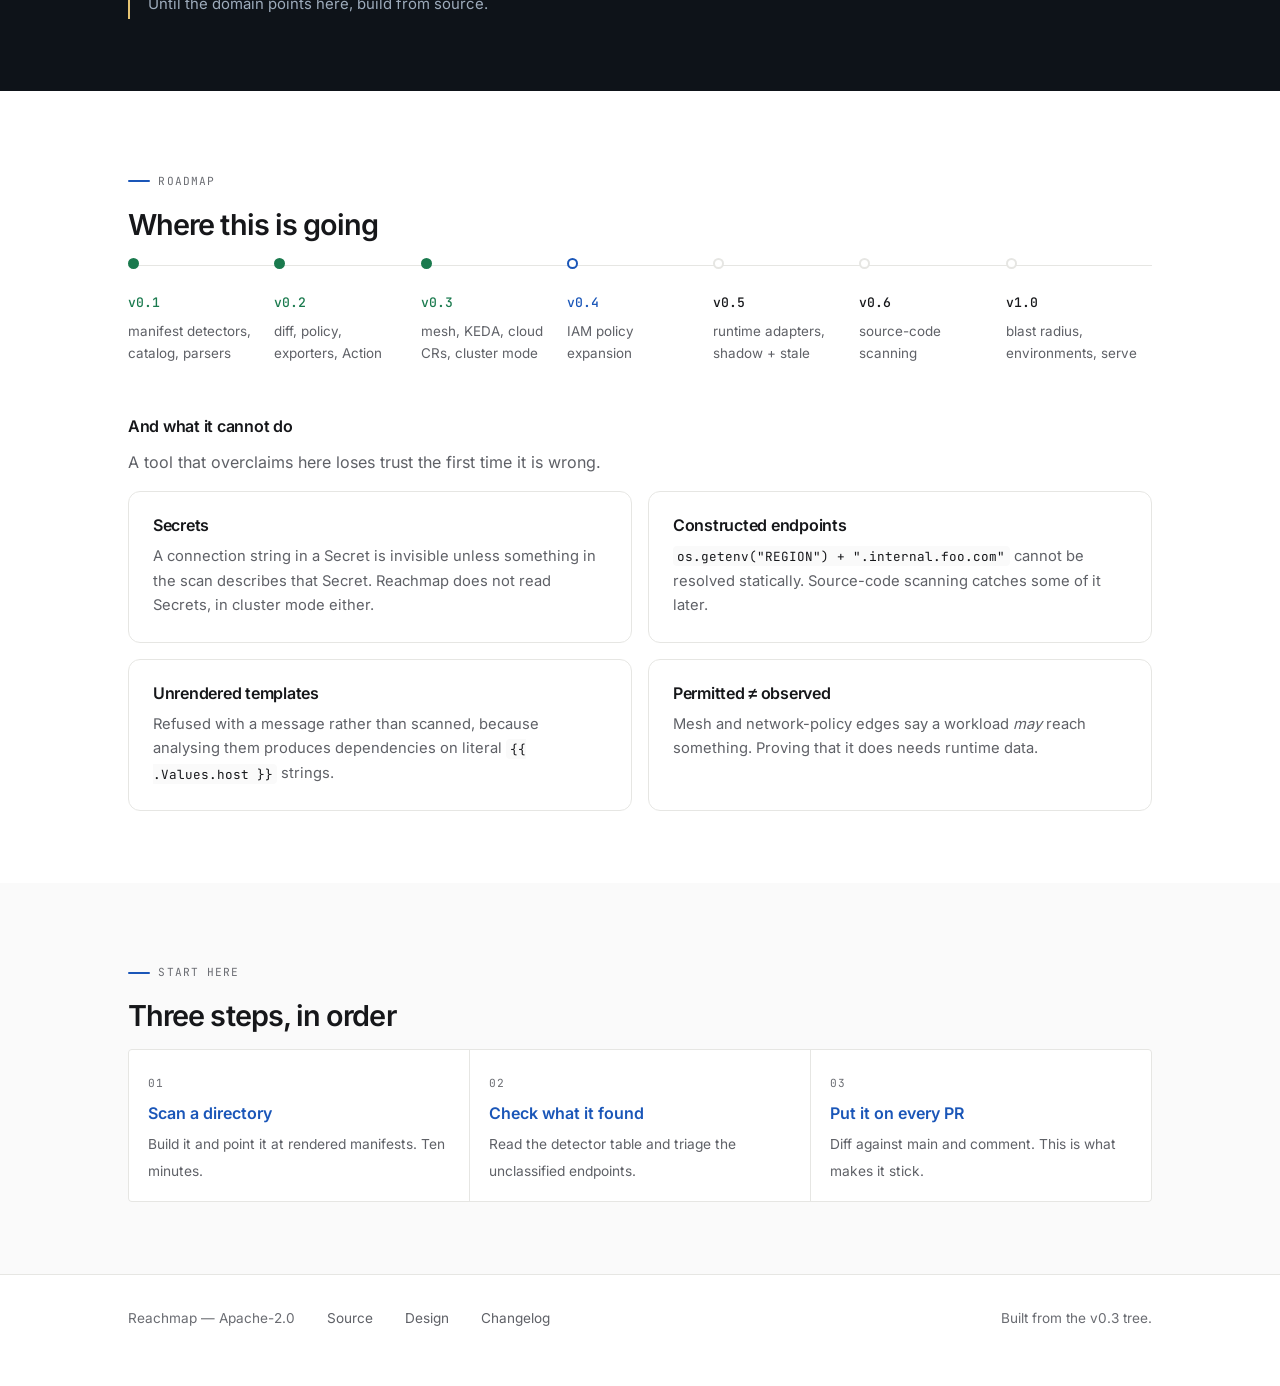
==== commit dfe3434a: "design: a typeface, a system, and the assets a real site has Three things were making the site read " ====
--- a/index.html
+++ b/index.html
@@ -8,9 +8,17 @@
   <meta property="og:title" content="Reachmap — know what your workloads depend on">
   <meta property="og:description" content="A dependency mapper for Kubernetes. Catalogs every cloud service, internal service and third-party API your workloads reach, so you can answer what breaks when something else does — with the file and line behind every claim.">
   <meta property="og:type" content="website">
+  <meta property="og:image" content="https://reachmap.github.io/reachmap.dev-website/assets/og.png">
+  <meta property="og:image:width" content="1200">
+  <meta property="og:image:height" content="630">
+  <meta name="twitter:card" content="summary_large_image">
   <meta name="go-import" content="reachmap.dev git https://github.com/reachmap/reachmap.dev">
   <meta name="go-source" content="reachmap.dev https://github.com/reachmap/reachmap.dev https://github.com/reachmap/reachmap.dev/tree/main{/dir} https://github.com/reachmap/reachmap.dev/blob/main{/dir}/{file}#L{line}">
-  <link rel="icon" href="data:image/svg+xml,<svg xmlns='http://www.w3.org/2000/svg' viewBox='0 0 16 16'><text y='13' font-size='13'>&#127760;</text></svg>">
+  <link rel="icon" href="assets/favicon.svg" type="image/svg+xml">
+  <link rel="apple-touch-icon" href="assets/icon-180.png">
+  <meta name="theme-color" content="#ffffff">
+  <link rel="preload" href="assets/fonts/inter-latin-var.woff2" as="font" type="font/woff2" crossorigin>
+  <link rel="preload" href="assets/fonts/jetbrains-mono-latin-var.woff2" as="font" type="font/woff2" crossorigin>
   <link rel="stylesheet" href="assets/style.css">
 </head>
 <body>
@@ -18,7 +26,7 @@
 <header class="site-head">
   <div class="wrap">
     <a class="brand" href="index.html">
-      reachmap<span class="ver">v0.3</span>
+      <svg class="mark" viewBox="0 0 24 24" fill="none" stroke="currentColor" stroke-width="1.8" stroke-linecap="round" aria-hidden="true"><circle cx="5" cy="12" r="2.6" fill="currentColor" stroke="none"/><path d="M7.6 12h4"/><path d="M11.6 12 17 5.6"/><path d="M11.6 12 17 18.4"/><path d="M11.6 12H19" stroke-dasharray="2 2.4"/><circle cx="19.4" cy="5.2" r="1.9"/><circle cx="19.4" cy="18.8" r="1.9"/></svg>reachmap<span class="ver">v0.3</span>
     </a>
     <nav class="site-nav">
       <a href="index.html" class="nav-home" aria-current="page">Overview</a>
@@ -53,10 +61,10 @@
 <section class="band-ink">
   <div class="wrap">
     <div class="stats"><div class="stat"><span class="s-num">16<span class="s-unit"></span></span>
-        <span class="s-label">detectors, nine of which read things that are not in the pod spec</span></div><div class="stat"><span class="s-num">142<span class="s-unit"></span></span>
+        <span class="s-label">detectors, nine reading things that never appear in a pod spec</span></div><div class="stat"><span class="s-num">142<span class="s-unit"></span></span>
         <span class="s-label">catalog rules across AWS, GCP, Azure and third-party APIs</span></div><div class="stat"><span class="s-num">1<span class="s-unit"></span></span>
-        <span class="s-label">vendored dependency, so it builds offline as one static binary</span></div><div class="stat"><span class="s-num">0<span class="s-unit"></span></span>
-        <span class="s-label">agents, sidecars or cluster credentials required to start</span></div></div>
+        <span class="s-label">vendored dependency — it builds offline as one static binary</span></div><div class="stat"><span class="s-num">0<span class="s-unit"></span></span>
+        <span class="s-label">agents, sidecars or cluster credentials needed to start</span></div></div>
   </div>
 </section>
 
--- a/assets/style.css
+++ b/assets/style.css
@@ -1,3 +1,32 @@
+/* ---------- typeface ----------
+   Self-hosted, not pulled from a CDN. Three reasons, in order: a system font
+   stack renders as a different typeface on every operating system, which is
+   the single loudest signal that a page was not designed; a third-party font
+   host is a request the site does not control and a privacy consideration it
+   does not need; and vendored files mean the site builds and renders offline
+   like the tool it documents. 88KB for both, OFL, licences in assets/fonts/. */
+
+@font-face {
+  font-family: "InterVar";
+  src: url("fonts/inter-latin-var.woff2") format("woff2-variations"),
+       url("fonts/inter-latin-var.woff2") format("woff2");
+  font-weight: 100 900;
+  font-style: normal;
+  font-display: swap;   /* text is readable in the fallback before this lands */
+  unicode-range: U+0000-00FF, U+0131, U+0152-0153, U+02BB-02BC, U+02C6, U+02DA,
+                 U+02DC, U+0304, U+0308, U+0329, U+2000-206F, U+2074, U+20AC,
+                 U+2122, U+2191, U+2193, U+2212, U+2215, U+FEFF, U+FFFD;
+}
+
+@font-face {
+  font-family: "JetBrainsMonoVar";
+  src: url("fonts/jetbrains-mono-latin-var.woff2") format("woff2-variations"),
+       url("fonts/jetbrains-mono-latin-var.woff2") format("woff2");
+  font-weight: 100 800;
+  font-style: normal;
+  font-display: swap;
+}
+
 /* Reachmap — light, minimal.
    One surface, hairline rules, and whitespace doing the work that borders and
    shadows used to. Colour appears in exactly two places: links, and the
@@ -53,15 +82,26 @@
   --identity:  #1a7a4e;
   --opaque:    #a8472a;
 
-  --mono: ui-monospace, "SF Mono", "JetBrains Mono", Menlo, Consolas, monospace;
-  --sans: -apple-system, BlinkMacSystemFont, "Segoe UI", Inter, Roboto,
+  --mono: "JetBrainsMonoVar", ui-monospace, "SF Mono", Menlo, Consolas, monospace;
+  --sans: "InterVar", -apple-system, BlinkMacSystemFont, "Segoe UI", Roboto,
           "Helvetica Neue", Arial, sans-serif;
+
+  /* A 4px spacing scale, used instead of ad-hoc rem values. The old sheet had
+     2.75rem, 3.25rem, 1.15rem and 0.45rem within a few rules of each other,
+     which is the kind of near-miss that reads as "slightly off" without the
+     reader being able to say why. */
+  --s1: .25rem;  --s2: .5rem;   --s3: .75rem;  --s4: 1rem;
+  --s5: 1.5rem;  --s6: 2rem;    --s7: 2.5rem;  --s8: 3rem;
+  --s9: 4rem;    --s10: 5rem;   --s11: 6rem;
+
+  /* Three radii, not seven. */
+  --r-sm: 4px; --r-md: 8px; --r-lg: 12px;
 
   /* 64rem, not narrower: real scan output runs long, and this is the width at
      which the hero block stops clipping. Prose is capped separately and much
      tighter, so the extra width only ever goes to code and tables. */
   --wrap: 64rem;
-  --radius: 5px;
+  --radius: var(--r-sm);
 }
 
 *, *::before, *::after { box-sizing: border-box; }
@@ -73,10 +113,16 @@
   margin: 0;
   background: var(--bg);
   color: var(--fg);
-  font: 400 16px/1.7 var(--sans);
+  font: 400 16px/1.68 var(--sans);
   -webkit-font-smoothing: antialiased;
+  -moz-osx-font-smoothing: grayscale;
+  /* Inter's contextual alternates fix the "ti"/"fi" pairs; tabular figures in
+     tables and code keep columns of numbers from wobbling. */
+  font-feature-settings: "calt" 1;
   text-rendering: optimizeLegibility;
 }
+
+table, .term pre, .kv dt, .stat .s-num { font-variant-numeric: tabular-nums; }
 
 .wrap { width: min(100% - 2.5rem, var(--wrap)); margin-inline: auto; }
 
@@ -90,9 +136,12 @@
   color: var(--fg-strong);
   font-family: var(--sans);
   font-weight: 600;
-  letter-spacing: -0.021em;
-  line-height: 1.25;
+  letter-spacing: -0.022em;
+  line-height: 1.22;
   margin: 0;
+  /* Inter's optical tracking wants to tighten as size grows; these are set per
+     level below rather than inherited from one value. */
+  text-wrap: balance;
 }
 
 p { margin: 0 0 1.1rem; }
@@ -104,7 +153,7 @@
    technical paragraph into a fence. */
 :not(pre) > code {
   background: var(--bg-soft);
-  border-radius: 3px;
+  border-radius: var(--r-sm);
   padding: 0.12em 0.34em;
   color: var(--fg-strong);
   overflow-wrap: break-word;
@@ -122,13 +171,19 @@
   height: 3.75rem;
 }
 .brand {
-  font-family: var(--mono); font-weight: 500; font-size: 0.95rem;
+  font-family: var(--sans); font-weight: 600; font-size: 1rem;
   color: var(--fg-strong);
-  display: inline-flex; align-items: baseline; gap: 0.5rem;
-  margin-right: auto; letter-spacing: -0.01em;
-}
+  display: inline-flex; align-items: center; gap: 0.5rem;
+  margin-right: auto; letter-spacing: -0.022em;
+}
+.brand .mark { width: 18px; height: 18px; display: block; color: var(--accent); }
 .brand:hover { text-decoration: none; }
-.brand .ver { font-size: 0.72rem; color: var(--fg-faint); font-weight: 400; }
+.brand .ver {
+  font-size: 0.68rem; font-weight: 500; color: var(--fg-mute);
+  border: 1px solid var(--line); border-radius: 999px;
+  padding: 0.1rem 0.42rem; line-height: 1.5;
+  letter-spacing: 0;
+}
 
 .site-nav { display: flex; align-items: center; gap: 1.5rem; }
 .site-nav a { font-size: 0.9rem; color: var(--fg-mute); }
@@ -142,10 +197,16 @@
    aria-current, because the 404 page marks nothing current and would
    otherwise keep all three. */
 @media (max-width: 34rem) {
-  .site-head .wrap { gap: 1.25rem; }
-  .site-nav { gap: 1.1rem; }
+  .site-head .wrap { gap: var(--s4); }
+  .site-nav { gap: var(--s3); }
+  .site-nav a { font-size: 0.85rem; }
   .site-nav a.nav-home,
   .site-nav a[aria-current="page"] { display: none; }
+  /* The version badge is the first thing to go: the wordmark and the two
+     links are navigation, the badge is decoration. The mark plus a 16px
+     wordmark plus a badge plus two links does not fit 280px of content width,
+     and the 404 page keeps both links because it marks neither as current. */
+  .brand .ver { display: none; }
 }
 
 /* ---------- hero ---------- */
@@ -166,24 +227,37 @@
 }
 .hero .lede strong { color: var(--fg); font-weight: 600; }
 
-.cta-row { display: flex; flex-wrap: wrap; gap: 1.5rem; align-items: center; }
-.btn { font-size: 0.93rem; color: var(--accent); }
+.cta-row { display: flex; flex-wrap: wrap; gap: var(--s3); align-items: center; }
+
+/* Two weights of button, both the same shape and height. A primary pill next
+   to a bare text link read as an unfinished pair. */
+.btn {
+  display: inline-flex; align-items: center; gap: var(--s2);
+  font-size: 0.9rem; font-weight: 500; line-height: 1;
+  padding: 0.68rem 1.05rem; border-radius: var(--r-md);
+  border: 1px solid var(--line); color: var(--fg-strong);
+  background: var(--bg);
+  transition: background .15s ease, border-color .15s ease, color .15s ease;
+}
+.btn:hover { text-decoration: none; background: var(--bg-soft); border-color: var(--fg-faint); }
 .btn-primary {
-  background: var(--fg-strong); color: #fff;
-  padding: 0.6rem 1.15rem; border-radius: var(--radius);
-  font-size: 0.9rem; font-weight: 500;
-}
-.btn-primary:hover { background: #000; text-decoration: none; }
+  background: var(--fg-strong); border-color: var(--fg-strong); color: #fff;
+}
+.btn-primary:hover { background: #000; border-color: #000; color: #fff; }
+.band-ink .btn { border-color: #2c3a49; color: var(--fg-strong); background: transparent; color: #dbe6f2; }
+.band-ink .btn:hover { background: #18222e; border-color: #3c4c5e; }
 
 /* ---------- code blocks ---------- */
 
 .term { margin: 2rem 0; }
 .term-bar {
-  display: flex; align-items: baseline;
+  display: flex; align-items: baseline; gap: var(--s3);
   font-family: var(--mono); font-size: 0.72rem;
   color: var(--fg-faint); letter-spacing: 0.02em;
-  margin-bottom: 0.5rem;
-}
+  margin-bottom: var(--s2);
+}
+.term-bar .label { min-width: 0; overflow: hidden; text-overflow: ellipsis; white-space: nowrap; }
+.term-bar .copy { flex: none; }
 .term-bar .dot { display: none; }
 .term-bar .copy {
   margin-left: auto; background: none; border: 0; cursor: pointer;
@@ -233,6 +307,7 @@
 section.band-soft .term pre,
 section.band-soft .pr-mock,
 section.band-soft .card { background: #fff; }
+section.band-soft .next a { background: #fff; }
 section.band-soft .hero-art { background: #fff; }
 section.band-soft + section.band-soft { border-top: 1px solid var(--line); }
 section.plain + section.plain { border-top: 1px solid var(--line-soft); }
@@ -277,9 +352,9 @@
   text-transform: uppercase; color: var(--fg-faint); margin-bottom: 0.9rem;
 }
 section h2 {
-  font-size: clamp(1.4rem, 3vw, 1.75rem);
-  letter-spacing: -0.028em;
-  margin-bottom: 1rem;
+  font-size: clamp(1.4rem, 3vw, 1.8rem);
+  letter-spacing: -0.032em;
+  margin-bottom: var(--s4);
 }
 section h3 { font-size: 1rem; letter-spacing: -0.016em; }
 .sec-intro { color: var(--fg-mute); max-width: 42rem; margin-bottom: 2.5rem; }
@@ -544,7 +619,7 @@
 /* ---------- pull-request comment illustration ---------- */
 
 .pr-mock {
-  border: 1px solid var(--line); border-radius: 7px; overflow: hidden;
+  border: 1px solid var(--line); border-radius: var(--r-md); overflow: hidden;
   margin: 1.75rem 0; font-size: 0.88rem; background: var(--bg);
 }
 .pr-head {
@@ -628,8 +703,8 @@
 .hero-grid { grid-template-columns: minmax(0, 1fr); gap: 2.5rem; } }
 
 .hero h1 {
-  font-size: clamp(2.1rem, 4.6vw, 3.35rem);
-  letter-spacing: -0.036em; line-height: 1.12;
+  font-size: clamp(2.15rem, 4.7vw, 3.4rem);
+  letter-spacing: -0.042em; line-height: 1.08;
   margin-bottom: 1.2rem;
 }
 .hero .lede { max-width: none; margin-bottom: 2rem; }
@@ -637,7 +712,7 @@
 .hero-art {
   background: var(--bg-soft);
   border: 1px solid var(--line);
-  border-radius: 10px;
+  border-radius: var(--r-lg);
   padding: 1.25rem 1.25rem 1rem;
 }
 .hero-art .dia { margin: 0; }
@@ -665,42 +740,58 @@
 }
 .stat .s-unit { font-size: 0.5em; font-weight: 500; color: var(--fg-mute); letter-spacing: -0.01em; }
 .stat .s-label {
-  display: block; margin-top: 0.6rem; font-size: 0.86rem; color: var(--fg-mute);
-  max-width: 13rem;
+  display: block; margin-top: var(--s3); font-size: 0.875rem; line-height: 1.5;
+  color: var(--fg-mute); max-width: 15rem; text-wrap: pretty;
 }
 .band-ink .stat .s-num { color: #fff; }
 
 /* ---------- tinted cards ---------- */
 
-.cards { display: grid; gap: 1px; background: var(--line); border: 1px solid var(--line); border-radius: 10px; overflow: hidden; }
+.cards { display: grid; gap: var(--s4); }
 .cards-2 { grid-template-columns: repeat(2, minmax(0, 1fr)); }
 .cards-3 { grid-template-columns: repeat(3, minmax(0, 1fr)); }
 @media (max-width: 52rem) { .cards-2, .cards-3 { grid-template-columns: minmax(0, 1fr); } }
 
-.card { background: var(--bg); padding: 1.6rem 1.5rem; }
+.card {
+  background: var(--bg);
+  border: 1px solid var(--line);
+  border-radius: var(--r-lg);
+  padding: var(--s5);
+  position: relative;
+  overflow: hidden;            /* clip the accent bar to the radius */
+  transition: border-color .15s ease;
+}
+.card:hover { border-color: #d5d7d2; }
+/* Colour lives in a 2px bar at the top edge and in the icon, not in a pastel
+   fill across the whole card. A full wash of four pastels reads consumer; the
+   same four hues as a rule read technical, and the page keeps its variety from
+   the dark bands and the layout changes instead. */
+.card::before {
+  content: ""; position: absolute; inset: 0 auto auto 0;
+  width: 100%; height: 3px; background: transparent;
+}
 .card h3 { font-size: 1rem; margin-bottom: 0.5rem; letter-spacing: -0.016em; }
 .card p { color: var(--fg-mute); font-size: 0.92rem; margin: 0; }
 
-/* One tint per card, so a row of four reads as four things rather than as one
-   grey slab. The hue matches what the card is about wherever the palette
-   already means something — clay is the unresolved-secret colour. */
-.card.t-b { background: var(--tint-blue); }
-.card.t-g { background: var(--tint-green); }
-.card.t-a { background: var(--tint-amber); }
-.card.t-p { background: var(--tint-purple); }
-.card.t-c { background: var(--tint-clay); }
+/* One hue per card, as a rule rather than a wash. */
+.card.t-b::before { background: var(--cloud); }
+.card.t-g::before { background: var(--identity); }
+.card.t-a::before { background: var(--likely); }
+.card.t-p::before { background: var(--external); }
+.card.t-c::before { background: var(--opaque); }
 
 .card .c-chip {
   display: inline-grid; place-items: center;
-  width: 2rem; height: 2rem; border-radius: 7px;
-  background: var(--bg); border: 1px solid var(--line);
-  margin-bottom: 0.9rem;
+  width: 2rem; height: 2rem; border-radius: var(--r-md);
+  border: 1px solid var(--line);
+  margin-bottom: var(--s3);
 }
 .card .c-chip .p-icon { width: 17px; height: 17px; }
-.card.t-b .c-chip { color: var(--cloud); border-color: var(--edge-blue); }
-.card.t-g .c-chip { color: var(--identity); border-color: var(--edge-green); }
-.card.t-a .c-chip { color: var(--likely); border-color: var(--edge-amber); }
-.card.t-p .c-chip { color: var(--external); border-color: var(--edge-purple); }
+.card.t-b .c-chip { color: var(--cloud);    border-color: var(--edge-blue);   background: var(--tint-blue); }
+.card.t-g .c-chip { color: var(--identity); border-color: var(--edge-green);  background: var(--tint-green); }
+.card.t-a .c-chip { color: var(--likely);   border-color: var(--edge-amber);  background: var(--tint-amber); }
+.card.t-p .c-chip { color: var(--external); border-color: var(--edge-purple); background: var(--tint-purple); }
+.card.t-c .c-chip { color: var(--opaque);   border-color: var(--edge-clay);   background: var(--tint-clay); }
 .card .i-dot { fill: currentColor; stroke: none; }
 .card .c-q {
   display: block; margin-top: 0.8rem; font-size: 0.86rem;
@@ -713,10 +804,10 @@
   letter-spacing: 0.06em;
 }
 .card .c-det {
-  display: inline-block; font-family: var(--mono); font-size: 0.7rem;
-  padding: 0.12rem 0.42rem; border-radius: 3px;
-  background: var(--bg); border: 1px solid var(--line); color: var(--fg-mute);
-  margin-left: 0.5rem;
+  display: inline-block; font-family: var(--mono); font-size: 0.72rem;
+  padding: 0.1rem 0.44rem; border-radius: var(--r-sm);
+  background: var(--bg-soft); border: 1px solid var(--line); color: var(--fg-mute);
+  margin-left: var(--s2);
 }
 
 /* ---------- split: text beside art ---------- */
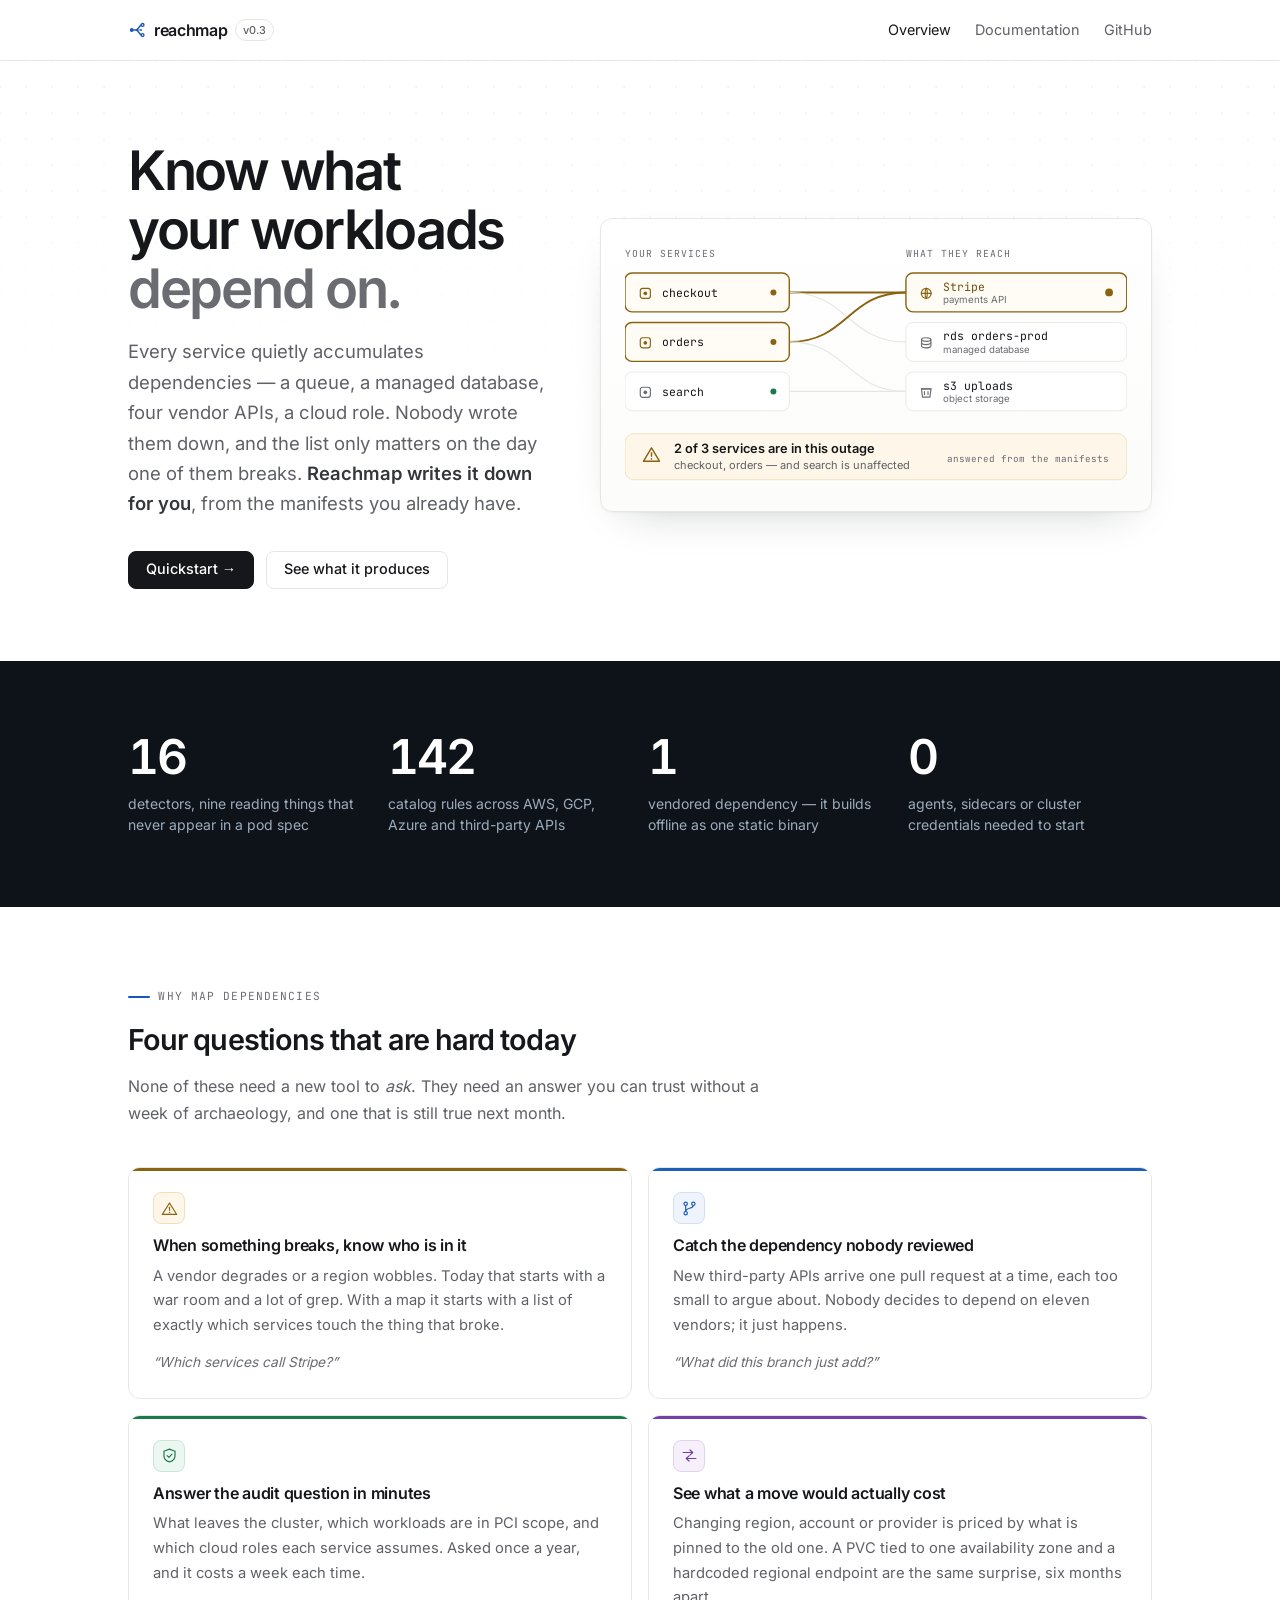
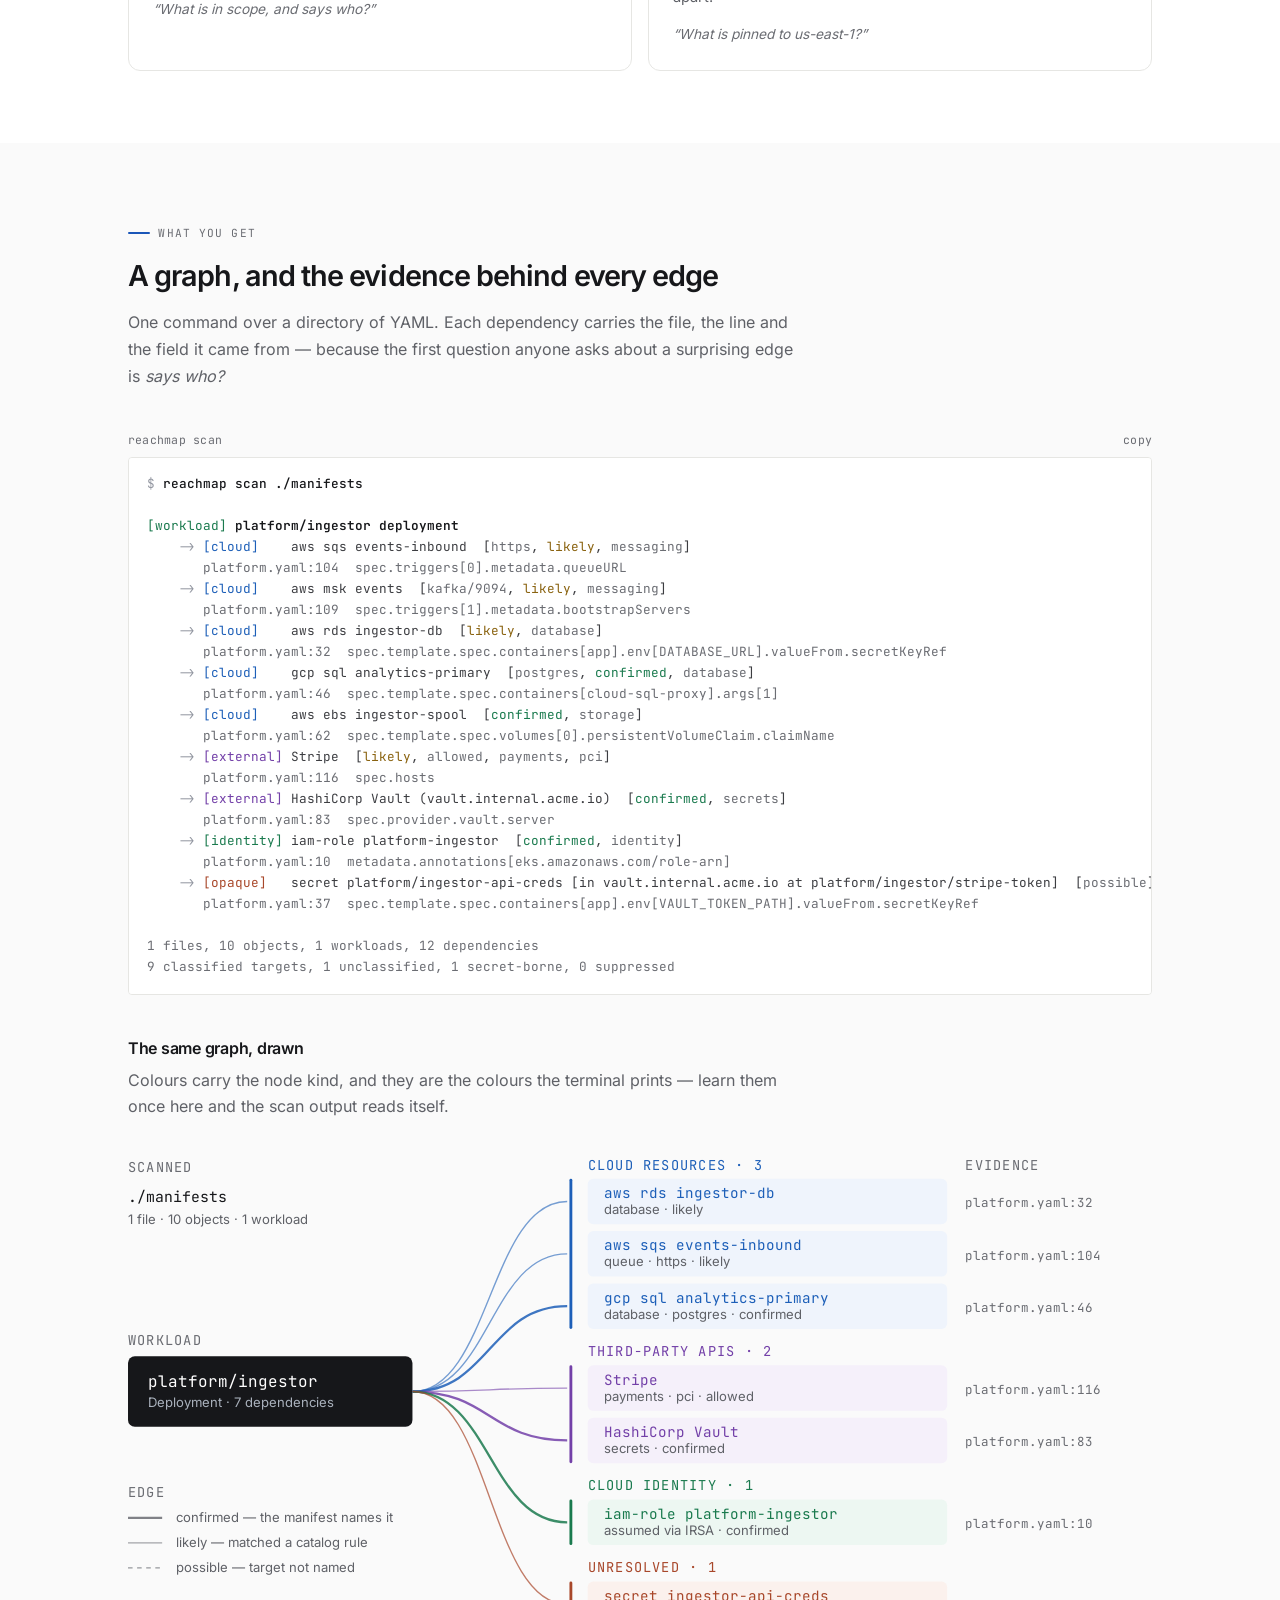
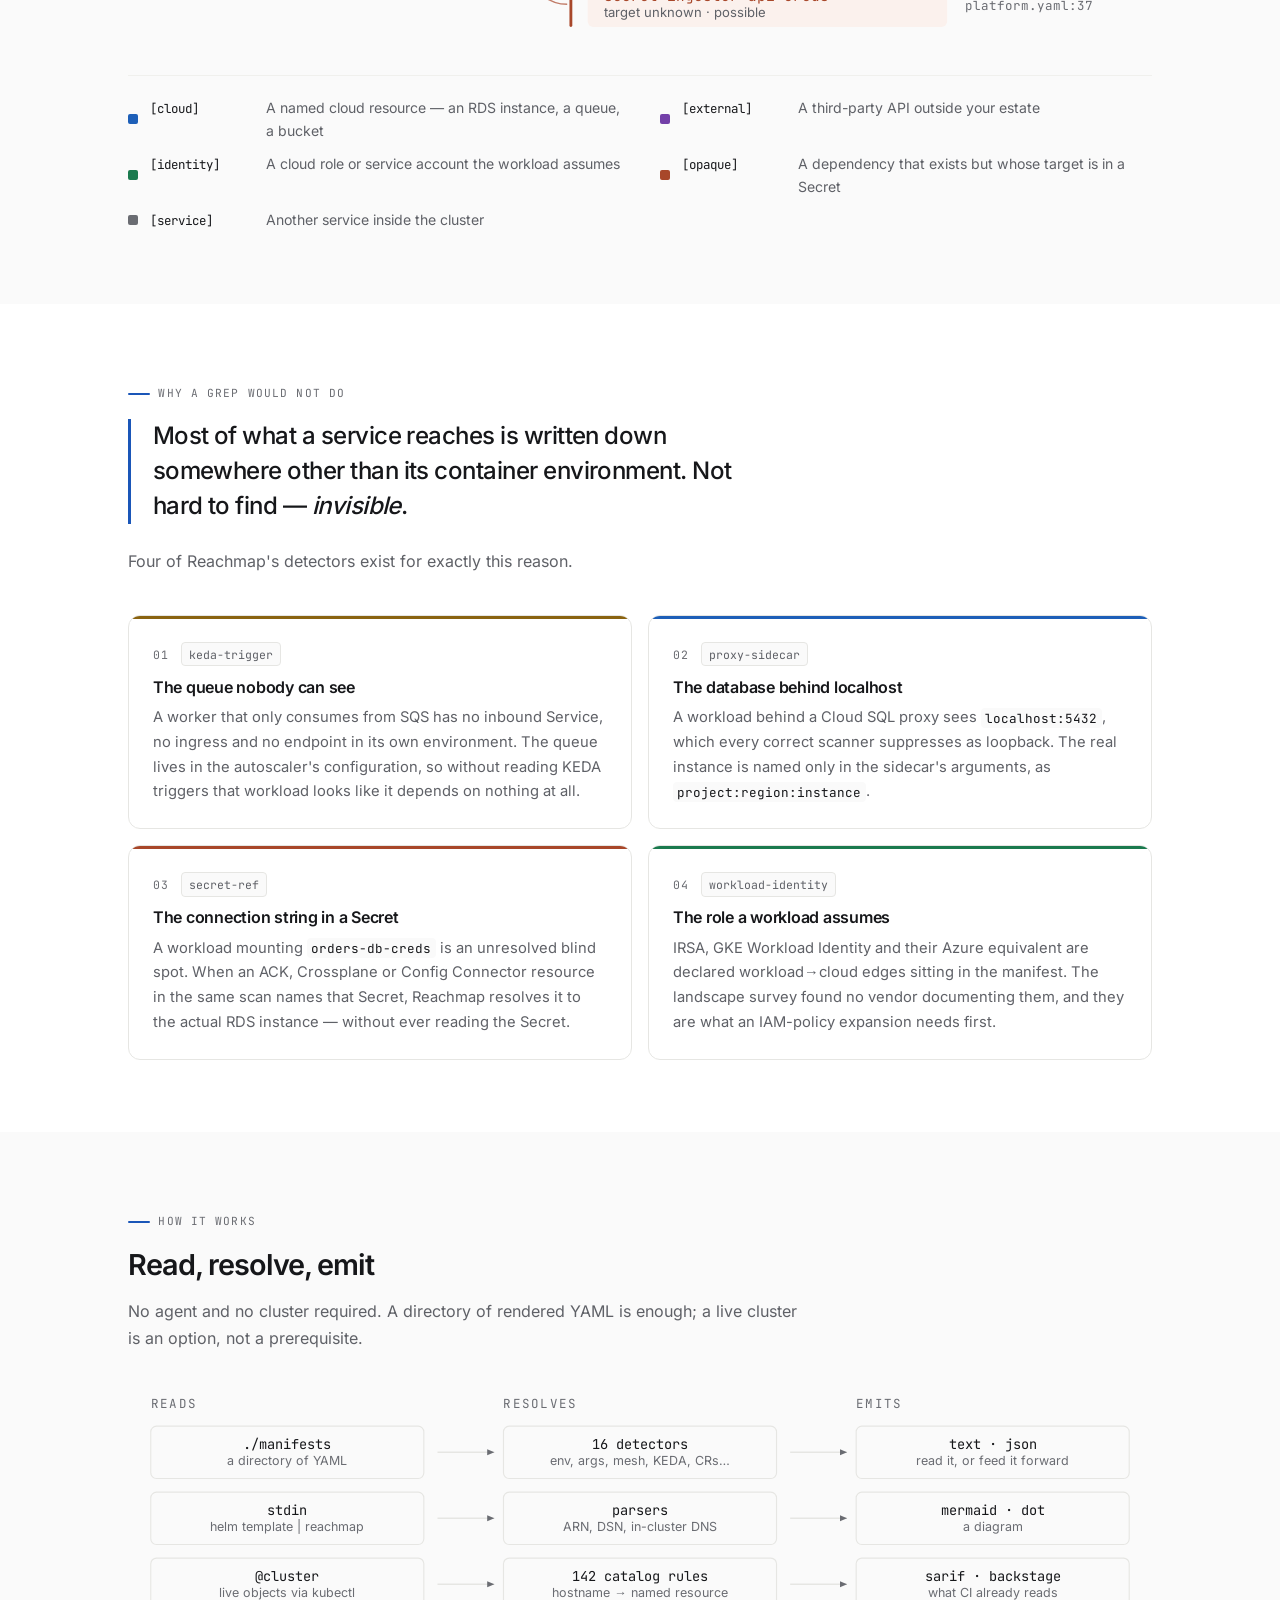
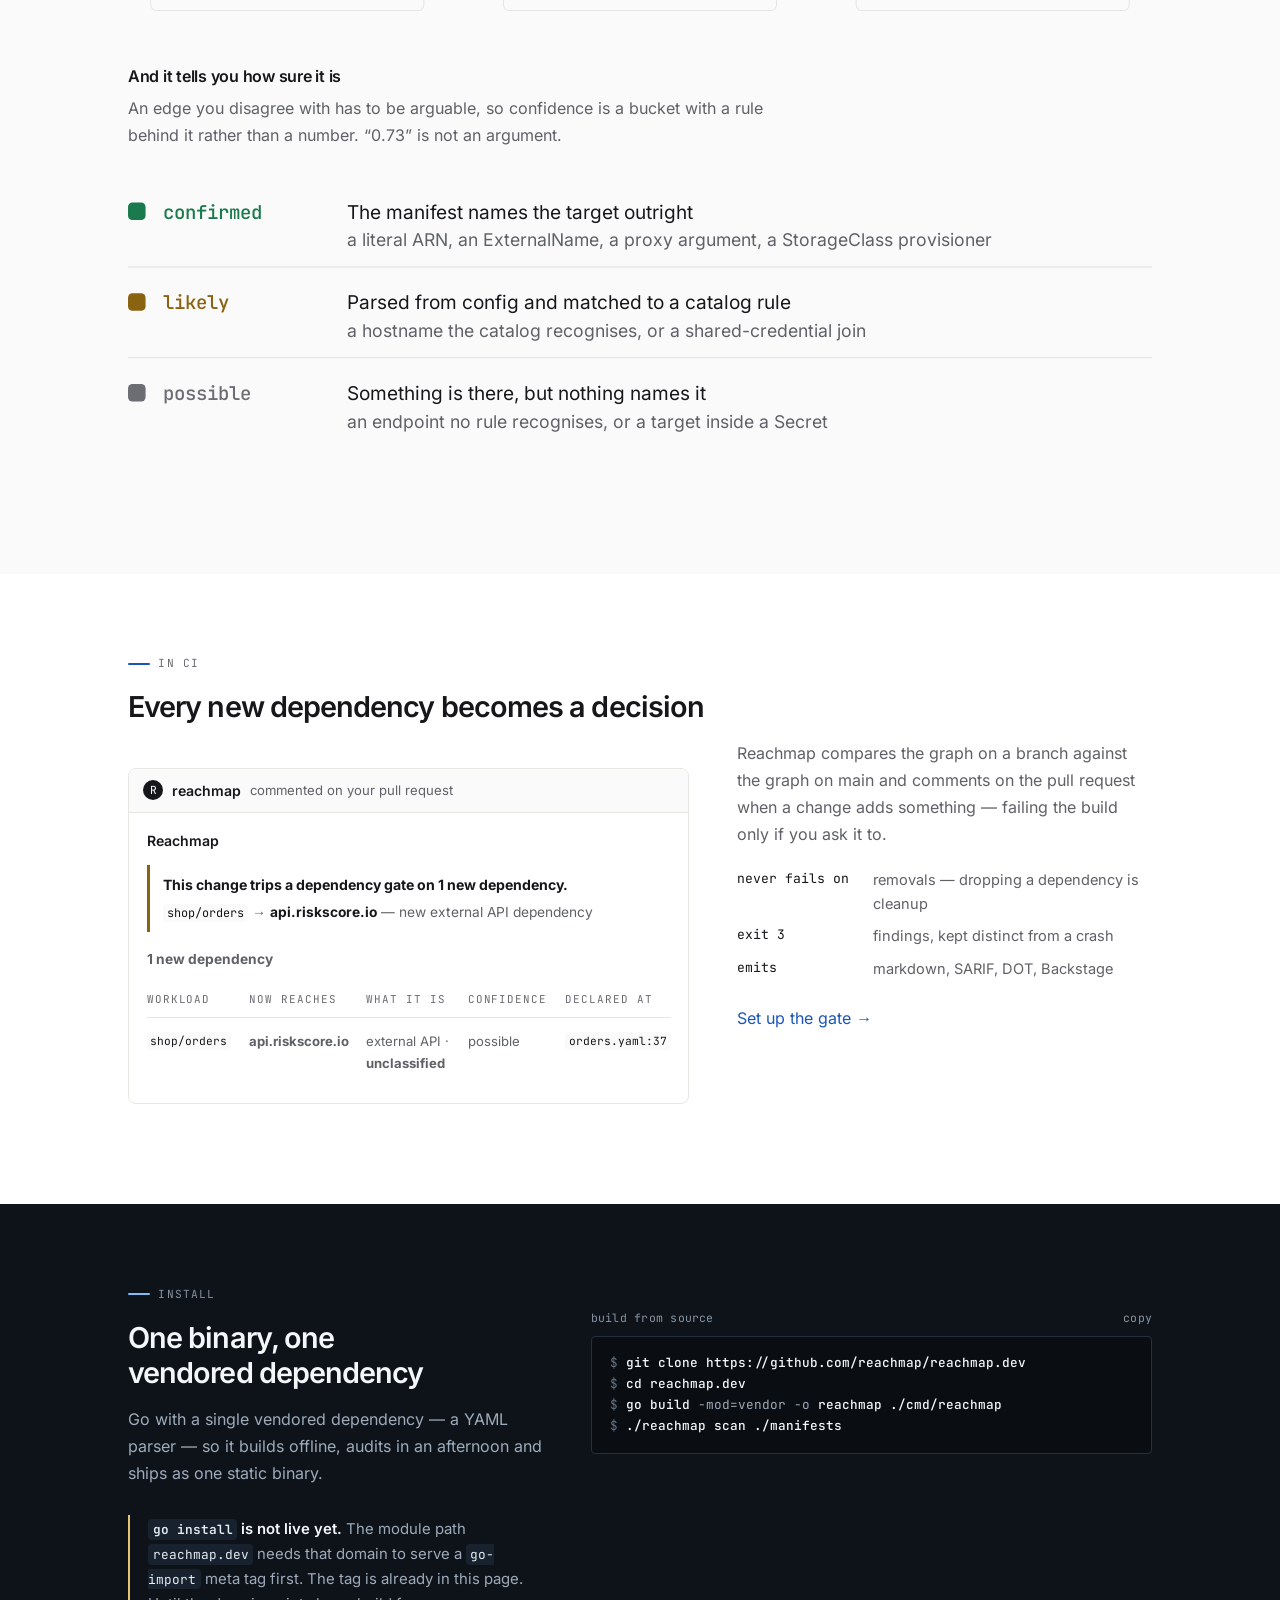
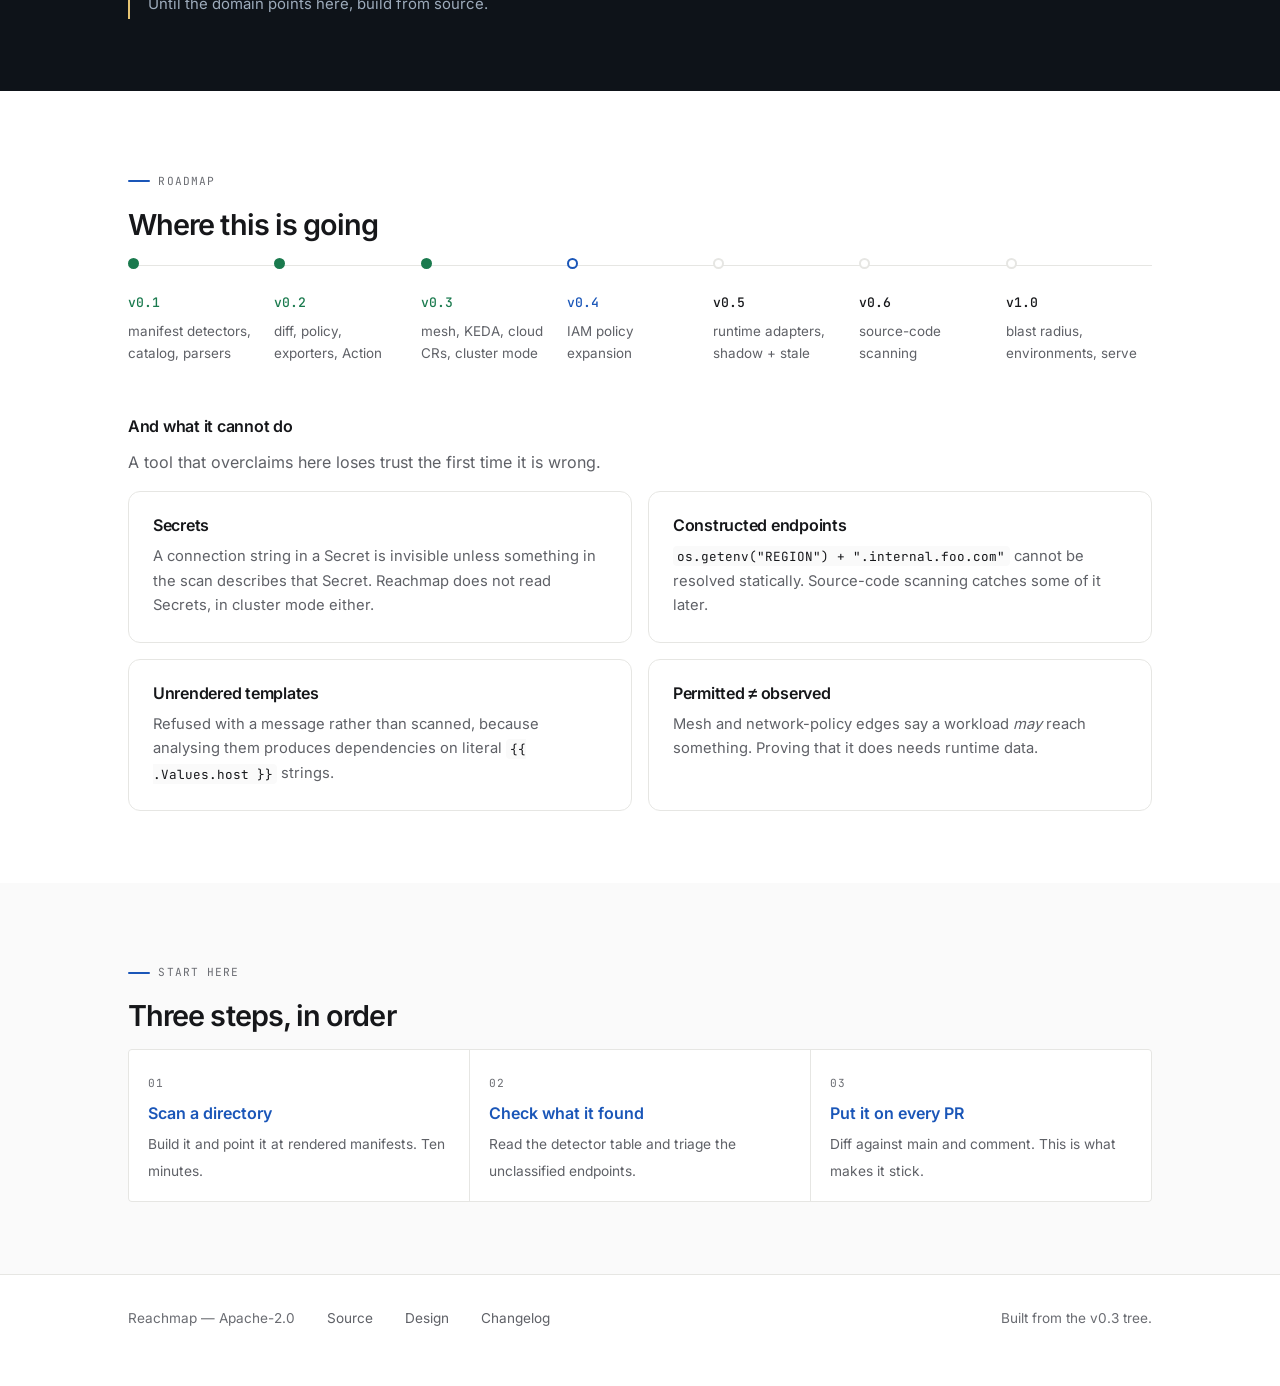
==== commit 0c9fb332: "design: rebuild the hero diagram, and show impact travelling The most important drawing on the site " ====
--- a/index.html
+++ b/index.html
@@ -53,7 +53,7 @@
           <a class="btn" href="#what-you-get">See what it produces</a>
         </div>
       </div>
-      <div class="hero-art"><figure class="dia dia-seq"><div class="dia-scroll"><div class="dia-inner" style="min-width:460px"><svg class="dia-svg" viewBox="0 0 560 276" role="img" aria-labelledby="t69ee3e4d dc1c272f3" preserveAspectRatio="xMidYMid meet"><title id="t69ee3e4d">Blast radius of one degraded dependency</title><desc id="dc1c272f3">Three services on the left connect to three shared dependencies on the right. Stripe is marked degraded; the edges from checkout and orders to Stripe are highlighted, showing those two services are affected and search is not.</desc><g class="br"><path d="M150 56 C210.0 56, 210.0 50, 270 50" pathLength="1" class="e-line e-hot br-hot"/><path d="M150 56 C210.0 56, 210.0 112, 270 112" pathLength="1" class="e-line br-cold"/><path d="M150 108 C210.0 108, 210.0 50, 270 50" pathLength="1" class="e-line e-hot br-hot"/><path d="M150 108 C210.0 108, 210.0 174, 270 174" pathLength="1" class="e-line br-cold"/><path d="M150 160 C210.0 160, 210.0 174, 270 174" pathLength="1" class="e-line br-cold"/><text x="0" y="20" class="d-cap br-p1">YOUR SERVICES</text><g class="br-p1 br-hit"><rect x="0" y="40" width="150" height="32" rx="5" class="n-box hit"/><text x="75.0" y="60.0" class="n-label hit">checkout</text></g><g class="br-p1 br-hit"><rect x="0" y="92" width="150" height="32" rx="5" class="n-box hit"/><text x="75.0" y="112.0" class="n-label hit">orders</text></g><g class="br-p1 "><rect x="0" y="144" width="150" height="32" rx="5" class="n-box "/><text x="75.0" y="164.0" class="n-label ">search</text></g><text x="270" y="20" class="d-cap br-p1">WHAT THEY REACH</text><g class="br-p1 br-down"><rect x="270" y="34" width="190" height="32" rx="5" class="n-box down"/><text x="365.0" y="54.0" class="n-label down">Stripe</text></g><g class="br-p1 "><rect x="270" y="96" width="190" height="32" rx="5" class="n-box "/><text x="365.0" y="116.0" class="n-label ">rds orders-prod</text></g><g class="br-p1 "><rect x="270" y="158" width="190" height="32" rx="5" class="n-box "/><text x="365.0" y="178.0" class="n-label ">s3 uploads</text></g><g class="br-alarm"><circle cx="446" cy="50" r="10" class="pulse-ring"/><circle cx="446" cy="50" r="4" class="pulse"/><text x="470" y="44" class="d-note">degraded</text></g><line x1="0" y1="214" x2="560" y2="214" class="d-rule br-answer"/><text x="0" y="240" class="d-ask br-answer">Stripe is degraded. Who is in it?</text><text x="0" y="264" class="d-ans br-answer">checkout and orders. Not search.</text></g></svg></div></div></figure></div>
+      <div class="hero-art"><figure class="dia dia-seq"><div class="dia-scroll"><div class="dia-inner" style="min-width:480px"><svg class="dia-svg" viewBox="0 0 568 276" role="img" aria-labelledby="t69ee3e4d db9be7ef6" preserveAspectRatio="xMidYMid meet"><title id="t69ee3e4d">Blast radius of one degraded dependency</title><desc id="db9be7ef6">Three services on the left — checkout, orders and search — connect to three shared dependencies on the right: the Stripe payments API, a managed database and object storage. Stripe is marked as degraded, and the edges from checkout and orders to it are highlighted, showing those two services are in the outage and search is not.</desc><g class="br"><path d="M186 56.0 C252.0 56.0, 252.0 56.0, 318 56.0" pathLength="1" class="br-edge br-hot"/><path d="M186 56.0 C252.0 56.0, 252.0 56.0, 318 56.0" pathLength="1" class="br-impact"/><path d="M186 56.0 C252.0 56.0, 252.0 112.0, 318 112.0" pathLength="1" class="br-edge br-cold"/><path d="M186 112.0 C252.0 112.0, 252.0 56.0, 318 56.0" pathLength="1" class="br-edge br-hot"/><path d="M186 112.0 C252.0 112.0, 252.0 56.0, 318 56.0" pathLength="1" class="br-impact"/><path d="M186 112.0 C252.0 112.0, 252.0 168.0, 318 168.0" pathLength="1" class="br-edge br-cold"/><path d="M186 168.0 C252.0 168.0, 252.0 168.0, 318 168.0" pathLength="1" class="br-edge br-cold"/><text x="0" y="16" class="br-cap br-p1">YOUR SERVICES</text><g class="br-node br-p1 br-hit"><rect x="0" y="34" width="186" height="44" rx="8" class="br-box"/><g transform="translate(15 49)" class="g-icon " fill="none" stroke="currentColor" stroke-width="1.3" stroke-linecap="round" stroke-linejoin="round"><rect x="2.3" y="2.3" width="11.4" height="11.4" rx="2.6"/><circle cx="8" cy="8" r="2.1" fill="currentColor" stroke="none"/></g><text x="42" y="61" class="br-name">checkout</text><circle cx="168" cy="56" r="3.4" class="br-status"/></g><g class="br-node br-p1 br-hit"><rect x="0" y="90" width="186" height="44" rx="8" class="br-box"/><g transform="translate(15 105)" class="g-icon " fill="none" stroke="currentColor" stroke-width="1.3" stroke-linecap="round" stroke-linejoin="round"><rect x="2.3" y="2.3" width="11.4" height="11.4" rx="2.6"/><circle cx="8" cy="8" r="2.1" fill="currentColor" stroke="none"/></g><text x="42" y="117" class="br-name">orders</text><circle cx="168" cy="112" r="3.4" class="br-status"/></g><g class="br-node br-p1 "><rect x="0" y="146" width="186" height="44" rx="8" class="br-box"/><g transform="translate(15 161)" class="g-icon " fill="none" stroke="currentColor" stroke-width="1.3" stroke-linecap="round" stroke-linejoin="round"><rect x="2.3" y="2.3" width="11.4" height="11.4" rx="2.6"/><circle cx="8" cy="8" r="2.1" fill="currentColor" stroke="none"/></g><text x="42" y="173" class="br-name">search</text><circle cx="168" cy="168" r="3.4" class="br-status"/></g><text x="318" y="16" class="br-cap br-p1">WHAT THEY REACH</text><g class="br-node br-p1 br-down"><rect x="318" y="34" width="250" height="44" rx="8" class="br-box"/><g transform="translate(333 49)" class="g-icon " fill="none" stroke="currentColor" stroke-width="1.3" stroke-linecap="round" stroke-linejoin="round"><circle cx="8" cy="8" r="5.6"/><path d="M2.6 8h10.8"/><path d="M8 2.4c1.7 1.9 1.7 9.3 0 11.2"/><path d="M8 2.4c-1.7 1.9-1.7 9.3 0 11.2"/></g><text x="360" y="54" class="br-name">Stripe</text><text x="360" y="68" class="br-kind">payments API</text></g><g class="br-node br-p1 "><rect x="318" y="90" width="250" height="44" rx="8" class="br-box"/><g transform="translate(333 105)" class="g-icon " fill="none" stroke="currentColor" stroke-width="1.3" stroke-linecap="round" stroke-linejoin="round"><ellipse cx="8" cy="4.3" rx="5.3" ry="2"/><path d="M2.7 4.3v7.4c0 1.1 2.4 2 5.3 2s5.3-.9 5.3-2V4.3"/><path d="M2.7 8c0 1.1 2.4 2 5.3 2s5.3-.9 5.3-2"/></g><text x="360" y="110" class="br-name">rds orders-prod</text><text x="360" y="124" class="br-kind">managed database</text></g><g class="br-node br-p1 "><rect x="318" y="146" width="250" height="44" rx="8" class="br-box"/><g transform="translate(333 161)" class="g-icon " fill="none" stroke="currentColor" stroke-width="1.3" stroke-linecap="round" stroke-linejoin="round"><path d="M2.6 4.2h10.8l-1.2 9.2H3.8L2.6 4.2Z"/><path d="M2.6 4.2h10.8"/><path d="M6 7.2v3.4M10 7.2v3.4"/></g><text x="360" y="166" class="br-name">s3 uploads</text><text x="360" y="180" class="br-kind">object storage</text></g><g class="br-alarm"><circle cx="548" cy="56" r="13" class="br-ring"/><circle cx="548" cy="56" r="4.4" class="br-dot"/></g><g class="br-answer"><rect x="0" y="216" width="568" height="52" rx="10" class="br-result"/><g transform="translate(20 230)" class="br-bang" fill="none" stroke="currentColor" stroke-width="1.6" stroke-linecap="round" stroke-linejoin="round"><path d="M10 2 19 17H1L10 2Z"/><path d="M10 7.5v4"/><circle cx="10" cy="14.4" r=".9" fill="currentColor" stroke="none"/></g><text x="56" y="238" class="br-verdict">2 of 3 services are in this outage</text><text x="56" y="256" class="br-who">checkout, orders &mdash; and search is unaffected</text><text x="548" y="248" class="br-took" text-anchor="end">answered from the manifests</text></g></g></svg></div></div></figure></div>
     </div>
   </div>
 </section>
--- a/assets/style.css
+++ b/assets/style.css
@@ -534,17 +534,43 @@
 .n-label.opaque { fill: var(--opaque); }
 .e-cloud, .e-ext, .e-ident, .e-opaque { opacity: .5; }
 
-/* blast radius */
-.n-box.hit { stroke: var(--likely); stroke-width: 1.8; fill: #fffaf0; }
-.n-box.down { stroke: var(--likely); stroke-width: 1.8; fill: #fffaf0; }
-.n-label.down { fill: var(--likely); }
-.e-hot { stroke: var(--likely); stroke-width: 1.8; opacity: 1; }
-.pulse { fill: var(--likely); }
-.d-note {
-  font-family: var(--mono); font-size: 11px; fill: var(--likely);
-}
-.d-ask { font-family: var(--sans); font-size: 14px; fill: var(--fg-mute); }
-.d-ans { font-family: var(--sans); font-size: 14px; font-weight: 600; fill: var(--fg-strong); }
+/* ---------- hero: blast radius ---------- */
+
+.br-cap {
+  font-family: var(--mono); font-size: 11px; letter-spacing: 0.1em;
+  fill: var(--fg-faint);
+}
+.br-box { fill: var(--bg); stroke: var(--line); stroke-width: 1; }
+.br-name { font-family: var(--mono); font-size: 13px; fill: var(--fg-strong); }
+.br-kind { font-family: var(--sans); font-size: 11px; fill: var(--fg-faint); }
+.br-node .g-icon { color: var(--fg-faint); }
+.br-status { fill: var(--confirmed); }
+
+/* The two states the diagram turns on. Both are the resting appearance, so a
+   reader who never sees the animation still sees the finished answer. */
+.br-down .br-box { stroke: var(--likely); stroke-width: 1.6; fill: #fffcf5; }
+.br-down .br-name { fill: #6f4f0c; }
+.br-down .g-icon { color: var(--likely); }
+.br-hit .br-box { stroke: var(--likely); stroke-width: 1.6; fill: #fffcf5; }
+.br-hit .g-icon { color: var(--likely); }
+.br-hit .br-status { fill: var(--likely); }
+
+.br-edge { fill: none; }
+.br-cold { stroke: var(--line); stroke-width: 1.3; }
+.br-hot  { stroke: var(--likely); stroke-width: 2.1; }
+
+/* The travelling impact dash. Invisible until the sequence reaches it, and
+   hidden entirely for readers who asked for less motion. */
+.br-impact { fill: none; stroke: #d9a43f; stroke-width: 2.6; stroke-linecap: round; opacity: 0; }
+
+.br-ring { fill: var(--likely); opacity: 0; transform-box: fill-box; transform-origin: center; }
+.br-dot  { fill: var(--likely); }
+
+.br-result { fill: var(--tint-amber); stroke: var(--edge-amber); stroke-width: 1; }
+.br-bang { color: var(--likely); }
+.br-verdict { font-family: var(--sans); font-size: 14.5px; font-weight: 600; fill: var(--fg-strong); }
+.br-who { font-family: var(--sans); font-size: 12.5px; fill: var(--fg-mute); }
+.br-took { font-family: var(--mono); font-size: 10.5px; fill: var(--fg-faint); }
 
 /* pipeline + gate stages */
 .n-box.stage { fill: var(--bg-soft); stroke: var(--line); }
@@ -695,7 +721,7 @@
 .hero-grid > * { min-width: 0; }
 .split > * { min-width: 0; }
 .hero-grid {
-  display: grid; grid-template-columns: minmax(0, 0.92fr) minmax(0, 1.08fr);
+  display: grid; grid-template-columns: minmax(0, 0.86fr) minmax(0, 1.14fr);
   gap: 3.5rem; align-items: center;
 }
 @media (max-width: 62rem) { .hero-grid > * { min-width: 0; }
@@ -710,10 +736,12 @@
 .hero .lede { max-width: none; margin-bottom: 2rem; }
 
 .hero-art {
-  background: var(--bg-soft);
+  background: linear-gradient(180deg, #fff 0%, #fcfcfb 100%);
   border: 1px solid var(--line);
   border-radius: var(--r-lg);
-  padding: 1.25rem 1.25rem 1rem;
+  padding: var(--s5);
+  box-shadow: 0 1px 2px rgba(16, 23, 32, .04),
+              0 18px 44px -26px rgba(16, 23, 32, .28);
 }
 .hero-art .dia { margin: 0; }
 .hero-art .dia figcaption { margin-top: 0.85rem; }
@@ -974,43 +1002,72 @@
     to   { stroke-dasharray: 1; stroke-dashoffset: 0; }
   }
 
-  /* ---- blast radius: the story, in four beats ---- */
-
-  .dia.in-view .br-p1 { animation: rg-rise .5s cubic-bezier(.22,.7,.3,1) backwards; }
-  .dia.in-view .br-cold, .dia.in-view .br-hot {
-    animation: rg-draw .6s cubic-bezier(.4,0,.25,1) backwards; animation-delay: .15s;
-  }
-  /* Beat three: the two affected paths go from an ordinary grey edge to the
-     highlight. Animating *into* the resting state means the diagram is still
-     correct if this never plays. */
+  /* ---- hero: the failure, and how far it reaches ----
+     Six beats. The estate settles, the edges draw, one vendor fails, the
+     impact travels back along the affected edges to the services that depend
+     on it, those services light up, and the verdict lands. The travel is the
+     one beat that is an argument rather than an entrance: blast radius
+     propagates *from* the thing that broke *to* its dependents, and a still
+     frame cannot show a direction. */
+
+  .dia.in-view .br-p1 {
+    animation: rg-rise .46s cubic-bezier(.22,.7,.3,1) backwards;
+    animation-delay: calc(var(--i, 0) * 55ms);
+  }
+  .dia.in-view .br-cold { animation: rg-draw .62s cubic-bezier(.4,0,.25,1) .28s backwards; }
+
+  /* Beats three and five animate *into* the resting appearance, so the diagram
+     is still correct and still answers its own question if this never runs. */
   .dia.in-view .br-hot {
-    animation: rg-draw .6s cubic-bezier(.4,0,.25,1) backwards,
-               br-ignite .5s ease-out 1.05s backwards;
+    animation: rg-draw .62s cubic-bezier(.4,0,.25,1) .28s backwards,
+               br-ignite .45s ease-out 1.15s backwards;
   }
   @keyframes br-ignite {
-    from { stroke: var(--line); stroke-width: 1.2; }
-    to   { stroke: var(--likely); stroke-width: 1.8; }
-  }
-  .dia.in-view .br-hit rect { animation: br-mark .5s ease-out 1.15s backwards; }
-  .dia.in-view .br-down rect { animation: br-mark .5s ease-out .95s backwards; }
+    from { stroke: var(--line); stroke-width: 1.3; }
+    to   { stroke: var(--likely); stroke-width: 2.1; }
+  }
+  .dia.in-view .br-down .br-box { animation: br-mark .45s ease-out 1s backwards; }
+  .dia.in-view .br-down .g-icon { animation: br-icon .45s ease-out 1s backwards; }
+  .dia.in-view .br-hit .br-box  { animation: br-mark .45s ease-out 2.25s backwards; }
+  .dia.in-view .br-hit .g-icon  { animation: br-icon .45s ease-out 2.25s backwards; }
+  .dia.in-view .br-hit .br-status { animation: br-status .45s ease-out 2.25s backwards; }
   @keyframes br-mark {
     from { stroke: var(--line); stroke-width: 1; fill: var(--bg); }
-    to   { stroke: var(--likely); stroke-width: 1.8; fill: #fffaf0; }
-  }
-  .dia.in-view .br-alarm { animation: rg-rise .45s ease-out 1s backwards; }
-  .dia.in-view .br-answer { animation: br-land .55s cubic-bezier(.22,.7,.3,1) 1.5s backwards; }
+    to   { stroke: var(--likely); stroke-width: 1.6; fill: #fffcf5; }
+  }
+  @keyframes br-icon   { from { color: var(--fg-faint); } }
+  @keyframes br-status { from { fill: var(--confirmed); } }
+
+  .dia.in-view .br-alarm  { animation: rg-rise .4s ease-out .95s backwards; }
+  .dia.in-view .br-answer { animation: br-land .5s cubic-bezier(.22,.7,.3,1) 2.6s backwards; }
   @keyframes br-land {
-    from { opacity: 0; transform: translateY(6px); }
+    from { opacity: 0; transform: translateY(8px); }
     to   { opacity: 1; transform: none; }
   }
 
-  /* The one loop on the site. A degraded marker that stopped pulsing would
-     read as recovered, which is the opposite of what the diagram says. */
-  .pulse-ring { animation: br-pulse 2.6s ease-out infinite; }
+  /* Two loops, both slow, both on the hero alone. A degraded marker that
+     stopped pulsing would read as recovered; the impact pulse repeating says
+     the outage is ongoing, rather than replaying the whole introduction. */
+  .dia.in-view .br-ring { animation: br-pulse 2.8s ease-out 1.1s infinite; }
   @keyframes br-pulse {
-    0%   { transform: scale(.4); opacity: .5; }
-    70%  { transform: scale(1);  opacity: 0; }
-    100% { transform: scale(1);  opacity: 0; }
+    0%   { transform: scale(.36); opacity: .45; }
+    72%  { transform: scale(1);   opacity: 0; }
+    100% { transform: scale(1);   opacity: 0; }
+  }
+
+  /* pathLength is 1, so both the dash and the offset are fractions of the
+     curve. Travel occupies the first quarter of a 4.4s cycle; the rest is the
+     pause that keeps it from reading as a flicker. */
+  .dia.in-view .br-impact {
+    stroke-dasharray: 0.13 1;
+    animation: br-travel 4.4s linear 1.45s infinite;
+  }
+  @keyframes br-travel {
+    0%   { stroke-dashoffset: -1;   opacity: 0; }
+    3%   { opacity: .95; }
+    21%  { opacity: .95; }
+    25%  { stroke-dashoffset: .15;  opacity: 0; }
+    100% { stroke-dashoffset: .15;  opacity: 0; }
   }
 
   /* ---- every other figure: one quiet rise, no stagger ----
@@ -1024,7 +1081,9 @@
 
 /* transform on an SVG child needs a box to resolve against, and the default
    (view-box) makes scale() pivot on the canvas corner rather than the shape. */
-.pulse-ring { transform-box: fill-box; transform-origin: center; fill: var(--likely); opacity: 0; }
+/* scale() on an SVG child needs a box to resolve against; the default
+   (view-box) pivots on the canvas corner rather than the shape. */
+.br-ring { transform-box: fill-box; transform-origin: center; }
 
 /* ---- hover: trace one row back to its edge ----
    Not motion for its own sake. With seven curves leaving one point, following
